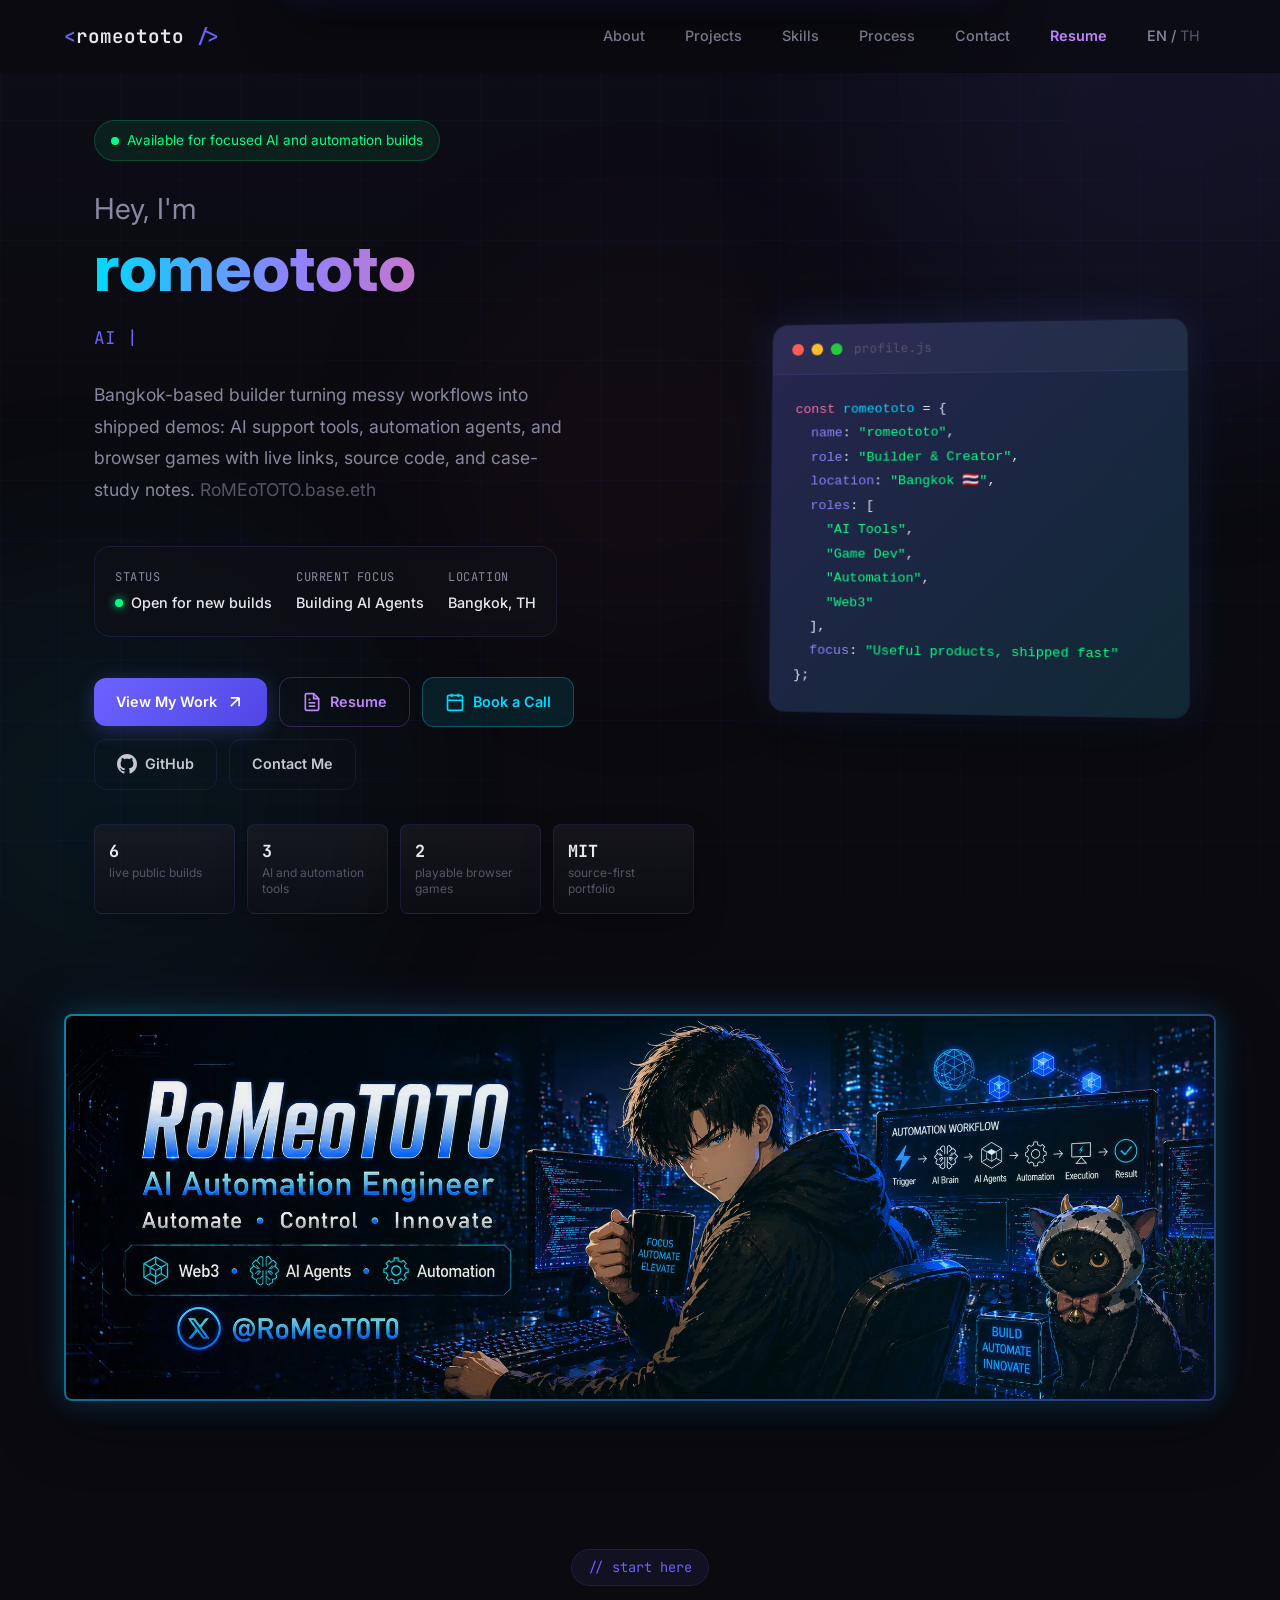
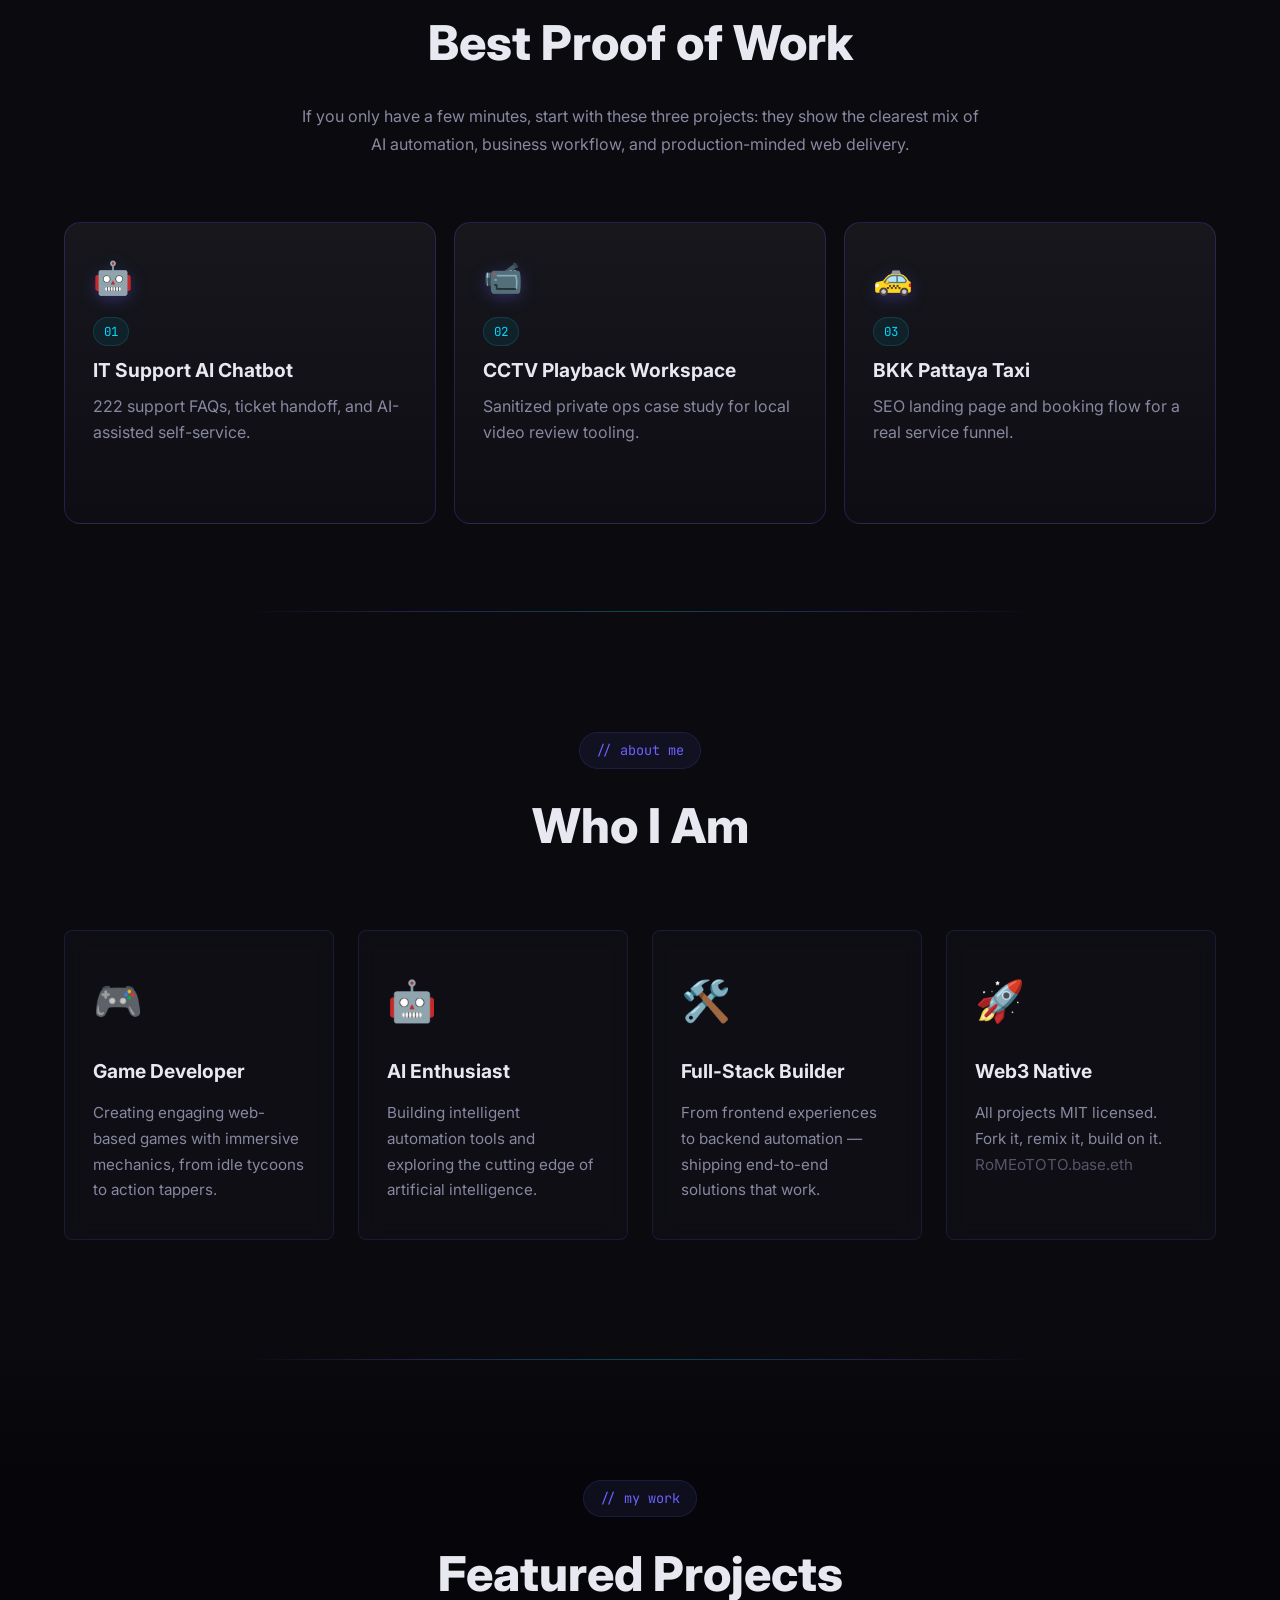
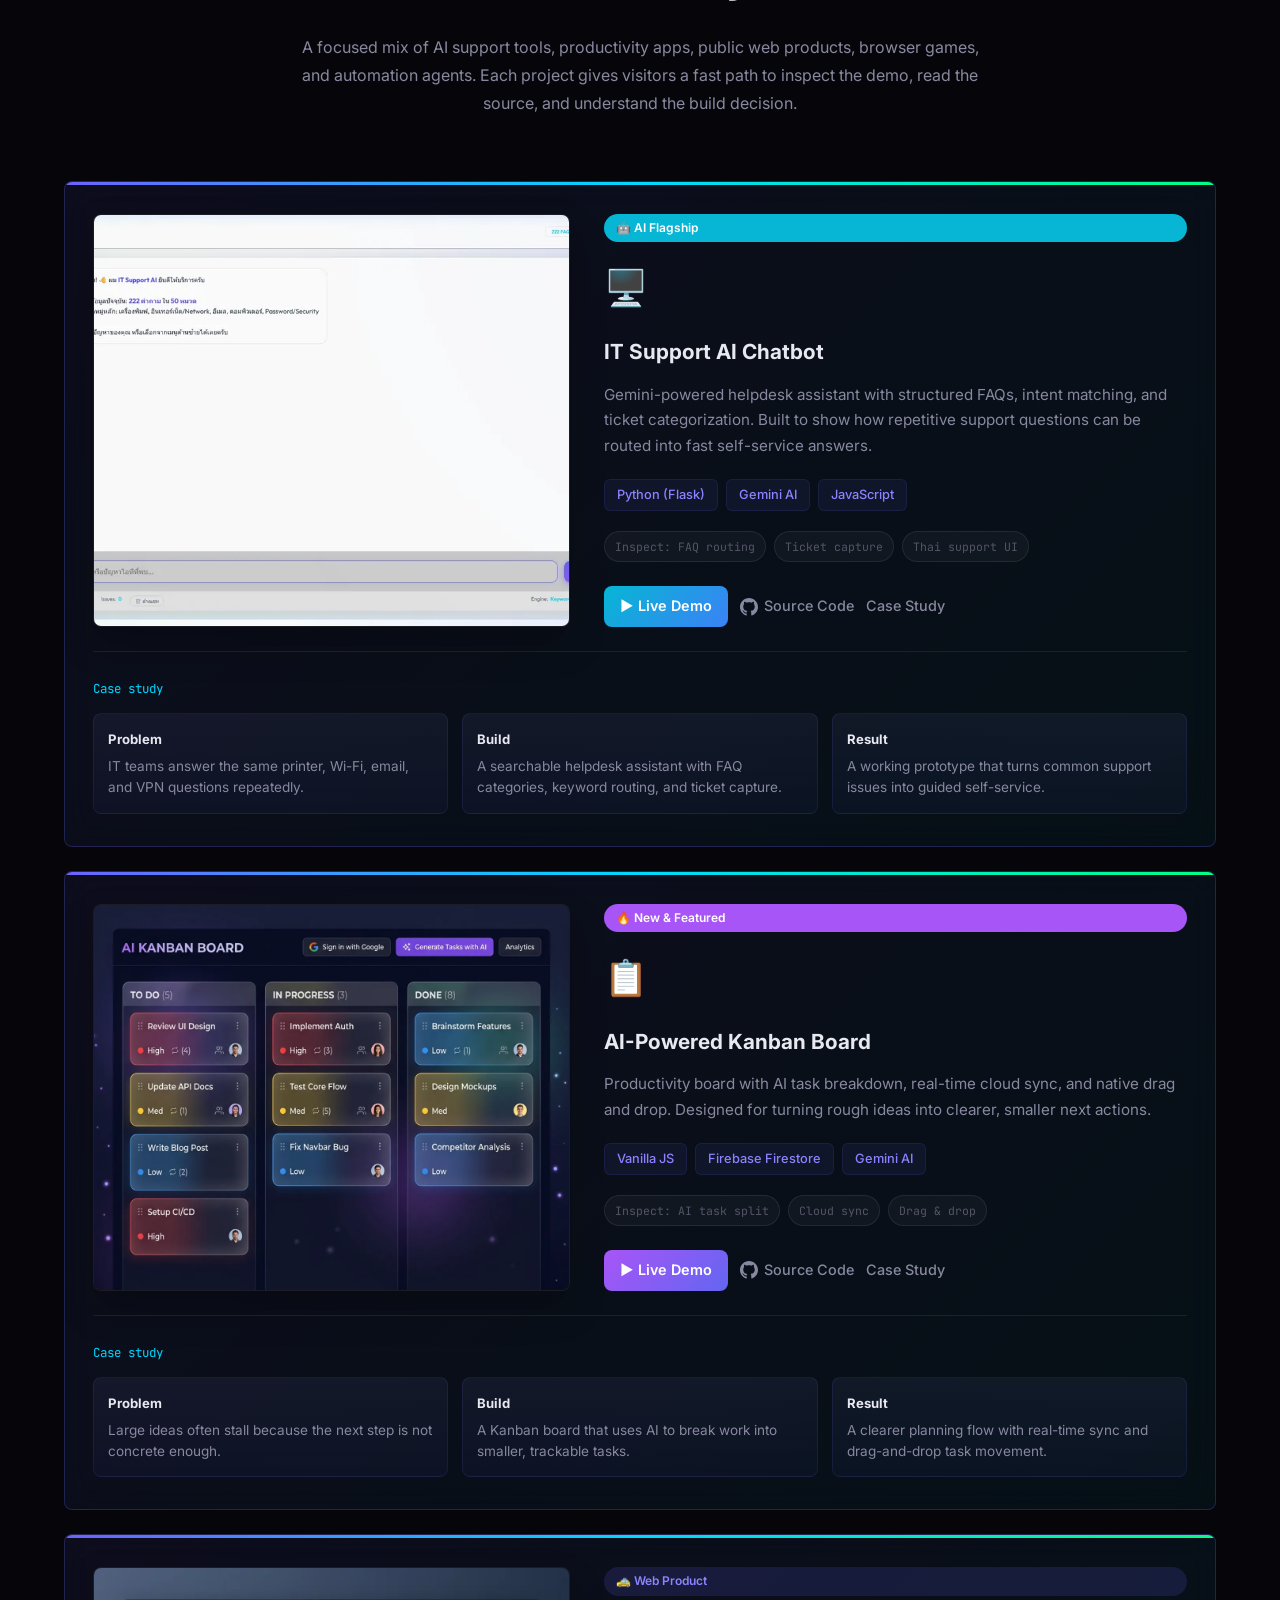
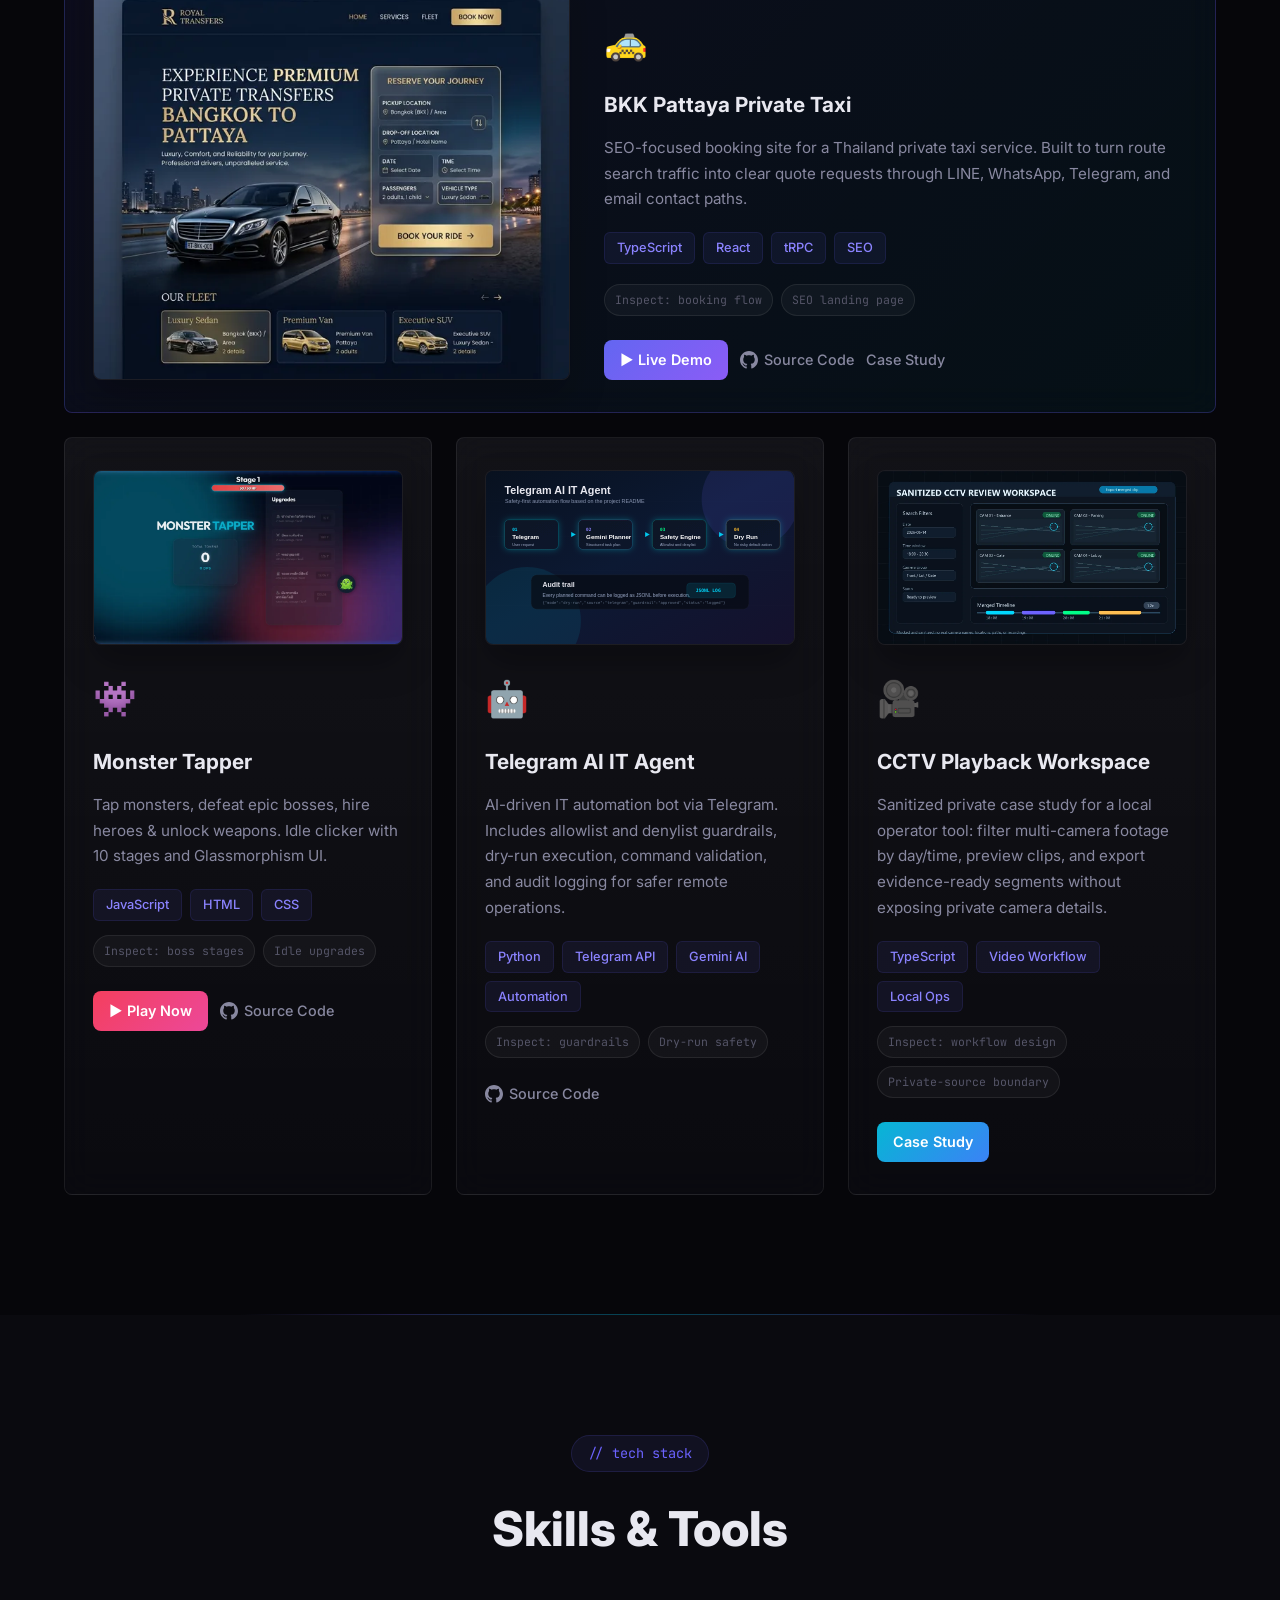
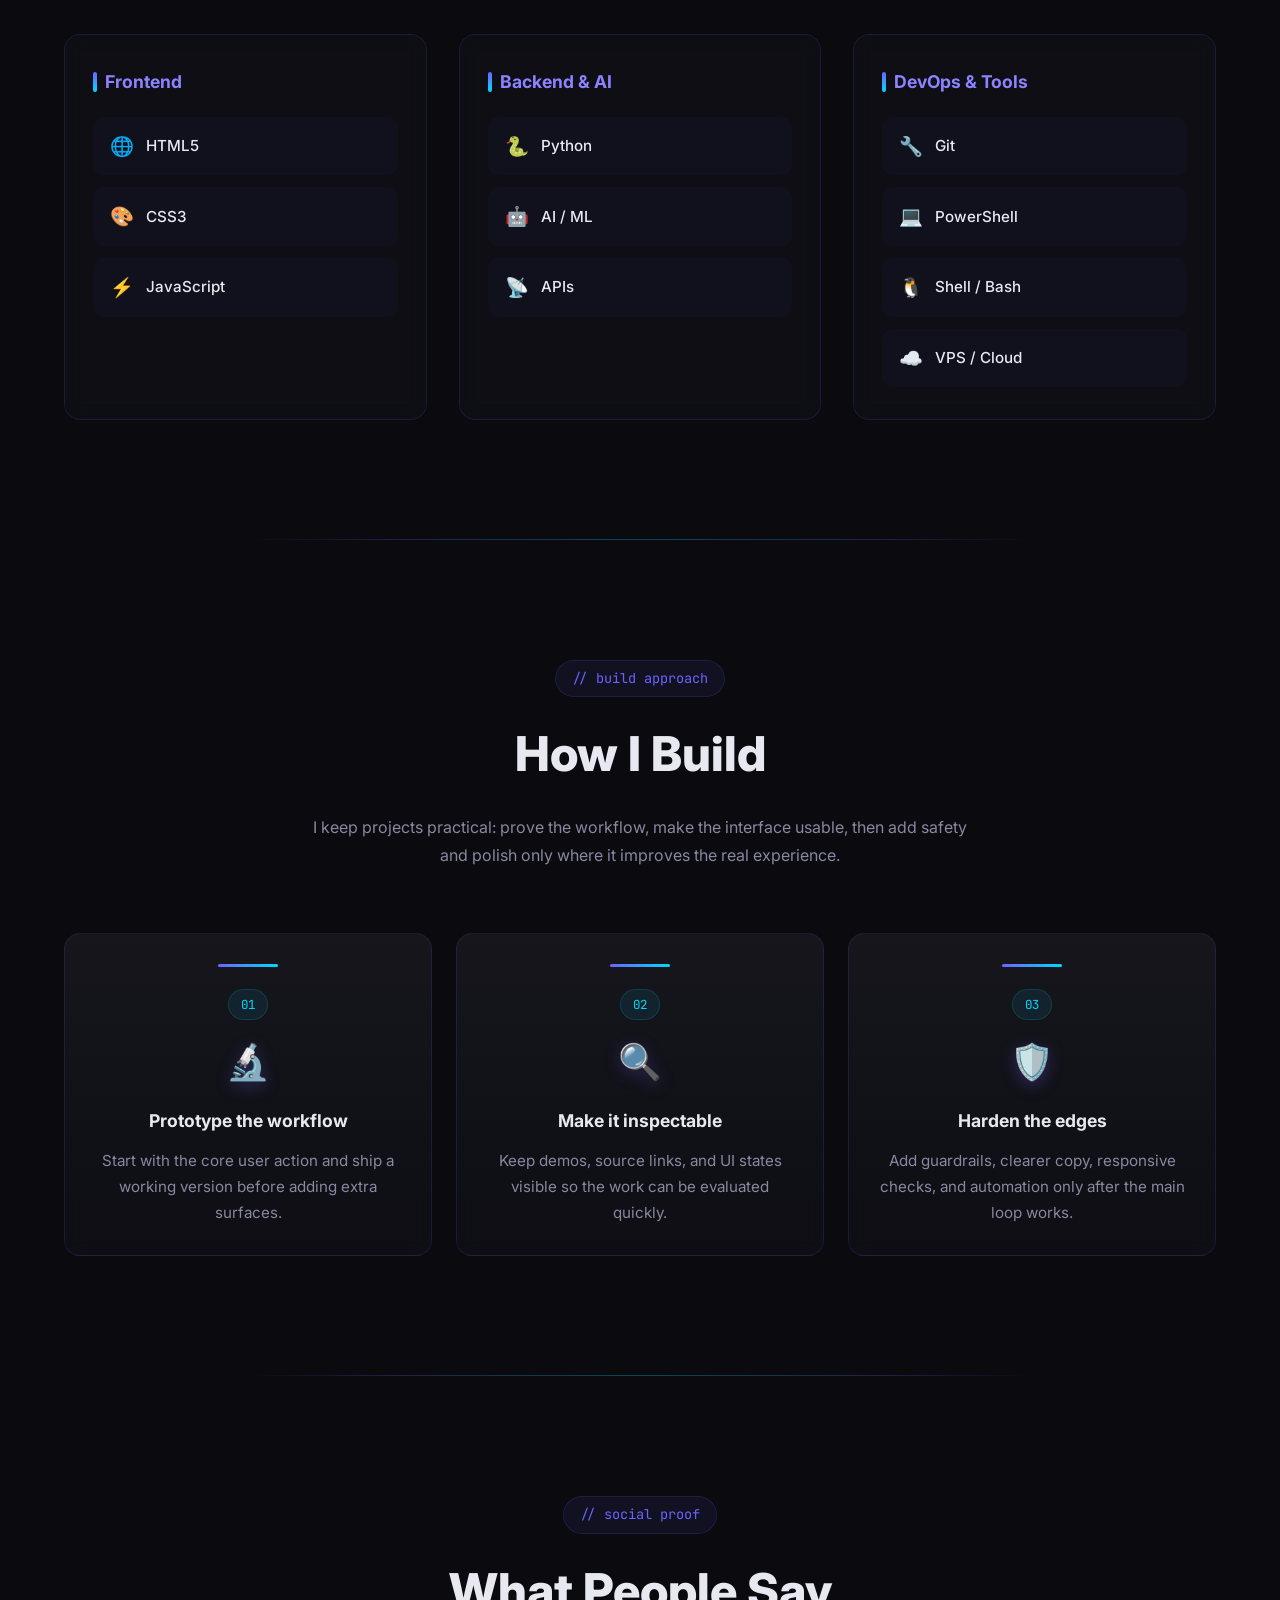
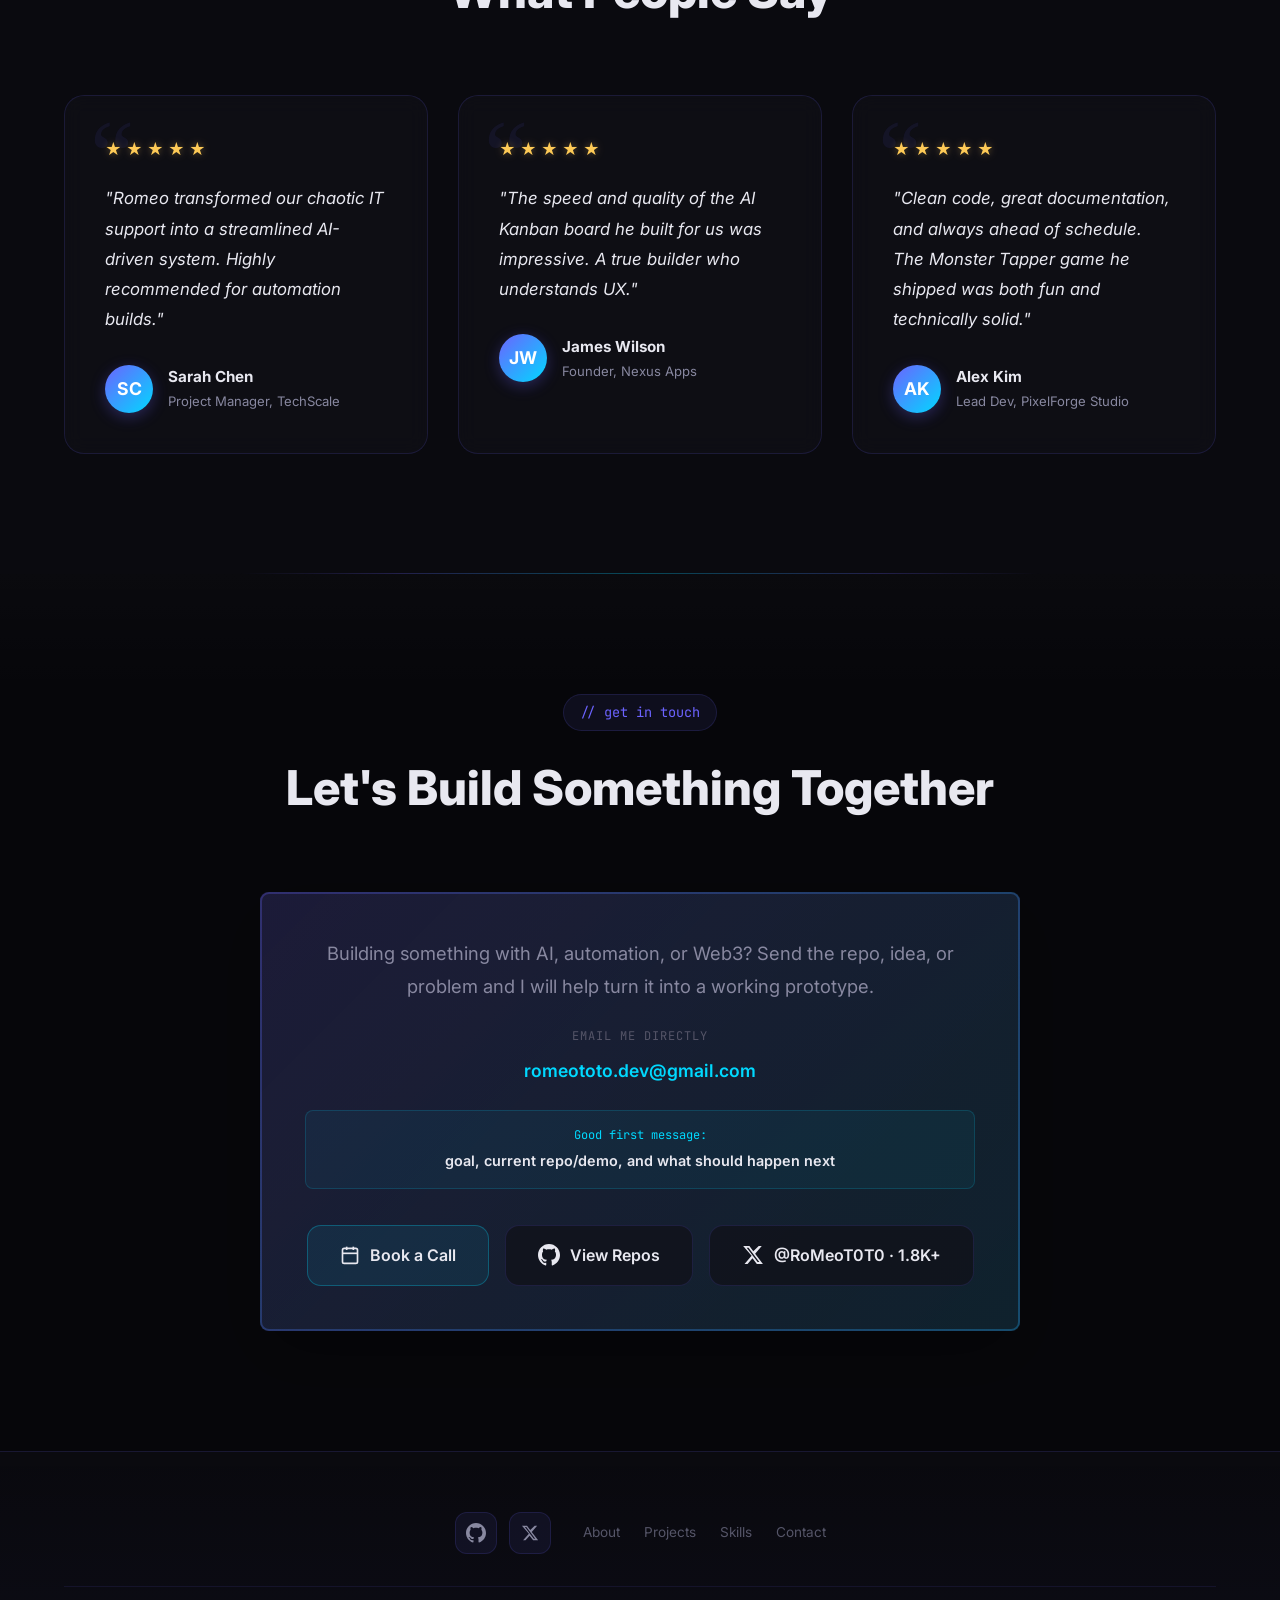
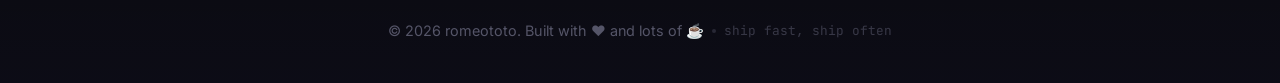
==== index.html @ 9423d633 "feat: round 3 — enriched proof cards, 3rd testimonial, contact glow border + email, scroll progress " ====
<!doctype html>
<html lang="en">
  <head>
    <meta charset="UTF-8" />
    <meta name="viewport" content="width=device-width, initial-scale=1.0" />
    <title>romeototo | AI Tools, Web Games, Automation</title>
    <meta
      name="description"
      content="Portfolio of romeototo, a Bangkok-based builder shipping AI tools, web games, and practical automation projects."
    />
    <meta name="theme-color" content="#0a0a0f" />
    <meta
      property="og:title"
      content="romeototo | AI Tools, Web Games, Automation"
    />
    <meta
      property="og:description"
      content="Explore AI tools, web games, and automation projects by romeototo."
    />
    <meta property="og:type" content="website" />
    <meta
      property="og:url"
      content="https://romeototo.github.io/portfolio-website/"
    />
    <meta
      property="og:image"
      content="https://romeototo.github.io/portfolio-website/assets/screenshots/preview.png"
    />
    <!-- Twitter Cards -->
    <meta name="twitter:card" content="summary_large_image" />
    <meta name="twitter:title" content="romeototo | AI Tools, Web Games, Automation" />
    <meta name="twitter:description" content="Portfolio of romeototo, a Bangkok-based builder shipping AI tools, web games, and practical automation projects." />
    <meta name="twitter:image" content="https://romeototo.github.io/portfolio-website/assets/screenshots/preview.png" />
    <!-- Favicon -->
    <link rel="icon" type="image/svg+xml" href="assets/favicon.svg" />
    <link rel="preconnect" href="https://fonts.googleapis.com" />
    <link rel="preconnect" href="https://fonts.gstatic.com" crossorigin />
    <link
      href="https://fonts.googleapis.com/css2?family=Inter:wght@300;400;500;600;700;800;900&family=JetBrains+Mono:wght@400;600&display=swap"
      rel="stylesheet"
    />
    <link rel="stylesheet" href="style.css" />
  </head>
  <body>
    <!-- Animated background -->
    <div class="bg-grid" aria-hidden="true"></div>
    <div class="bg-glow bg-glow-1" aria-hidden="true"></div>
    <div class="bg-glow bg-glow-2" aria-hidden="true"></div>
    <div class="bg-glow bg-glow-3" aria-hidden="true"></div>

    <!-- Floating particles -->
    <div id="particles" aria-hidden="true"></div>

    <!-- Navigation -->
    <nav class="navbar" id="navbar">
      <div class="nav-container">
        <a href="#" class="nav-logo">
          <span class="logo-bracket">&lt;</span>romeototo<span
            class="logo-bracket"
          >
            /&gt;</span
          >
        </a>
        <div class="nav-links" id="navLinks">
          <a href="#about" class="nav-link" data-th="เกี่ยวกับฉัน">About</a>
          <a href="#projects" class="nav-link" data-th="ผลงาน">Projects</a>
          <a href="#skills" class="nav-link" data-th="ทักษะ">Skills</a>
          <a href="#process" class="nav-link" data-th="กระบวนการ">Process</a>
          <a href="#contact" class="nav-link" data-th="ติดต่อ">Contact</a>
          <a
            href="https://romeototo.github.io/resume/"
            class="nav-link"
            target="_blank"
            rel="noopener noreferrer"
            data-th="เรซูเม่"
            >Resume</a
          >
          <a href="javascript:void(0);" class="nav-link lang-toggle" aria-label="Toggle language to Thai">EN / <span>TH</span></a>
        </div>
        <button
          class="nav-toggle"
          id="navToggle"
          aria-label="Toggle menu"
          aria-expanded="false"
          aria-controls="navLinks"
        >
          <span></span><span></span><span></span>
        </button>
      </div>
      <div class="scroll-progress"><div class="scroll-progress-bar" id="scrollProgress"></div></div>
    </nav>

    <!-- Hero Section -->
    <section class="hero" id="hero">
      <div class="hero-content">
        <div class="hero-badge" data-th="<span class='badge-dot'></span>รับพัฒนาระบบ AI และ Automation">
          <span class="badge-dot"></span>
          Available for focused AI and automation builds
        </div>
        <h1 class="hero-title">
          <span class="hero-greeting" data-th="สวัสดี ผมชื่อ">Hey, I'm</span>
          <span class="hero-name">romeototo</span>
        </h1>
        <div class="hero-roles">
          <span class="sr-only">Builder & Creator, AI Tools, Game Dev, Automation, Web3</span>
          <span class="role-text" id="typewriter" aria-hidden="true"></span>
          <span class="cursor" aria-hidden="true">|</span>
        </div>
        <p class="hero-description" data-th="นักพัฒนาจากกรุงเทพฯ ที่เปลี่ยน Workflow วุ่นวายให้กลายเป็น Demo ที่ใช้งานได้จริง: AI Support Tools, Automation Agents, และ Web Games <span class='muted-inline'>RoMEoTOTO.base.eth</span>">
          Bangkok-based builder turning messy workflows into shipped demos: AI
          support tools, automation agents, and browser games with live links,
          source code, and case-study notes.
          <span class="muted-inline">RoMEoTOTO.base.eth</span>
        </p>

        <!-- Status Dashboard -->
        <div class="status-dashboard">
          <div class="status-item">
            <span class="status-label" data-th="สถานะ">Status</span>
            <span class="status-value">
              <span class="status-indicator"></span>
              <span data-th="พร้อมรับงานใหม่">Open for new builds</span>
            </span>
          </div>
          <div class="status-item">
            <span class="status-label" data-th="โฟกัสปัจจุบัน">Current Focus</span>
            <span class="status-value" data-th="พัฒนาระบบ AI Agents">Building AI Agents</span>
          </div>
          <div class="status-item">
            <span class="status-label" data-th="ที่อยู่">Location</span>
            <span class="status-value" data-th="กรุงเทพฯ">Bangkok, TH</span>
          </div>
        </div>

        <div class="hero-cta">
          <div class="hero-cta-row">
            <a href="#projects" class="btn btn-primary" data-th="<span>ดูผลงานของผม</span><svg width='20' height='20' viewBox='0 0 24 24' fill='none' stroke='currentColor' stroke-width='2'><path d='M7 17L17 7M17 7H7M17 7v10'></path></svg>">
              <span>View My Work</span>
              <svg width="20" height="20" viewBox="0 0 24 24" fill="none" stroke="currentColor" stroke-width="2">
                <path d="M7 17L17 7M17 7H7M17 7v10" />
              </svg>
            </a>
            <a
              href="https://romeototo.github.io/resume/"
              target="_blank"
              rel="noopener noreferrer"
              class="btn btn-resume"
              data-th="<svg width='20' height='20' viewBox='0 0 24 24' fill='none' stroke='currentColor' stroke-width='2'><path d='M14 2H6a2 2 0 0 0-2 2v16a2 2 0 0 0 2 2h12a2 2 0 0 0 2-2V8z'></path><polyline points='14 2 14 8 20 8'></polyline><line x1='16' y1='13' x2='8' y2='13'></line><line x1='16' y1='17' x2='8' y2='17'></line><polyline points='10 9 9 9 8 9'></polyline></svg><span>เรซูเม่</span>"
            >
              <svg width="20" height="20" viewBox="0 0 24 24" fill="none" stroke="currentColor" stroke-width="2">
                <path d="M14 2H6a2 2 0 0 0-2 2v16a2 2 0 0 0 2 2h12a2 2 0 0 0 2-2V8z"></path>
                <polyline points="14 2 14 8 20 8"></polyline>
                <line x1="16" y1="13" x2="8" y2="13"></line>
                <line x1="16" y1="17" x2="8" y2="17"></line>
                <polyline points="10 9 9 9 8 9"></polyline>
              </svg>
              <span>Resume</span>
            </a>
            <a
              href="https://calendly.com/romeototo"
              target="_blank"
              rel="noopener noreferrer"
              class="btn btn-secondary"
              data-th="<svg width='20' height='20' viewBox='0 0 24 24' fill='none' stroke='currentColor' stroke-width='2'><rect x='3' y='4' width='18' height='18' rx='2' ry='2'></rect><line x1='16' y1='2' x2='16' y2='6'></line><line x1='8' y1='2' x2='8' y2='6'></line><line x1='3' y1='10' x2='21' y2='10'></line></svg><span>นัดคุยงาน</span>"
            >
              <svg width="20" height="20" viewBox="0 0 24 24" fill="none" stroke="currentColor" stroke-width="2">
                <rect x="3" y="4" width="18" height="18" rx="2" ry="2"></rect>
                <line x1="16" y1="2" x2="16" y2="6"></line>
                <line x1="8" y1="2" x2="8" y2="6"></line>
                <line x1="3" y1="10" x2="21" y2="10"></line>
              </svg>
              <span>Book a Call</span>
            </a>
          </div>
          <div class="hero-cta-row hero-cta-secondary">
            <a
              href="https://github.com/romeototo"
              target="_blank"
              rel="noopener noreferrer"
              class="btn btn-ghost btn-icon"
              aria-label="Open romeototo on GitHub"
            >
              <svg width="20" height="20" viewBox="0 0 24 24" fill="currentColor">
                <path d="M12 0c-6.626 0-12 5.373-12 12 0 5.302 3.438 9.8 8.207 11.387.599.111.793-.261.793-.577v-2.234c-3.338.726-4.033-1.416-4.033-1.416-.546-1.387-1.333-1.756-1.333-1.756-1.089-.745.083-.729.083-.729 1.205.084 1.839 1.237 1.839 1.237 1.07 1.834 2.807 1.304 3.492.997.107-.775.418-1.305.762-1.604-2.665-.305-5.467-1.334-5.467-5.931 0-1.311.469-2.381 1.236-3.221-.124-.303-.535-1.524.117-3.176 0 0 1.008-.322 3.301 1.23.957-.266 1.983-.399 3.003-.404 1.02.005 2.047.138 3.006.404 2.291-1.552 3.297-1.23 3.297-1.23.653 1.653.242 2.874.118 3.176.77.84 1.235 1.911 1.235 3.221 0 4.609-2.807 5.624-5.479 5.921.43.372.823 1.102.823 2.222v3.293c0 .319.192.694.801.576 4.765-1.589 8.199-6.086 8.199-11.386 0-6.627-5.373-12-12-12z" />
              </svg>
              <span>GitHub</span>
            </a>
            <a
              href="#contact"
              class="btn btn-ghost"
              data-th="<span>ติดต่อฉัน</span>"
            >
              <span>Contact Me</span>
            </a>
          </div>
        </div>
        <div class="proof-strip" aria-label="Portfolio summary">
          <div class="proof-item">
            <strong>6</strong>
            <span>live public builds</span>
          </div>
          <div class="proof-item">
            <strong>3</strong>
            <span>AI and automation tools</span>
          </div>
          <div class="proof-item">
            <strong>2</strong>
            <span>playable browser games</span>
          </div>
          <div class="proof-item">
            <strong>MIT</strong>
            <span>source-first portfolio</span>
          </div>
        </div>
      </div>
      <div class="hero-visual">
        <div class="code-window">
          <div class="code-header">
            <div class="code-dots">
              <span class="dot dot-red"></span>
              <span class="dot dot-yellow"></span>
              <span class="dot dot-green"></span>
            </div>
            <span class="code-title">profile.js</span>
          </div>
          <div class="code-body">
            <pre><code><span class="code-keyword">const</span> <span class="code-var">romeototo</span> = {
  <span class="code-key">name</span>: <span class="code-string">"romeototo"</span>,
  <span class="code-key">role</span>: <span class="code-string">"Builder & Creator"</span>,
  <span class="code-key">location</span>: <span class="code-string">"Bangkok 🇹🇭"</span>,
  <span class="code-key">roles</span>: [
    <span class="code-string">"AI Tools"</span>,
    <span class="code-string">"Game Dev"</span>,
    <span class="code-string">"Automation"</span>,
    <span class="code-string">"Web3"</span>
  ],
  <span class="code-key">focus</span>: <span class="code-string">"Useful products, shipped fast"</span>
};</code></pre>
          </div>
        </div>
      </div>
    </section>

    <!-- Banner Section -->
    <section class="banner-section">
      <div class="container">
        <div class="banner-wrapper">
          <picture>
            <source srcset="assets/banner.webp" type="image/webp" />
            <img
              src="assets/banner.png"
              alt="RoMeoTOTO AI Automation Engineer banner"
              class="profile-banner"
              loading="eager"
              width="2172"
              height="724"
            />
          </picture>
        </div>
      </div>
    </section>

    <!-- Start Here Section -->
    <section class="section section-compact" id="start">
      <div class="container">
        <div class="section-header">
          <span class="section-tag">// start here</span>
          <h2 class="section-title" data-th="ผลงานที่ดีที่สุด">Best Proof of Work</h2>
          <p class="section-intro" data-th="ถ้าคุณมีเวลาแค่ไม่กี่นาที แนะนำให้เริ่มจาก 3 โปรเจกต์นี้ครับ: เป็นผลงานที่ผสมผสานระหว่าง AI, ระบบ Automation และการพัฒนา Web ที่นำไปใช้ได้จริง">
            If you only have a few minutes, start with these three projects:
            they show the clearest mix of AI automation, business workflow, and
            production-minded web delivery.
          </p>
        </div>
        <div class="start-grid">
          <a class="start-card" href="case-studies/it-support-chatbot/">
            <div class="start-card-icon">🤖</div>
            <span>01</span>
            <strong>IT Support AI Chatbot</strong>
            <p>
              222 support FAQs, ticket handoff, and AI-assisted self-service.
            </p>
            <div class="start-card-arrow">→</div>
          </a>
          <a class="start-card" href="case-studies/cctv-playback-workspace/">
            <div class="start-card-icon">📹</div>
            <span>02</span>
            <strong>CCTV Playback Workspace</strong>
            <p>
              Sanitized private ops case study for local video review tooling.
            </p>
            <div class="start-card-arrow">→</div>
          </a>
          <a class="start-card" href="case-studies/bkk-pattaya-taxi/">
            <div class="start-card-icon">🚕</div>
            <span>03</span>
            <strong>BKK Pattaya Taxi</strong>
            <p>SEO landing page and booking flow for a real service funnel.</p>
            <div class="start-card-arrow">→</div>
          </a>
        </div>
      </div>
    </section>

    <!-- About Section -->
    <section class="section" id="about">
      <div class="container">
        <div class="section-header">
          <span class="section-tag">// about me</span>
          <h2 class="section-title" data-th="เกี่ยวกับตัวผม">Who I Am</h2>
        </div>
        <div class="about-grid">
          <div class="about-card">
            <div class="about-icon">🎮</div>
            <h3>Game Developer</h3>
            <p>
              Creating engaging web-based games with immersive mechanics, from
              idle tycoons to action tappers.
            </p>
          </div>
          <div class="about-card">
            <div class="about-icon">🤖</div>
            <h3>AI Enthusiast</h3>
            <p>
              Building intelligent automation tools and exploring the cutting
              edge of artificial intelligence.
            </p>
          </div>
          <div class="about-card">
            <div class="about-icon">🛠️</div>
            <h3>Full-Stack Builder</h3>
            <p>
              From frontend experiences to backend automation — shipping
              end-to-end solutions that work.
            </p>
          </div>
          <div class="about-card">
            <div class="about-icon">🚀</div>
            <h3>Web3 Native</h3>
            <p>
              All projects MIT licensed. Fork it, remix it, build on it.
              <span class="muted-inline">RoMEoTOTO.base.eth</span>
            </p>
          </div>
        </div>
      </div>
    </section>

    <!-- Projects Section -->
    <section class="section section-dark" id="projects">
      <div class="container">
        <div class="section-header">
          <span class="section-tag">// my work</span>
          <h2 class="section-title" data-th="โปรเจกต์เด่น">Featured Projects</h2>
          <p class="section-intro" data-th="รวบรวมผลงานทั้ง AI Support, Web Apps, เกมบราวเซอร์ และ Automation Agents ที่เน้นโชว์ Demo โค้ด และวิธีการแก้ปัญหา">
            A focused mix of AI support tools, productivity apps, public web
            products, browser games, and automation agents. Each project gives
            visitors a fast path to inspect the demo, read the source, and
            understand the build decision.
          </p>
        </div>
        <div class="projects-grid">
          <div class="project-card project-featured">
            <div class="project-media">
              <img
                src="assets/projects/it-support-chatbot.webp"
                alt="IT Support AI Chatbot interface preview"
                loading="lazy"
                width="1200"
                height="600"
              />
            </div>
            <div class="project-badge badge-cyan">🤖 AI Flagship</div>
            <div class="project-icon">🖥️</div>
            <h3 class="project-name">IT Support AI Chatbot</h3>
            <p class="project-desc">
              Gemini-powered helpdesk assistant with structured FAQs, intent
              matching, and ticket categorization. Built to show how repetitive
              support questions can be routed into fast self-service answers.
            </p>
            <div class="project-tech">
              <span class="tech-tag">Python (Flask)</span>
              <span class="tech-tag">Gemini AI</span>
              <span class="tech-tag">JavaScript</span>
            </div>
            <div class="project-proof">
              <span>Inspect: FAQ routing</span>
              <span>Ticket capture</span>
              <span>Thai support UI</span>
            </div>
            <div class="project-links">
              <a
                href="https://romeototo.github.io/it-support-chatbot/"
                target="_blank"
                rel="noopener noreferrer"
                class="project-link project-link-primary link-cyan"
              >
                ▶ Live Demo
              </a>
              <a
                href="https://github.com/romeototo/it-support-chatbot"
                target="_blank"
                rel="noopener noreferrer"
                class="project-link"
              >
                <svg
                  width="18"
                  height="18"
                  viewBox="0 0 24 24"
                  fill="currentColor"
                >
                  <path
                    d="M12 0c-6.626 0-12 5.373-12 12 0 5.302 3.438 9.8 8.207 11.387.599.111.793-.261.793-.577v-2.234c-3.338.726-4.033-1.416-4.033-1.416-.546-1.387-1.333-1.756-1.333-1.756-1.089-.745.083-.729.083-.729 1.205.084 1.839 1.237 1.839 1.237 1.07 1.834 2.807 1.304 3.492.997.107-.775.418-1.305.762-1.604-2.665-.305-5.467-1.334-5.467-5.931 0-1.311.469-2.381 1.236-3.221-.124-.303-.535-1.524.117-3.176 0 0 1.008-.322 3.301 1.23.957-.266 1.983-.399 3.003-.404 1.02.005 2.047.138 3.006.404 2.291-1.552 3.297-1.23 3.297-1.23.653 1.653.242 2.874.118 3.176.77.84 1.235 1.911 1.235 3.221 0 4.609-2.807 5.624-5.479 5.921.43.372.823 1.102.823 2.222v3.293c0 .319.192.694.801.576 4.765-1.589 8.199-6.086 8.199-11.386 0-6.627-5.373-12-12-12z"
                  />
                </svg>
                Source Code
              </a>
              <a href="case-studies/it-support-chatbot/" class="project-link">
                Case Study
              </a>
            </div>
            <div class="case-study">
              <span class="case-study-label">Case study</span>
              <dl>
                <div>
                  <dt>Problem</dt>
                  <dd>
                    IT teams answer the same printer, Wi-Fi, email, and VPN
                    questions repeatedly.
                  </dd>
                </div>
                <div>
                  <dt>Build</dt>
                  <dd>
                    A searchable helpdesk assistant with FAQ categories, keyword
                    routing, and ticket capture.
                  </dd>
                </div>
                <div>
                  <dt>Result</dt>
                  <dd>
                    A working prototype that turns common support issues into
                    guided self-service.
                  </dd>
                </div>
              </dl>
            </div>
          </div>

          <div class="project-card project-featured">
            <div class="project-media project-media-square">
              <img
                src="assets/projects/ai-kanban-board.webp"
                alt="AI Kanban Board project preview"
                loading="lazy"
                width="1200"
                height="1200"
              />
            </div>
            <div class="project-badge badge-purple">🔥 New & Featured</div>
            <div class="project-icon">📋</div>
            <h3 class="project-name">AI-Powered Kanban Board</h3>
            <p class="project-desc">
              Productivity board with AI task breakdown, real-time cloud sync,
              and native drag and drop. Designed for turning rough ideas into
              clearer, smaller next actions.
            </p>
            <div class="project-tech">
              <span class="tech-tag">Vanilla JS</span>
              <span class="tech-tag">Firebase Firestore</span>
              <span class="tech-tag">Gemini AI</span>
            </div>
            <div class="project-proof">
              <span>Inspect: AI task split</span>
              <span>Cloud sync</span>
              <span>Drag & drop</span>
            </div>
            <div class="project-links">
              <a
                href="https://romeototo.github.io/ai-kanban-board/"
                target="_blank"
                rel="noopener noreferrer"
                class="project-link project-link-primary link-purple"
              >
                ▶ Live Demo
              </a>
              <a
                href="https://github.com/romeototo/ai-kanban-board"
                target="_blank"
                rel="noopener noreferrer"
                class="project-link"
              >
                <svg
                  width="18"
                  height="18"
                  viewBox="0 0 24 24"
                  fill="currentColor"
                >
                  <path
                    d="M12 0c-6.626 0-12 5.373-12 12 0 5.302 3.438 9.8 8.207 11.387.599.111.793-.261.793-.577v-2.234c-3.338.726-4.033-1.416-4.033-1.416-.546-1.387-1.333-1.756-1.333-1.756-1.089-.745.083-.729.083-.729 1.205.084 1.839 1.237 1.839 1.237 1.07 1.834 2.807 1.304 3.492.997.107-.775.418-1.305.762-1.604-2.665-.305-5.467-1.334-5.467-5.931 0-1.311.469-2.381 1.236-3.221-.124-.303-.535-1.524.117-3.176 0 0 1.008-.322 3.301 1.23.957-.266 1.983-.399 3.003-.404 1.02.005 2.047.138 3.006.404 2.291-1.552 3.297-1.23 3.297-1.23.653 1.653.242 2.874.118 3.176.77.84 1.235 1.911 1.235 3.221 0 4.609-2.807 5.624-5.479 5.921.43.372.823 1.102.823 2.222v3.293c0 .319.192.694.801.576 4.765-1.589 8.199-6.086 8.199-11.386 0-6.627-5.373-12-12-12z"
                  />
                </svg>
                Source Code
              </a>
              <a href="case-studies/ai-kanban-board/" class="project-link">
                Case Study
              </a>
            </div>
            <div class="case-study">
              <span class="case-study-label">Case study</span>
              <dl>
                <div>
                  <dt>Problem</dt>
                  <dd>
                    Large ideas often stall because the next step is not
                    concrete enough.
                  </dd>
                </div>
                <div>
                  <dt>Build</dt>
                  <dd>
                    A Kanban board that uses AI to break work into smaller,
                    trackable tasks.
                  </dd>
                </div>
                <div>
                  <dt>Result</dt>
                  <dd>
                    A clearer planning flow with real-time sync and
                    drag-and-drop task movement.
                  </dd>
                </div>
              </dl>
            </div>
          </div>

          <div class="project-card project-featured">
            <div class="project-media">
              <img
                src="assets/projects/bkk-pattaya-taxi.webp"
                alt="BKK Pattaya Taxi landing page preview"
                loading="lazy"
                width="1024"
                height="1024"
              />
            </div>
            <div class="project-badge">🚕 Web Product</div>
            <div class="project-icon">🚕</div>
            <h3 class="project-name">BKK Pattaya Private Taxi</h3>
            <p class="project-desc">
              SEO-focused booking site for a Thailand private taxi service.
              Built to turn route search traffic into clear quote requests
              through LINE, WhatsApp, Telegram, and email contact paths.
            </p>
            <div class="project-tech">
              <span class="tech-tag">TypeScript</span>
              <span class="tech-tag">React</span>
              <span class="tech-tag">tRPC</span>
              <span class="tech-tag">SEO</span>
            </div>
            <div class="project-proof">
              <span>Inspect: booking flow</span>
              <span>SEO landing page</span>
            </div>
            <div class="project-links">
              <a
                href="https://romeototo.github.io/bkk-pattaya-taxi/"
                target="_blank"
                rel="noopener noreferrer"
                class="project-link project-link-primary link-indigo"
              >
                ▶ Live Demo
              </a>
              <a
                href="https://github.com/romeototo/bkk-pattaya-taxi"
                target="_blank"
                rel="noopener noreferrer"
                class="project-link"
              >
                <svg
                  width="18"
                  height="18"
                  viewBox="0 0 24 24"
                  fill="currentColor"
                >
                  <path
                    d="M12 0c-6.626 0-12 5.373-12 12 0 5.302 3.438 9.8 8.207 11.387.599.111.793-.261.793-.577v-2.234c-3.338.726-4.033-1.416-4.033-1.416-.546-1.387-1.333-1.756-1.333-1.756-1.089-.745.083-.729.083-.729 1.205.084 1.839 1.237 1.839 1.237 1.07 1.834 2.807 1.304 3.492.997.107-.775.418-1.305.762-1.604-2.665-.305-5.467-1.334-5.467-5.931 0-1.311.469-2.381 1.236-3.221-.124-.303-.535-1.524.117-3.176 0 0 1.008-.322 3.301 1.23.957-.266 1.983-.399 3.003-.404 1.02.005 2.047.138 3.006.404 2.291-1.552 3.297-1.23 3.297-1.23.653 1.653.242 2.874.118 3.176.77.84 1.235 1.911 1.235 3.221 0 4.609-2.807 5.624-5.479 5.921.43.372.823 1.102.823 2.222v3.293c0 .319.192.694.801.576 4.765-1.589 8.199-6.086 8.199-11.386 0-6.627-5.373-12-12-12z"
                  />
                </svg>
                Source Code
              </a>
              <a href="case-studies/bkk-pattaya-taxi/" class="project-link">
                Case Study
              </a>
            </div>
          </div>

          <div class="project-card">
            <div class="project-media">
              <img
                src="assets/projects/monster-tapper.webp"
                alt="Monster Tapper gameplay screenshot"
                loading="lazy"
                width="1200"
                height="591"
              />
            </div>
            <div class="project-icon">👾</div>
            <h3 class="project-name">Monster Tapper</h3>
            <p class="project-desc">
              Tap monsters, defeat epic bosses, hire heroes &amp; unlock
              weapons. Idle clicker with 10 stages and Glassmorphism UI.
            </p>
            <div class="project-tech">
              <span class="tech-tag">JavaScript</span>
              <span class="tech-tag">HTML</span>
              <span class="tech-tag">CSS</span>
            </div>
            <div class="project-proof">
              <span>Inspect: boss stages</span>
              <span>Idle upgrades</span>
            </div>
            <div class="project-links">
              <a
                href="https://romeototo.github.io/monster-tapper/"
                target="_blank"
                rel="noopener noreferrer"
                class="project-link project-link-primary link-pink"
              >
                ▶ Play Now
              </a>
              <a
                href="https://github.com/romeototo/monster-tapper"
                target="_blank"
                rel="noopener noreferrer"
                class="project-link"
              >
                <svg
                  width="18"
                  height="18"
                  viewBox="0 0 24 24"
                  fill="currentColor"
                >
                  <path
                    d="M12 0c-6.626 0-12 5.373-12 12 0 5.302 3.438 9.8 8.207 11.387.599.111.793-.261.793-.577v-2.234c-3.338.726-4.033-1.416-4.033-1.416-.546-1.387-1.333-1.756-1.333-1.756-1.089-.745.083-.729.083-.729 1.205.084 1.839 1.237 1.839 1.237 1.07 1.834 2.807 1.304 3.492.997.107-.775.418-1.305.762-1.604-2.665-.305-5.467-1.334-5.467-5.931 0-1.311.469-2.381 1.236-3.221-.124-.303-.535-1.524.117-3.176 0 0 1.008-.322 3.301 1.23.957-.266 1.983-.399 3.003-.404 1.02.005 2.047.138 3.006.404 2.291-1.552 3.297-1.23 3.297-1.23.653 1.653.242 2.874.118 3.176.77.84 1.235 1.911 1.235 3.221 0 4.609-2.807 5.624-5.479 5.921.43.372.823 1.102.823 2.222v3.293c0 .319.192.694.801.576 4.765-1.589 8.199-6.086 8.199-11.386 0-6.627-5.373-12-12-12z"
                  />
                </svg>
                Source Code
              </a>
            </div>
          </div>

          <div class="project-card">
            <div class="project-media">
              <img
                src="assets/projects/telegram-agent-architecture.svg"
                alt="Telegram AI IT Agent architecture preview"
                loading="lazy"
                width="1200"
                height="675"
              />
            </div>
            <div class="project-icon">🤖</div>
            <h3 class="project-name">Telegram AI IT Agent</h3>
            <p class="project-desc">
              AI-driven IT automation bot via Telegram. Includes allowlist and
              denylist guardrails, dry-run execution, command validation, and
              audit logging for safer remote operations.
            </p>
            <div class="project-tech">
              <span class="tech-tag">Python</span>
              <span class="tech-tag">Telegram API</span>
              <span class="tech-tag">Gemini AI</span>
              <span class="tech-tag">Automation</span>
            </div>
            <div class="project-proof">
              <span>Inspect: guardrails</span>
              <span>Dry-run safety</span>
            </div>
            <div class="project-links">
              <a
                href="https://github.com/romeototo/telegram-ai-it-automation-agent"
                target="_blank"
                rel="noopener noreferrer"
                class="project-link"
              >
                <svg
                  width="18"
                  height="18"
                  viewBox="0 0 24 24"
                  fill="currentColor"
                >
                  <path
                    d="M12 0c-6.626 0-12 5.373-12 12 0 5.302 3.438 9.8 8.207 11.387.599.111.793-.261.793-.577v-2.234c-3.338.726-4.033-1.416-4.033-1.416-.546-1.387-1.333-1.756-1.333-1.756-1.089-.745.083-.729.083-.729 1.205.084 1.839 1.237 1.839 1.237 1.07 1.834 2.807 1.304 3.492.997.107-.775.418-1.305.762-1.604-2.665-.305-5.467-1.334-5.467-5.931 0-1.311.469-2.381 1.236-3.221-.124-.303-.535-1.524.117-3.176 0 0 1.008-.322 3.301 1.23.957-.266 1.983-.399 3.003-.404 1.02.005 2.047.138 3.006.404 2.291-1.552 3.297-1.23 3.297-1.23.653 1.653.242 2.874.118 3.176.77.84 1.235 1.911 1.235 3.221 0 4.609-2.807 5.624-5.479 5.921.43.372.823 1.102.823 2.222v3.293c0 .319.192.694.801.576 4.765-1.589 8.199-6.086 8.199-11.386 0-6.627-5.373-12-12-12z"
                  />
                </svg>
                Source Code
              </a>
            </div>
          </div>

          <div class="project-card">
            <div class="project-media">
              <img
                src="assets/projects/cctv-workspace-mock.webp"
                alt="Sanitized CCTV Playback Workspace mock interface"
                loading="lazy"
                width="1200"
                height="675"
              />
            </div>
            <div class="project-icon">🎥</div>
            <h3 class="project-name">CCTV Playback Workspace</h3>
            <p class="project-desc">
              Sanitized private case study for a local operator tool: filter
              multi-camera footage by day/time, preview clips, and export
              evidence-ready segments without exposing private camera details.
            </p>
            <div class="project-tech">
              <span class="tech-tag">TypeScript</span>
              <span class="tech-tag">Video Workflow</span>
              <span class="tech-tag">Local Ops</span>
            </div>
            <div class="project-proof">
              <span>Inspect: workflow design</span>
              <span>Private-source boundary</span>
            </div>
            <div class="project-links">
              <a
                href="case-studies/cctv-playback-workspace/"
                class="project-link project-link-primary link-cyan"
              >
                Case Study
              </a>
            </div>
          </div>
        </div>
      </div>
    </section>

    <!-- Skills Section -->
    <section class="section" id="skills">
      <div class="container">
        <div class="section-header">
          <span class="section-tag">// tech stack</span>
          <h2 class="section-title" data-th="ทักษะและเครื่องมือ">Skills & Tools</h2>
        </div>
        <div class="skills-grid">
          <div class="skill-category">
            <h3 class="skill-cat-title">Frontend</h3>
            <div class="skill-items">
              <div class="skill-item">
                <span class="skill-icon">🌐</span> HTML5
              </div>
              <div class="skill-item">
                <span class="skill-icon">🎨</span> CSS3
              </div>
              <div class="skill-item">
                <span class="skill-icon">⚡</span> JavaScript
              </div>
            </div>
          </div>
          <div class="skill-category">
            <h3 class="skill-cat-title">Backend & AI</h3>
            <div class="skill-items">
              <div class="skill-item">
                <span class="skill-icon">🐍</span> Python
              </div>
              <div class="skill-item">
                <span class="skill-icon">🤖</span> AI / ML
              </div>
              <div class="skill-item">
                <span class="skill-icon">📡</span> APIs
              </div>
            </div>
          </div>
          <div class="skill-category">
            <h3 class="skill-cat-title">DevOps & Tools</h3>
            <div class="skill-items">
              <div class="skill-item">
                <span class="skill-icon">🔧</span> Git
              </div>
              <div class="skill-item">
                <span class="skill-icon">💻</span> PowerShell
              </div>
              <div class="skill-item">
                <span class="skill-icon">🐧</span> Shell / Bash
              </div>
              <div class="skill-item">
                <span class="skill-icon">☁️</span> VPS / Cloud
              </div>
            </div>
          </div>
        </div>
      </div>
    </section>

    <!-- Process Section -->
    <section class="section" id="process">
      <div class="container">
        <div class="section-header">
          <span class="section-tag">// build approach</span>
          <h2 class="section-title" data-th="แนวทางการทำงาน">How I Build</h2>
          <p class="section-intro" data-th="ผมเน้นทำโปรเจกต์ที่ใช้งานได้จริง: พิสูจน์แนวคิด ทำหน้าตาให้ใช้งานง่าย แล้วค่อยเติมระบบอื่นๆ เฉพาะจุดที่เพิ่มประสบการณ์การใช้งานให้ดีขึ้นจริงๆ">
            I keep projects practical: prove the workflow, make the interface
            usable, then add safety and polish only where it improves the real
            experience.
          </p>
        </div>
        <div class="process-grid">
          <div class="process-card">
            <span class="process-step">01</span>
            <div class="process-icon">🔬</div>
            <h3>Prototype the workflow</h3>
            <p>
              Start with the core user action and ship a working version before
              adding extra surfaces.
            </p>
          </div>
          <div class="process-card">
            <span class="process-step">02</span>
            <div class="process-icon">🔍</div>
            <h3>Make it inspectable</h3>
            <p>
              Keep demos, source links, and UI states visible so the work can be
              evaluated quickly.
            </p>
          </div>
          <div class="process-card">
            <span class="process-step">03</span>
            <div class="process-icon">🛡️</div>
            <h3>Harden the edges</h3>
            <p>
              Add guardrails, clearer copy, responsive checks, and automation
              only after the main loop works.
            </p>
          </div>
        </div>
      </div>
    </section>

    <!-- Testimonials Section -->
    <section class="section" id="testimonials">
      <div class="container">
        <div class="section-header">
          <span class="section-tag">// social proof</span>
          <h2 class="section-title" data-th="เสียงจากผู้ใช้งาน">What People Say</h2>
        </div>
        <div class="testimonials-grid">
          <div class="testimonial-card">
            <div class="testimonial-stars">
              <span>★</span><span>★</span><span>★</span><span>★</span><span>★</span>
            </div>
            <div class="testimonial-content">
              "Romeo transformed our chaotic IT support into a streamlined AI-driven system. Highly recommended for automation builds."
            </div>
            <div class="testimonial-author">
              <div class="author-avatar">SC</div>
              <div class="author-info">
                <div class="author-name">Sarah Chen</div>
                <div class="author-role">Project Manager, TechScale</div>
              </div>
            </div>
          </div>
          <div class="testimonial-card">
            <div class="testimonial-stars">
              <span>★</span><span>★</span><span>★</span><span>★</span><span>★</span>
            </div>
            <div class="testimonial-content">
              "The speed and quality of the AI Kanban board he built for us was impressive. A true builder who understands UX."
            </div>
            <div class="testimonial-author">
              <div class="author-avatar">JW</div>
              <div class="author-info">
                <div class="author-name">James Wilson</div>
                <div class="author-role">Founder, Nexus Apps</div>
              </div>
            </div>
          </div>
          <div class="testimonial-card">
            <div class="testimonial-stars">
              <span>★</span><span>★</span><span>★</span><span>★</span><span>★</span>
            </div>
            <div class="testimonial-content">
              "Clean code, great documentation, and always ahead of schedule. The Monster Tapper game he shipped was both fun and technically solid."
            </div>
            <div class="testimonial-author">
              <div class="author-avatar">AK</div>
              <div class="author-info">
                <div class="author-name">Alex Kim</div>
                <div class="author-role">Lead Dev, PixelForge Studio</div>
              </div>
            </div>
          </div>
        </div>
      </div>
    </section>

    <!-- Contact Section -->
    <section class="section section-dark" id="contact">
      <div class="container">
        <div class="section-header">
          <span class="section-tag">// get in touch</span>
          <h2 class="section-title">Let's Build Something Together</h2>
        </div>
        <div class="contact-content contact-glow">
          <p class="contact-text">
            Building something with AI, automation, or Web3? Send the repo,
            idea, or problem and I will help turn it into a working prototype.
          </p>
          <div class="contact-email">
            <span class="contact-email-label">Email me directly</span>
            <a href="mailto:romeototo.dev@gmail.com" class="contact-email-link" id="contactEmail">romeototo.dev@gmail.com</a>
          </div>
          <div class="contact-brief">
            <span>Good first message:</span>
            <strong>goal, current repo/demo, and what should happen next</strong>
          </div>
          <div class="contact-links">
            <a
              href="https://calendly.com/romeototo"
              target="_blank"
              rel="noopener noreferrer"
              class="contact-btn contact-btn-primary"
            >
              <svg width="20" height="20" viewBox="0 0 24 24" fill="none" stroke="currentColor" stroke-width="2">
                <rect x="3" y="4" width="18" height="18" rx="2" ry="2"></rect>
                <line x1="16" y1="2" x2="16" y2="6"></line>
                <line x1="8" y1="2" x2="8" y2="6"></line>
                <line x1="3" y1="10" x2="21" y2="10"></line>
              </svg>
              Book a Call
            </a>
            <a
              href="https://github.com/romeototo?tab=repositories"
              target="_blank"
              rel="noopener noreferrer"
              class="contact-btn"
            >
              <svg width="22" height="22" viewBox="0 0 24 24" fill="currentColor">
                <path d="M12 0c-6.626 0-12 5.373-12 12 0 5.302 3.438 9.8 8.207 11.387.599.111.793-.261.793-.577v-2.234c-3.338.726-4.033-1.416-4.033-1.416-.546-1.387-1.333-1.756-1.333-1.756-1.089-.745.083-.729.083-.729 1.205.084 1.839 1.237 1.839 1.237 1.07 1.834 2.807 1.304 3.492.997.107-.775.418-1.305.762-1.604-2.665-.305-5.467-1.334-5.467-5.931 0-1.311.469-2.381 1.236-3.221-.124-.303-.535-1.524.117-3.176 0 0 1.008-.322 3.301 1.23.957-.266 1.983-.399 3.003-.404 1.02.005 2.047.138 3.006.404 2.291-1.552 3.297-1.23 3.297-1.23.653 1.653.242 2.874.118 3.176.77.84 1.235 1.911 1.235 3.221 0 4.609-2.807 5.624-5.479 5.921.43.372.823 1.102.823 2.222v3.293c0 .319.192.694.801.576 4.765-1.589 8.199-6.086 8.199-11.386 0-6.627-5.373-12-12-12z" />
              </svg>
              View Repos
            </a>
            <a
              href="https://x.com/RoMeoT0T0"
              target="_blank"
              rel="noopener noreferrer"
              class="contact-btn"
            >
              <svg width="22" height="22" viewBox="0 0 24 24" fill="currentColor">
                <path d="M18.244 2.25h3.308l-7.227 8.26 8.502 11.24H16.17l-4.714-6.231-5.401 6.231H2.748l7.73-8.835L1.254 2.25H8.08l4.253 5.622zm-1.161 17.52h1.833L7.084 4.126H5.117z" />
              </svg>
              @RoMeoT0T0 · 1.8K+
            </a>
          </div>
        </div>
      </div>
    </section>

    <!-- Footer -->
    <footer class="footer">
      <div class="footer-content">
        <div class="footer-grid">
          <div class="footer-social">
            <a href="https://github.com/romeototo" target="_blank" rel="noopener noreferrer" aria-label="GitHub">
              <svg width="20" height="20" viewBox="0 0 24 24" fill="currentColor">
                <path d="M12 0c-6.626 0-12 5.373-12 12 0 5.302 3.438 9.8 8.207 11.387.599.111.793-.261.793-.577v-2.234c-3.338.726-4.033-1.416-4.033-1.416-.546-1.387-1.333-1.756-1.333-1.756-1.089-.745.083-.729.083-.729 1.205.084 1.839 1.237 1.839 1.237 1.07 1.834 2.807 1.304 3.492.997.107-.775.418-1.305.762-1.604-2.665-.305-5.467-1.334-5.467-5.931 0-1.311.469-2.381 1.236-3.221-.124-.303-.535-1.524.117-3.176 0 0 1.008-.322 3.301 1.23.957-.266 1.983-.399 3.003-.404 1.02.005 2.047.138 3.006.404 2.291-1.552 3.297-1.23 3.297-1.23.653 1.653.242 2.874.118 3.176.77.84 1.235 1.911 1.235 3.221 0 4.609-2.807 5.624-5.479 5.921.43.372.823 1.102.823 2.222v3.293c0 .319.192.694.801.576 4.765-1.589 8.199-6.086 8.199-11.386 0-6.627-5.373-12-12-12z" />
              </svg>
            </a>
            <a href="https://x.com/RoMeoT0T0" target="_blank" rel="noopener noreferrer" aria-label="X (Twitter)">
              <svg width="18" height="18" viewBox="0 0 24 24" fill="currentColor">
                <path d="M18.244 2.25h3.308l-7.227 8.26 8.502 11.24H16.17l-4.714-6.231-5.401 6.231H2.748l7.73-8.835L1.254 2.25H8.08l4.253 5.622zm-1.161 17.52h1.833L7.084 4.126H5.117z" />
              </svg>
            </a>
          </div>
          <div class="footer-nav">
            <a href="#about">About</a>
            <a href="#projects">Projects</a>
            <a href="#skills">Skills</a>
            <a href="#contact">Contact</a>
          </div>
        </div>
        <div class="footer-bottom">
          <p>&copy; 2026 romeototo. Built with ❤️ and lots of ☕</p>
          <span class="footer-divider"></span>
          <span class="footer-tagline">ship fast, ship often</span>
        </div>
      </div>
    </footer>

    <!-- Back to Top Button -->
    <button id="backToTop" class="back-to-top" aria-label="Scroll back to top">
      <svg width="24" height="24" viewBox="0 0 24 24" fill="none" stroke="currentColor" stroke-width="2" stroke-linecap="round" stroke-linejoin="round">
        <polyline points="18 15 12 9 6 15"></polyline>
      </svg>
    </button>

    <!-- Terminal Easter Egg -->
    <div id="terminal-container">
      <div class="terminal-header">
        <div class="code-dots">
          <span
            class="dot dot-red"
            role="button"
            tabindex="0"
            aria-label="Close terminal"
            title="Close Terminal"
          ></span>
          <span class="dot dot-yellow"></span>
          <span class="dot dot-green"></span>
        </div>
        <span class="code-title"
          >visitor@romeototo: ~ (Press '`' to toggle)</span
        >
      </div>
      <div class="terminal-body" id="terminal-body">
        <div class="term-line">
          <span class="term-prompt">visitor@romeo:~$</span> Welcome to the dev
          terminal! Type 'help' to see available commands.
        </div>
      </div>
      <div class="terminal-input-line">
        <span class="term-prompt">visitor@romeo:~$</span>
        <input
          type="text"
          id="terminal-input"
          aria-label="Terminal command"
          autocomplete="off"
          spellcheck="false"
        />
      </div>
    </div>

    <script src="script.js" defer></script>
  </body>
</html>
---- style.css ----
/* ======================================
   romeototo Portfolio — Design System
   ====================================== */

/* CSS Reset & Variables */
*,
*::before,
*::after {
  margin: 0;
  padding: 0;
  box-sizing: border-box;
}

:root {
  /* Colors */
  --bg-primary: #0a0a0f;
  --bg-secondary: #111118;
  --bg-card: rgba(17, 17, 24, 0.7);
  --bg-card-hover: rgba(25, 25, 40, 0.8);

  --accent: #6c63ff;
  --accent-glow: rgba(108, 99, 255, 0.3);
  --accent-light: #8b83ff;
  --accent-dark: #5046e5;

  --cyan: #00d9ff;
  --green: #00ff88;
  --pink: #ff6b9d;
  --orange: #ff9f43;
  --yellow: #feca57;

  --text-primary: #e8e8f0;
  --text-secondary: #8888a0;
  --text-muted: #555568;

  --border: rgba(108, 99, 255, 0.15);
  --border-hover: rgba(108, 99, 255, 0.4);

  /* Typography */
  --font-main: "Inter", -apple-system, BlinkMacSystemFont, sans-serif;
  --font-mono: "JetBrains Mono", "Fira Code", monospace;

  /* Spacing */
  --section-padding: 120px 0;
  --container-width: 1200px;

  /* Effects */
  --glass: rgba(17, 17, 24, 0.6);
  --glass-border: rgba(108, 99, 255, 0.12);
  --shadow-lg: 0 25px 60px rgba(0, 0, 0, 0.5);
  --shadow-glow: 0 0 40px rgba(108, 99, 255, 0.15);

  --transition: 0.3s cubic-bezier(0.4, 0, 0.2, 1);
  --transition-slow: 0.6s cubic-bezier(0.4, 0, 0.2, 1);
}

html {
  scroll-behavior: smooth;
  scroll-padding-top: 80px;
}

body {
  font-family: var(--font-main);
  background:
    linear-gradient(180deg, rgba(108, 99, 255, 0.035), transparent 420px),
    var(--bg-primary);
  color: var(--text-primary);
  overflow-x: hidden;
  line-height: 1.7;
  -webkit-font-smoothing: antialiased;
}

/* ======================================
   Background Effects
   ====================================== */

.bg-grid {
  position: fixed;
  inset: 0;
  background-image:
    linear-gradient(rgba(108, 99, 255, 0.03) 1px, transparent 1px),
    linear-gradient(90deg, rgba(108, 99, 255, 0.03) 1px, transparent 1px);
  background-size: 60px 60px;
  z-index: 0;
  pointer-events: none;
}

.bg-glow {
  position: fixed;
  display: block;
  border-radius: 50%;
  filter: blur(120px);
  opacity: 0.4;
  pointer-events: none;
  z-index: 0;
}

.bg-glow-1 {
  width: 600px;
  height: 600px;
  background: var(--accent);
  top: -200px;
  right: -200px;
  opacity: 0.08;
  animation: float-glow 15s ease-in-out infinite;
}

.bg-glow-2 {
  width: 500px;
  height: 500px;
  background: var(--cyan);
  bottom: -150px;
  left: -150px;
  opacity: 0.06;
  animation: float-glow 20s ease-in-out infinite reverse;
}

.bg-glow-3 {
  width: 400px;
  height: 400px;
  background: var(--pink);
  top: 50%;
  left: 50%;
  transform: translate(-50%, -50%);
  opacity: 0.04;
  animation: float-glow 12s ease-in-out infinite;
}

@keyframes float-glow {
  0%,
  100% {
    transform: translate(0, 0) scale(1);
  }
  33% {
    transform: translate(30px, -30px) scale(1.1);
  }
  66% {
    transform: translate(-20px, 20px) scale(0.9);
  }
}

/* Particles */
#particles {
  position: fixed;
  inset: 0;
  z-index: 0;
  pointer-events: none;
}

.particle {
  position: absolute;
  width: 3px;
  height: 3px;
  background: var(--accent);
  border-radius: 50%;
  opacity: 0;
  animation: particle-float linear infinite;
}

@keyframes particle-float {
  0% {
    opacity: 0;
    transform: translateY(100vh) scale(0);
  }
  10% {
    opacity: 0.6;
  }
  90% {
    opacity: 0.6;
  }
  100% {
    opacity: 0;
    transform: translateY(-10vh) scale(1);
  }
}

/* ======================================
   Container
   ====================================== */

.container {
  max-width: var(--container-width);
  margin: 0 auto;
  padding: 0 24px;
}

/* ======================================
   Navigation
   ====================================== */

.navbar {
  position: fixed;
  top: 0;
  left: 0;
  right: 0;
  z-index: 1000;
  padding: 16px 0;
  transition: var(--transition);
  backdrop-filter: blur(20px);
  -webkit-backdrop-filter: blur(20px);
  background: rgba(10, 10, 15, 0.72);
  border-bottom: 1px solid transparent;
}

.navbar.scrolled {
  padding: 10px 0;
  border-bottom-color: var(--glass-border);
  box-shadow: 0 4px 30px rgba(0, 0, 0, 0.3);
}

.nav-container {
  max-width: var(--container-width);
  margin: 0 auto;
  padding: 0 24px;
  display: flex;
  align-items: center;
  justify-content: space-between;
}

.nav-logo {
  font-family: var(--font-mono);
  font-size: 1.2rem;
  font-weight: 600;
  color: var(--text-primary);
  text-decoration: none;
  transition: var(--transition);
}

.nav-logo:hover {
  color: var(--accent);
}

.logo-bracket {
  color: var(--accent);
}

.nav-links {
  display: flex;
  gap: 8px;
}

.nav-link {
  color: var(--text-secondary);
  text-decoration: none;
  padding: 8px 16px;
  border-radius: 8px;
  font-size: 0.9rem;
  font-weight: 500;
  transition: var(--transition);
}

.nav-link:hover {
  color: var(--text-primary);
  background: rgba(108, 99, 255, 0.1);
}

.nav-link.active {
  color: var(--text-primary);
  background: rgba(108, 99, 255, 0.12);
}

.nav-links .nav-link[target="_blank"] {
  color: #c084fc;
  font-weight: 600;
}

.nav-toggle {
  display: none;
  flex-direction: column;
  gap: 5px;
  background: none;
  border: none;
  cursor: pointer;
  padding: 4px;
}

.nav-toggle span {
  width: 24px;
  height: 2px;
  background: var(--text-primary);
  border-radius: 2px;
  transition: var(--transition);
}

/* ======================================
   Hero Section
   ====================================== */

.hero {
  min-height: 100vh;
  display: flex;
  align-items: center;
  justify-content: center;
  padding: 120px 24px 80px;
  position: relative;
  z-index: 1;
  gap: 72px;
  max-width: var(--container-width);
  margin: 0 auto;
}

.hero-content {
  flex: 1;
  max-width: 600px;
}

.hero-badge {
  display: inline-flex;
  align-items: center;
  gap: 8px;
  padding: 8px 16px;
  background: rgba(0, 255, 136, 0.08);
  border: 1px solid rgba(0, 255, 136, 0.2);
  border-radius: 100px;
  font-size: 0.85rem;
  color: var(--green);
  margin-bottom: 32px;
  animation: fadeInUp 0.8s ease-out;
}

.badge-dot {
  width: 8px;
  height: 8px;
  background: var(--green);
  border-radius: 50%;
  animation: pulse-dot 2s ease-in-out infinite;
}

@keyframes pulse-dot {
  0%,
  100% {
    opacity: 1;
    transform: scale(1);
  }
  50% {
    opacity: 0.5;
    transform: scale(0.8);
  }
}

.hero-title {
  font-size: clamp(2.5rem, 6vw, 4rem);
  font-weight: 800;
  line-height: 1.1;
  margin-bottom: 20px;
  animation: fadeInUp 0.8s ease-out 0.1s both;
}

.hero-greeting {
  display: block;
  font-size: 0.45em;
  font-weight: 400;
  color: var(--text-secondary);
  margin-bottom: 8px;
}

.hero-name {
  background: linear-gradient(
    135deg,
    var(--accent) 0%,
    var(--cyan) 50%,
    var(--accent-light) 100%
  );
  -webkit-background-clip: text;
  -webkit-text-fill-color: transparent;
  background-clip: text;
}

.hero-roles {
  font-family: var(--font-mono);
  font-size: 1.1rem;
  color: var(--accent);
  margin-bottom: 24px;
  min-height: 32px;
  animation: fadeInUp 0.8s ease-out 0.2s both;
}

.cursor {
  animation: blink 1s step-end infinite;
  color: var(--accent);
}

@keyframes blink {
  50% {
    opacity: 0;
  }
}

.hero-description {
  font-size: 1.1rem;
  color: var(--text-secondary);
  line-height: 1.8;
  margin-bottom: 40px;
  max-width: 480px;
  animation: fadeInUp 0.8s ease-out 0.3s both;
}

.muted-inline {
  color: var(--text-muted);
}

.hero-cta {
  display: flex;
  flex-direction: column;
  gap: 12px;
  align-items: flex-start;
  animation: fadeInUp 0.8s ease-out 0.4s both;
}

.hero-cta-row {
  display: flex;
  gap: 12px;
  flex-wrap: wrap;
  align-items: center;
}

.hero-cta-secondary {
  opacity: 0.85;
}

.btn-icon {
  padding: 14px 20px;
}

.proof-strip {
  display: grid;
  grid-template-columns: repeat(4, minmax(0, 1fr));
  gap: 12px;
  margin-top: 34px;
  animation: fadeInUp 0.8s ease-out 0.5s both;
}

.proof-item {
  padding: 16px 14px;
  border: 1px solid rgba(108, 99, 255, 0.14);
  border-radius: 8px;
  background:
    linear-gradient(180deg, rgba(255, 255, 255, 0.035), transparent),
    rgba(17, 17, 24, 0.52);
  box-shadow: 0 14px 34px rgba(0, 0, 0, 0.18);
}

.proof-item strong {
  display: block;
  color: var(--text-primary);
  font-family: var(--font-mono);
  font-size: 1.05rem;
  line-height: 1.2;
}

.proof-item span {
  display: block;
  margin-top: 4px;
  color: var(--text-muted);
  font-size: 0.75rem;
  line-height: 1.35;
}

/* Buttons */
.btn {
  display: inline-flex;
  align-items: center;
  gap: 8px;
  padding: 12px 22px;
  border-radius: 12px;
  font-size: 0.9rem;
  font-weight: 600;
  text-decoration: none;
  transition: var(--transition);
  cursor: pointer;
  border: none;
  white-space: nowrap;
}

.btn-primary {
  background: linear-gradient(135deg, var(--accent), var(--accent-dark));
  color: white;
  box-shadow: 0 4px 20px var(--accent-glow);
}

.btn-primary:hover {
  transform: translateY(-2px);
  box-shadow: 0 8px 30px rgba(108, 99, 255, 0.4);
}

.btn-ghost {
  background: transparent;
  color: var(--text-primary);
  border: 1px solid var(--border);
}

.btn-ghost:hover {
  border-color: var(--accent);
  background: rgba(108, 99, 255, 0.08);
  transform: translateY(-2px);
}

.btn-resume {
  background: transparent;
  color: #c084fc;
  border: 1px solid rgba(168, 85, 247, 0.3);
}

.btn-resume:hover {
  border-color: #c084fc;
  background: rgba(168, 85, 247, 0.1);
  transform: translateY(-2px);
}

/* Hero Visual — Code Window */
.hero-visual {
  flex: 0 0 420px;
  animation: fadeInUp 1s ease-out 0.5s both;
}

.code-window {
  background: var(--bg-secondary);
  border: 1px solid var(--glass-border);
  border-radius: 16px;
  overflow: hidden;
  box-shadow:
    var(--shadow-lg),
    var(--shadow-glow),
    0 0 80px rgba(0, 217, 255, 0.06);
  transform: perspective(1000px) rotateY(-5deg) rotateX(2deg);
  transition: var(--transition-slow);
  position: relative;
}

.code-window::before {
  content: "";
  position: absolute;
  inset: -2px;
  border-radius: 18px;
  background: linear-gradient(
    135deg,
    rgba(108, 99, 255, 0.4),
    rgba(0, 217, 255, 0.2),
    rgba(108, 99, 255, 0.1),
    rgba(0, 217, 255, 0.4)
  );
  background-size: 300% 300%;
  animation: code-window-glow 6s ease infinite;
  z-index: -1;
  opacity: 0.6;
  transition: opacity 0.4s ease;
}

.code-window:hover::before {
  opacity: 1;
}

@keyframes code-window-glow {
  0% { background-position: 0% 50%; }
  50% { background-position: 100% 50%; }
  100% { background-position: 0% 50%; }
}

.code-window:hover {
  transform: perspective(1000px) rotateY(0deg) rotateX(0deg);
  box-shadow:
    var(--shadow-lg),
    0 0 80px rgba(108, 99, 255, 0.25),
    0 0 120px rgba(0, 217, 255, 0.1);
}

.code-header {
  display: flex;
  align-items: center;
  gap: 12px;
  padding: 14px 20px;
  background: rgba(255, 255, 255, 0.03);
  border-bottom: 1px solid var(--glass-border);
}

.code-dots {
  display: flex;
  gap: 8px;
}

.dot {
  width: 12px;
  height: 12px;
  border-radius: 50%;
}

.dot-red {
  background: #ff5f57;
}
.dot-yellow {
  background: #ffbd2e;
}
.dot-green {
  background: #28c840;
}

.code-title {
  font-family: var(--font-mono);
  font-size: 0.8rem;
  color: var(--text-muted);
}

.code-body {
  padding: 24px;
  font-family: var(--font-mono);
  font-size: 0.85rem;
  line-height: 1.8;
}

.code-body pre {
  white-space: pre-wrap;
}

.code-keyword {
  color: var(--pink);
}
.code-var {
  color: var(--cyan);
}
.code-key {
  color: var(--accent-light);
}
.code-string {
  color: var(--green);
}

/* ======================================
   Banner Section
   ====================================== */

.banner-section {
  padding: 20px 0 60px;
  position: relative;
  z-index: 1;
}

.banner-wrapper {
  position: relative;
  border-radius: 8px;
  overflow: hidden;
  /* Animated neon border */
  padding: 2px;
  background: linear-gradient(
    135deg,
    rgba(0, 217, 255, 0.6),
    rgba(108, 99, 255, 0.4),
    rgba(0, 217, 255, 0.2),
    rgba(108, 99, 255, 0.6)
  );
  background-size: 300% 300%;
  animation: banner-border-glow 4s ease infinite;
  box-shadow:
    0 0 30px rgba(0, 217, 255, 0.2),
    0 0 60px rgba(108, 99, 255, 0.1),
    0 20px 60px rgba(0, 0, 0, 0.5);
}

@keyframes banner-border-glow {
  0% {
    background-position: 0% 50%;
  }
  50% {
    background-position: 100% 50%;
  }
  100% {
    background-position: 0% 50%;
  }
}

.banner-wrapper::before {
  content: "";
  position: absolute;
  inset: 0;
  border-radius: 8px;
  background: linear-gradient(
    90deg,
    transparent 0%,
    rgba(0, 217, 255, 0.08) 40%,
    rgba(108, 99, 255, 0.08) 60%,
    transparent 100%
  );
  background-size: 200% 100%;
  animation: banner-shimmer 3s ease-in-out infinite;
  pointer-events: none;
  z-index: 2;
}

@keyframes banner-shimmer {
  0% {
    background-position: -200% 0;
  }
  100% {
    background-position: 200% 0;
  }
}


.scroll-progress {
  position: absolute;
  bottom: 0;
  left: 0;
  right: 0;
  height: 2px;
  background: transparent;
}

.scroll-progress-bar {
  height: 100%;
  width: 0%;
  background: linear-gradient(90deg, var(--accent), var(--cyan));
  transition: width 0.05s linear;
  border-radius: 0 2px 2px 0;
}

.profile-banner {
  display: block;
  width: 100%;
  height: auto;
  border-radius: 6px;
  transition:
    transform 0.4s ease,
    filter 0.4s ease;
  filter: brightness(0.95) saturate(1.1);
  position: relative;
  z-index: 1;
}

.banner-wrapper picture {
  display: block;
}

.banner-wrapper:hover .profile-banner {
  transform: scale(1.01);
  filter: brightness(1.05) saturate(1.2);
}

@media (max-width: 768px) {
  .banner-section {
    padding: 10px 0 40px;
  }
  .banner-wrapper {
    border-radius: 8px;
  }
  .profile-banner {
    border-radius: 6px;
  }
}

/* ======================================
   Sections
   ====================================== */

.section {
  padding: var(--section-padding);
  position: relative;
  z-index: 1;
}

.section::after {
  content: "";
  position: absolute;
  bottom: 0;
  left: 50%;
  transform: translateX(-50%);
  width: min(80%, 800px);
  height: 1px;
  background: linear-gradient(
    90deg,
    transparent,
    rgba(108, 99, 255, 0.25) 20%,
    rgba(0, 217, 255, 0.3) 50%,
    rgba(108, 99, 255, 0.25) 80%,
    transparent
  );
  pointer-events: none;
}

.section:last-of-type::after {
  display: none;
}

.section-compact {
  padding: 88px 0;
}

.section-dark {
  background:
    linear-gradient(180deg, rgba(255, 255, 255, 0.015), transparent 120px),
    rgba(0, 0, 0, 0.3);
}

.section-header {
  text-align: center;
  margin-bottom: 64px;
}

.section-tag {
  display: inline-block;
  font-family: var(--font-mono);
  font-size: 0.85rem;
  color: var(--accent);
  margin-bottom: 16px;
  padding: 6px 16px;
  background: rgba(108, 99, 255, 0.08);
  border-radius: 100px;
  border: 1px solid rgba(108, 99, 255, 0.15);
}

.section-title {
  font-size: clamp(2rem, 4vw, 3rem);
  font-weight: 800;
  letter-spacing: 0;
}

.section-intro {
  max-width: 680px;
  margin: 18px auto 0;
  color: var(--text-secondary);
  font-size: 1rem;
  line-height: 1.75;
}

/* ======================================
   Start Here Section
   ====================================== */

.start-grid {
  display: grid;
  grid-template-columns: repeat(3, minmax(0, 1fr));
  gap: 18px;
}

.start-card {
  display: flex;
  min-height: 220px;
  flex-direction: column;
  padding: 28px;
  border: 1px solid rgba(108, 99, 255, 0.22);
  border-radius: 16px;
  background:
    linear-gradient(180deg, rgba(255, 255, 255, 0.04), transparent),
    rgba(17, 17, 24, 0.58);
  color: var(--text-primary);
  text-decoration: none;
  transition: var(--transition);
  position: relative;
  overflow: hidden;
}

.start-card::before {
  content: "";
  position: absolute;
  top: 0;
  left: 0;
  right: 0;
  height: 3px;
  background: linear-gradient(90deg, var(--accent), var(--cyan));
  opacity: 0;
  transition: opacity 0.3s ease;
}

.start-card:hover {
  transform: translateY(-6px);
  border-color: rgba(0, 217, 255, 0.45);
  box-shadow:
    var(--shadow-glow),
    0 20px 50px rgba(0, 0, 0, 0.28);
}

.start-card:hover::before {
  opacity: 1;
}

.start-card-icon {
  font-size: 2rem;
  margin-bottom: 12px;
  filter: drop-shadow(0 4px 8px rgba(108, 99, 255, 0.3));
}

.start-card span {
  color: var(--cyan);
  font-family: var(--font-mono);
  font-size: 0.78rem;
  padding: 3px 10px;
  border-radius: 100px;
  background: rgba(0, 217, 255, 0.08);
  border: 1px solid rgba(0, 217, 255, 0.15);
  display: inline-block;
  width: fit-content;
  margin-bottom: 12px;
}

.start-card strong {
  color: var(--text-primary);
  font-size: 1.2rem;
  line-height: 1.3;
}

.start-card p {
  margin-top: 10px;
  color: var(--text-secondary);
  line-height: 1.65;
  flex-grow: 1;
}

.start-card-arrow {
  margin-top: 16px;
  color: var(--cyan);
  font-size: 1.2rem;
  opacity: 0;
  transform: translateX(-8px);
  transition: all 0.3s ease;
}

.start-card:hover .start-card-arrow {
  opacity: 1;
  transform: translateX(0);
}

/* ======================================
   About Section
   ====================================== */

.about-grid {
  display: grid;
  grid-template-columns: repeat(auto-fit, minmax(260px, 1fr));
  gap: 24px;
}

.about-card {
  background: var(--bg-card);
  border: 1px solid var(--border);
  border-radius: 8px;
  padding: 36px 28px;
  transition: var(--transition);
  backdrop-filter: blur(10px);
}

.about-card:hover {
  background: var(--bg-card-hover);
  border-color: var(--border-hover);
  transform: translateY(-8px);
  box-shadow: var(--shadow-glow);
}

.about-icon {
  font-size: 2.5rem;
  margin-bottom: 20px;
}

.about-card h3 {
  font-size: 1.2rem;
  font-weight: 700;
  margin-bottom: 12px;
  color: var(--text-primary);
}

.about-card p {
  color: var(--text-secondary);
  font-size: 0.95rem;
  line-height: 1.7;
}

/* ======================================
   Projects Section
   ====================================== */

.projects-grid {
  display: grid;
  grid-template-columns: repeat(auto-fit, minmax(300px, 1fr));
  gap: 24px;
}

.project-card {
  background:
    linear-gradient(180deg, rgba(255, 255, 255, 0.035), transparent),
    rgba(17, 17, 24, 0.44);
  border: 1px solid rgba(255, 255, 255, 0.07);
  border-radius: 8px;
  padding: 32px 28px;
  transition:
    transform 0.3s cubic-bezier(0.4, 0, 0.2, 1),
    background 0.3s ease,
    border-color 0.3s ease,
    box-shadow 0.3s ease;
  position: relative;
  overflow: hidden;
  backdrop-filter: blur(16px);
  -webkit-backdrop-filter: blur(16px);
}

.project-media {
  aspect-ratio: 16 / 9;
  width: 100%;
  margin-bottom: 24px;
  overflow: hidden;
  border: 1px solid rgba(255, 255, 255, 0.08);
  border-radius: 8px;
  background: rgba(10, 10, 15, 0.75);
  box-shadow:
    inset 0 0 0 1px rgba(108, 99, 255, 0.06),
    0 18px 36px rgba(0, 0, 0, 0.24);
}

.project-media img {
  display: block;
  width: 100%;
  height: 100%;
  object-fit: cover;
  object-position: top center;
  transition: transform 0.45s ease;
}

.project-card:hover .project-media img {
  transform: scale(1.03);
}

.project-media-square img {
  object-position: center;
}

.project-media-visual {
  display: flex;
  min-height: 180px;
  flex-direction: column;
  justify-content: flex-end;
  padding: 22px;
}

.project-media-visual span {
  width: fit-content;
  margin-bottom: 10px;
  padding: 4px 10px;
  border-radius: 999px;
  background: rgba(255, 255, 255, 0.09);
  color: var(--text-primary);
  font-family: var(--font-mono);
  font-size: 0.75rem;
}

.project-media-visual strong {
  color: white;
  font-size: 1.35rem;
  line-height: 1.2;
}

.visual-monster {
  background:
    radial-gradient(
      circle at 22% 22%,
      rgba(255, 107, 157, 0.5),
      transparent 25%
    ),
    radial-gradient(
      circle at 78% 72%,
      rgba(255, 159, 67, 0.35),
      transparent 28%
    ),
    linear-gradient(135deg, rgba(46, 11, 34, 0.98), rgba(12, 12, 28, 0.95));
}

.visual-telegram {
  background:
    linear-gradient(135deg, rgba(0, 217, 255, 0.16), rgba(108, 99, 255, 0.24)),
    linear-gradient(160deg, #0a0a0f, #111827);
}

.project-card::after {
  content: "";
  position: absolute;
  inset: 0;
  border-radius: inherit;
  opacity: 0;
  transition: opacity 0.3s ease;
  background: radial-gradient(
    600px circle at var(--mouse-x, 0) var(--mouse-y, 0),
    rgba(108, 99, 255, 0.1),
    transparent 40%
  );
  z-index: 0;
  pointer-events: none;
}

.project-card > * {
  position: relative;
  z-index: 1;
}

.project-card::before {
  content: "";
  position: absolute;
  top: 0;
  left: 0;
  right: 0;
  height: 3px;
  background: linear-gradient(90deg, var(--accent), var(--cyan));
  opacity: 0;
  transition: var(--transition);
}

.project-card:hover {
  background:
    linear-gradient(180deg, rgba(255, 255, 255, 0.045), transparent),
    rgba(17, 17, 24, 0.72);
  border-color: rgba(108, 99, 255, 0.3);
  transform: translateY(-8px);
  box-shadow: 0 10px 40px rgba(108, 99, 255, 0.15);
}

.project-card:hover::before,
.project-card:hover::after {
  opacity: 1;
}

.project-featured {
  grid-column: 1 / -1;
  display: grid;
  grid-template-columns: minmax(320px, 0.9fr) minmax(0, 1.1fr);
  align-items: center;
  column-gap: 34px;
  background: linear-gradient(
    135deg,
    rgba(108, 99, 255, 0.08),
    rgba(0, 217, 255, 0.05)
  );
  border-color: rgba(108, 99, 255, 0.25);
}

.project-featured .project-media {
  grid-row: 1 / span 7;
  height: 100%;
  min-height: 320px;
  margin-bottom: 0;
}

.project-featured .project-media img {
  object-position: center top;
}

.project-featured .project-media-visual {
  min-height: 320px;
}

.project-featured .case-study {
  grid-column: 1 / -1;
}

.project-featured::before {
  opacity: 1;
  height: 3px;
  background: linear-gradient(90deg, var(--accent), var(--cyan), var(--green));
}

.project-badge {
  display: inline-block;
  padding: 4px 12px;
  background: rgba(108, 99, 255, 0.15);
  color: var(--accent-light);
  font-size: 0.75rem;
  font-weight: 600;
  border-radius: 100px;
  margin-bottom: 16px;
}

.badge-cyan {
  background: #06b6d4;
  color: white;
}

.badge-purple {
  background: #a855f7;
  color: white;
}

.project-icon {
  font-size: 2.2rem;
  margin-bottom: 16px;
}

.project-name {
  font-size: 1.3rem;
  font-weight: 700;
  margin-bottom: 12px;
}

.project-desc {
  color: var(--text-secondary);
  font-size: 0.95rem;
  line-height: 1.7;
  margin-bottom: 20px;
}

.case-study {
  margin-top: 24px;
  padding-top: 22px;
  border-top: 1px solid rgba(255, 255, 255, 0.08);
}

.case-study-label {
  display: inline-block;
  margin-bottom: 14px;
  color: var(--cyan);
  font-family: var(--font-mono);
  font-size: 0.78rem;
}

.case-study dl {
  display: grid;
  grid-template-columns: repeat(3, minmax(0, 1fr));
  gap: 14px;
}

.case-study div {
  padding: 14px;
  border: 1px solid rgba(108, 99, 255, 0.12);
  border-radius: 8px;
  background:
    linear-gradient(180deg, rgba(255, 255, 255, 0.025), transparent),
    rgba(108, 99, 255, 0.05);
}

.case-study dt {
  margin-bottom: 6px;
  color: var(--text-primary);
  font-size: 0.82rem;
  font-weight: 700;
}

.case-study dd {
  color: var(--text-secondary);
  font-size: 0.85rem;
  line-height: 1.55;
}

.project-tech {
  display: flex;
  flex-wrap: wrap;
  gap: 8px;
  margin-bottom: 14px;
}

.tech-tag {
  padding: 4px 12px;
  background: rgba(108, 99, 255, 0.08);
  color: var(--accent-light);
  font-size: 0.8rem;
  font-weight: 500;
  border-radius: 6px;
  border: 1px solid rgba(108, 99, 255, 0.12);
}

.project-links {
  display: flex;
  flex-wrap: wrap;
  align-items: center;
  gap: 12px;
  margin-top: 24px;
}

.project-proof {
  display: flex;
  flex-wrap: wrap;
  gap: 8px;
  margin-top: 6px;
}

.project-proof span {
  padding: 5px 10px;
  border: 1px solid rgba(255, 255, 255, 0.08);
  border-radius: 999px;
  background: rgba(255, 255, 255, 0.035);
  color: var(--text-muted);
  font-family: var(--font-mono);
  font-size: 0.72rem;
}

.project-link {
  display: inline-flex;
  align-items: center;
  gap: 6px;
  color: var(--text-secondary);
  text-decoration: none;
  font-size: 0.9rem;
  font-weight: 500;
  transition: var(--transition);
}

.project-link-primary {
  color: white;
  padding: 8px 16px;
  border-radius: 8px;
  font-weight: 600;
}

.project-link-primary:hover {
  color: white;
  transform: translateY(-1px);
}

.link-cyan {
  background: linear-gradient(135deg, #06b6d4, #3b82f6);
}

.link-purple {
  background: linear-gradient(135deg, #a855f7, #6366f1);
}

.link-indigo {
  background: linear-gradient(135deg, #6366f1, #8b5cf6);
}

.link-pink {
  background: linear-gradient(135deg, #f43f5e, #ec4899);
}

.link-green {
  background: linear-gradient(135deg, #10b981, #3b82f6);
}

.project-link:not(.project-link-primary):hover {
  color: var(--accent);
}

/* ======================================
   Skills Section
   ====================================== */

.skills-grid {
  display: grid;
  grid-template-columns: repeat(auto-fit, minmax(300px, 1fr));
  gap: 32px;
}

.skill-category {
  background: var(--bg-card);
  border: 1px solid var(--border);
  border-radius: 16px;
  padding: 32px 28px;
  backdrop-filter: blur(10px);
  transition: var(--transition);
  position: relative;
  overflow: hidden;
}

.skill-category::before {
  content: "";
  position: absolute;
  top: 0;
  left: 0;
  right: 0;
  height: 3px;
  background: linear-gradient(90deg, var(--accent), var(--cyan), var(--green));
  opacity: 0;
  transition: opacity 0.4s ease;
}

.skill-category:hover {
  border-color: var(--border-hover);
  box-shadow:
    var(--shadow-glow),
    0 0 60px rgba(108, 99, 255, 0.08);
  transform: translateY(-4px);
}

.skill-category:hover::before {
  opacity: 1;
}

.skill-cat-title {
  font-size: 1.1rem;
  font-weight: 700;
  margin-bottom: 20px;
  color: var(--accent-light);
  display: flex;
  align-items: center;
  gap: 8px;
}

.skill-cat-title::before {
  content: "";
  width: 4px;
  height: 20px;
  background: linear-gradient(180deg, var(--accent), var(--cyan));
  border-radius: 2px;
}

.skill-items {
  display: flex;
  flex-direction: column;
  gap: 12px;
}

.skill-item {
  display: flex;
  align-items: center;
  gap: 12px;
  padding: 12px 16px;
  background: rgba(108, 99, 255, 0.04);
  border-radius: 10px;
  font-size: 0.95rem;
  font-weight: 500;
  transition: var(--transition);
  border: 1px solid transparent;
  position: relative;
}

.skill-item::after {
  content: "";
  position: absolute;
  right: 16px;
  top: 50%;
  transform: translateY(-50%);
  display: flex;
  gap: 4px;
  width: 40px;
  height: 4px;
  background: linear-gradient(90deg, var(--accent), var(--cyan));
  border-radius: 2px;
  opacity: 0;
  transition: opacity 0.3s ease;
}

.skill-item:hover {
  background: rgba(108, 99, 255, 0.1);
  border-color: rgba(108, 99, 255, 0.15);
  transform: translateX(6px);
}

.skill-item:hover::after {
  opacity: 0.6;
}

.skill-icon {
  font-size: 1.2rem;
  transition: transform 0.3s ease;
}

.skill-item:hover .skill-icon {
  transform: scale(1.15);
}

/* ======================================
   Process Section
   ====================================== */

.process-grid {
  display: grid;
  grid-template-columns: repeat(3, minmax(0, 1fr));
  gap: 24px;
  position: relative;
}

.process-card {
  padding: 30px 26px;
  border: 1px solid var(--border);
  border-radius: 16px;
  background:
    linear-gradient(180deg, rgba(255, 255, 255, 0.035), transparent),
    var(--bg-card);
  backdrop-filter: blur(10px);
  transition: var(--transition);
  position: relative;
  text-align: center;
}

.process-card::before {
  content: "";
  display: block;
  width: 60px;
  height: 3px;
  margin: 0 auto 22px;
  border-radius: 999px;
  background: linear-gradient(90deg, var(--accent), var(--cyan));
}

.process-card:hover {
  border-color: var(--border-hover);
  transform: translateY(-6px);
  box-shadow:
    var(--shadow-glow),
    0 20px 50px rgba(0, 0, 0, 0.15);
}

.process-icon {
  font-size: 2.2rem;
  margin-bottom: 14px;
  filter: drop-shadow(0 4px 8px rgba(108, 99, 255, 0.3));
}

.process-step {
  display: inline-block;
  margin-bottom: 12px;
  color: var(--cyan);
  font-family: var(--font-mono);
  font-size: 0.78rem;
  padding: 4px 12px;
  border-radius: 100px;
  background: rgba(0, 217, 255, 0.08);
  border: 1px solid rgba(0, 217, 255, 0.15);
}

.process-card h3 {
  margin-bottom: 12px;
  color: var(--text-primary);
  font-size: 1.1rem;
}

.process-card p {
  color: var(--text-secondary);
  font-size: 0.95rem;
  line-height: 1.7;
}

/* ======================================
   Contact Section
   ====================================== */

.contact-content {
  text-align: center;
  max-width: 760px;
  margin: 0 auto;
  padding: 44px;
  border: 1px solid rgba(108, 99, 255, 0.16);
  border-radius: 8px;
  background:
    linear-gradient(135deg, rgba(108, 99, 255, 0.08), rgba(0, 217, 255, 0.045)),
    rgba(17, 17, 24, 0.42);
  box-shadow: 0 24px 70px rgba(0, 0, 0, 0.3);
}

.contact-text {
  font-size: 1.15rem;
  color: var(--text-secondary);
  margin-bottom: 22px;
  line-height: 1.8;
}

.contact-brief {
  margin-bottom: 36px;
  padding: 14px 16px;
  border: 1px solid rgba(0, 217, 255, 0.16);
  border-radius: 8px;
  background: rgba(0, 217, 255, 0.055);
  color: var(--text-secondary);
  font-size: 0.9rem;
}

.contact-brief span {
  display: block;
  margin-bottom: 4px;
  color: var(--cyan);
  font-family: var(--font-mono);
  font-size: 0.75rem;
}

.contact-brief strong {
  color: var(--text-primary);
  font-weight: 600;
}

.contact-links {
  display: flex;
  justify-content: center;
  gap: 16px;
  flex-wrap: wrap;
}

.contact-glow {
  position: relative;
  border-color: transparent;
}

.contact-glow::before {
  content: "";
  position: absolute;
  inset: -1px;
  border-radius: 9px;
  background: linear-gradient(135deg, var(--accent), var(--cyan), var(--accent));
  background-size: 300% 300%;
  animation: gradientBorder 6s ease infinite;
  z-index: -1;
  opacity: 0.6;
}

.contact-glow::after {
  content: "";
  position: absolute;
  inset: 1px;
  border-radius: 7px;
  background: linear-gradient(135deg, rgba(108, 99, 255, 0.08), rgba(0, 217, 255, 0.045)), rgba(17, 17, 24, 0.92);
  z-index: -1;
}

@keyframes gradientBorder {
  0%, 100% { background-position: 0% 50%; }
  50% { background-position: 100% 50%; }
}

.contact-email {
  margin-bottom: 20px;
  display: flex;
  flex-direction: column;
  align-items: center;
  gap: 6px;
}

.contact-email-label {
  font-family: var(--font-mono);
  font-size: 0.75rem;
  color: var(--text-muted);
  text-transform: uppercase;
  letter-spacing: 1px;
}

.contact-email-link {
  color: var(--cyan);
  font-size: 1.1rem;
  font-weight: 600;
  text-decoration: none;
  transition: var(--transition);
  padding: 4px 12px;
  border-radius: 6px;
}

.contact-email-link:hover {
  background: rgba(0, 217, 255, 0.1);
  color: var(--text-primary);
}

/* ======================================
   Terminal Easter Egg
   ====================================== */
#terminal-container {
  position: fixed;
  top: 0;
  left: 50%;
  transform: translateX(-50%) translateY(-100%);
  width: 90%;
  max-width: 700px;
  height: 350px;
  background: rgba(10, 10, 15, 0.85);
  border: 1px solid rgba(255, 255, 255, 0.1);
  border-bottom-left-radius: 12px;
  border-bottom-right-radius: 12px;
  border-top: none;
  z-index: 9999;
  box-shadow:
    0 20px 50px rgba(0, 0, 0, 0.5),
    0 0 30px rgba(108, 99, 255, 0.2);
  transition: transform 0.4s cubic-bezier(0.175, 0.885, 0.32, 1.275);
  display: flex;
  flex-direction: column;
  backdrop-filter: blur(20px);
  -webkit-backdrop-filter: blur(20px);
  font-family: var(--font-mono);
}

#terminal-container.terminal-visible {
  transform: translateX(-50%) translateY(0);
}

.terminal-header {
  display: flex;
  align-items: center;
  gap: 12px;
  padding: 12px 16px;
  background: rgba(255, 255, 255, 0.05);
  border-bottom: 1px solid rgba(255, 255, 255, 0.1);
}

.terminal-header .dot-red {
  cursor: pointer;
}
.terminal-header .dot-red:hover {
  opacity: 0.8;
}

.terminal-body {
  flex: 1;
  padding: 16px;
  overflow-y: auto;
  font-size: 0.9rem;
  color: var(--text-primary);
  display: flex;
  flex-direction: column;
  gap: 8px;
}

.terminal-input-line {
  display: flex;
  padding: 0 16px 16px;
  gap: 10px;
  align-items: center;
}

.term-prompt {
  color: var(--green);
  font-weight: 600;
}

#terminal-input {
  flex: 1;
  background: transparent;
  border: none;
  color: var(--text-primary);
  font-family: var(--font-mono);
  font-size: 0.95rem;
  outline: none;
}

.term-line {
  margin: 0;
  word-break: break-all;
  line-height: 1.5;
}
.term-output {
  color: var(--accent-light);
  margin-left: 12px;
}

.contact-btn {
  display: inline-flex;
  align-items: center;
  gap: 10px;
  padding: 16px 32px;
  background: var(--bg-card);
  border: 1px solid var(--border);
  border-radius: 14px;
  color: var(--text-primary);
  text-decoration: none;
  font-size: 1rem;
  font-weight: 600;
  transition: var(--transition);
}

.contact-btn:first-child {
  border-color: rgba(0, 217, 255, 0.28);
  background: rgba(0, 217, 255, 0.08);
}

.contact-btn-primary {
  border-color: rgba(0, 217, 255, 0.34);
  background: linear-gradient(
    135deg,
    rgba(0, 217, 255, 0.16),
    rgba(108, 99, 255, 0.12)
  );
}

.contact-btn:hover {
  border-color: var(--accent);
  background: rgba(108, 99, 255, 0.1);
  transform: translateY(-4px);
  box-shadow: var(--shadow-glow);
}

/* ======================================
   Footer
   ====================================== */

.footer {
  padding: 60px 0 40px;
  text-align: center;
  color: var(--text-muted);
  font-size: 0.9rem;
  border-top: 1px solid var(--glass-border);
  position: relative;
  z-index: 1;
  background: linear-gradient(180deg, transparent, rgba(108, 99, 255, 0.03));
}

.footer-content {
  max-width: var(--container-width);
  margin: 0 auto;
  padding: 0 24px;
}

.footer-grid {
  display: flex;
  justify-content: center;
  align-items: center;
  gap: 32px;
  margin-bottom: 32px;
  padding-bottom: 32px;
  border-bottom: 1px solid rgba(108, 99, 255, 0.1);
}

.footer-social {
  display: flex;
  gap: 12px;
}

.footer-social a {
  display: flex;
  align-items: center;
  justify-content: center;
  width: 42px;
  height: 42px;
  border-radius: 12px;
  background: rgba(108, 99, 255, 0.08);
  border: 1px solid rgba(108, 99, 255, 0.15);
  color: var(--text-secondary);
  text-decoration: none;
  transition: var(--transition);
}

.footer-social a:hover {
  background: rgba(108, 99, 255, 0.2);
  border-color: var(--accent);
  color: var(--accent-light);
  transform: translateY(-3px);
  box-shadow: 0 8px 20px rgba(108, 99, 255, 0.2);
}

.footer-nav {
  display: flex;
  gap: 24px;
}

.footer-nav a {
  color: var(--text-muted);
  text-decoration: none;
  font-size: 0.85rem;
  transition: var(--transition);
}

.footer-nav a:hover {
  color: var(--accent-light);
}

.footer-bottom {
  display: flex;
  justify-content: center;
  align-items: center;
  gap: 8px;
  flex-wrap: wrap;
}

.footer-divider {
  width: 4px;
  height: 4px;
  border-radius: 50%;
  background: var(--text-muted);
  opacity: 0.4;
}

.footer-tagline {
  color: var(--text-muted);
  font-family: var(--font-mono);
  font-size: 0.8rem;
  opacity: 0.6;
}

:focus-visible {
  outline: 2px solid var(--cyan);
  outline-offset: 4px;
}

/* ======================================
   Case Study Pages
   ====================================== */

.case-page {
  min-height: 100vh;
  background:
    linear-gradient(180deg, rgba(0, 217, 255, 0.06), transparent 420px),
    var(--bg-primary);
}

.case-shell {
  width: min(1120px, calc(100% - 48px));
  margin: 0 auto;
  padding: 34px 0 90px;
}

.case-nav {
  display: flex;
  justify-content: space-between;
  gap: 16px;
  margin-bottom: 54px;
  font-family: var(--font-mono);
  font-size: 0.86rem;
}

.case-nav a {
  color: var(--text-secondary);
  text-decoration: none;
  transition: var(--transition);
}

.case-nav a:hover {
  color: var(--cyan);
}

.case-hero {
  display: grid;
  grid-template-columns: minmax(0, 0.92fr) minmax(360px, 1.08fr);
  gap: 42px;
  align-items: center;
  margin-bottom: 34px;
}

.case-hero h1 {
  margin: 16px 0 20px;
  font-size: clamp(2.4rem, 5vw, 4.4rem);
  line-height: 1.04;
  letter-spacing: 0;
}

.case-hero p {
  max-width: 560px;
  color: var(--text-secondary);
  font-size: 1.08rem;
  line-height: 1.78;
}

.case-actions {
  display: flex;
  flex-wrap: wrap;
  gap: 14px;
  margin-top: 30px;
}

.case-screenshot {
  display: block;
  width: 100%;
  aspect-ratio: 16 / 10;
  object-fit: cover;
  object-position: top center;
  border: 1px solid rgba(255, 255, 255, 0.1);
  border-radius: 8px;
  background: rgba(17, 17, 24, 0.68);
  box-shadow:
    0 28px 80px rgba(0, 0, 0, 0.42),
    0 0 0 1px rgba(108, 99, 255, 0.08);
}

.case-screenshot-wide {
  aspect-ratio: 16 / 9;
  height: auto;
  object-fit: contain;
}

.case-metrics {
  display: grid;
  grid-template-columns: repeat(3, minmax(0, 1fr));
  gap: 16px;
  margin-bottom: 70px;
}

.case-metrics div,
.case-panel {
  border: 1px solid rgba(255, 255, 255, 0.08);
  border-radius: 8px;
  background:
    linear-gradient(180deg, rgba(255, 255, 255, 0.035), transparent),
    rgba(17, 17, 24, 0.52);
}

.case-metrics div {
  padding: 18px;
}

.case-metrics strong {
  display: block;
  margin-bottom: 6px;
  color: var(--text-primary);
  font-size: 0.9rem;
}

.case-metrics span {
  color: var(--text-secondary);
  font-size: 0.88rem;
}

.case-section h2 {
  margin-bottom: 24px;
  font-size: clamp(1.6rem, 3vw, 2.2rem);
}

.case-section + .case-section {
  margin-top: 54px;
}

.case-grid {
  display: grid;
  grid-template-columns: repeat(3, minmax(0, 1fr));
  gap: 18px;
}

.case-panel {
  padding: 26px;
}

.case-panel h3 {
  margin-bottom: 12px;
  color: var(--cyan);
  font-size: 1.05rem;
}

.case-panel p {
  color: var(--text-secondary);
  font-size: 0.95rem;
  line-height: 1.72;
}

.inspect-list {
  display: grid;
  grid-template-columns: repeat(4, minmax(0, 1fr));
  gap: 14px;
}

.inspect-list div {
  min-height: 132px;
  padding: 20px;
  border: 1px solid rgba(0, 217, 255, 0.14);
  border-radius: 8px;
  background:
    linear-gradient(180deg, rgba(0, 217, 255, 0.045), transparent),
    rgba(17, 17, 24, 0.46);
}

.inspect-list strong {
  display: block;
  margin-bottom: 10px;
  color: var(--text-primary);
  font-size: 0.95rem;
}

.inspect-list span {
  color: var(--text-secondary);
  font-size: 0.86rem;
  line-height: 1.62;
}

/* ======================================
   Animations
   ====================================== */

@keyframes fadeInUp {
  from {
    opacity: 0;
    transform: translateY(30px);
  }
  to {
    opacity: 1;
    transform: translateY(0);
  }
}

/* Scroll reveal */
.about-card,
.skill-category,
.process-card,
.project-card,
.testimonial-card,
.start-card {
  opacity: 0;
  transform: translateY(40px);
  transition:
    opacity 0.6s ease-out,
    transform 0.6s ease-out;
}

.about-card.visible,
.skill-category.visible,
.process-card.visible,
.project-card.visible,
.testimonial-card.visible,
.start-card.visible {
  opacity: 1;
  transform: translateY(0);
}

/* Staggered entrance for project cards */
.project-card:nth-child(1) { transition-delay: 0ms; }
.project-card:nth-child(2) { transition-delay: 120ms; }
.project-card:nth-child(3) { transition-delay: 240ms; }
.project-card:nth-child(4) { transition-delay: 360ms; }
.project-card:nth-child(5) { transition-delay: 480ms; }
.project-card:nth-child(6) { transition-delay: 600ms; }

.testimonial-card:nth-child(1) { transition-delay: 0ms; }
.testimonial-card:nth-child(2) { transition-delay: 150ms; }
.testimonial-card:nth-child(3) { transition-delay: 300ms; }

/* ======================================
   Utilities & Enhancements
   ====================================== */

.sr-only {
  position: absolute;
  width: 1px;
  height: 1px;
  padding: 0;
  margin: -1px;
  overflow: hidden;
  clip: rect(0, 0, 0, 0);
  white-space: nowrap;
  border-width: 0;
}

.lang-toggle span {
  opacity: 0.6;
  font-weight: 400;
  transition: var(--transition);
}

.lang-toggle:hover span {
  opacity: 1;
}

.back-to-top {
  position: fixed;
  bottom: 30px;
  right: 30px;
  width: 50px;
  height: 50px;
  border-radius: 50%;
  background: rgba(108, 99, 255, 0.2);
  border: 1px solid rgba(108, 99, 255, 0.4);
  color: var(--text-primary);
  display: flex;
  align-items: center;
  justify-content: center;
  cursor: pointer;
  z-index: 999;
  opacity: 0;
  transform: translateY(20px);
  pointer-events: none;
  transition: all 0.3s cubic-bezier(0.4, 0, 0.2, 1);
  backdrop-filter: blur(10px);
}

.back-to-top.visible {
  opacity: 1;
  transform: translateY(0);
  pointer-events: auto;
}

.back-to-top:hover {
  background: var(--accent);
  box-shadow: 0 0 20px var(--accent-glow);
  transform: translateY(-5px);
}

/* ======================================
   Premium Aesthetics & Polish
   ====================================== */

/* Custom Dark Scrollbar */
::-webkit-scrollbar {
  width: 10px;
}
::-webkit-scrollbar-track {
  background: var(--bg-primary);
}
::-webkit-scrollbar-thumb {
  background: var(--border-hover);
  border-radius: 5px;
}
::-webkit-scrollbar-thumb:hover {
  background: var(--accent);
}

/* Gradient Hero Name */
.hero-name {
  background: linear-gradient(
    to right,
    var(--cyan) 0%,
    var(--accent-light) 30%,
    var(--pink) 70%,
    var(--cyan) 100%
  );
  background-size: 200% auto;
  color: transparent;
  -webkit-background-clip: text;
  background-clip: text;
  animation: shine 5s linear infinite;
}

@keyframes shine {
  to {
    background-position: 200% center;
  }
}

/* Premium Shimmer/Glow on Cards */
.project-card,
.about-card,
.process-card {
  position: relative;
  overflow: hidden;
}

.project-card::after,
.about-card::after,
.process-card::after {
  content: "";
  position: absolute;
  top: 0;
  left: -150%;
  width: 50%;
  height: 100%;
  background: linear-gradient(
    to right,
    rgba(255, 255, 255, 0) 0%,
    rgba(255, 255, 255, 0.05) 50%,
    rgba(255, 255, 255, 0) 100%
  );
  transform: skewX(-25deg);
  transition: all 0.75s ease;
  pointer-events: none;
}

.project-card:hover::after,
.about-card:hover::after,
.process-card:hover::after {
  left: 150%;
  transition: all 0.75s ease;
}

/* Subtle Cursor Glow for hero CTA */
.btn-primary:hover {
  box-shadow: 0 0 20px var(--cyan), 0 0 40px rgba(0, 217, 255, 0.2);
}

/* ======================================
   Interactive Features
   ====================================== */

/* Status Dashboard (Hero) */
.status-dashboard {
  display: flex;
  flex-wrap: wrap;
  gap: 1.5rem;
  margin: 1.5rem 0 2.5rem;
  padding: 1.25rem;
  background: var(--bg-card);
  border: 1px solid var(--border);
  border-radius: 16px;
  width: fit-content;
  backdrop-filter: blur(10px);
}

.status-item {
  display: flex;
  flex-direction: column;
  gap: 0.25rem;
}

.status-label {
  font-size: 0.75rem;
  color: var(--text-secondary);
  font-family: var(--font-mono);
  text-transform: uppercase;
  letter-spacing: 0.05em;
}

.status-value {
  font-size: 0.9rem;
  color: var(--text-primary);
  font-weight: 500;
  display: flex;
  align-items: center;
  gap: 0.5rem;
}

.status-indicator {
  width: 8px;
  height: 8px;
  border-radius: 50%;
  background: var(--green);
  box-shadow: 0 0 10px var(--green);
  animation: pulse-green 2s infinite;
}

@keyframes pulse-green {
  0% { transform: scale(1); opacity: 1; }
  50% { transform: scale(1.2); opacity: 0.7; }
  100% { transform: scale(1); opacity: 1; }
}

/* AI Assistant Widget */
.ai-widget {
  position: fixed;
  bottom: 30px;
  right: 30px;
  z-index: 1000;
  display: flex;
  flex-direction: column;
  align-items: flex-end;
  gap: 15px;
}

.ai-toggle {
  width: 60px;
  height: 60px;
  border-radius: 50%;
  background: var(--accent);
  border: none;
  color: white;
  display: flex;
  align-items: center;
  justify-content: center;
  cursor: pointer;
  box-shadow: 0 10px 30px rgba(108, 99, 255, 0.4);
  transition: var(--transition);
  position: relative;
}

.ai-toggle:hover {
  transform: scale(1.1);
  box-shadow: 0 15px 40px rgba(108, 99, 255, 0.6);
}

.ai-toggle .notification-badge {
  position: absolute;
  top: -2px;
  right: -2px;
  width: 18px;
  height: 18px;
  background: var(--pink);
  border: 2px solid var(--bg-primary);
  border-radius: 50%;
}

.ai-panel {
  width: 350px;
  max-height: 500px;
  background: var(--bg-secondary);
  border: 1px solid var(--border);
  border-radius: 20px;
  box-shadow: var(--shadow-lg);
  display: flex;
  flex-direction: column;
  overflow: hidden;
  opacity: 0;
  transform: translateY(20px) scale(0.9);
  pointer-events: none;
  transition: all 0.4s cubic-bezier(0.175, 0.885, 0.32, 1.275);
}

.ai-panel.active {
  opacity: 1;
  transform: translateY(0) scale(1);
  pointer-events: all;
}

.ai-header {
  padding: 16px 20px;
  background: var(--bg-card);
  border-bottom: 1px solid var(--border);
  display: flex;
  justify-content: space-between;
  align-items: center;
}

.ai-header-info {
  display: flex;
  align-items: center;
  gap: 12px;
}

.ai-avatar {
  width: 36px;
  height: 36px;
  border-radius: 50%;
  background: var(--accent-glow);
  display: flex;
  align-items: center;
  justify-content: center;
  color: var(--accent);
}

.ai-body {
  flex: 1;
  padding: 20px;
  overflow-y: auto;
  display: flex;
  flex-direction: column;
  gap: 15px;
  min-height: 300px;
  background: var(--bg-primary);
}

.ai-msg {
  max-width: 85%;
  padding: 10px 14px;
  border-radius: 15px;
  font-size: 0.85rem;
  line-height: 1.5;
  animation: fadeIn 0.3s ease forwards;
}

.ai-msg-bot {
  align-self: flex-start;
  background: var(--bg-card);
  color: var(--text-primary);
  border-bottom-left-radius: 2px;
  border: 1px solid var(--border);
}

.ai-msg-user {
  align-self: flex-end;
  background: var(--accent);
  color: white;
  border-bottom-right-radius: 2px;
}

.ai-footer {
  padding: 15px;
  background: var(--bg-card);
  border-top: 1px solid var(--border);
  display: flex;
  gap: 10px;
}

.ai-input {
  flex: 1;
  background: var(--bg-primary);
  border: 1px solid var(--border);
  border-radius: 10px;
  padding: 8px 12px;
  color: var(--text-primary);
  font-size: 0.85rem;
  outline: none;
}

.ai-input:focus {
  border-color: var(--accent);
}

.ai-send {
  background: var(--accent);
  border: none;
  color: white;
  width: 36px;
  height: 36px;
  border-radius: 8px;
  display: flex;
  align-items: center;
  justify-content: center;
  cursor: pointer;
  transition: var(--transition);
}

.ai-send:hover {
  background: var(--accent-light);
}

@keyframes fadeIn {
  from { opacity: 0; transform: translateY(10px); }
  to { opacity: 1; transform: translateY(0); }
}

/* Testimonials */
.testimonials-grid {
  display: grid;
  grid-template-columns: repeat(auto-fit, minmax(350px, 1fr));
  gap: 30px;
  margin-top: 50px;
}

.testimonial-card {
  background: var(--bg-card);
  border: 1px solid var(--border);
  border-radius: 20px;
  padding: 40px;
  position: relative;
  transition: var(--transition);
  backdrop-filter: blur(10px);
  overflow: hidden;
}

.testimonial-card::before {
  content: "\201C";
  position: absolute;
  top: 10px;
  left: 25px;
  font-size: 100px;
  color: var(--accent);
  opacity: 0.08;
  font-family: Georgia, serif;
  line-height: 1;
}

.testimonial-card::after {
  content: "";
  position: absolute;
  top: 0;
  left: 0;
  right: 0;
  height: 3px;
  background: linear-gradient(90deg, var(--accent), var(--cyan));
  opacity: 0;
  transition: opacity 0.3s ease;
}

.testimonial-card:hover {
  transform: translateY(-8px);
  border-color: rgba(108, 99, 255, 0.35);
  box-shadow:
    var(--shadow-glow),
    0 20px 50px rgba(0, 0, 0, 0.2);
}

.testimonial-card:hover::after {
  opacity: 1;
}

.testimonial-stars {
  display: flex;
  gap: 4px;
  margin-bottom: 20px;
  position: relative;
  z-index: 1;
}

.testimonial-stars span {
  color: #feca57;
  font-size: 1rem;
  filter: drop-shadow(0 0 4px rgba(254, 202, 87, 0.4));
}

.testimonial-content {
  font-size: 1.05rem;
  line-height: 1.8;
  color: var(--text-primary);
  margin-bottom: 30px;
  position: relative;
  z-index: 1;
  font-style: italic;
}

.testimonial-author {
  display: flex;
  align-items: center;
  gap: 15px;
  position: relative;
  z-index: 1;
}

.author-avatar {
  width: 48px;
  height: 48px;
  border-radius: 50%;
  background: linear-gradient(135deg, var(--accent), var(--cyan));
  display: flex;
  align-items: center;
  justify-content: center;
  color: white;
  font-weight: 700;
  font-size: 1.1rem;
  flex-shrink: 0;
  box-shadow: 0 4px 15px rgba(108, 99, 255, 0.3);
}

.author-name {
  font-weight: 700;
  color: var(--text-primary);
  font-size: 0.95rem;
}

.author-role {
  font-size: 0.82rem;
  color: var(--text-secondary);
}

/* Secondary Button (for Calendly) */
.btn-secondary {
  background: rgba(0, 217, 255, 0.1) !important;
  border: 1px solid rgba(0, 217, 255, 0.3) !important;
  color: var(--cyan) !important;
}

.btn-secondary:hover {
  background: rgba(0, 217, 255, 0.2) !important;
  border-color: var(--cyan) !important;
  box-shadow: 0 0 20px rgba(0, 217, 255, 0.2) !important;
}

/* ======================================
   Responsive
   ====================================== */

@media (max-width: 900px) {
  .hero {
    flex-direction: column;
    text-align: center;
    padding-top: 140px;
  }

  .hero-content {
    max-width: 100%;
  }

  .hero-description {
    max-width: 100%;
  }

  .hero-cta {
    align-items: center;
  }

  .hero-cta-row {
    justify-content: center;
  }

  .hero-visual {
    flex: none;
    width: 100%;
    max-width: 420px;
  }

  .code-window {
    transform: none;
  }

  .code-window:hover {
    transform: none;
  }

  .nav-links {
    display: none;
    position: absolute;
    top: 100%;
    left: 0;
    right: 0;
    flex-direction: column;
    background: rgba(10, 10, 15, 0.95);
    backdrop-filter: blur(20px);
    padding: 16px;
    border-bottom: 1px solid var(--glass-border);
  }

  .nav-links.active {
    display: flex;
  }

  .nav-toggle {
    display: flex;
  }

  .project-featured {
    grid-column: auto;
    display: block;
  }

  .project-featured .project-media {
    min-height: 0;
    margin-bottom: 24px;
  }

  .case-study dl {
    grid-template-columns: 1fr;
  }

  .proof-strip,
  .process-grid,
  .case-metrics,
  .case-grid,
  .inspect-list,
  .start-grid {
    grid-template-columns: 1fr 1fr;
  }

  .case-hero {
    grid-template-columns: 1fr;
  }
}

@media (max-width: 600px) {
  :root {
    --section-padding: 80px 0;
  }

  .hero {
    padding-top: 120px;
  }

  .about-grid,
  .case-grid,
  .case-metrics,
  .inspect-list,
  .projects-grid,
  .skills-grid,
  .process-grid,
  .start-grid {
    grid-template-columns: 1fr;
  }

  .hero-cta {
    flex-direction: column;
    align-items: center;
  }

  .hero-cta-row {
    flex-direction: column;
    align-items: center;
    width: 100%;
  }

  .btn {
    width: 100%;
    justify-content: center;
  }

  .contact-content {
    padding: 28px 20px;
  }

  .case-shell {
    width: min(100% - 32px, 1120px);
    padding-top: 24px;
  }

  .case-nav {
    flex-direction: column;
    margin-bottom: 36px;
  }

  .case-hero {
    gap: 26px;
  }
}

@media (max-width: 380px) {
  .proof-strip {
    grid-template-columns: 1fr;
  }
}

@media (prefers-reduced-motion: reduce) {
  html {
    scroll-behavior: auto;
  }

  *,
  *::before,
  *::after {
    animation-duration: 0.001ms !important;
    animation-iteration-count: 1 !important;
    scroll-behavior: auto !important;
    transition-duration: 0.001ms !important;
  }

  #particles {
    display: none;
  }
}
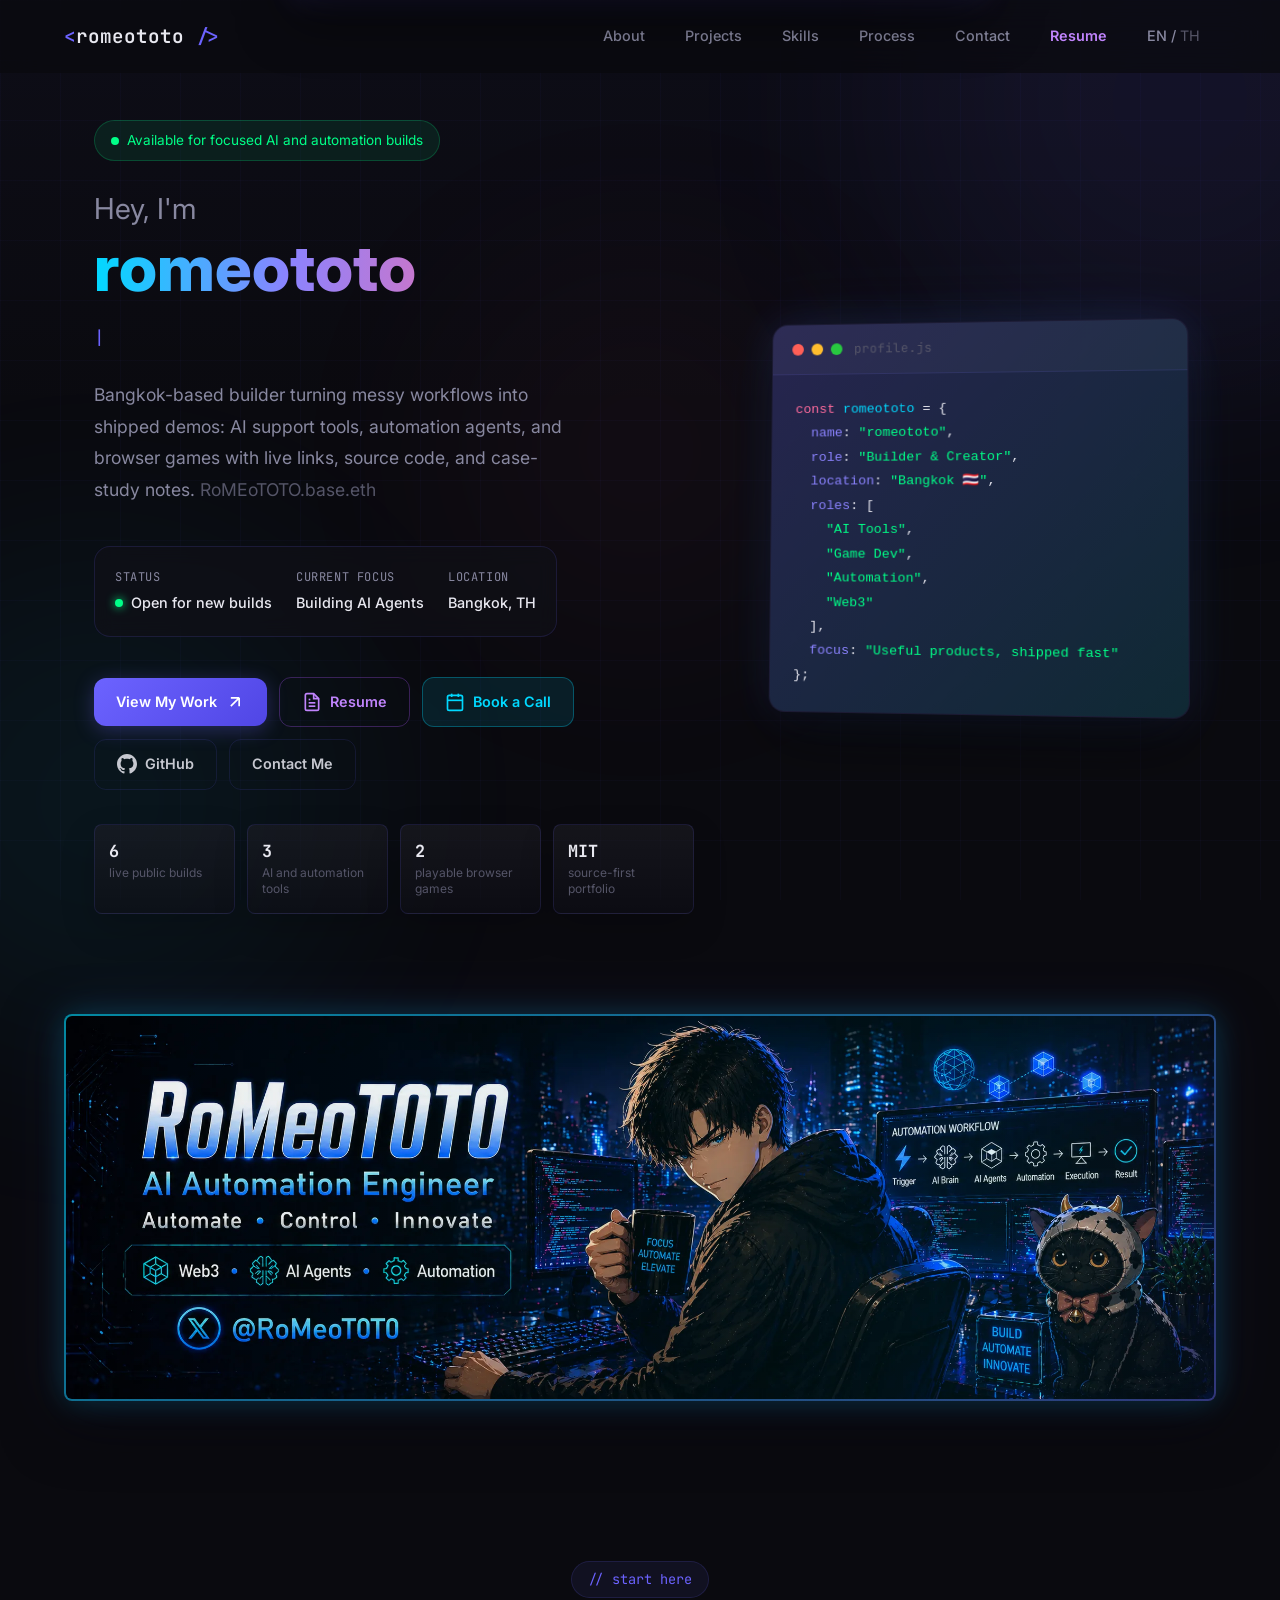
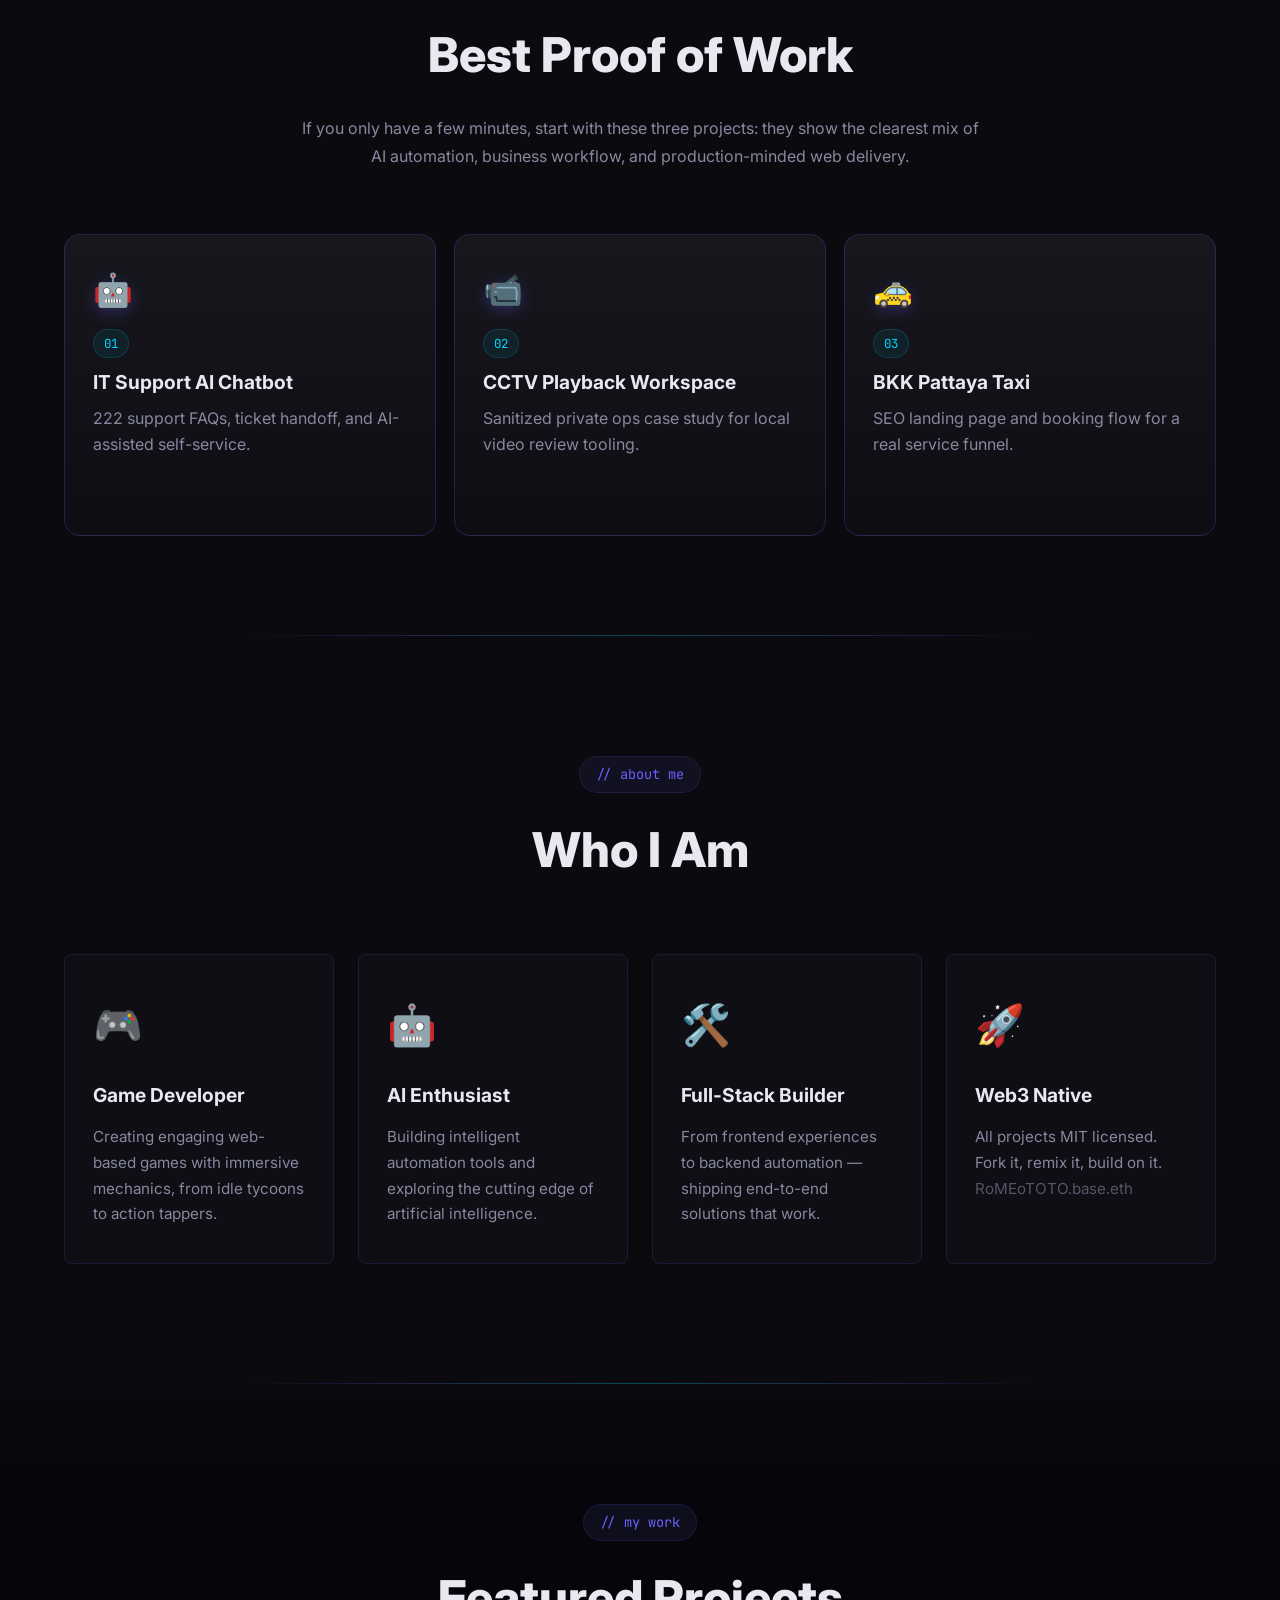
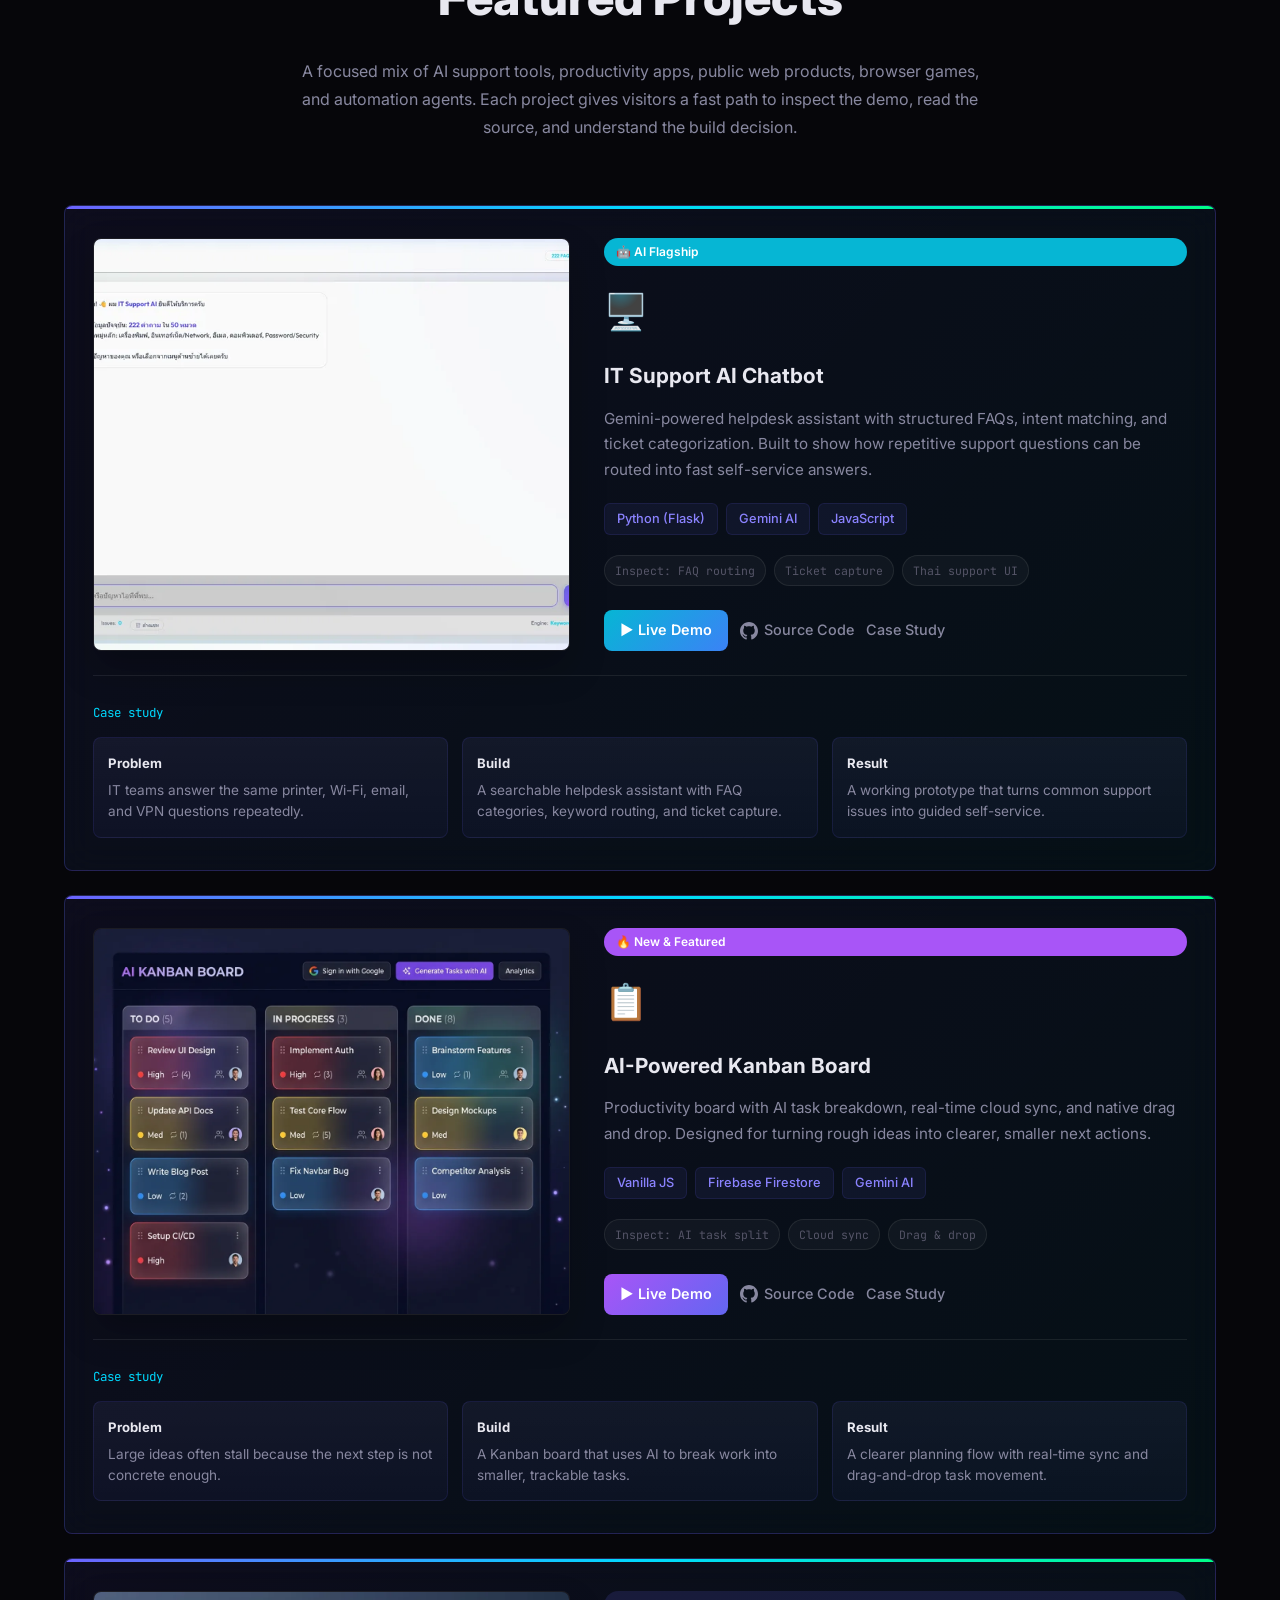
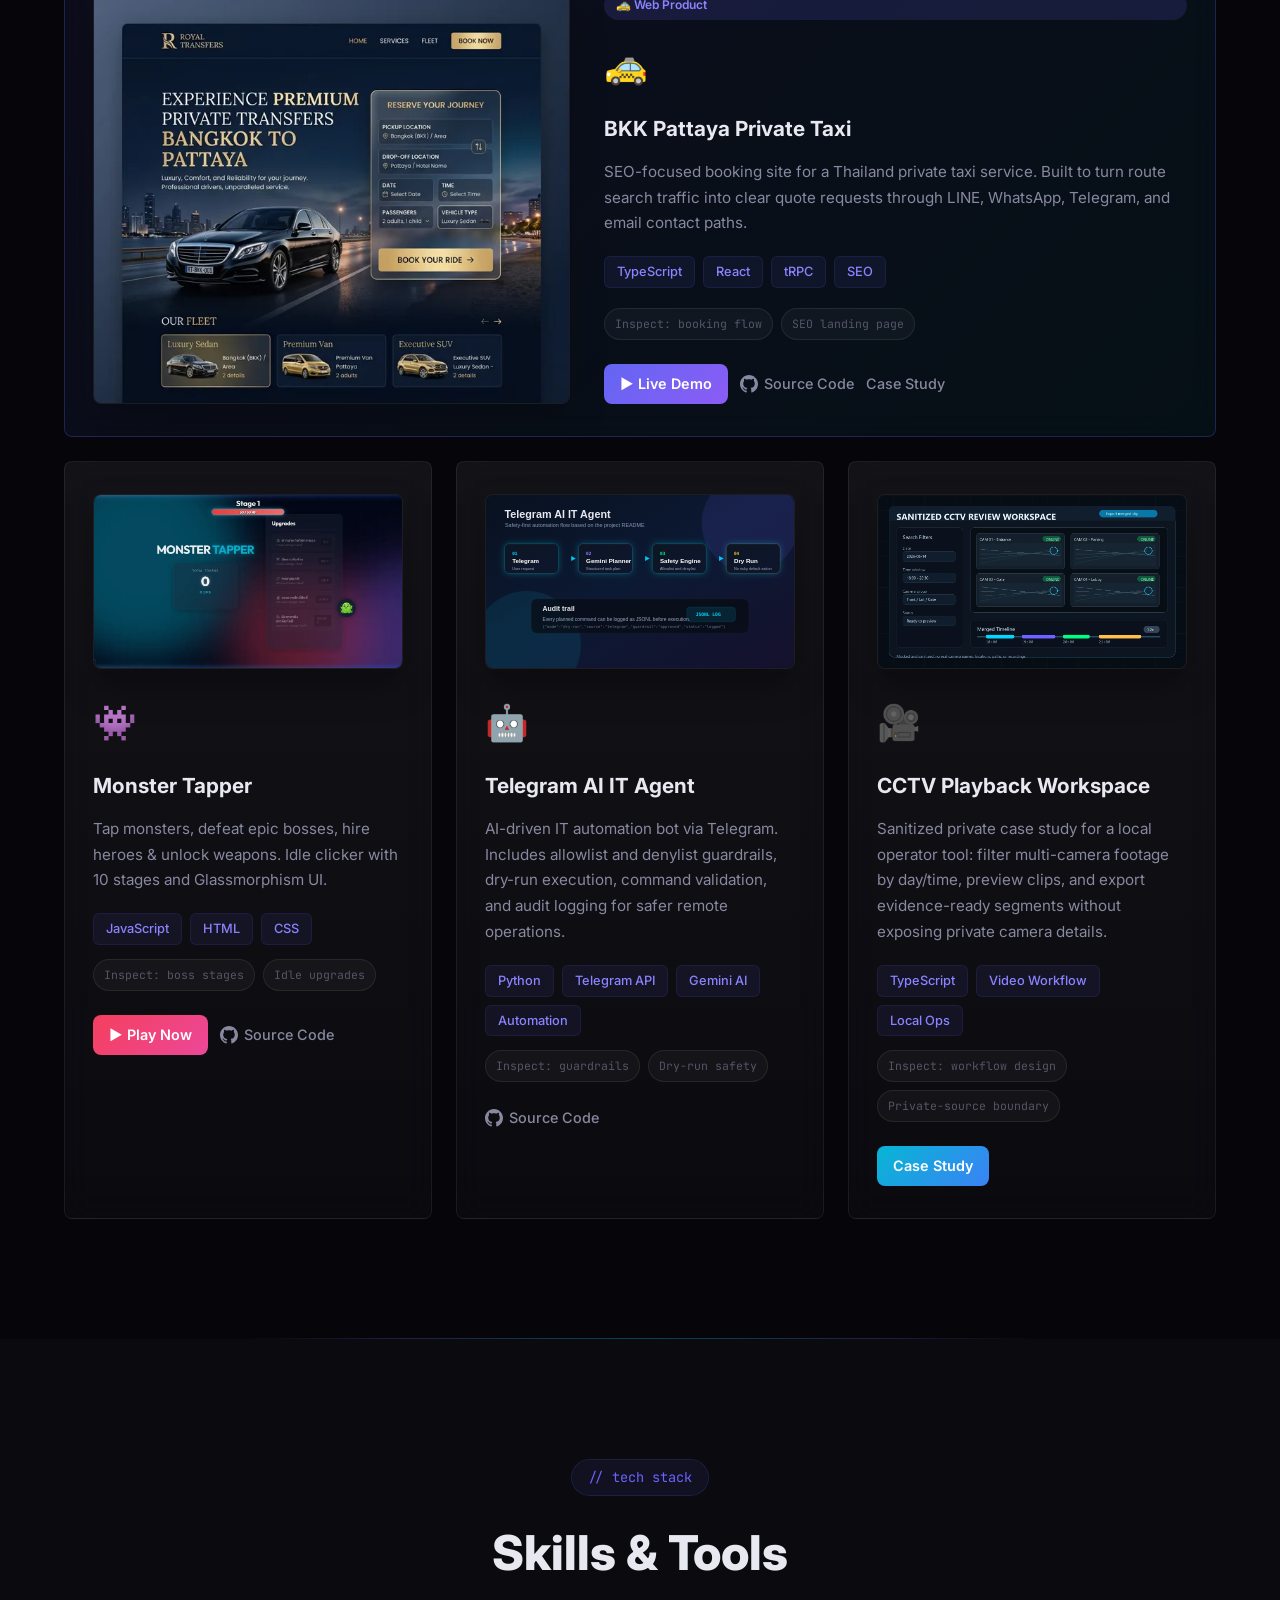
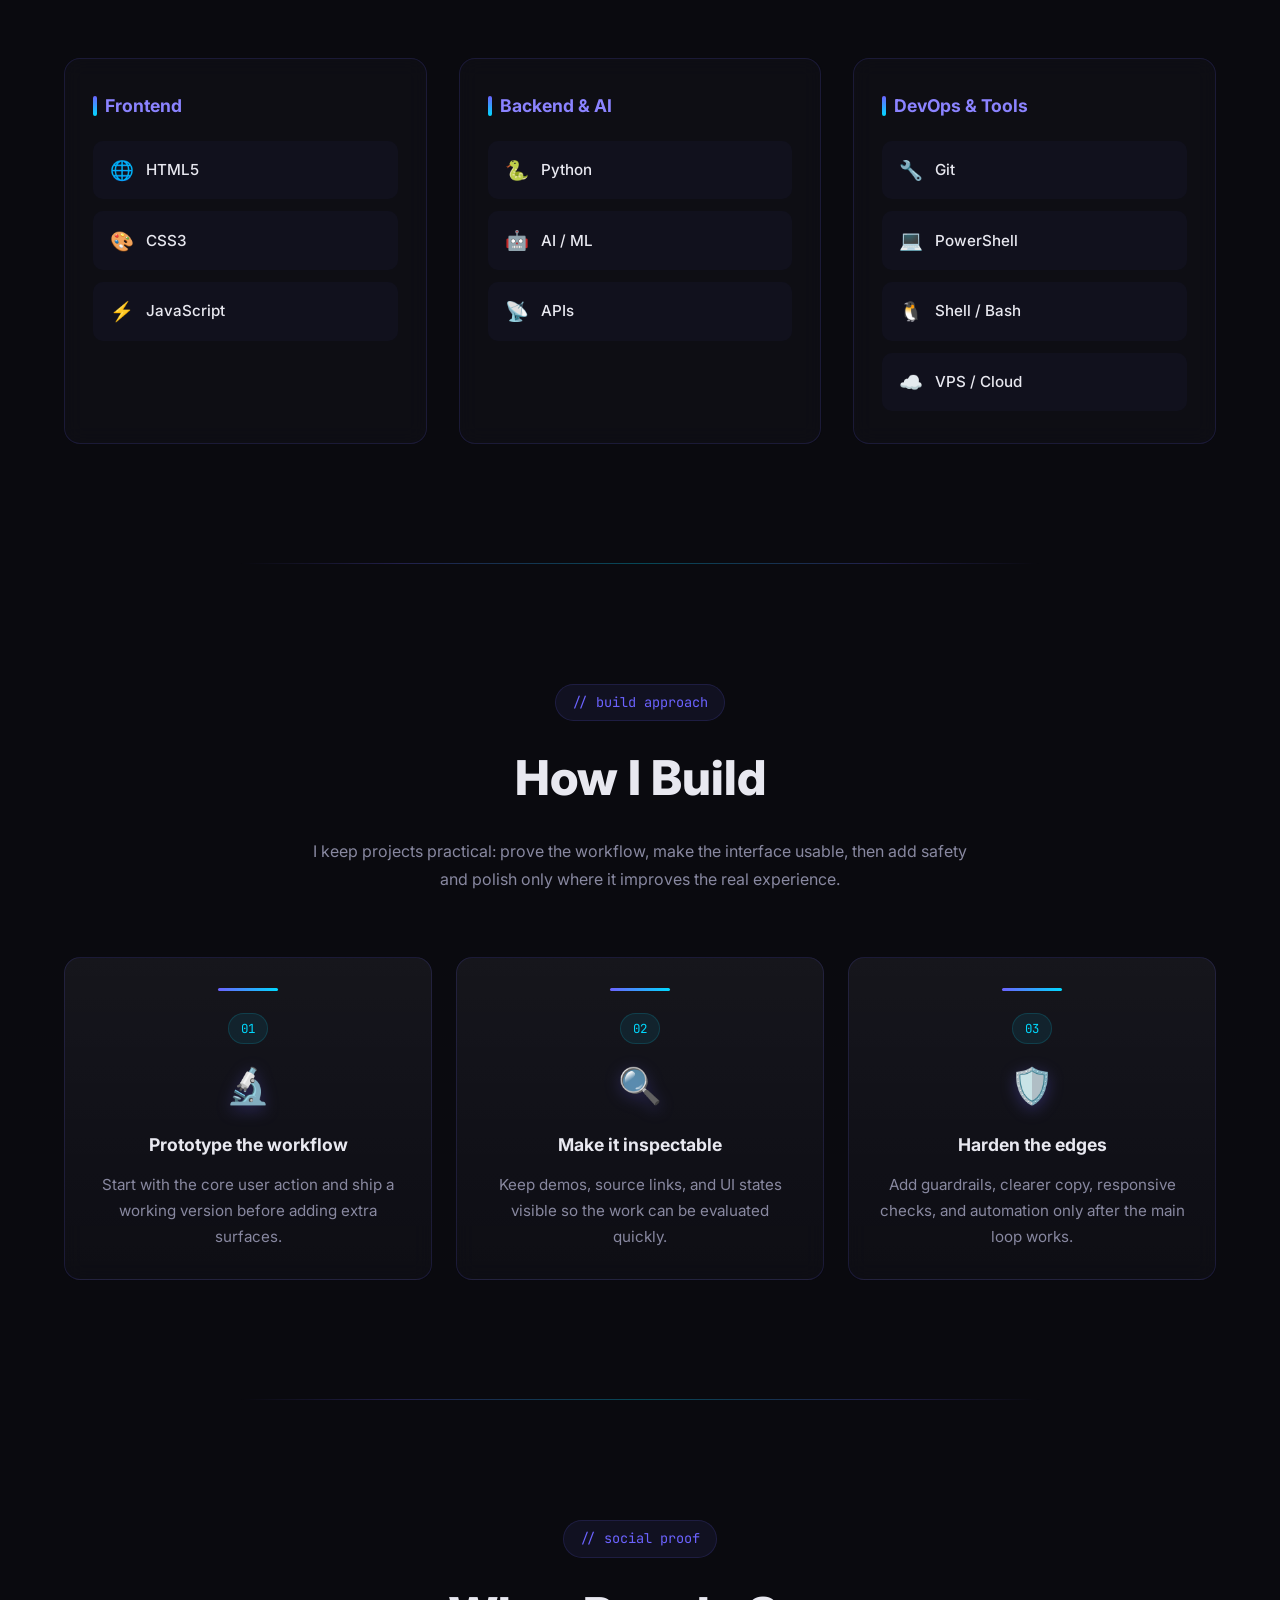
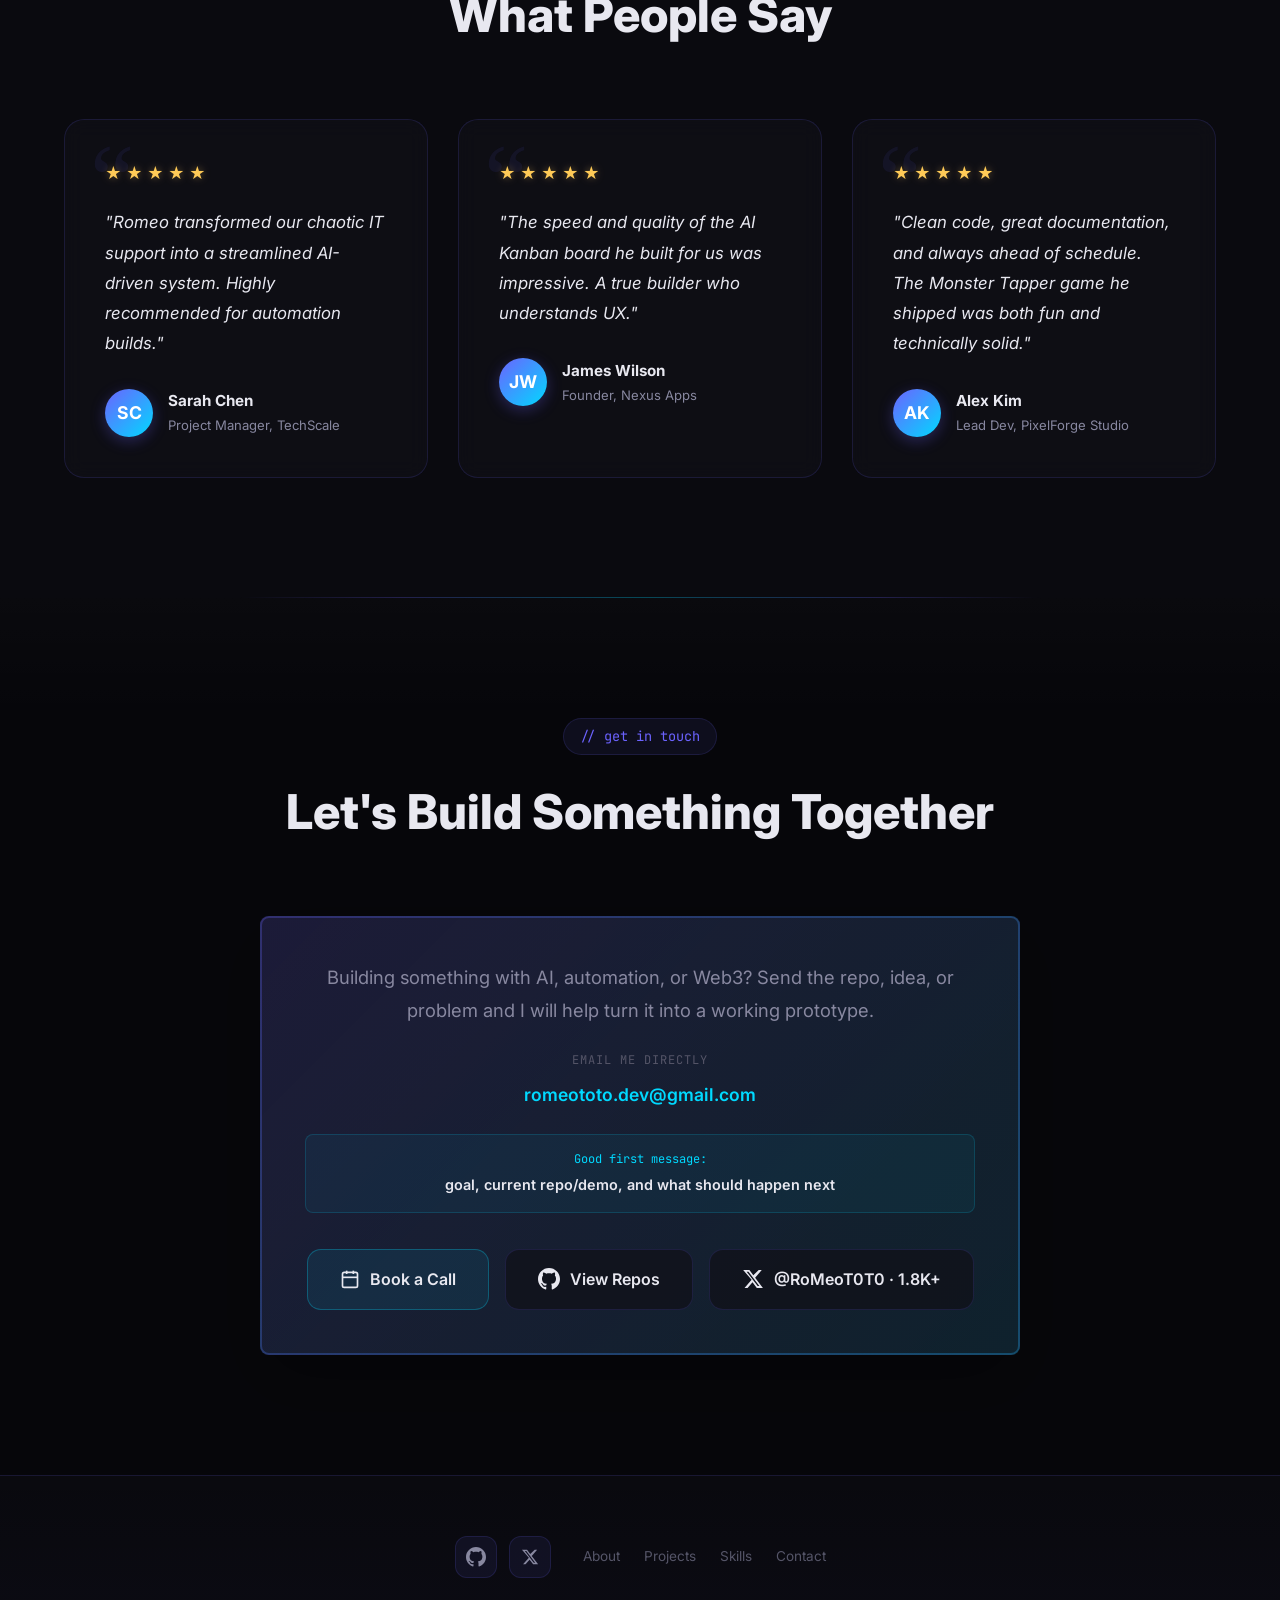
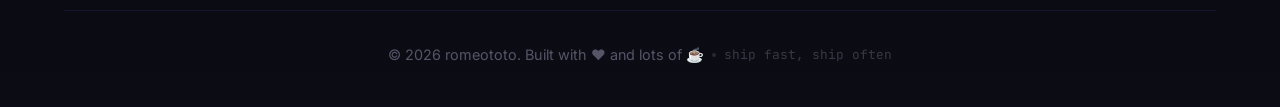
==== commit d2377c68: "feat: round 4 — animated counters, back-to-top progress ring, JSON-LD schema, section spacing normal" ====
--- a/index.html
+++ b/index.html
@@ -31,6 +31,27 @@
     <meta name="twitter:title" content="romeototo | AI Tools, Web Games, Automation" />
     <meta name="twitter:description" content="Portfolio of romeototo, a Bangkok-based builder shipping AI tools, web games, and practical automation projects." />
     <meta name="twitter:image" content="https://romeototo.github.io/portfolio-website/assets/screenshots/preview.png" />
+    <!-- Structured Data -->
+    <script type="application/ld+json">
+    {
+      "@context": "https://schema.org",
+      "@type": "Person",
+      "name": "romeototo",
+      "url": "https://romeototo.github.io/portfolio-website/",
+      "jobTitle": "Automation Engineer & Builder",
+      "description": "Bangkok-based builder shipping AI tools, web games, and practical automation projects.",
+      "sameAs": [
+        "https://github.com/romeototo",
+        "https://x.com/RoMeoT0T0"
+      ],
+      "knowsAbout": ["AI Tools", "Web Games", "Automation", "Web3"],
+      "address": {
+        "@type": "PostalAddress",
+        "addressLocality": "Bangkok",
+        "addressCountry": "TH"
+      }
+    }
+    </script>
     <!-- Favicon -->
     <link rel="icon" type="image/svg+xml" href="assets/favicon.svg" />
     <link rel="preconnect" href="https://fonts.googleapis.com" />
@@ -196,15 +217,15 @@
         </div>
         <div class="proof-strip" aria-label="Portfolio summary">
           <div class="proof-item">
-            <strong>6</strong>
+            <strong data-count="6">0</strong>
             <span>live public builds</span>
           </div>
           <div class="proof-item">
-            <strong>3</strong>
+            <strong data-count="3">0</strong>
             <span>AI and automation tools</span>
           </div>
           <div class="proof-item">
-            <strong>2</strong>
+            <strong data-count="2">0</strong>
             <span>playable browser games</span>
           </div>
           <div class="proof-item">
@@ -991,7 +1012,12 @@
 
     <!-- Back to Top Button -->
     <button id="backToTop" class="back-to-top" aria-label="Scroll back to top">
-      <svg width="24" height="24" viewBox="0 0 24 24" fill="none" stroke="currentColor" stroke-width="2" stroke-linecap="round" stroke-linejoin="round">
+      <svg class="back-to-top-progress" width="50" height="50" viewBox="0 0 50 50">
+        <circle class="back-to-top-track" cx="25" cy="25" r="22" fill="none" stroke="rgba(108,99,255,0.15)" stroke-width="2.5"/>
+        <circle class="back-to-top-ring" id="backToTopRing" cx="25" cy="25" r="22" fill="none" stroke="url(#progressGrad)" stroke-width="2.5" stroke-linecap="round" stroke-dasharray="138.23" stroke-dashoffset="138.23" transform="rotate(-90 25 25)"/>
+        <defs><linearGradient id="progressGrad" x1="0" y1="0" x2="1" y2="1"><stop offset="0%" stop-color="#6c63ff"/><stop offset="100%" stop-color="#00d9ff"/></linearGradient></defs>
+      </svg>
+      <svg class="back-to-top-icon" width="18" height="18" viewBox="0 0 24 24" fill="none" stroke="currentColor" stroke-width="2.5" stroke-linecap="round" stroke-linejoin="round">
         <polyline points="18 15 12 9 6 15"></polyline>
       </svg>
     </button>
--- a/style.css
+++ b/style.css
@@ -780,7 +780,7 @@
 }
 
 .section-compact {
-  padding: 88px 0;
+  padding: 100px 0;
 }
 
 .section-dark {
@@ -2117,8 +2117,8 @@
   width: 50px;
   height: 50px;
   border-radius: 50%;
-  background: rgba(108, 99, 255, 0.2);
-  border: 1px solid rgba(108, 99, 255, 0.4);
+  background: rgba(17, 17, 24, 0.85);
+  border: none;
   color: var(--text-primary);
   display: flex;
   align-items: center;
@@ -2130,6 +2130,19 @@
   pointer-events: none;
   transition: all 0.3s cubic-bezier(0.4, 0, 0.2, 1);
   backdrop-filter: blur(10px);
+  padding: 0;
+}
+
+.back-to-top-progress {
+  position: absolute;
+  inset: 0;
+  width: 50px;
+  height: 50px;
+}
+
+.back-to-top-icon {
+  position: relative;
+  z-index: 2;
 }
 
 .back-to-top.visible {
@@ -2139,9 +2152,9 @@
 }
 
 .back-to-top:hover {
-  background: var(--accent);
+  background: rgba(108, 99, 255, 0.3);
   box-shadow: 0 0 20px var(--accent-glow);
-  transform: translateY(-5px);
+  transform: translateY(-3px);
 }
 
 /* ======================================
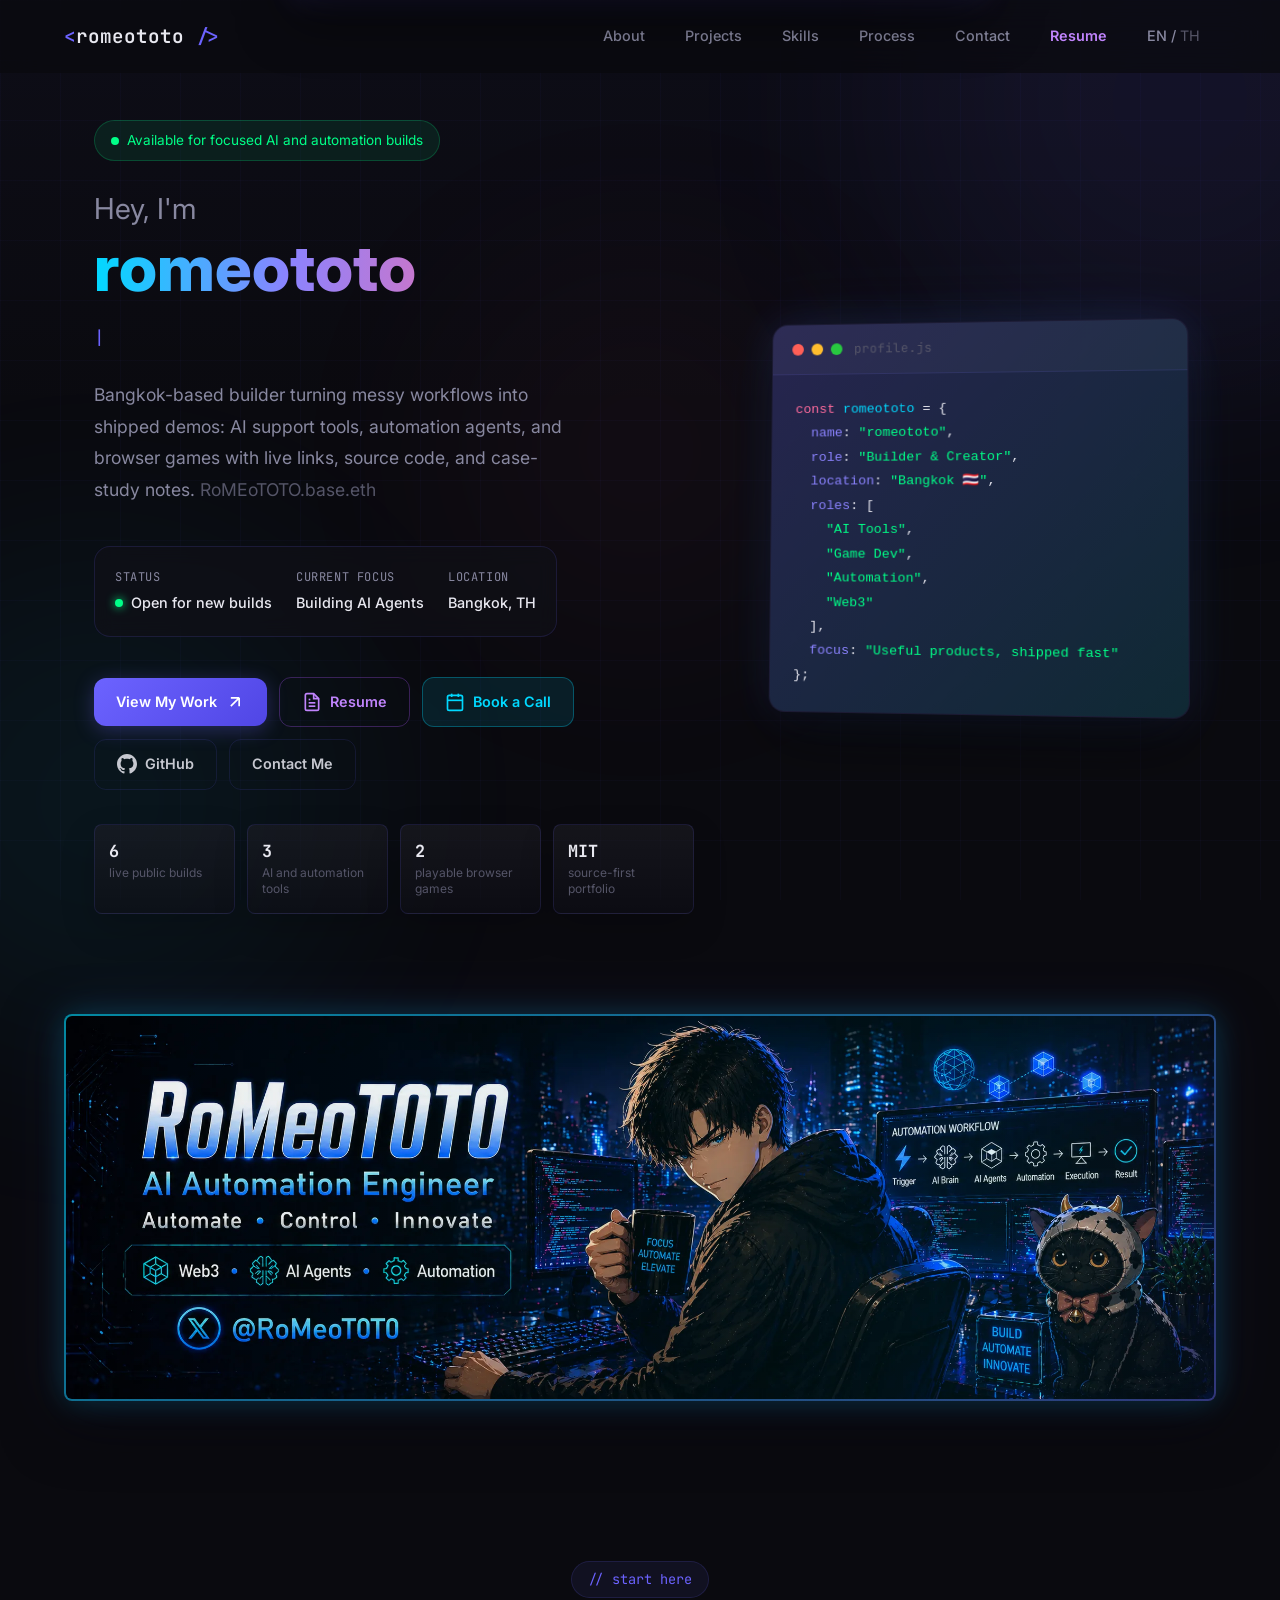
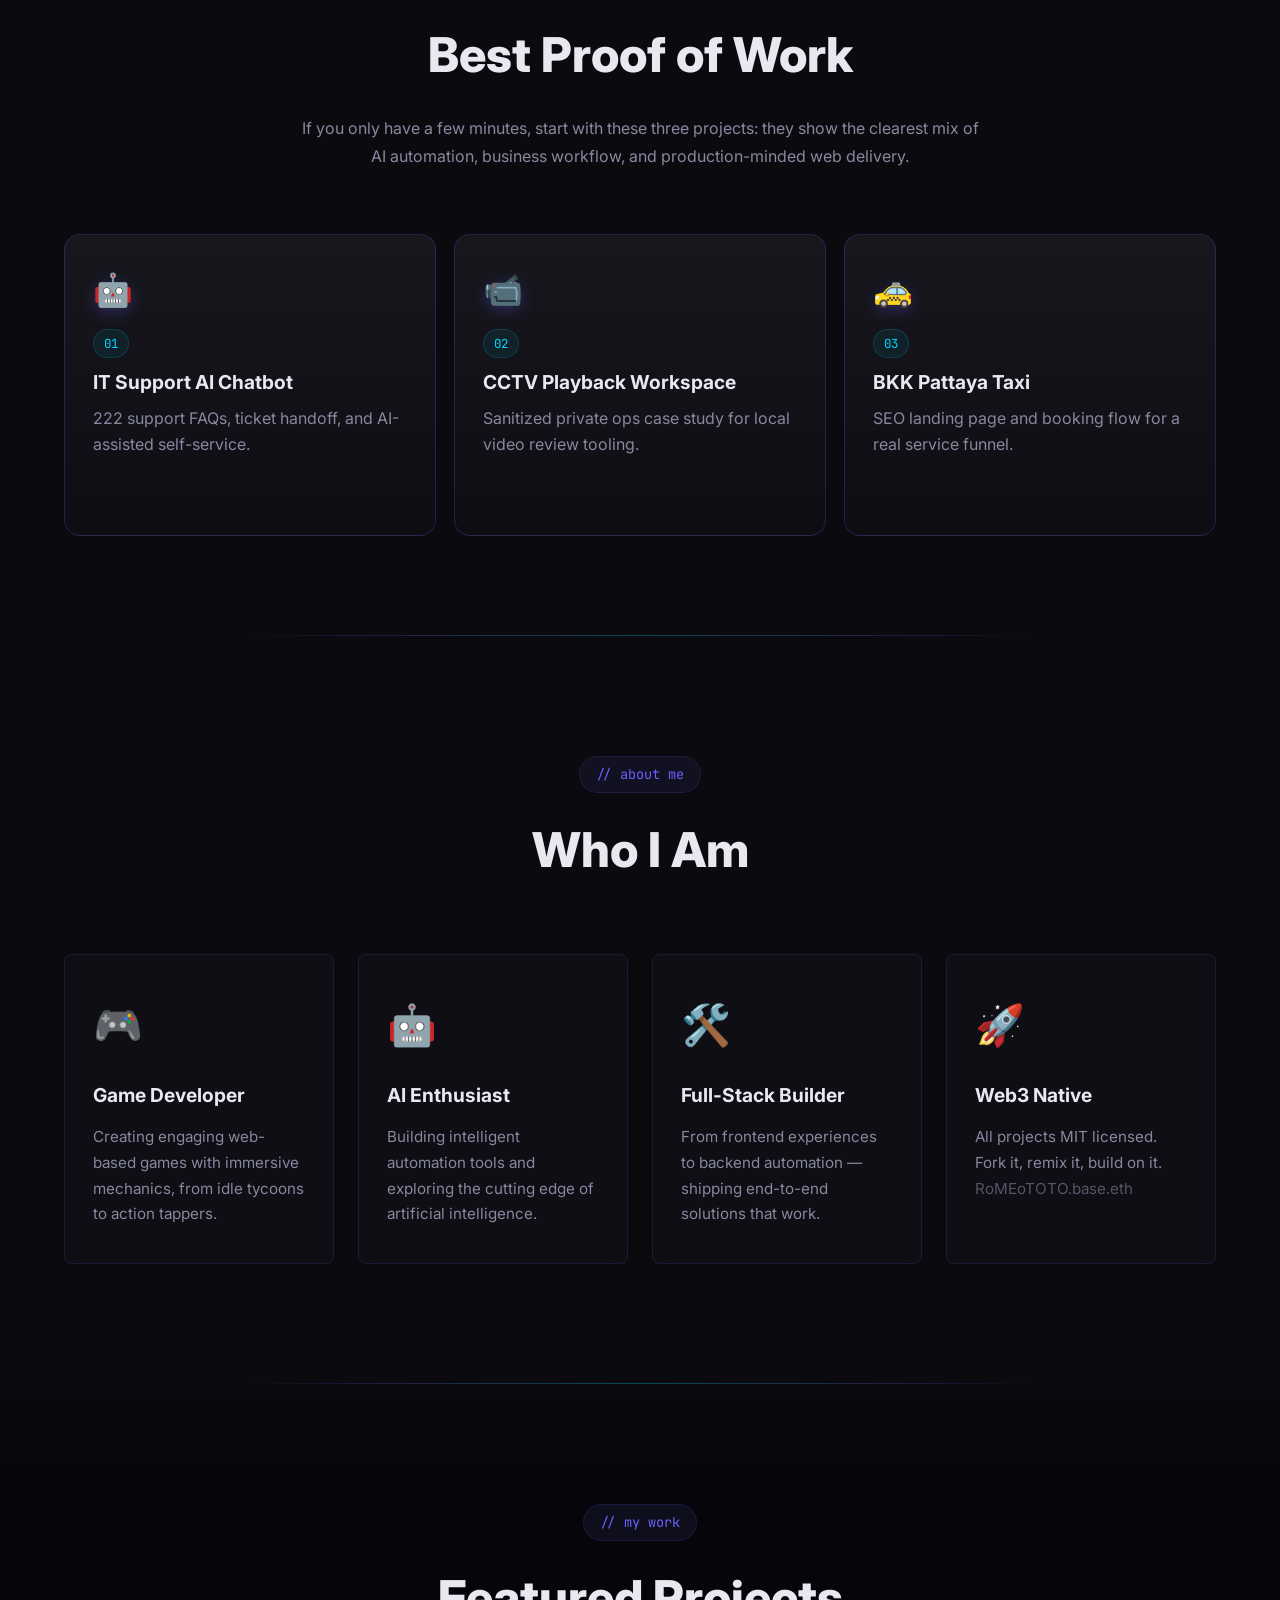
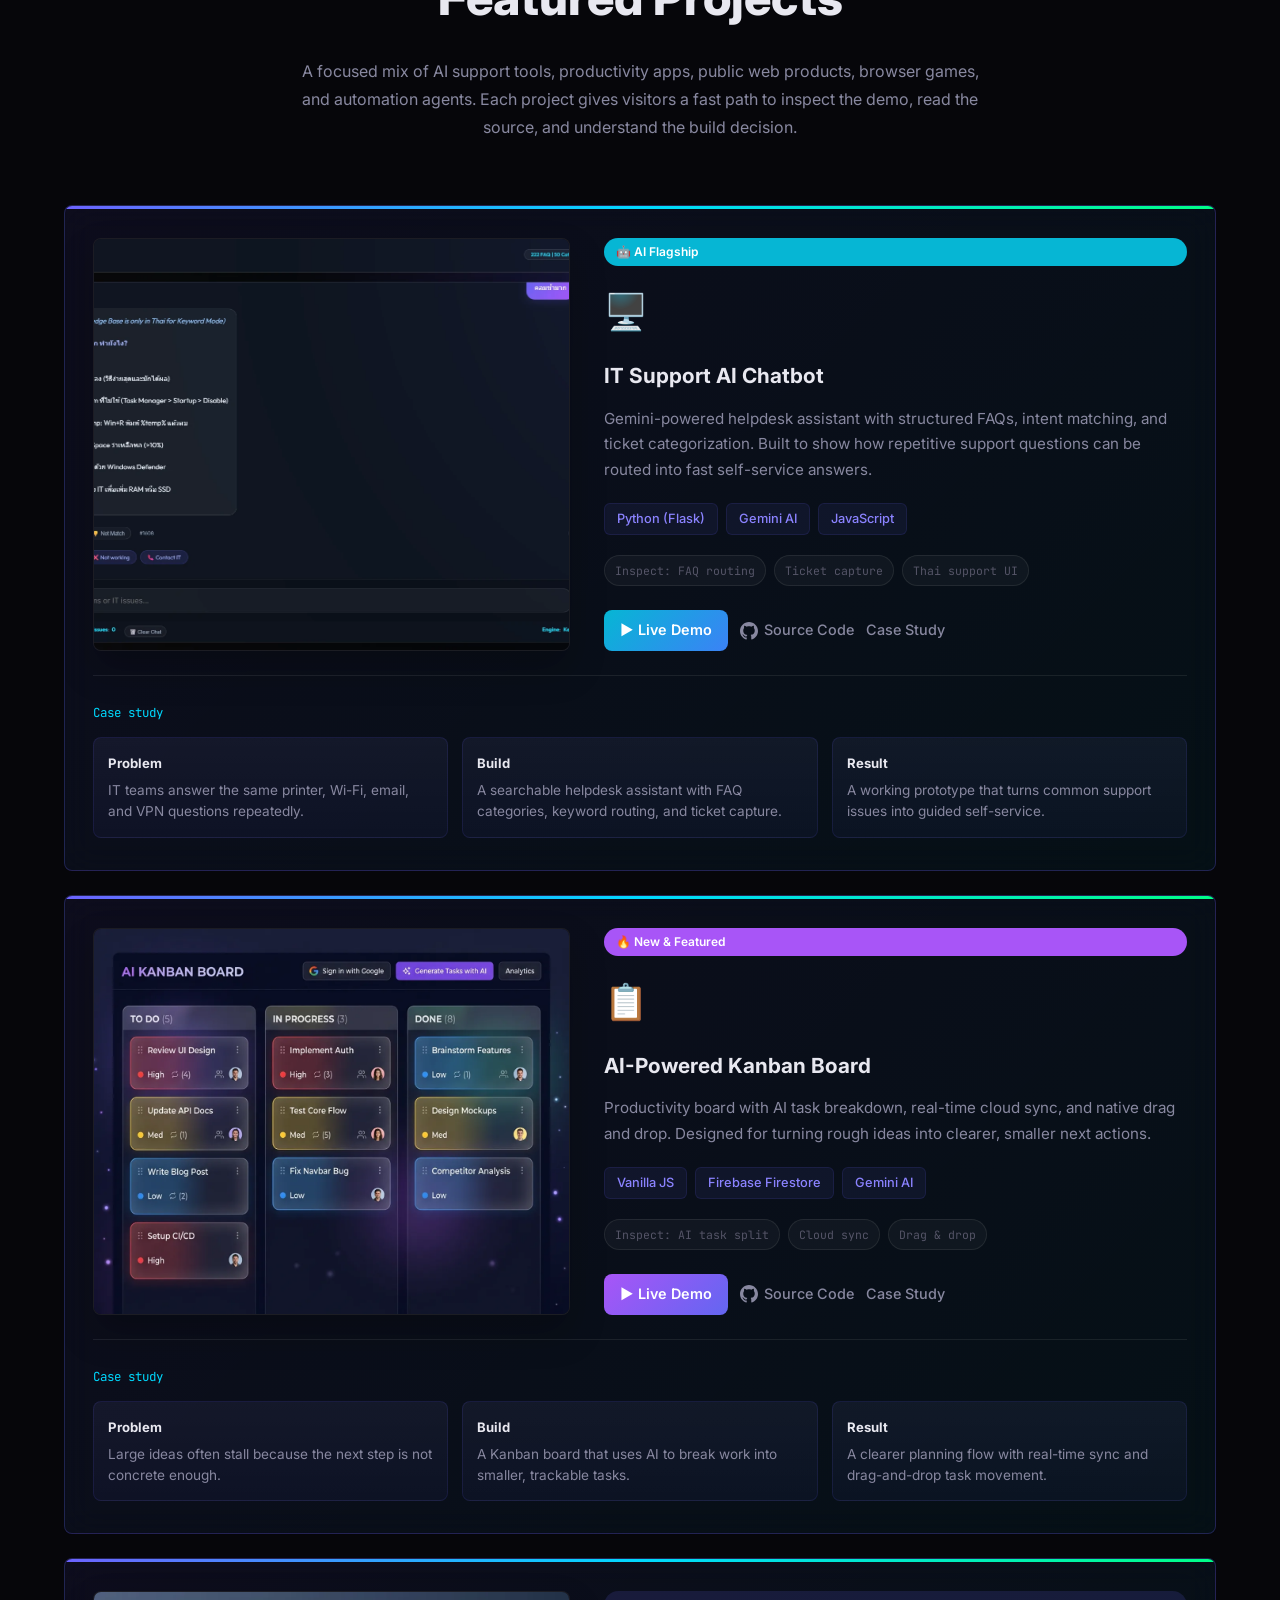
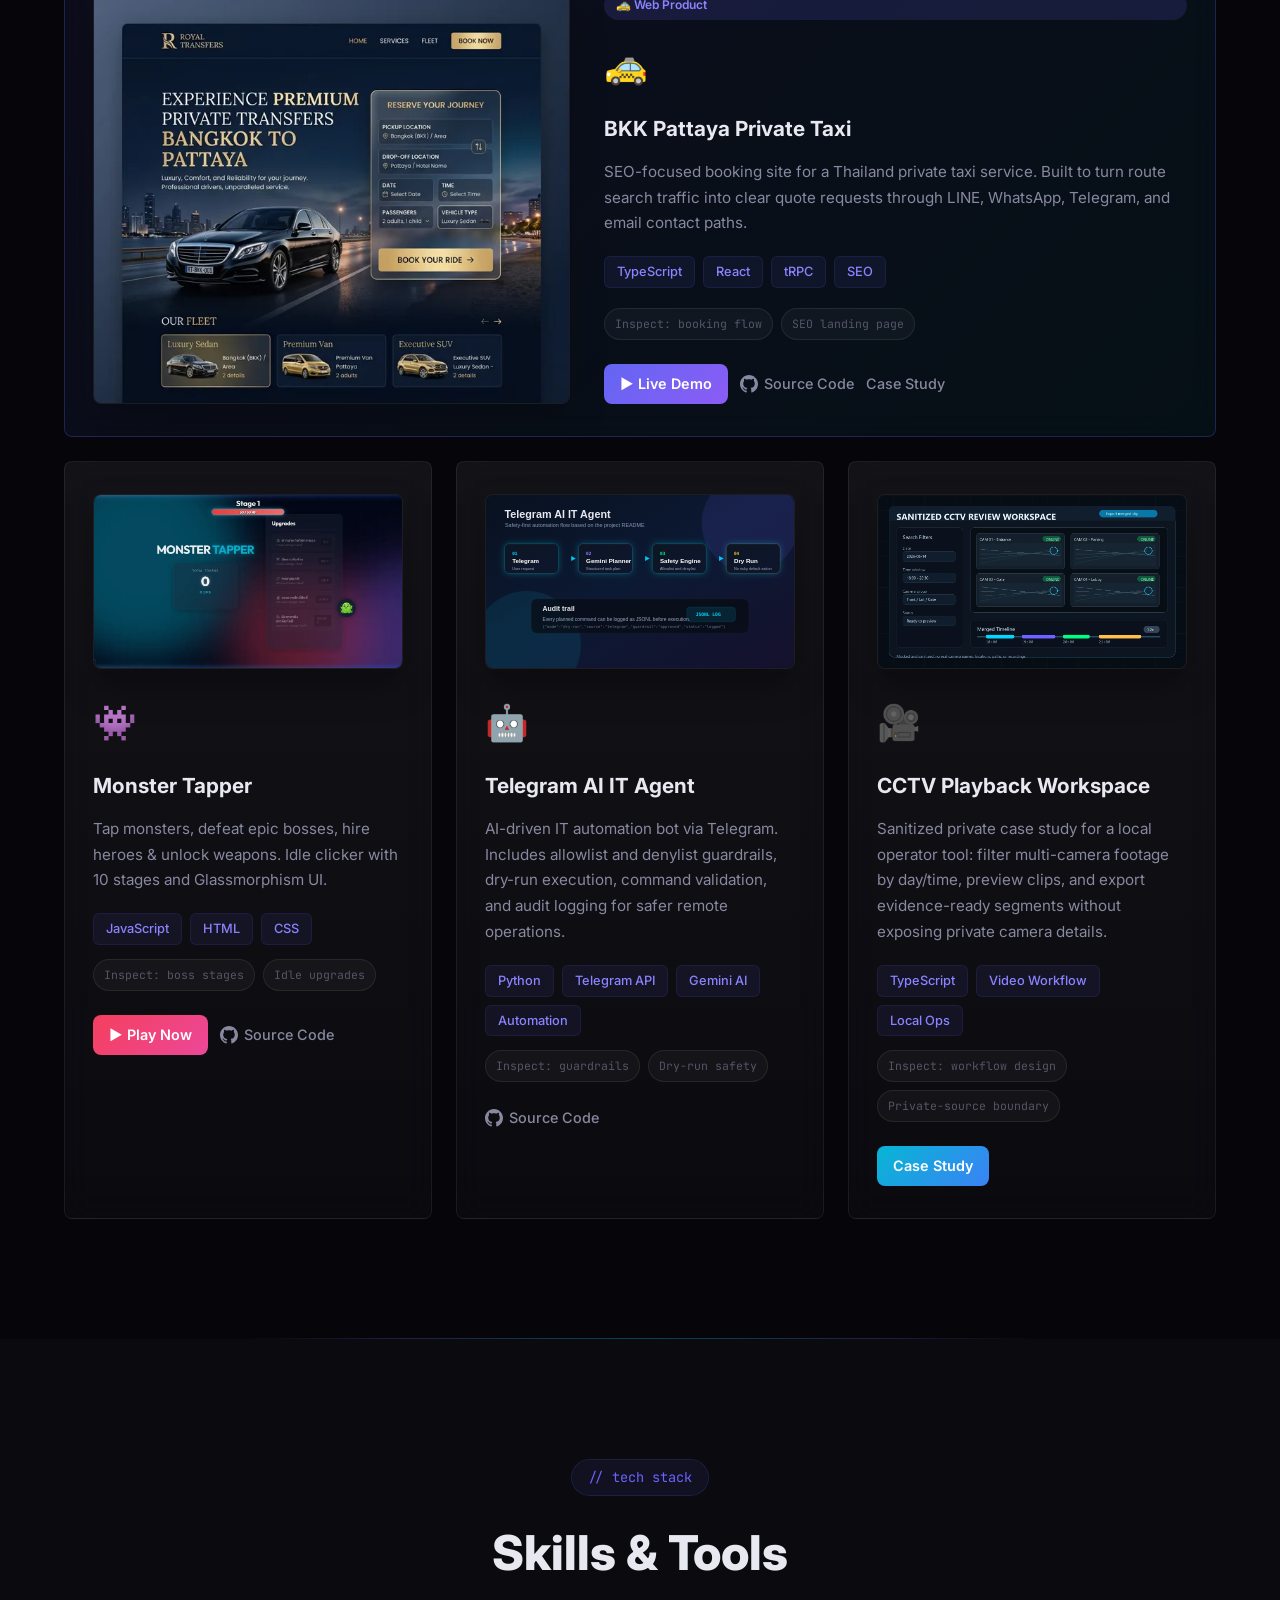
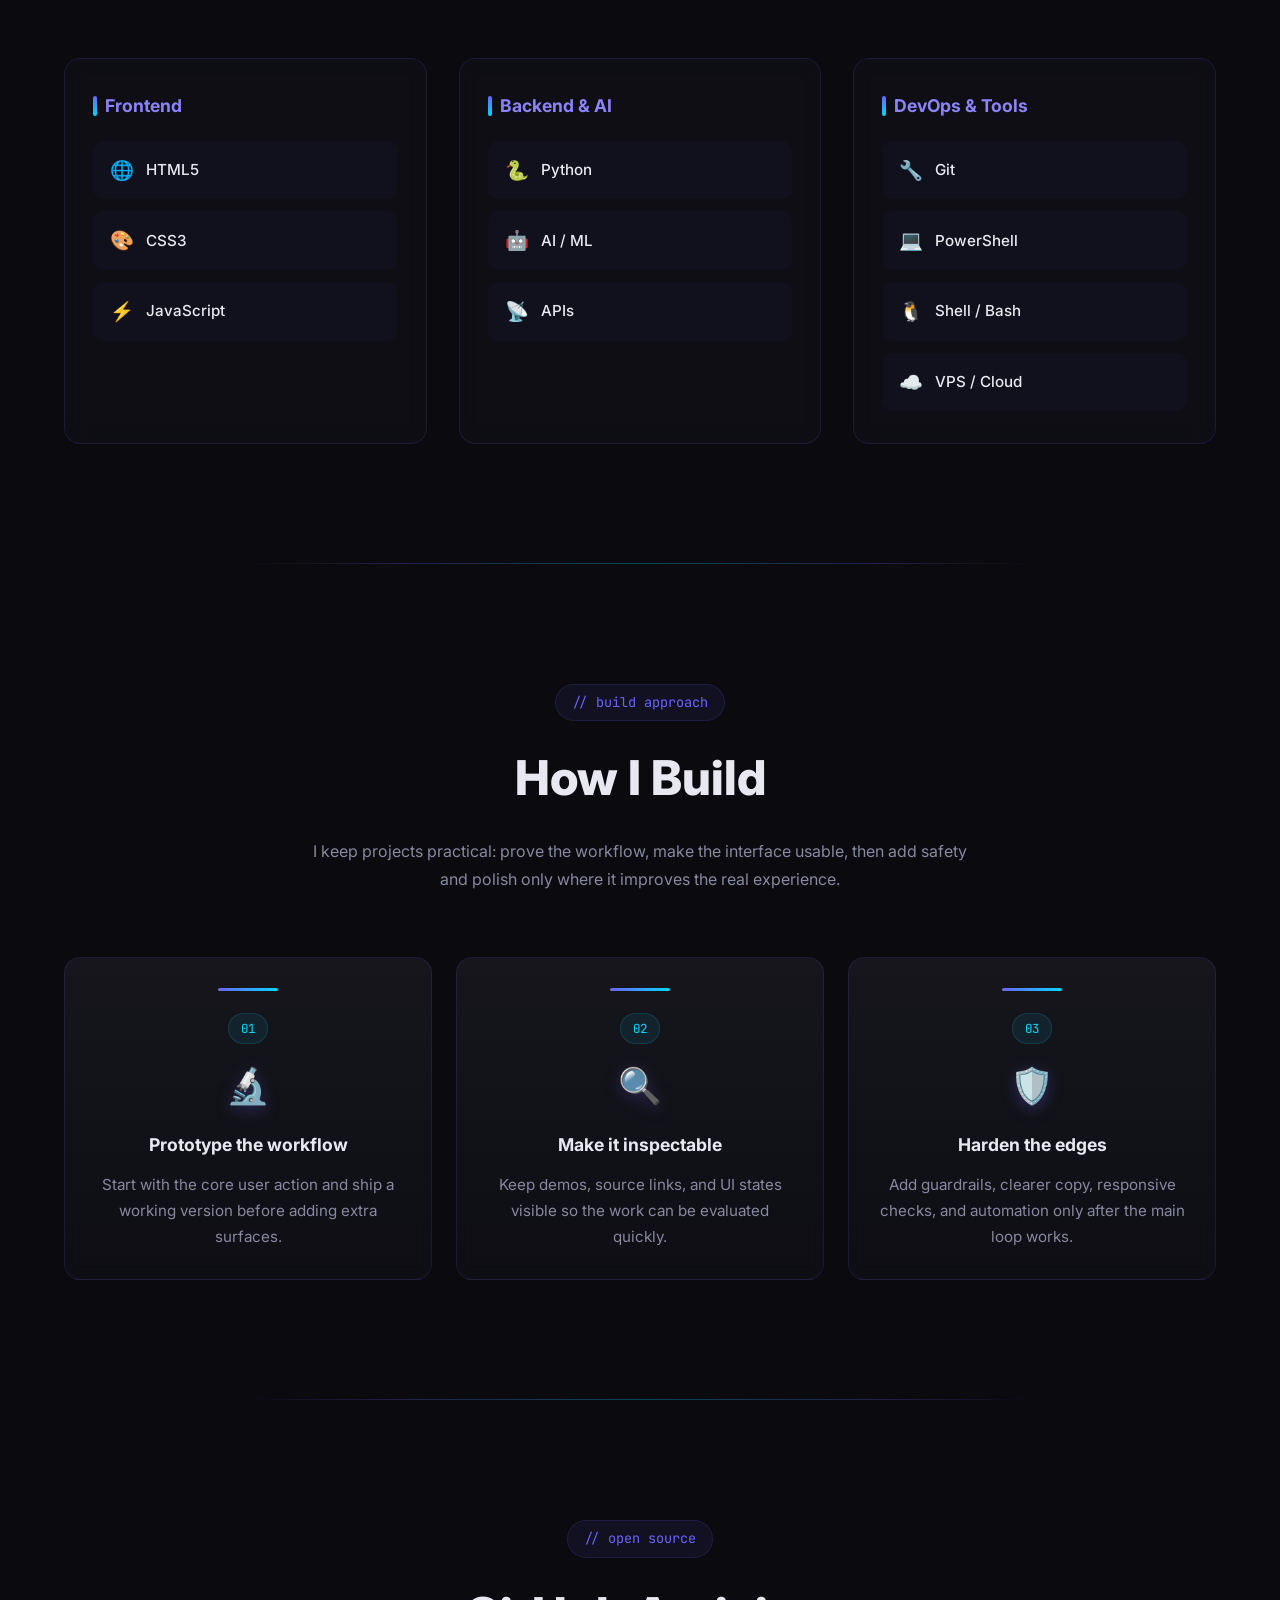
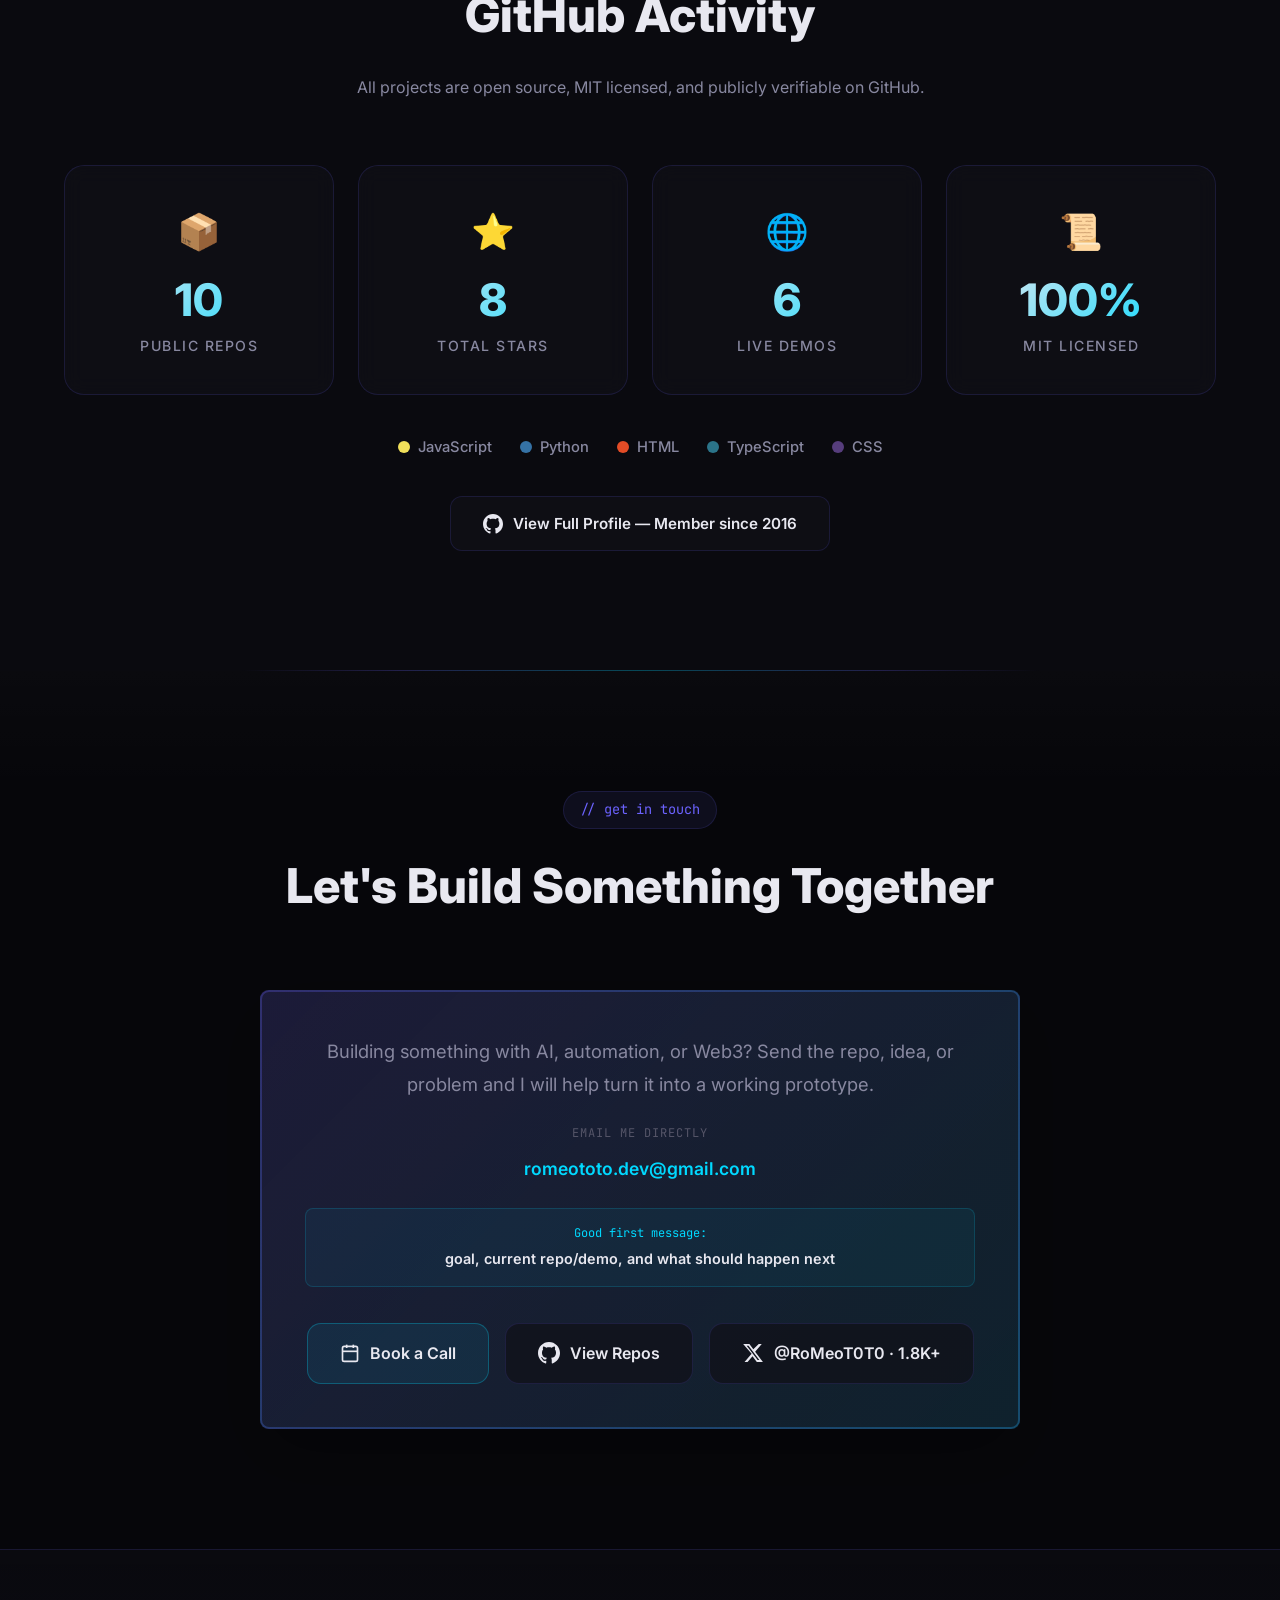
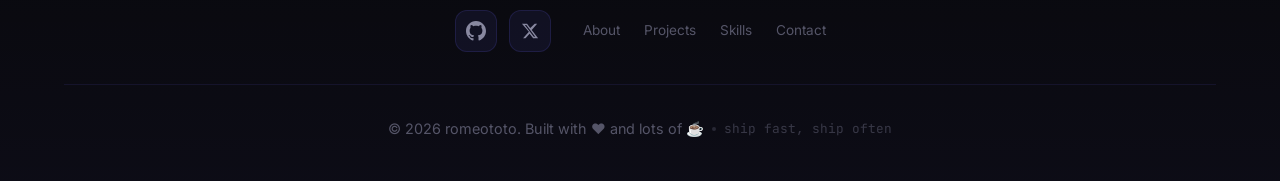
==== commit ba217316: "feat: replace fake testimonials with real GitHub Stats, update IT chatbot screenshot to dark mode" ====
--- a/index.html
+++ b/index.html
@@ -860,59 +860,48 @@
       </div>
     </section>
 
-    <!-- Testimonials Section -->
-    <section class="section" id="testimonials">
+    <!-- GitHub Activity Section -->
+    <section class="section" id="github-activity">
       <div class="container">
         <div class="section-header">
-          <span class="section-tag">// social proof</span>
-          <h2 class="section-title" data-th="เสียงจากผู้ใช้งาน">What People Say</h2>
-        </div>
-        <div class="testimonials-grid">
-          <div class="testimonial-card">
-            <div class="testimonial-stars">
-              <span>★</span><span>★</span><span>★</span><span>★</span><span>★</span>
-            </div>
-            <div class="testimonial-content">
-              "Romeo transformed our chaotic IT support into a streamlined AI-driven system. Highly recommended for automation builds."
-            </div>
-            <div class="testimonial-author">
-              <div class="author-avatar">SC</div>
-              <div class="author-info">
-                <div class="author-name">Sarah Chen</div>
-                <div class="author-role">Project Manager, TechScale</div>
-              </div>
-            </div>
-          </div>
-          <div class="testimonial-card">
-            <div class="testimonial-stars">
-              <span>★</span><span>★</span><span>★</span><span>★</span><span>★</span>
-            </div>
-            <div class="testimonial-content">
-              "The speed and quality of the AI Kanban board he built for us was impressive. A true builder who understands UX."
-            </div>
-            <div class="testimonial-author">
-              <div class="author-avatar">JW</div>
-              <div class="author-info">
-                <div class="author-name">James Wilson</div>
-                <div class="author-role">Founder, Nexus Apps</div>
-              </div>
-            </div>
-          </div>
-          <div class="testimonial-card">
-            <div class="testimonial-stars">
-              <span>★</span><span>★</span><span>★</span><span>★</span><span>★</span>
-            </div>
-            <div class="testimonial-content">
-              "Clean code, great documentation, and always ahead of schedule. The Monster Tapper game he shipped was both fun and technically solid."
-            </div>
-            <div class="testimonial-author">
-              <div class="author-avatar">AK</div>
-              <div class="author-info">
-                <div class="author-name">Alex Kim</div>
-                <div class="author-role">Lead Dev, PixelForge Studio</div>
-              </div>
-            </div>
-          </div>
+          <span class="section-tag">// open source</span>
+          <h2 class="section-title" data-th="กิจกรรม GitHub">GitHub Activity</h2>
+          <p class="section-intro">All projects are open source, MIT licensed, and publicly verifiable on GitHub.</p>
+        </div>
+        <div class="github-stats-grid">
+          <div class="github-stat-card">
+            <div class="github-stat-icon">📦</div>
+            <div class="github-stat-number" data-count="10">0</div>
+            <div class="github-stat-label">Public Repos</div>
+          </div>
+          <div class="github-stat-card">
+            <div class="github-stat-icon">⭐</div>
+            <div class="github-stat-number" data-count="8">0</div>
+            <div class="github-stat-label">Total Stars</div>
+          </div>
+          <div class="github-stat-card">
+            <div class="github-stat-icon">🌐</div>
+            <div class="github-stat-number" data-count="6">0</div>
+            <div class="github-stat-label">Live Demos</div>
+          </div>
+          <div class="github-stat-card">
+            <div class="github-stat-icon">📜</div>
+            <div class="github-stat-number">100%</div>
+            <div class="github-stat-label">MIT Licensed</div>
+          </div>
+        </div>
+        <div class="github-langs-row">
+          <span class="github-lang"><span class="lang-dot" style="background:#f1e05a"></span>JavaScript</span>
+          <span class="github-lang"><span class="lang-dot" style="background:#3572A5"></span>Python</span>
+          <span class="github-lang"><span class="lang-dot" style="background:#e34c26"></span>HTML</span>
+          <span class="github-lang"><span class="lang-dot" style="background:#2b7489"></span>TypeScript</span>
+          <span class="github-lang"><span class="lang-dot" style="background:#563d7c"></span>CSS</span>
+        </div>
+        <div class="github-cta">
+          <a href="https://github.com/romeototo" target="_blank" rel="noopener noreferrer" class="github-profile-link">
+            <svg width="20" height="20" viewBox="0 0 24 24" fill="currentColor"><path d="M12 0c-6.626 0-12 5.373-12 12 0 5.302 3.438 9.8 8.207 11.387.599.111.793-.261.793-.577v-2.234c-3.338.726-4.033-1.416-4.033-1.416-.546-1.387-1.333-1.756-1.333-1.756-1.089-.745.083-.729.083-.729 1.205.084 1.839 1.237 1.839 1.237 1.07 1.834 2.807 1.304 3.492.997.107-.775.418-1.305.762-1.604-2.665-.305-5.467-1.334-5.467-5.931 0-1.311.469-2.381 1.236-3.221-.124-.303-.535-1.524.117-3.176 0 0 1.008-.322 3.301 1.23.957-.266 1.983-.399 3.003-.404 1.02.005 2.047.138 3.006.404 2.291-1.552 3.297-1.23 3.297-1.23.653 1.653.242 2.874.118 3.176.77.84 1.235 1.911 1.235 3.221 0 4.609-2.807 5.624-5.479 5.921.43.372.823 1.102.823 2.222v3.293c0 .319.192.694.801.576 4.765-1.589 8.199-6.086 8.199-11.386 0-6.627-5.373-12-12-12z"/></svg>
+            View Full Profile — Member since 2016
+          </a>
         </div>
       </div>
     </section>
--- a/style.css
+++ b/style.css
@@ -2053,7 +2053,7 @@
 .skill-category,
 .process-card,
 .project-card,
-.testimonial-card,
+.github-stat-card,
 .start-card {
   opacity: 0;
   transform: translateY(40px);
@@ -2066,7 +2066,7 @@
 .skill-category.visible,
 .process-card.visible,
 .project-card.visible,
-.testimonial-card.visible,
+.github-stat-card.visible,
 .start-card.visible {
   opacity: 1;
   transform: translateY(0);
@@ -2467,38 +2467,27 @@
   to { opacity: 1; transform: translateY(0); }
 }
 
-/* Testimonials */
-.testimonials-grid {
+/* GitHub Activity */
+.github-stats-grid {
   display: grid;
-  grid-template-columns: repeat(auto-fit, minmax(350px, 1fr));
-  gap: 30px;
+  grid-template-columns: repeat(4, 1fr);
+  gap: 24px;
   margin-top: 50px;
 }
 
-.testimonial-card {
+.github-stat-card {
   background: var(--bg-card);
   border: 1px solid var(--border);
   border-radius: 20px;
-  padding: 40px;
+  padding: 36px 24px;
+  text-align: center;
   position: relative;
   transition: var(--transition);
   backdrop-filter: blur(10px);
   overflow: hidden;
 }
 
-.testimonial-card::before {
-  content: "\201C";
-  position: absolute;
-  top: 10px;
-  left: 25px;
-  font-size: 100px;
-  color: var(--accent);
-  opacity: 0.08;
-  font-family: Georgia, serif;
-  line-height: 1;
-}
-
-.testimonial-card::after {
+.github-stat-card::after {
   content: "";
   position: absolute;
   top: 0;
@@ -2510,7 +2499,7 @@
   transition: opacity 0.3s ease;
 }
 
-.testimonial-card:hover {
+.github-stat-card:hover {
   transform: translateY(-8px);
   border-color: rgba(108, 99, 255, 0.35);
   box-shadow:
@@ -2518,66 +2507,84 @@
     0 20px 50px rgba(0, 0, 0, 0.2);
 }
 
-.testimonial-card:hover::after {
+.github-stat-card:hover::after {
   opacity: 1;
 }
 
-.testimonial-stars {
-  display: flex;
-  gap: 4px;
-  margin-bottom: 20px;
-  position: relative;
-  z-index: 1;
-}
-
-.testimonial-stars span {
-  color: #feca57;
-  font-size: 1rem;
-  filter: drop-shadow(0 0 4px rgba(254, 202, 87, 0.4));
-}
-
-.testimonial-content {
-  font-size: 1.05rem;
-  line-height: 1.8;
+.github-stat-icon {
+  font-size: 2.2rem;
+  margin-bottom: 12px;
+}
+
+.github-stat-number {
+  font-size: 2.8rem;
+  font-weight: 800;
+  background: linear-gradient(135deg, var(--text-primary), var(--cyan));
+  -webkit-background-clip: text;
+  -webkit-text-fill-color: transparent;
+  background-clip: text;
+  line-height: 1.2;
+  margin-bottom: 6px;
+}
+
+.github-stat-label {
+  font-size: 0.88rem;
+  color: var(--text-secondary);
+  text-transform: uppercase;
+  letter-spacing: 1.5px;
+  font-weight: 500;
+}
+
+.github-langs-row {
+  display: flex;
+  justify-content: center;
+  gap: 28px;
+  margin-top: 40px;
+  flex-wrap: wrap;
+}
+
+.github-lang {
+  display: flex;
+  align-items: center;
+  gap: 8px;
+  font-size: 0.92rem;
+  color: var(--text-secondary);
+  font-weight: 500;
+}
+
+.lang-dot {
+  width: 12px;
+  height: 12px;
+  border-radius: 50%;
+  display: inline-block;
+  flex-shrink: 0;
+}
+
+.github-cta {
+  text-align: center;
+  margin-top: 36px;
+}
+
+.github-profile-link {
+  display: inline-flex;
+  align-items: center;
+  gap: 10px;
+  padding: 14px 32px;
+  border-radius: 12px;
+  border: 1px solid var(--border);
+  background: var(--bg-card);
   color: var(--text-primary);
-  margin-bottom: 30px;
-  position: relative;
-  z-index: 1;
-  font-style: italic;
-}
-
-.testimonial-author {
-  display: flex;
-  align-items: center;
-  gap: 15px;
-  position: relative;
-  z-index: 1;
-}
-
-.author-avatar {
-  width: 48px;
-  height: 48px;
-  border-radius: 50%;
-  background: linear-gradient(135deg, var(--accent), var(--cyan));
-  display: flex;
-  align-items: center;
-  justify-content: center;
-  color: white;
-  font-weight: 700;
-  font-size: 1.1rem;
-  flex-shrink: 0;
-  box-shadow: 0 4px 15px rgba(108, 99, 255, 0.3);
-}
-
-.author-name {
-  font-weight: 700;
-  color: var(--text-primary);
+  text-decoration: none;
+  font-weight: 600;
   font-size: 0.95rem;
-}
-
-.author-role {
-  font-size: 0.82rem;
-  color: var(--text-secondary);
+  transition: var(--transition);
+}
+
+.github-profile-link:hover {
+  border-color: var(--accent);
+  background: rgba(108, 99, 255, 0.1);
+  box-shadow: var(--shadow-glow);
+  transform: translateY(-2px);
 }
 
 /* Secondary Button (for Calendly) */
@@ -2598,6 +2605,10 @@
    ====================================== */
 
 @media (max-width: 900px) {
+  .github-stats-grid {
+    grid-template-columns: repeat(2, 1fr);
+  }
+
   .hero {
     flex-direction: column;
     text-align: center;
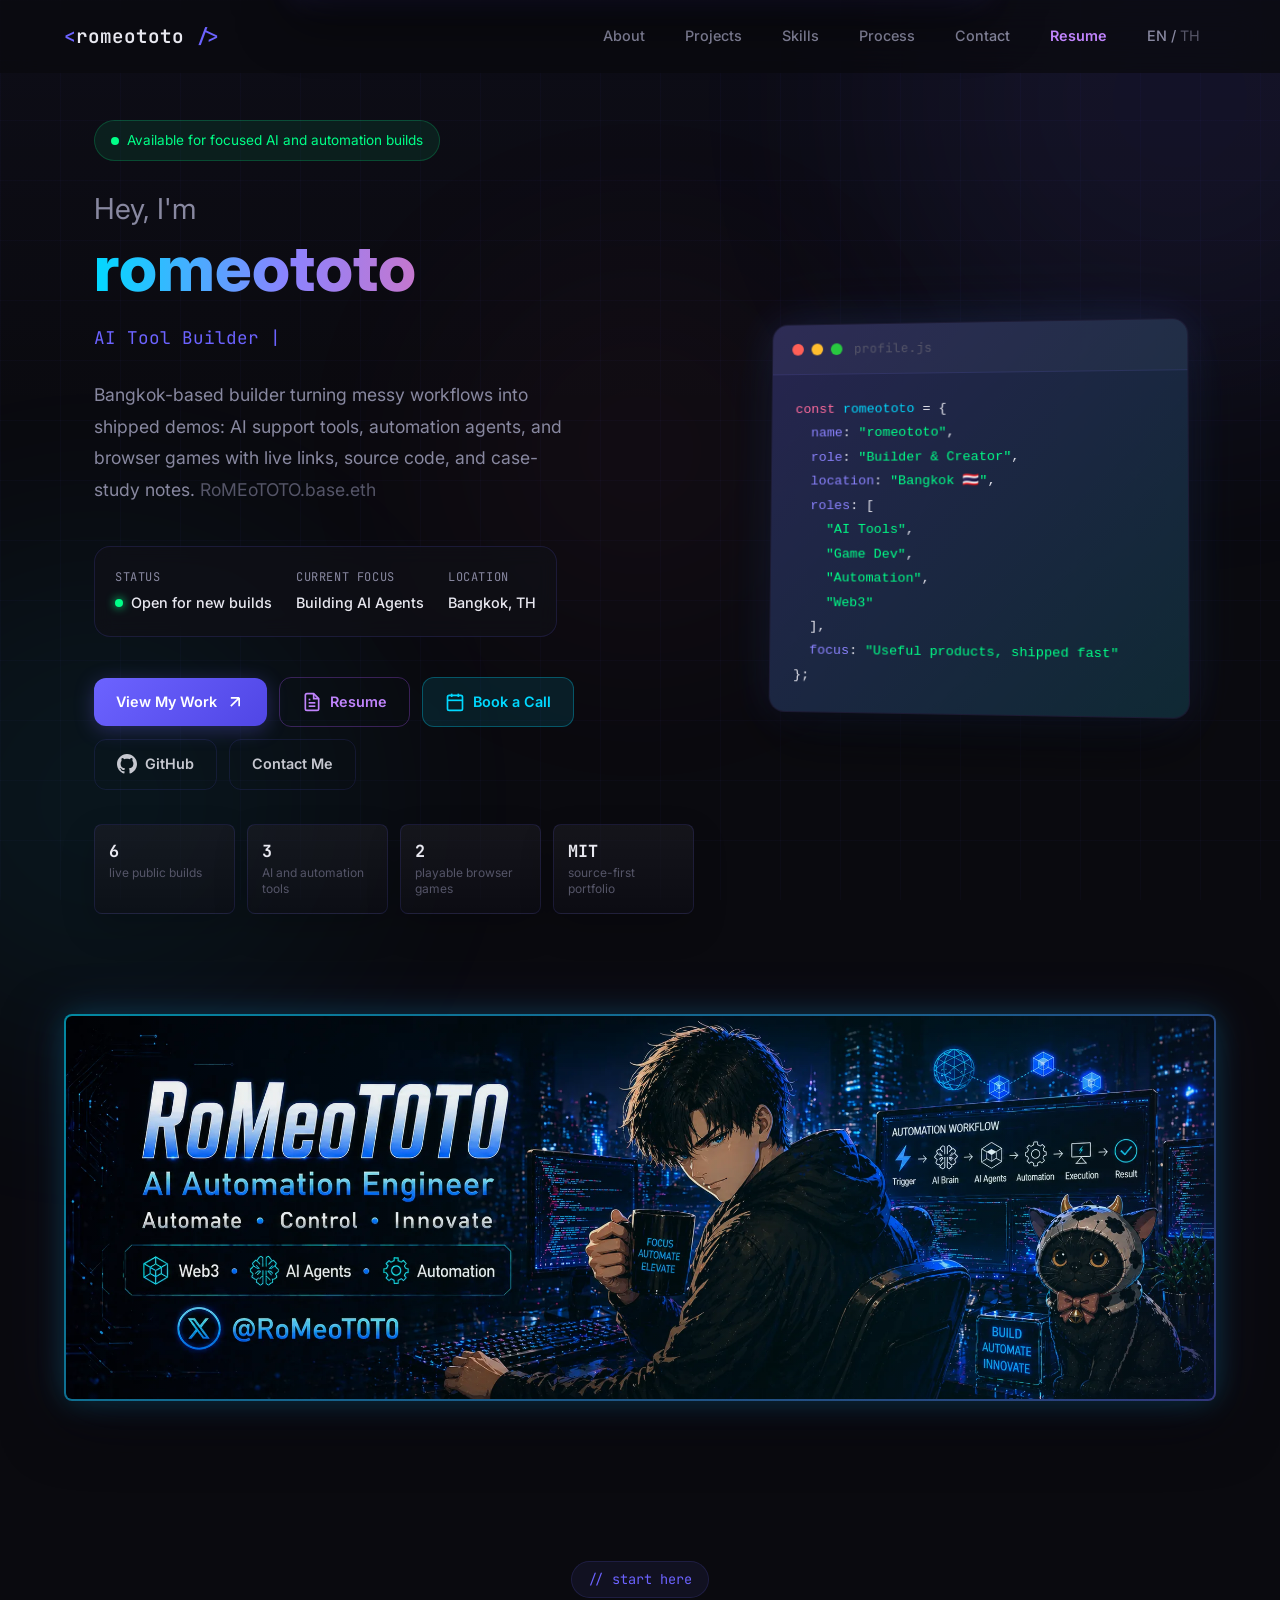
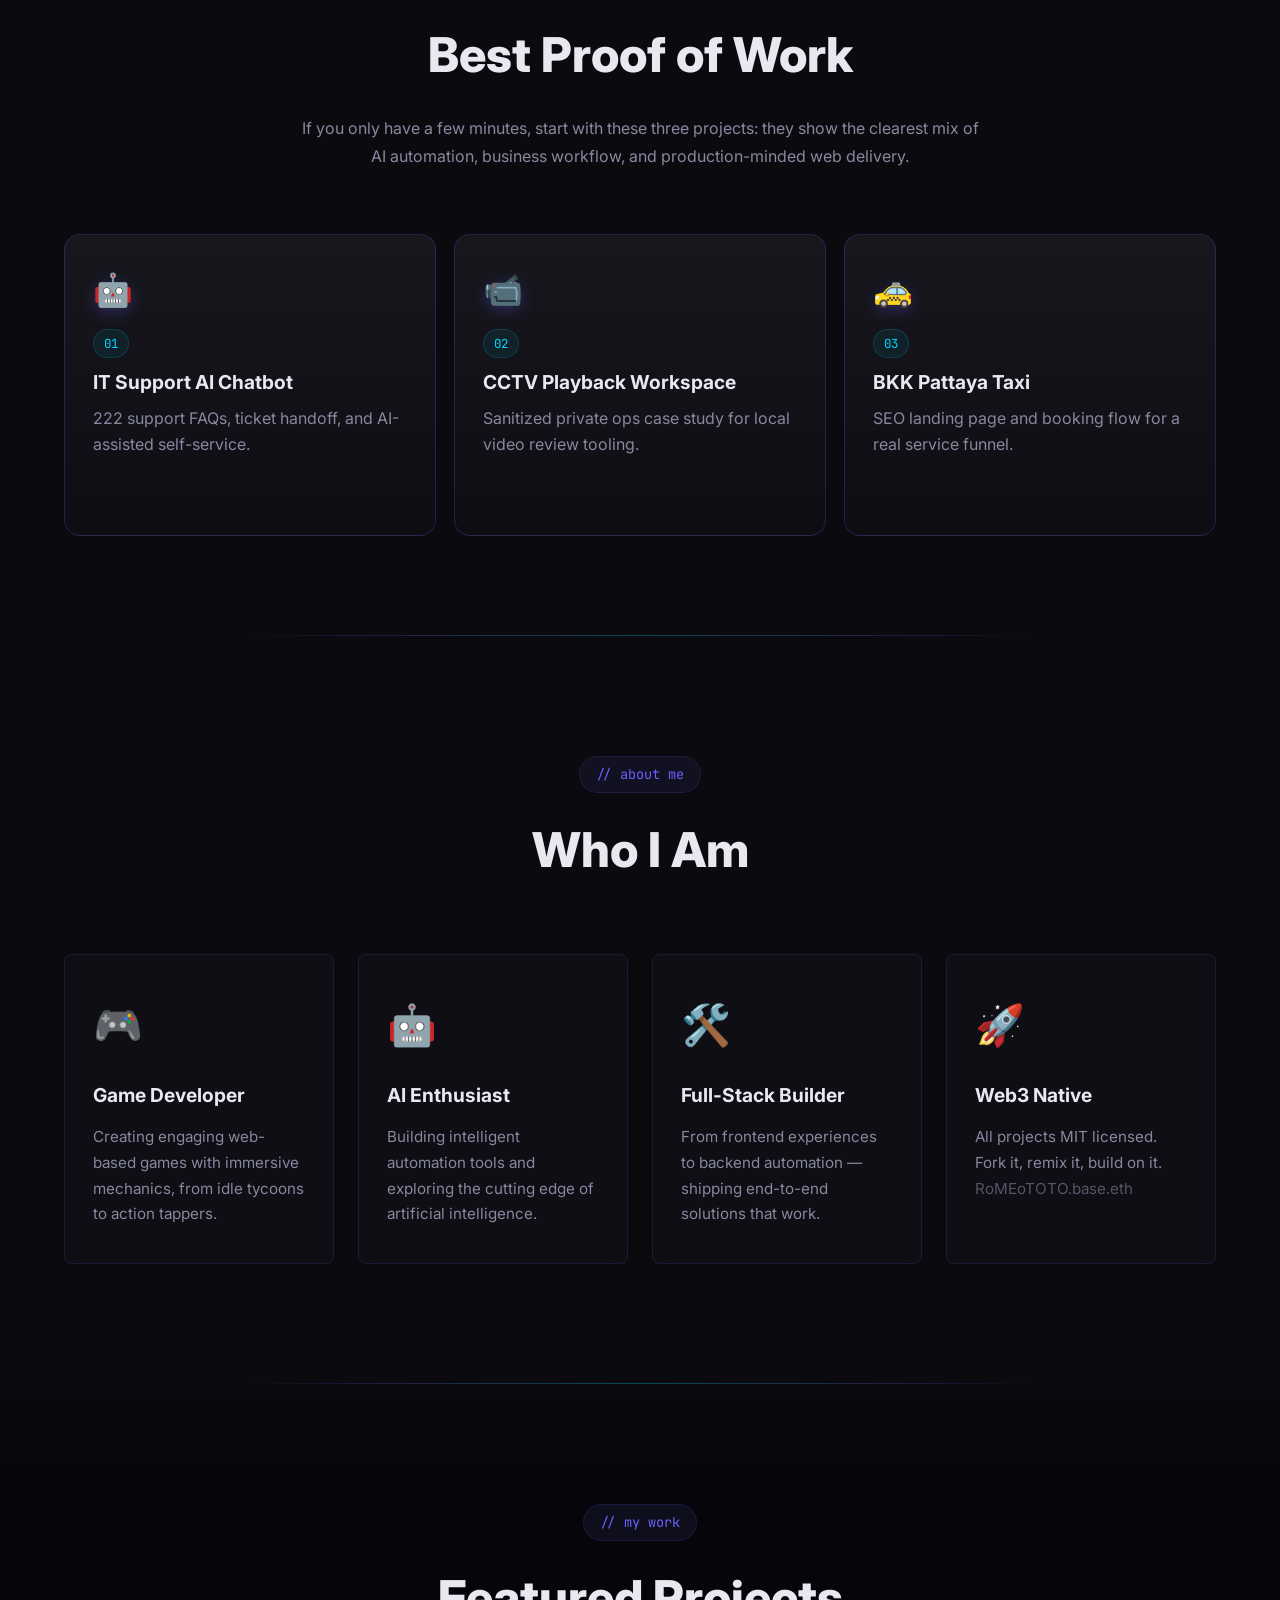
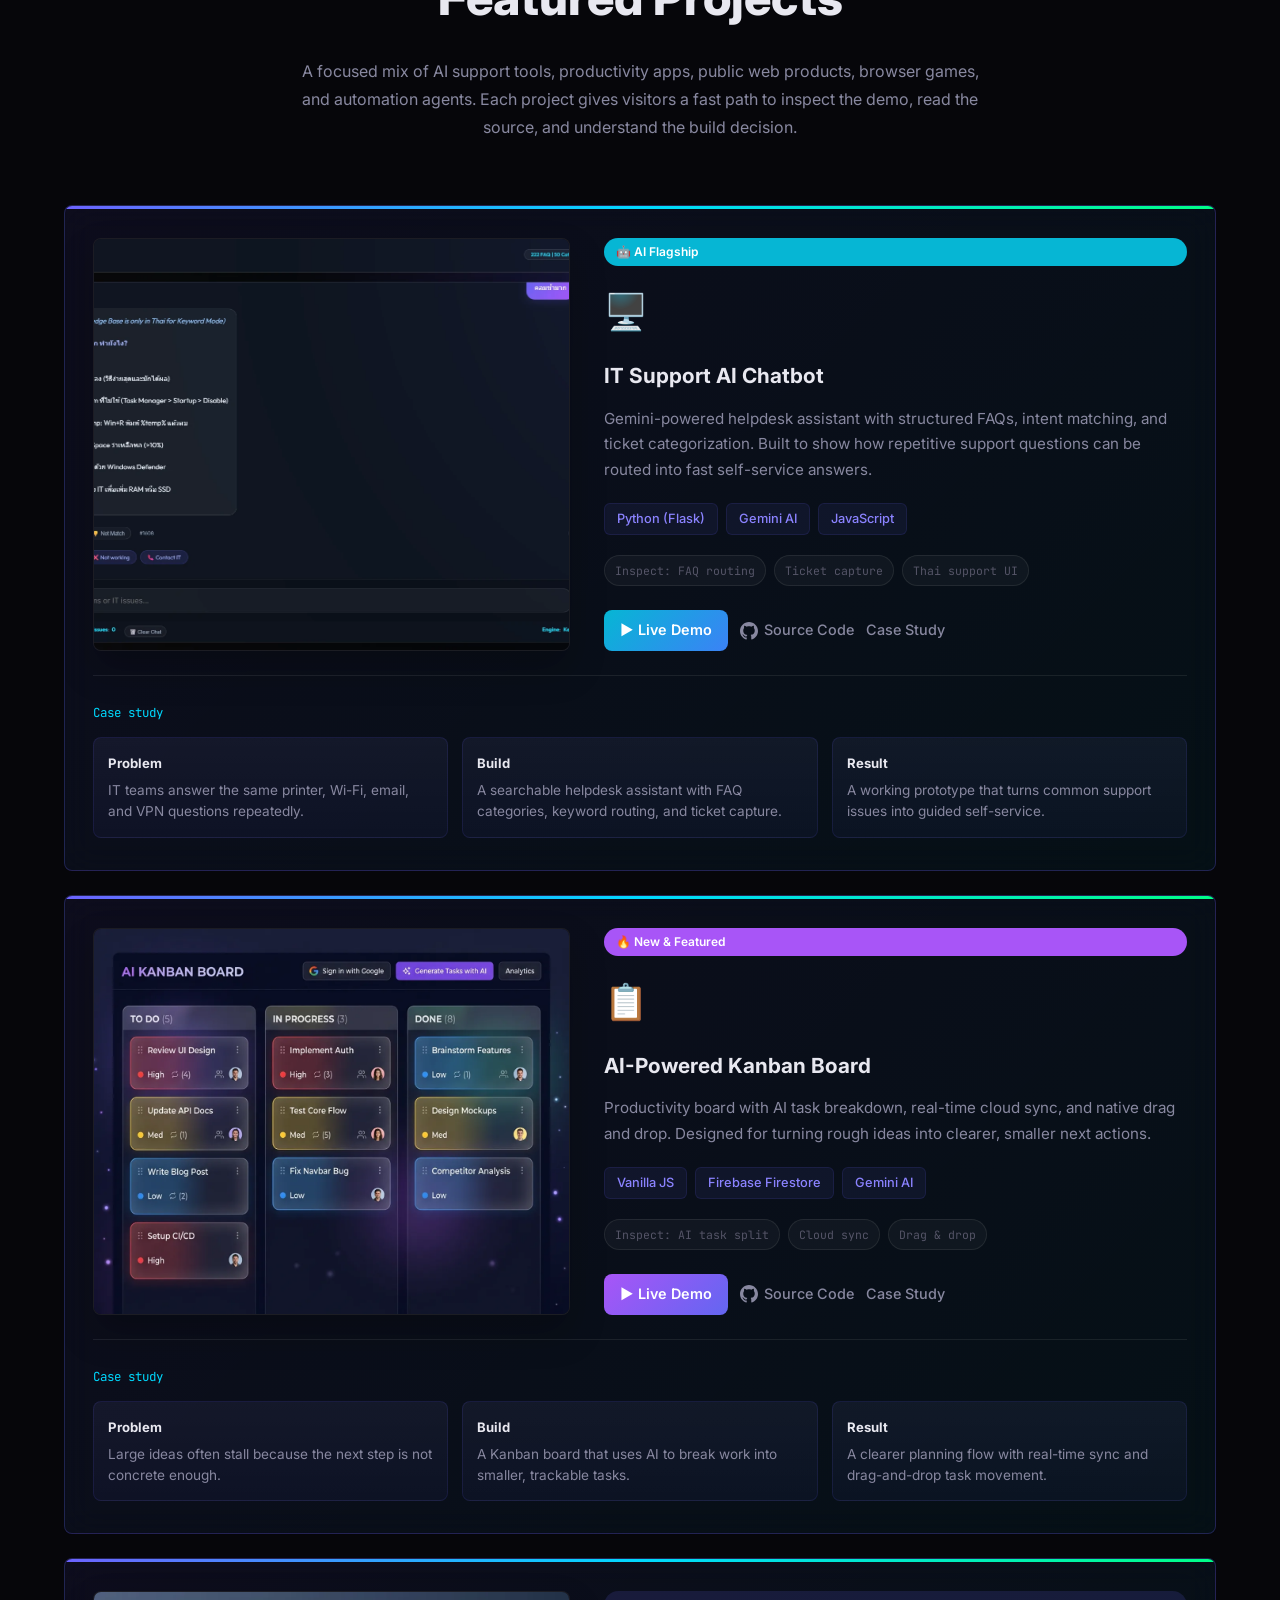
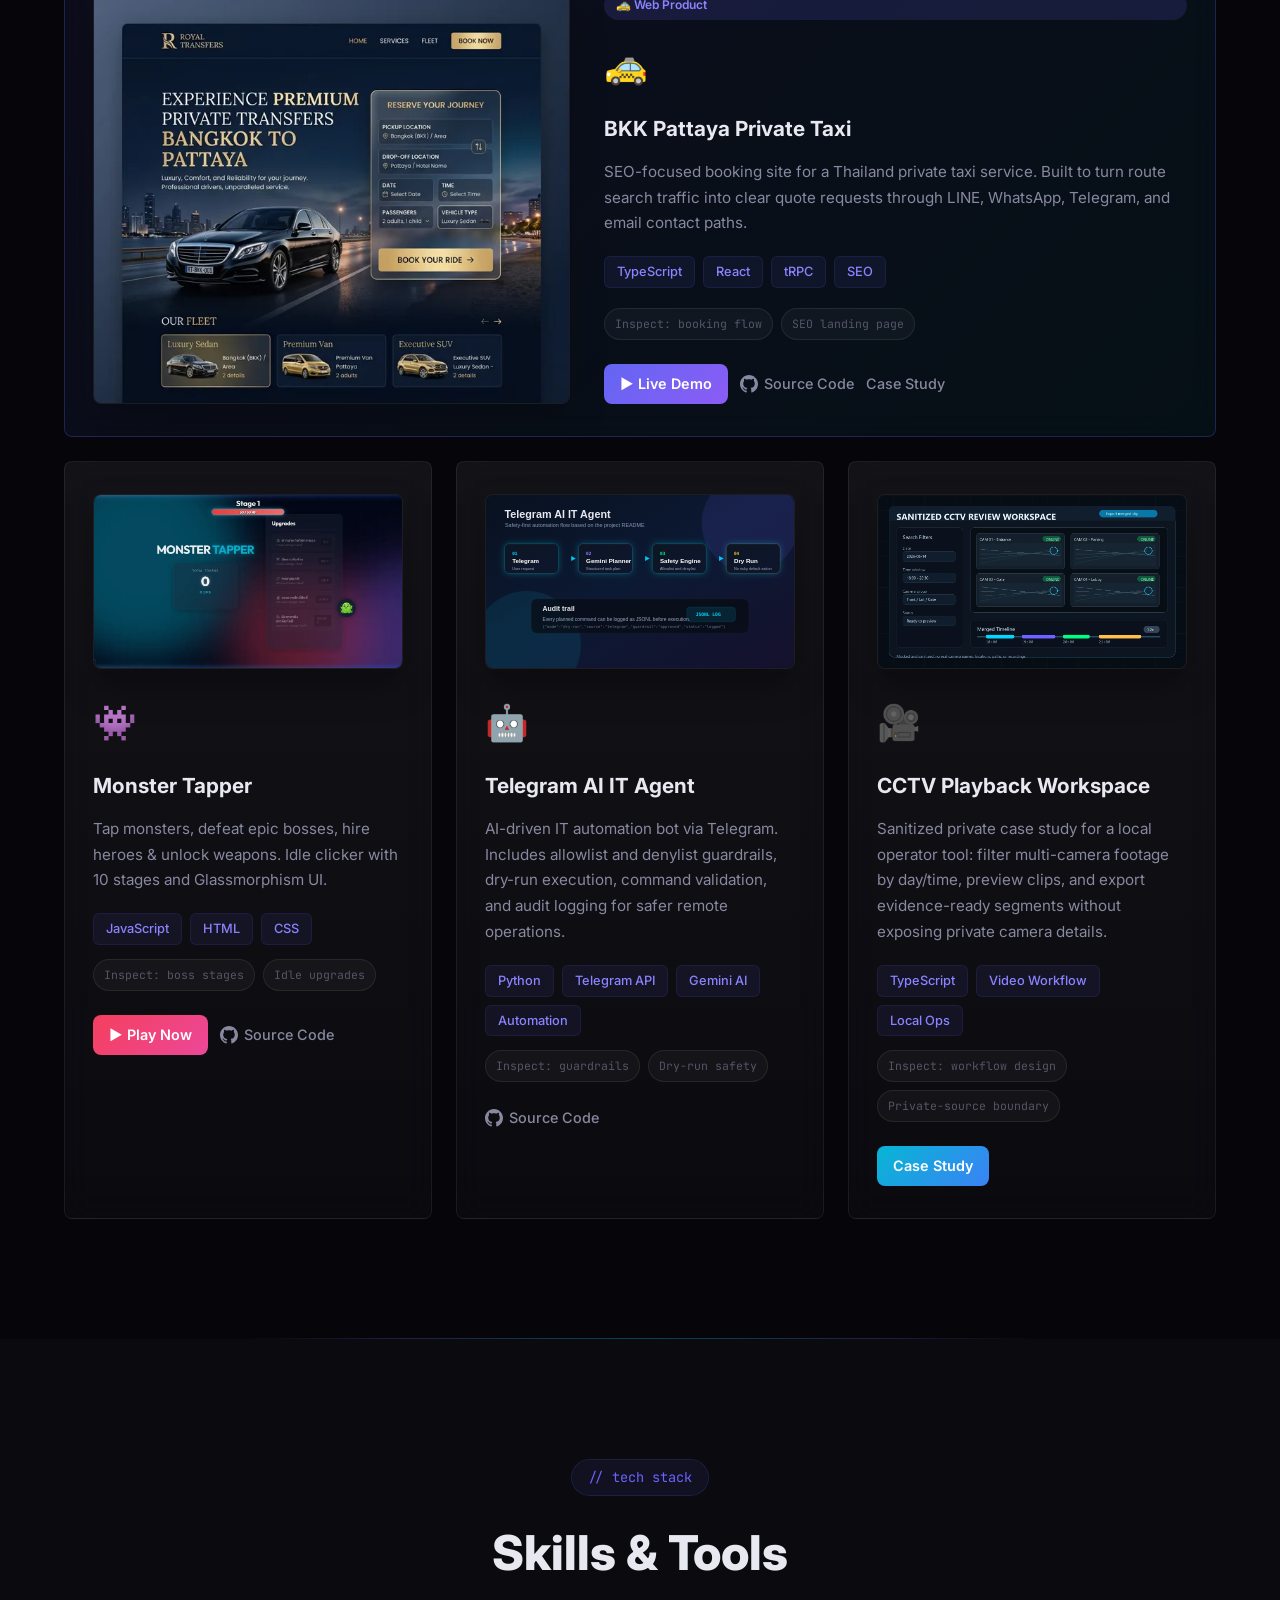
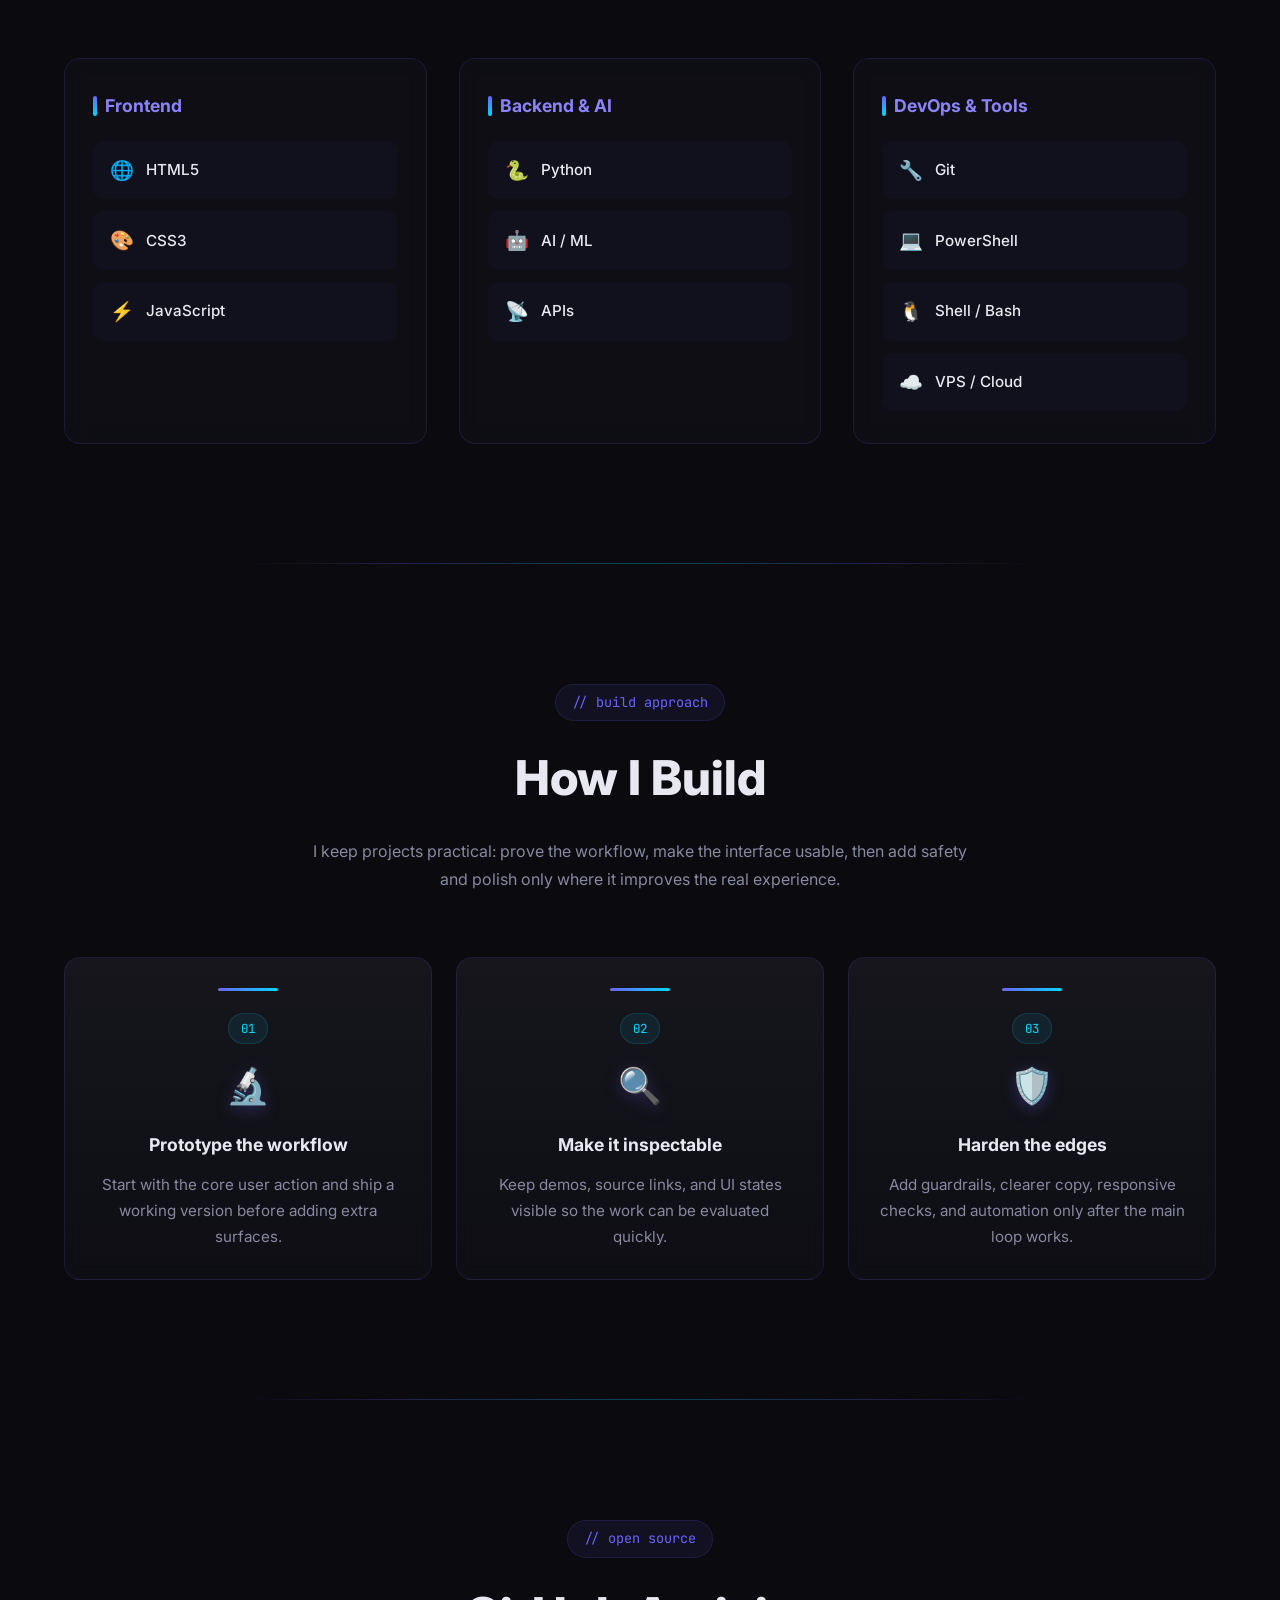
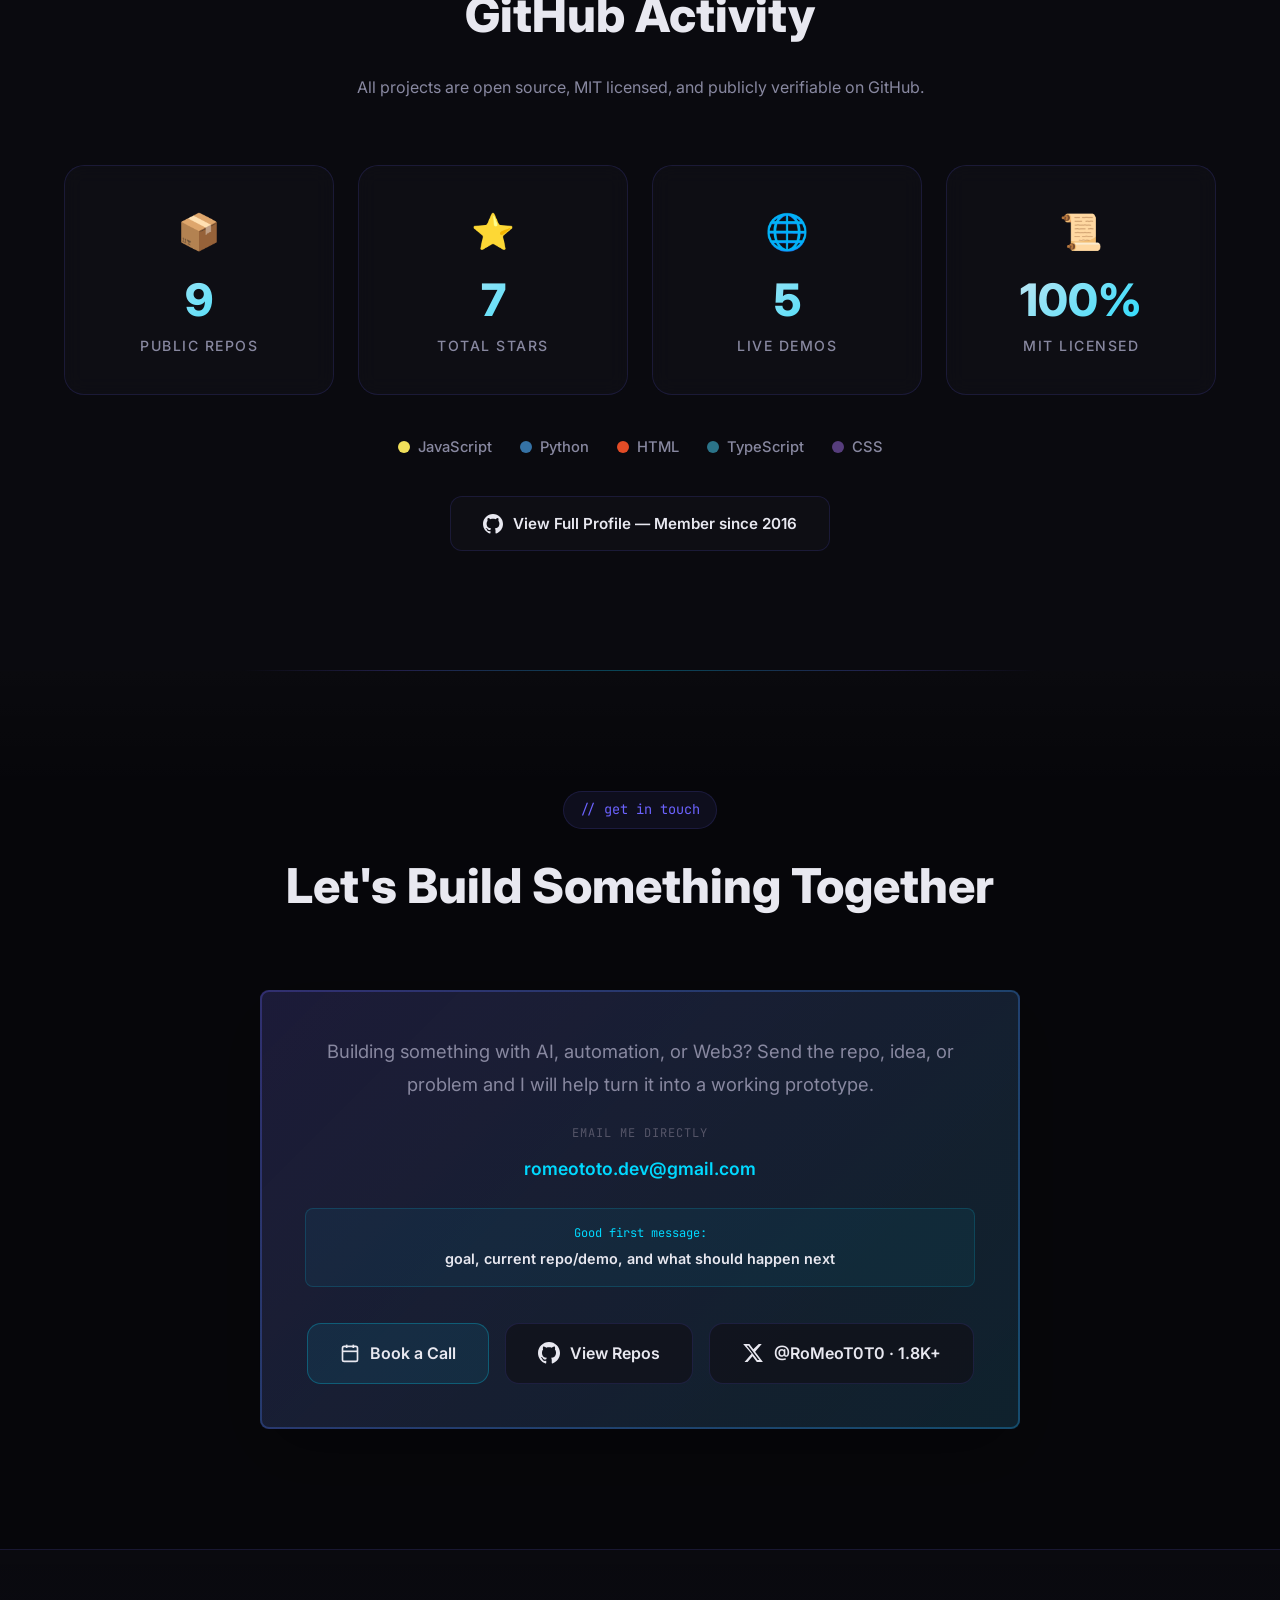
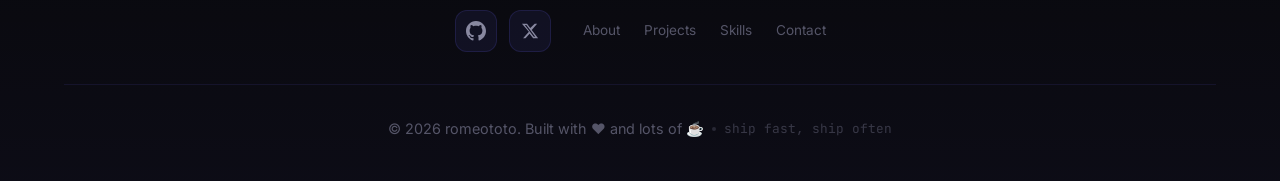
==== commit 307bec21: "docs: polish portfolio presentation" ====
--- a/index.html
+++ b/index.html
@@ -28,29 +28,35 @@
     />
     <!-- Twitter Cards -->
     <meta name="twitter:card" content="summary_large_image" />
-    <meta name="twitter:title" content="romeototo | AI Tools, Web Games, Automation" />
-    <meta name="twitter:description" content="Portfolio of romeototo, a Bangkok-based builder shipping AI tools, web games, and practical automation projects." />
-    <meta name="twitter:image" content="https://romeototo.github.io/portfolio-website/assets/screenshots/preview.png" />
+    <meta
+      name="twitter:title"
+      content="romeototo | AI Tools, Web Games, Automation"
+    />
+    <meta
+      name="twitter:description"
+      content="Portfolio of romeototo, a Bangkok-based builder shipping AI tools, web games, and practical automation projects."
+    />
+    <meta
+      name="twitter:image"
+      content="https://romeototo.github.io/portfolio-website/assets/screenshots/preview.png"
+    />
     <!-- Structured Data -->
     <script type="application/ld+json">
-    {
-      "@context": "https://schema.org",
-      "@type": "Person",
-      "name": "romeototo",
-      "url": "https://romeototo.github.io/portfolio-website/",
-      "jobTitle": "Automation Engineer & Builder",
-      "description": "Bangkok-based builder shipping AI tools, web games, and practical automation projects.",
-      "sameAs": [
-        "https://github.com/romeototo",
-        "https://x.com/RoMeoT0T0"
-      ],
-      "knowsAbout": ["AI Tools", "Web Games", "Automation", "Web3"],
-      "address": {
-        "@type": "PostalAddress",
-        "addressLocality": "Bangkok",
-        "addressCountry": "TH"
+      {
+        "@context": "https://schema.org",
+        "@type": "Person",
+        "name": "romeototo",
+        "url": "https://romeototo.github.io/portfolio-website/",
+        "jobTitle": "Automation Engineer & Builder",
+        "description": "Bangkok-based builder shipping AI tools, web games, and practical automation projects.",
+        "sameAs": ["https://github.com/romeototo", "https://x.com/RoMeoT0T0"],
+        "knowsAbout": ["AI Tools", "Web Games", "Automation", "Web3"],
+        "address": {
+          "@type": "PostalAddress",
+          "addressLocality": "Bangkok",
+          "addressCountry": "TH"
+        }
       }
-    }
     </script>
     <!-- Favicon -->
     <link rel="icon" type="image/svg+xml" href="assets/favicon.svg" />
@@ -96,7 +102,12 @@
             data-th="เรซูเม่"
             >Resume</a
           >
-          <a href="javascript:void(0);" class="nav-link lang-toggle" aria-label="Toggle language to Thai">EN / <span>TH</span></a>
+          <a
+            href="javascript:void(0);"
+            class="nav-link lang-toggle"
+            aria-label="Toggle language to Thai"
+            >EN / <span>TH</span></a
+          >
         </div>
         <button
           class="nav-toggle"
@@ -108,13 +119,18 @@
           <span></span><span></span><span></span>
         </button>
       </div>
-      <div class="scroll-progress"><div class="scroll-progress-bar" id="scrollProgress"></div></div>
+      <div class="scroll-progress">
+        <div class="scroll-progress-bar" id="scrollProgress"></div>
+      </div>
     </nav>
 
     <!-- Hero Section -->
     <section class="hero" id="hero">
       <div class="hero-content">
-        <div class="hero-badge" data-th="<span class='badge-dot'></span>รับพัฒนาระบบ AI และ Automation">
+        <div
+          class="hero-badge"
+          data-th="<span class='badge-dot'></span>รับพัฒนาระบบ AI และ Automation"
+        >
           <span class="badge-dot"></span>
           Available for focused AI and automation builds
         </div>
@@ -123,11 +139,16 @@
           <span class="hero-name">romeototo</span>
         </h1>
         <div class="hero-roles">
-          <span class="sr-only">Builder & Creator, AI Tools, Game Dev, Automation, Web3</span>
+          <span class="sr-only"
+            >Builder & Creator, AI Tools, Game Dev, Automation, Web3</span
+          >
           <span class="role-text" id="typewriter" aria-hidden="true"></span>
           <span class="cursor" aria-hidden="true">|</span>
         </div>
-        <p class="hero-description" data-th="นักพัฒนาจากกรุงเทพฯ ที่เปลี่ยน Workflow วุ่นวายให้กลายเป็น Demo ที่ใช้งานได้จริง: AI Support Tools, Automation Agents, และ Web Games <span class='muted-inline'>RoMEoTOTO.base.eth</span>">
+        <p
+          class="hero-description"
+          data-th="นักพัฒนาจากกรุงเทพฯ ที่เปลี่ยน Workflow วุ่นวายให้กลายเป็น Demo ที่ใช้งานได้จริง: AI Support Tools, Automation Agents, และ Web Games <span class='muted-inline'>RoMEoTOTO.base.eth</span>"
+        >
           Bangkok-based builder turning messy workflows into shipped demos: AI
           support tools, automation agents, and browser games with live links,
           source code, and case-study notes.
@@ -144,8 +165,12 @@
             </span>
           </div>
           <div class="status-item">
-            <span class="status-label" data-th="โฟกัสปัจจุบัน">Current Focus</span>
-            <span class="status-value" data-th="พัฒนาระบบ AI Agents">Building AI Agents</span>
+            <span class="status-label" data-th="โฟกัสปัจจุบัน"
+              >Current Focus</span
+            >
+            <span class="status-value" data-th="พัฒนาระบบ AI Agents"
+              >Building AI Agents</span
+            >
           </div>
           <div class="status-item">
             <span class="status-label" data-th="ที่อยู่">Location</span>
@@ -155,9 +180,20 @@
 
         <div class="hero-cta">
           <div class="hero-cta-row">
-            <a href="#projects" class="btn btn-primary" data-th="<span>ดูผลงานของผม</span><svg width='20' height='20' viewBox='0 0 24 24' fill='none' stroke='currentColor' stroke-width='2'><path d='M7 17L17 7M17 7H7M17 7v10'></path></svg>">
+            <a
+              href="#projects"
+              class="btn btn-primary"
+              data-th="<span>ดูผลงานของผม</span><svg width='20' height='20' viewBox='0 0 24 24' fill='none' stroke='currentColor' stroke-width='2'><path d='M7 17L17 7M17 7H7M17 7v10'></path></svg>"
+            >
               <span>View My Work</span>
-              <svg width="20" height="20" viewBox="0 0 24 24" fill="none" stroke="currentColor" stroke-width="2">
+              <svg
+                width="20"
+                height="20"
+                viewBox="0 0 24 24"
+                fill="none"
+                stroke="currentColor"
+                stroke-width="2"
+              >
                 <path d="M7 17L17 7M17 7H7M17 7v10" />
               </svg>
             </a>
@@ -168,8 +204,17 @@
               class="btn btn-resume"
               data-th="<svg width='20' height='20' viewBox='0 0 24 24' fill='none' stroke='currentColor' stroke-width='2'><path d='M14 2H6a2 2 0 0 0-2 2v16a2 2 0 0 0 2 2h12a2 2 0 0 0 2-2V8z'></path><polyline points='14 2 14 8 20 8'></polyline><line x1='16' y1='13' x2='8' y2='13'></line><line x1='16' y1='17' x2='8' y2='17'></line><polyline points='10 9 9 9 8 9'></polyline></svg><span>เรซูเม่</span>"
             >
-              <svg width="20" height="20" viewBox="0 0 24 24" fill="none" stroke="currentColor" stroke-width="2">
-                <path d="M14 2H6a2 2 0 0 0-2 2v16a2 2 0 0 0 2 2h12a2 2 0 0 0 2-2V8z"></path>
+              <svg
+                width="20"
+                height="20"
+                viewBox="0 0 24 24"
+                fill="none"
+                stroke="currentColor"
+                stroke-width="2"
+              >
+                <path
+                  d="M14 2H6a2 2 0 0 0-2 2v16a2 2 0 0 0 2 2h12a2 2 0 0 0 2-2V8z"
+                ></path>
                 <polyline points="14 2 14 8 20 8"></polyline>
                 <line x1="16" y1="13" x2="8" y2="13"></line>
                 <line x1="16" y1="17" x2="8" y2="17"></line>
@@ -184,7 +229,14 @@
               class="btn btn-secondary"
               data-th="<svg width='20' height='20' viewBox='0 0 24 24' fill='none' stroke='currentColor' stroke-width='2'><rect x='3' y='4' width='18' height='18' rx='2' ry='2'></rect><line x1='16' y1='2' x2='16' y2='6'></line><line x1='8' y1='2' x2='8' y2='6'></line><line x1='3' y1='10' x2='21' y2='10'></line></svg><span>นัดคุยงาน</span>"
             >
-              <svg width="20" height="20" viewBox="0 0 24 24" fill="none" stroke="currentColor" stroke-width="2">
+              <svg
+                width="20"
+                height="20"
+                viewBox="0 0 24 24"
+                fill="none"
+                stroke="currentColor"
+                stroke-width="2"
+              >
                 <rect x="3" y="4" width="18" height="18" rx="2" ry="2"></rect>
                 <line x1="16" y1="2" x2="16" y2="6"></line>
                 <line x1="8" y1="2" x2="8" y2="6"></line>
@@ -201,8 +253,15 @@
               class="btn btn-ghost btn-icon"
               aria-label="Open romeototo on GitHub"
             >
-              <svg width="20" height="20" viewBox="0 0 24 24" fill="currentColor">
-                <path d="M12 0c-6.626 0-12 5.373-12 12 0 5.302 3.438 9.8 8.207 11.387.599.111.793-.261.793-.577v-2.234c-3.338.726-4.033-1.416-4.033-1.416-.546-1.387-1.333-1.756-1.333-1.756-1.089-.745.083-.729.083-.729 1.205.084 1.839 1.237 1.839 1.237 1.07 1.834 2.807 1.304 3.492.997.107-.775.418-1.305.762-1.604-2.665-.305-5.467-1.334-5.467-5.931 0-1.311.469-2.381 1.236-3.221-.124-.303-.535-1.524.117-3.176 0 0 1.008-.322 3.301 1.23.957-.266 1.983-.399 3.003-.404 1.02.005 2.047.138 3.006.404 2.291-1.552 3.297-1.23 3.297-1.23.653 1.653.242 2.874.118 3.176.77.84 1.235 1.911 1.235 3.221 0 4.609-2.807 5.624-5.479 5.921.43.372.823 1.102.823 2.222v3.293c0 .319.192.694.801.576 4.765-1.589 8.199-6.086 8.199-11.386 0-6.627-5.373-12-12-12z" />
+              <svg
+                width="20"
+                height="20"
+                viewBox="0 0 24 24"
+                fill="currentColor"
+              >
+                <path
+                  d="M12 0c-6.626 0-12 5.373-12 12 0 5.302 3.438 9.8 8.207 11.387.599.111.793-.261.793-.577v-2.234c-3.338.726-4.033-1.416-4.033-1.416-.546-1.387-1.333-1.756-1.333-1.756-1.089-.745.083-.729.083-.729 1.205.084 1.839 1.237 1.839 1.237 1.07 1.834 2.807 1.304 3.492.997.107-.775.418-1.305.762-1.604-2.665-.305-5.467-1.334-5.467-5.931 0-1.311.469-2.381 1.236-3.221-.124-.303-.535-1.524.117-3.176 0 0 1.008-.322 3.301 1.23.957-.266 1.983-.399 3.003-.404 1.02.005 2.047.138 3.006.404 2.291-1.552 3.297-1.23 3.297-1.23.653 1.653.242 2.874.118 3.176.77.84 1.235 1.911 1.235 3.221 0 4.609-2.807 5.624-5.479 5.921.43.372.823 1.102.823 2.222v3.293c0 .319.192.694.801.576 4.765-1.589 8.199-6.086 8.199-11.386 0-6.627-5.373-12-12-12z"
+                />
               </svg>
               <span>GitHub</span>
             </a>
@@ -286,8 +345,13 @@
       <div class="container">
         <div class="section-header">
           <span class="section-tag">// start here</span>
-          <h2 class="section-title" data-th="ผลงานที่ดีที่สุด">Best Proof of Work</h2>
-          <p class="section-intro" data-th="ถ้าคุณมีเวลาแค่ไม่กี่นาที แนะนำให้เริ่มจาก 3 โปรเจกต์นี้ครับ: เป็นผลงานที่ผสมผสานระหว่าง AI, ระบบ Automation และการพัฒนา Web ที่นำไปใช้ได้จริง">
+          <h2 class="section-title" data-th="ผลงานที่ดีที่สุด">
+            Best Proof of Work
+          </h2>
+          <p
+            class="section-intro"
+            data-th="ถ้าคุณมีเวลาแค่ไม่กี่นาที แนะนำให้เริ่มจาก 3 โปรเจกต์นี้ครับ: เป็นผลงานที่ผสมผสานระหว่าง AI, ระบบ Automation และการพัฒนา Web ที่นำไปใช้ได้จริง"
+          >
             If you only have a few minutes, start with these three projects:
             they show the clearest mix of AI automation, business workflow, and
             production-minded web delivery.
@@ -372,8 +436,13 @@
       <div class="container">
         <div class="section-header">
           <span class="section-tag">// my work</span>
-          <h2 class="section-title" data-th="โปรเจกต์เด่น">Featured Projects</h2>
-          <p class="section-intro" data-th="รวบรวมผลงานทั้ง AI Support, Web Apps, เกมบราวเซอร์ และ Automation Agents ที่เน้นโชว์ Demo โค้ด และวิธีการแก้ปัญหา">
+          <h2 class="section-title" data-th="โปรเจกต์เด่น">
+            Featured Projects
+          </h2>
+          <p
+            class="section-intro"
+            data-th="รวบรวมผลงานทั้ง AI Support, Web Apps, เกมบราวเซอร์ และ Automation Agents ที่เน้นโชว์ Demo โค้ด และวิธีการแก้ปัญหา"
+          >
             A focused mix of AI support tools, productivity apps, public web
             products, browser games, and automation agents. Each project gives
             visitors a fast path to inspect the demo, read the source, and
@@ -764,7 +833,9 @@
       <div class="container">
         <div class="section-header">
           <span class="section-tag">// tech stack</span>
-          <h2 class="section-title" data-th="ทักษะและเครื่องมือ">Skills & Tools</h2>
+          <h2 class="section-title" data-th="ทักษะและเครื่องมือ">
+            Skills & Tools
+          </h2>
         </div>
         <div class="skills-grid">
           <div class="skill-category">
@@ -822,7 +893,10 @@
         <div class="section-header">
           <span class="section-tag">// build approach</span>
           <h2 class="section-title" data-th="แนวทางการทำงาน">How I Build</h2>
-          <p class="section-intro" data-th="ผมเน้นทำโปรเจกต์ที่ใช้งานได้จริง: พิสูจน์แนวคิด ทำหน้าตาให้ใช้งานง่าย แล้วค่อยเติมระบบอื่นๆ เฉพาะจุดที่เพิ่มประสบการณ์การใช้งานให้ดีขึ้นจริงๆ">
+          <p
+            class="section-intro"
+            data-th="ผมเน้นทำโปรเจกต์ที่ใช้งานได้จริง: พิสูจน์แนวคิด ทำหน้าตาให้ใช้งานง่าย แล้วค่อยเติมระบบอื่นๆ เฉพาะจุดที่เพิ่มประสบการณ์การใช้งานให้ดีขึ้นจริงๆ"
+          >
             I keep projects practical: prove the workflow, make the interface
             usable, then add safety and polish only where it improves the real
             experience.
@@ -865,8 +939,13 @@
       <div class="container">
         <div class="section-header">
           <span class="section-tag">// open source</span>
-          <h2 class="section-title" data-th="กิจกรรม GitHub">GitHub Activity</h2>
-          <p class="section-intro">All projects are open source, MIT licensed, and publicly verifiable on GitHub.</p>
+          <h2 class="section-title" data-th="กิจกรรม GitHub">
+            GitHub Activity
+          </h2>
+          <p class="section-intro">
+            All projects are open source, MIT licensed, and publicly verifiable
+            on GitHub.
+          </p>
         </div>
         <div class="github-stats-grid">
           <div class="github-stat-card">
@@ -891,15 +970,38 @@
           </div>
         </div>
         <div class="github-langs-row">
-          <span class="github-lang"><span class="lang-dot" style="background:#f1e05a"></span>JavaScript</span>
-          <span class="github-lang"><span class="lang-dot" style="background:#3572A5"></span>Python</span>
-          <span class="github-lang"><span class="lang-dot" style="background:#e34c26"></span>HTML</span>
-          <span class="github-lang"><span class="lang-dot" style="background:#2b7489"></span>TypeScript</span>
-          <span class="github-lang"><span class="lang-dot" style="background:#563d7c"></span>CSS</span>
+          <span class="github-lang"
+            ><span class="lang-dot" style="background: #f1e05a"></span
+            >JavaScript</span
+          >
+          <span class="github-lang"
+            ><span class="lang-dot" style="background: #3572a5"></span
+            >Python</span
+          >
+          <span class="github-lang"
+            ><span class="lang-dot" style="background: #e34c26"></span
+            >HTML</span
+          >
+          <span class="github-lang"
+            ><span class="lang-dot" style="background: #2b7489"></span
+            >TypeScript</span
+          >
+          <span class="github-lang"
+            ><span class="lang-dot" style="background: #563d7c"></span>CSS</span
+          >
         </div>
         <div class="github-cta">
-          <a href="https://github.com/romeototo" target="_blank" rel="noopener noreferrer" class="github-profile-link">
-            <svg width="20" height="20" viewBox="0 0 24 24" fill="currentColor"><path d="M12 0c-6.626 0-12 5.373-12 12 0 5.302 3.438 9.8 8.207 11.387.599.111.793-.261.793-.577v-2.234c-3.338.726-4.033-1.416-4.033-1.416-.546-1.387-1.333-1.756-1.333-1.756-1.089-.745.083-.729.083-.729 1.205.084 1.839 1.237 1.839 1.237 1.07 1.834 2.807 1.304 3.492.997.107-.775.418-1.305.762-1.604-2.665-.305-5.467-1.334-5.467-5.931 0-1.311.469-2.381 1.236-3.221-.124-.303-.535-1.524.117-3.176 0 0 1.008-.322 3.301 1.23.957-.266 1.983-.399 3.003-.404 1.02.005 2.047.138 3.006.404 2.291-1.552 3.297-1.23 3.297-1.23.653 1.653.242 2.874.118 3.176.77.84 1.235 1.911 1.235 3.221 0 4.609-2.807 5.624-5.479 5.921.43.372.823 1.102.823 2.222v3.293c0 .319.192.694.801.576 4.765-1.589 8.199-6.086 8.199-11.386 0-6.627-5.373-12-12-12z"/></svg>
+          <a
+            href="https://github.com/romeototo"
+            target="_blank"
+            rel="noopener noreferrer"
+            class="github-profile-link"
+          >
+            <svg width="20" height="20" viewBox="0 0 24 24" fill="currentColor">
+              <path
+                d="M12 0c-6.626 0-12 5.373-12 12 0 5.302 3.438 9.8 8.207 11.387.599.111.793-.261.793-.577v-2.234c-3.338.726-4.033-1.416-4.033-1.416-.546-1.387-1.333-1.756-1.333-1.756-1.089-.745.083-.729.083-.729 1.205.084 1.839 1.237 1.839 1.237 1.07 1.834 2.807 1.304 3.492.997.107-.775.418-1.305.762-1.604-2.665-.305-5.467-1.334-5.467-5.931 0-1.311.469-2.381 1.236-3.221-.124-.303-.535-1.524.117-3.176 0 0 1.008-.322 3.301 1.23.957-.266 1.983-.399 3.003-.404 1.02.005 2.047.138 3.006.404 2.291-1.552 3.297-1.23 3.297-1.23.653 1.653.242 2.874.118 3.176.77.84 1.235 1.911 1.235 3.221 0 4.609-2.807 5.624-5.479 5.921.43.372.823 1.102.823 2.222v3.293c0 .319.192.694.801.576 4.765-1.589 8.199-6.086 8.199-11.386 0-6.627-5.373-12-12-12z"
+              />
+            </svg>
             View Full Profile — Member since 2016
           </a>
         </div>
@@ -920,11 +1022,18 @@
           </p>
           <div class="contact-email">
             <span class="contact-email-label">Email me directly</span>
-            <a href="mailto:romeototo.dev@gmail.com" class="contact-email-link" id="contactEmail">romeototo.dev@gmail.com</a>
+            <a
+              href="mailto:romeototo.dev@gmail.com"
+              class="contact-email-link"
+              id="contactEmail"
+              >romeototo.dev@gmail.com</a
+            >
           </div>
           <div class="contact-brief">
             <span>Good first message:</span>
-            <strong>goal, current repo/demo, and what should happen next</strong>
+            <strong
+              >goal, current repo/demo, and what should happen next</strong
+            >
           </div>
           <div class="contact-links">
             <a
@@ -933,7 +1042,14 @@
               rel="noopener noreferrer"
               class="contact-btn contact-btn-primary"
             >
-              <svg width="20" height="20" viewBox="0 0 24 24" fill="none" stroke="currentColor" stroke-width="2">
+              <svg
+                width="20"
+                height="20"
+                viewBox="0 0 24 24"
+                fill="none"
+                stroke="currentColor"
+                stroke-width="2"
+              >
                 <rect x="3" y="4" width="18" height="18" rx="2" ry="2"></rect>
                 <line x1="16" y1="2" x2="16" y2="6"></line>
                 <line x1="8" y1="2" x2="8" y2="6"></line>
@@ -947,8 +1063,15 @@
               rel="noopener noreferrer"
               class="contact-btn"
             >
-              <svg width="22" height="22" viewBox="0 0 24 24" fill="currentColor">
-                <path d="M12 0c-6.626 0-12 5.373-12 12 0 5.302 3.438 9.8 8.207 11.387.599.111.793-.261.793-.577v-2.234c-3.338.726-4.033-1.416-4.033-1.416-.546-1.387-1.333-1.756-1.333-1.756-1.089-.745.083-.729.083-.729 1.205.084 1.839 1.237 1.839 1.237 1.07 1.834 2.807 1.304 3.492.997.107-.775.418-1.305.762-1.604-2.665-.305-5.467-1.334-5.467-5.931 0-1.311.469-2.381 1.236-3.221-.124-.303-.535-1.524.117-3.176 0 0 1.008-.322 3.301 1.23.957-.266 1.983-.399 3.003-.404 1.02.005 2.047.138 3.006.404 2.291-1.552 3.297-1.23 3.297-1.23.653 1.653.242 2.874.118 3.176.77.84 1.235 1.911 1.235 3.221 0 4.609-2.807 5.624-5.479 5.921.43.372.823 1.102.823 2.222v3.293c0 .319.192.694.801.576 4.765-1.589 8.199-6.086 8.199-11.386 0-6.627-5.373-12-12-12z" />
+              <svg
+                width="22"
+                height="22"
+                viewBox="0 0 24 24"
+                fill="currentColor"
+              >
+                <path
+                  d="M12 0c-6.626 0-12 5.373-12 12 0 5.302 3.438 9.8 8.207 11.387.599.111.793-.261.793-.577v-2.234c-3.338.726-4.033-1.416-4.033-1.416-.546-1.387-1.333-1.756-1.333-1.756-1.089-.745.083-.729.083-.729 1.205.084 1.839 1.237 1.839 1.237 1.07 1.834 2.807 1.304 3.492.997.107-.775.418-1.305.762-1.604-2.665-.305-5.467-1.334-5.467-5.931 0-1.311.469-2.381 1.236-3.221-.124-.303-.535-1.524.117-3.176 0 0 1.008-.322 3.301 1.23.957-.266 1.983-.399 3.003-.404 1.02.005 2.047.138 3.006.404 2.291-1.552 3.297-1.23 3.297-1.23.653 1.653.242 2.874.118 3.176.77.84 1.235 1.911 1.235 3.221 0 4.609-2.807 5.624-5.479 5.921.43.372.823 1.102.823 2.222v3.293c0 .319.192.694.801.576 4.765-1.589 8.199-6.086 8.199-11.386 0-6.627-5.373-12-12-12z"
+                />
               </svg>
               View Repos
             </a>
@@ -958,8 +1081,15 @@
               rel="noopener noreferrer"
               class="contact-btn"
             >
-              <svg width="22" height="22" viewBox="0 0 24 24" fill="currentColor">
-                <path d="M18.244 2.25h3.308l-7.227 8.26 8.502 11.24H16.17l-4.714-6.231-5.401 6.231H2.748l7.73-8.835L1.254 2.25H8.08l4.253 5.622zm-1.161 17.52h1.833L7.084 4.126H5.117z" />
+              <svg
+                width="22"
+                height="22"
+                viewBox="0 0 24 24"
+                fill="currentColor"
+              >
+                <path
+                  d="M18.244 2.25h3.308l-7.227 8.26 8.502 11.24H16.17l-4.714-6.231-5.401 6.231H2.748l7.73-8.835L1.254 2.25H8.08l4.253 5.622zm-1.161 17.52h1.833L7.084 4.126H5.117z"
+                />
               </svg>
               @RoMeoT0T0 · 1.8K+
             </a>
@@ -973,14 +1103,38 @@
       <div class="footer-content">
         <div class="footer-grid">
           <div class="footer-social">
-            <a href="https://github.com/romeototo" target="_blank" rel="noopener noreferrer" aria-label="GitHub">
-              <svg width="20" height="20" viewBox="0 0 24 24" fill="currentColor">
-                <path d="M12 0c-6.626 0-12 5.373-12 12 0 5.302 3.438 9.8 8.207 11.387.599.111.793-.261.793-.577v-2.234c-3.338.726-4.033-1.416-4.033-1.416-.546-1.387-1.333-1.756-1.333-1.756-1.089-.745.083-.729.083-.729 1.205.084 1.839 1.237 1.839 1.237 1.07 1.834 2.807 1.304 3.492.997.107-.775.418-1.305.762-1.604-2.665-.305-5.467-1.334-5.467-5.931 0-1.311.469-2.381 1.236-3.221-.124-.303-.535-1.524.117-3.176 0 0 1.008-.322 3.301 1.23.957-.266 1.983-.399 3.003-.404 1.02.005 2.047.138 3.006.404 2.291-1.552 3.297-1.23 3.297-1.23.653 1.653.242 2.874.118 3.176.77.84 1.235 1.911 1.235 3.221 0 4.609-2.807 5.624-5.479 5.921.43.372.823 1.102.823 2.222v3.293c0 .319.192.694.801.576 4.765-1.589 8.199-6.086 8.199-11.386 0-6.627-5.373-12-12-12z" />
+            <a
+              href="https://github.com/romeototo"
+              target="_blank"
+              rel="noopener noreferrer"
+              aria-label="GitHub"
+            >
+              <svg
+                width="20"
+                height="20"
+                viewBox="0 0 24 24"
+                fill="currentColor"
+              >
+                <path
+                  d="M12 0c-6.626 0-12 5.373-12 12 0 5.302 3.438 9.8 8.207 11.387.599.111.793-.261.793-.577v-2.234c-3.338.726-4.033-1.416-4.033-1.416-.546-1.387-1.333-1.756-1.333-1.756-1.089-.745.083-.729.083-.729 1.205.084 1.839 1.237 1.839 1.237 1.07 1.834 2.807 1.304 3.492.997.107-.775.418-1.305.762-1.604-2.665-.305-5.467-1.334-5.467-5.931 0-1.311.469-2.381 1.236-3.221-.124-.303-.535-1.524.117-3.176 0 0 1.008-.322 3.301 1.23.957-.266 1.983-.399 3.003-.404 1.02.005 2.047.138 3.006.404 2.291-1.552 3.297-1.23 3.297-1.23.653 1.653.242 2.874.118 3.176.77.84 1.235 1.911 1.235 3.221 0 4.609-2.807 5.624-5.479 5.921.43.372.823 1.102.823 2.222v3.293c0 .319.192.694.801.576 4.765-1.589 8.199-6.086 8.199-11.386 0-6.627-5.373-12-12-12z"
+                />
               </svg>
             </a>
-            <a href="https://x.com/RoMeoT0T0" target="_blank" rel="noopener noreferrer" aria-label="X (Twitter)">
-              <svg width="18" height="18" viewBox="0 0 24 24" fill="currentColor">
-                <path d="M18.244 2.25h3.308l-7.227 8.26 8.502 11.24H16.17l-4.714-6.231-5.401 6.231H2.748l7.73-8.835L1.254 2.25H8.08l4.253 5.622zm-1.161 17.52h1.833L7.084 4.126H5.117z" />
+            <a
+              href="https://x.com/RoMeoT0T0"
+              target="_blank"
+              rel="noopener noreferrer"
+              aria-label="X (Twitter)"
+            >
+              <svg
+                width="18"
+                height="18"
+                viewBox="0 0 24 24"
+                fill="currentColor"
+              >
+                <path
+                  d="M18.244 2.25h3.308l-7.227 8.26 8.502 11.24H16.17l-4.714-6.231-5.401 6.231H2.748l7.73-8.835L1.254 2.25H8.08l4.253 5.622zm-1.161 17.52h1.833L7.084 4.126H5.117z"
+                />
               </svg>
             </a>
           </div>
@@ -1001,12 +1155,53 @@
 
     <!-- Back to Top Button -->
     <button id="backToTop" class="back-to-top" aria-label="Scroll back to top">
-      <svg class="back-to-top-progress" width="50" height="50" viewBox="0 0 50 50">
-        <circle class="back-to-top-track" cx="25" cy="25" r="22" fill="none" stroke="rgba(108,99,255,0.15)" stroke-width="2.5"/>
-        <circle class="back-to-top-ring" id="backToTopRing" cx="25" cy="25" r="22" fill="none" stroke="url(#progressGrad)" stroke-width="2.5" stroke-linecap="round" stroke-dasharray="138.23" stroke-dashoffset="138.23" transform="rotate(-90 25 25)"/>
-        <defs><linearGradient id="progressGrad" x1="0" y1="0" x2="1" y2="1"><stop offset="0%" stop-color="#6c63ff"/><stop offset="100%" stop-color="#00d9ff"/></linearGradient></defs>
+      <svg
+        class="back-to-top-progress"
+        width="50"
+        height="50"
+        viewBox="0 0 50 50"
+      >
+        <circle
+          class="back-to-top-track"
+          cx="25"
+          cy="25"
+          r="22"
+          fill="none"
+          stroke="rgba(108,99,255,0.15)"
+          stroke-width="2.5"
+        />
+        <circle
+          class="back-to-top-ring"
+          id="backToTopRing"
+          cx="25"
+          cy="25"
+          r="22"
+          fill="none"
+          stroke="url(#progressGrad)"
+          stroke-width="2.5"
+          stroke-linecap="round"
+          stroke-dasharray="138.23"
+          stroke-dashoffset="138.23"
+          transform="rotate(-90 25 25)"
+        />
+        <defs>
+          <linearGradient id="progressGrad" x1="0" y1="0" x2="1" y2="1">
+            <stop offset="0%" stop-color="#6c63ff" />
+            <stop offset="100%" stop-color="#00d9ff" />
+          </linearGradient>
+        </defs>
       </svg>
-      <svg class="back-to-top-icon" width="18" height="18" viewBox="0 0 24 24" fill="none" stroke="currentColor" stroke-width="2.5" stroke-linecap="round" stroke-linejoin="round">
+      <svg
+        class="back-to-top-icon"
+        width="18"
+        height="18"
+        viewBox="0 0 24 24"
+        fill="none"
+        stroke="currentColor"
+        stroke-width="2.5"
+        stroke-linecap="round"
+        stroke-linejoin="round"
+      >
         <polyline points="18 15 12 9 6 15"></polyline>
       </svg>
     </button>
--- a/style.css
+++ b/style.css
@@ -551,9 +551,15 @@
 }
 
 @keyframes code-window-glow {
-  0% { background-position: 0% 50%; }
-  50% { background-position: 100% 50%; }
-  100% { background-position: 0% 50%; }
+  0% {
+    background-position: 0% 50%;
+  }
+  50% {
+    background-position: 100% 50%;
+  }
+  100% {
+    background-position: 0% 50%;
+  }
 }
 
 .code-window:hover {
@@ -694,7 +700,6 @@
   }
 }
 
-
 .scroll-progress {
   position: absolute;
   bottom: 0;
@@ -1575,7 +1580,12 @@
   position: absolute;
   inset: -1px;
   border-radius: 9px;
-  background: linear-gradient(135deg, var(--accent), var(--cyan), var(--accent));
+  background: linear-gradient(
+    135deg,
+    var(--accent),
+    var(--cyan),
+    var(--accent)
+  );
   background-size: 300% 300%;
   animation: gradientBorder 6s ease infinite;
   z-index: -1;
@@ -1587,13 +1597,20 @@
   position: absolute;
   inset: 1px;
   border-radius: 7px;
-  background: linear-gradient(135deg, rgba(108, 99, 255, 0.08), rgba(0, 217, 255, 0.045)), rgba(17, 17, 24, 0.92);
+  background:
+    linear-gradient(135deg, rgba(108, 99, 255, 0.08), rgba(0, 217, 255, 0.045)),
+    rgba(17, 17, 24, 0.92);
   z-index: -1;
 }
 
 @keyframes gradientBorder {
-  0%, 100% { background-position: 0% 50%; }
-  50% { background-position: 100% 50%; }
+  0%,
+  100% {
+    background-position: 0% 50%;
+  }
+  50% {
+    background-position: 100% 50%;
+  }
 }
 
 .contact-email {
@@ -2073,16 +2090,34 @@
 }
 
 /* Staggered entrance for project cards */
-.project-card:nth-child(1) { transition-delay: 0ms; }
-.project-card:nth-child(2) { transition-delay: 120ms; }
-.project-card:nth-child(3) { transition-delay: 240ms; }
-.project-card:nth-child(4) { transition-delay: 360ms; }
-.project-card:nth-child(5) { transition-delay: 480ms; }
-.project-card:nth-child(6) { transition-delay: 600ms; }
-
-.testimonial-card:nth-child(1) { transition-delay: 0ms; }
-.testimonial-card:nth-child(2) { transition-delay: 150ms; }
-.testimonial-card:nth-child(3) { transition-delay: 300ms; }
+.project-card:nth-child(1) {
+  transition-delay: 0ms;
+}
+.project-card:nth-child(2) {
+  transition-delay: 120ms;
+}
+.project-card:nth-child(3) {
+  transition-delay: 240ms;
+}
+.project-card:nth-child(4) {
+  transition-delay: 360ms;
+}
+.project-card:nth-child(5) {
+  transition-delay: 480ms;
+}
+.project-card:nth-child(6) {
+  transition-delay: 600ms;
+}
+
+.testimonial-card:nth-child(1) {
+  transition-delay: 0ms;
+}
+.testimonial-card:nth-child(2) {
+  transition-delay: 150ms;
+}
+.testimonial-card:nth-child(3) {
+  transition-delay: 300ms;
+}
 
 /* ======================================
    Utilities & Enhancements
@@ -2235,7 +2270,9 @@
 
 /* Subtle Cursor Glow for hero CTA */
 .btn-primary:hover {
-  box-shadow: 0 0 20px var(--cyan), 0 0 40px rgba(0, 217, 255, 0.2);
+  box-shadow:
+    0 0 20px var(--cyan),
+    0 0 40px rgba(0, 217, 255, 0.2);
 }
 
 /* ======================================
@@ -2289,9 +2326,18 @@
 }
 
 @keyframes pulse-green {
-  0% { transform: scale(1); opacity: 1; }
-  50% { transform: scale(1.2); opacity: 0.7; }
-  100% { transform: scale(1); opacity: 1; }
+  0% {
+    transform: scale(1);
+    opacity: 1;
+  }
+  50% {
+    transform: scale(1.2);
+    opacity: 0.7;
+  }
+  100% {
+    transform: scale(1);
+    opacity: 1;
+  }
 }
 
 /* AI Assistant Widget */
@@ -2463,8 +2509,14 @@
 }
 
 @keyframes fadeIn {
-  from { opacity: 0; transform: translateY(10px); }
-  to { opacity: 1; transform: translateY(0); }
+  from {
+    opacity: 0;
+    transform: translateY(10px);
+  }
+  to {
+    opacity: 1;
+    transform: translateY(0);
+  }
 }
 
 /* GitHub Activity */
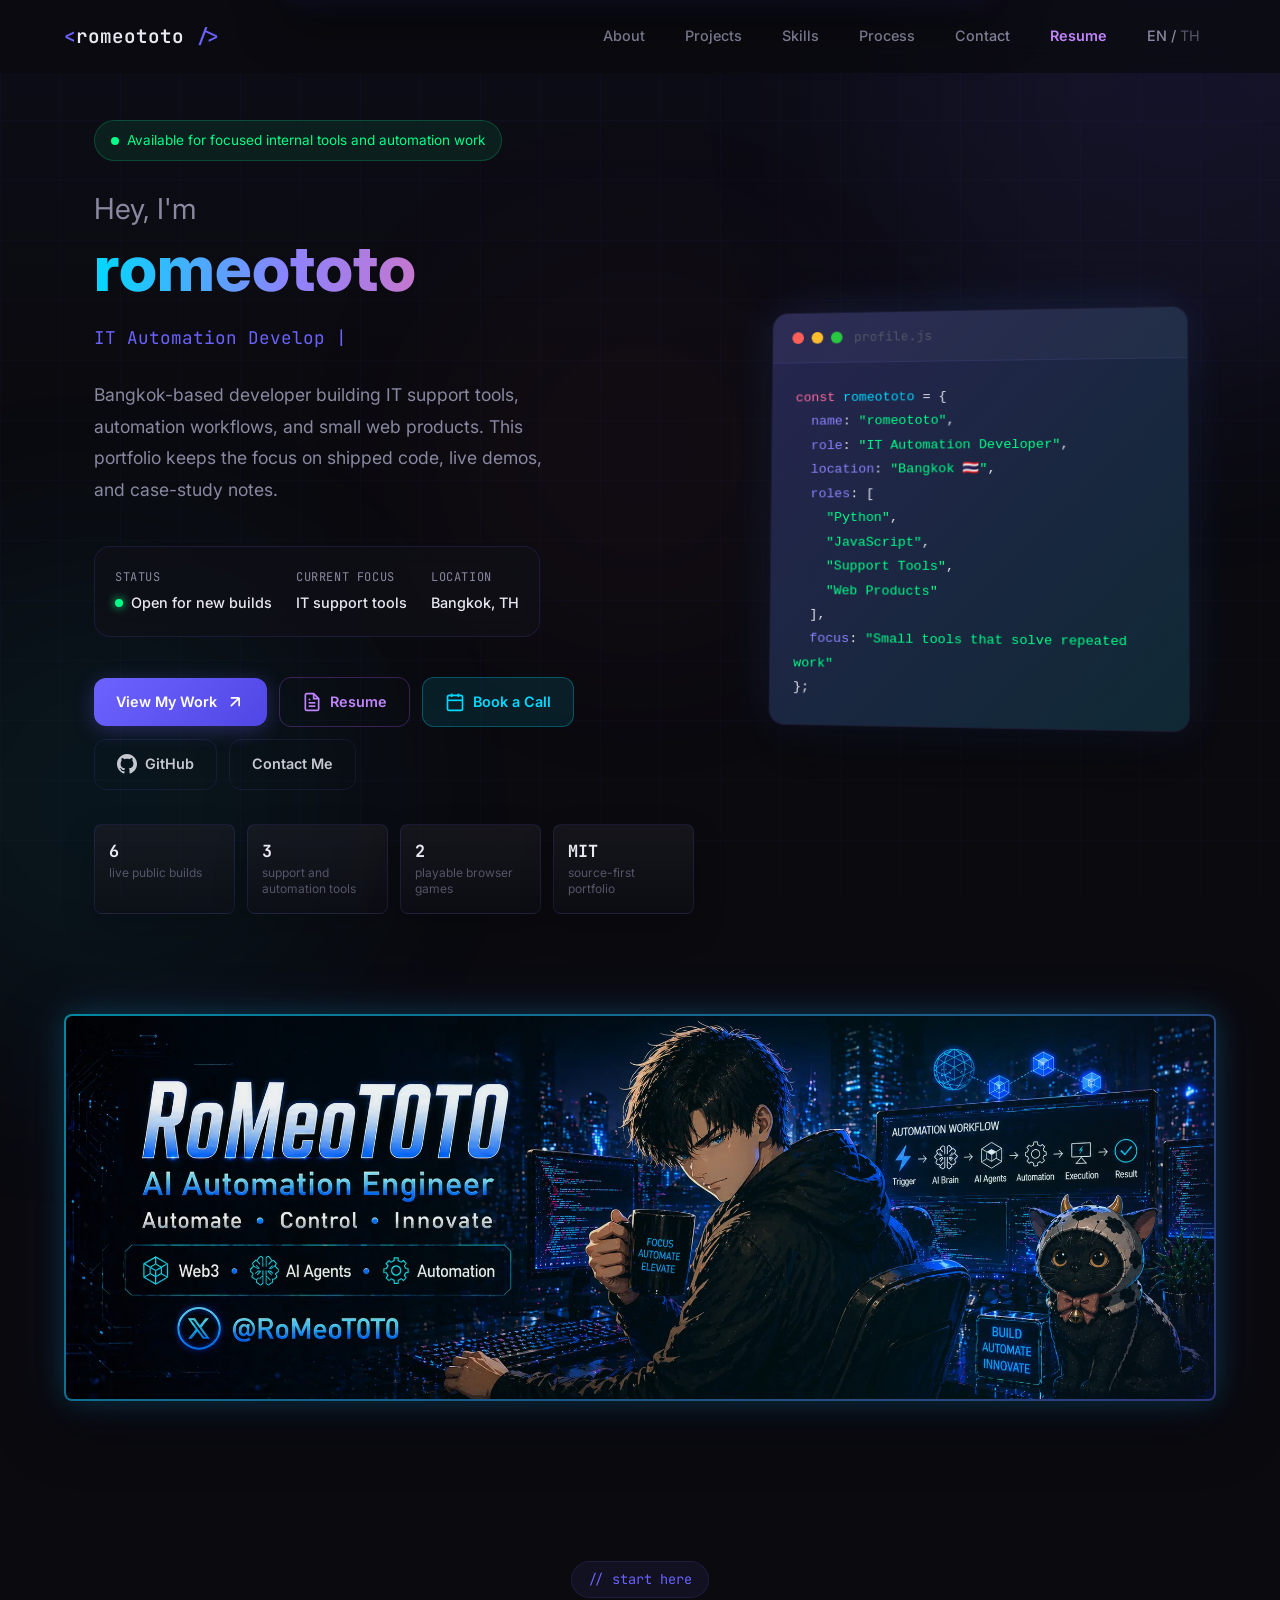
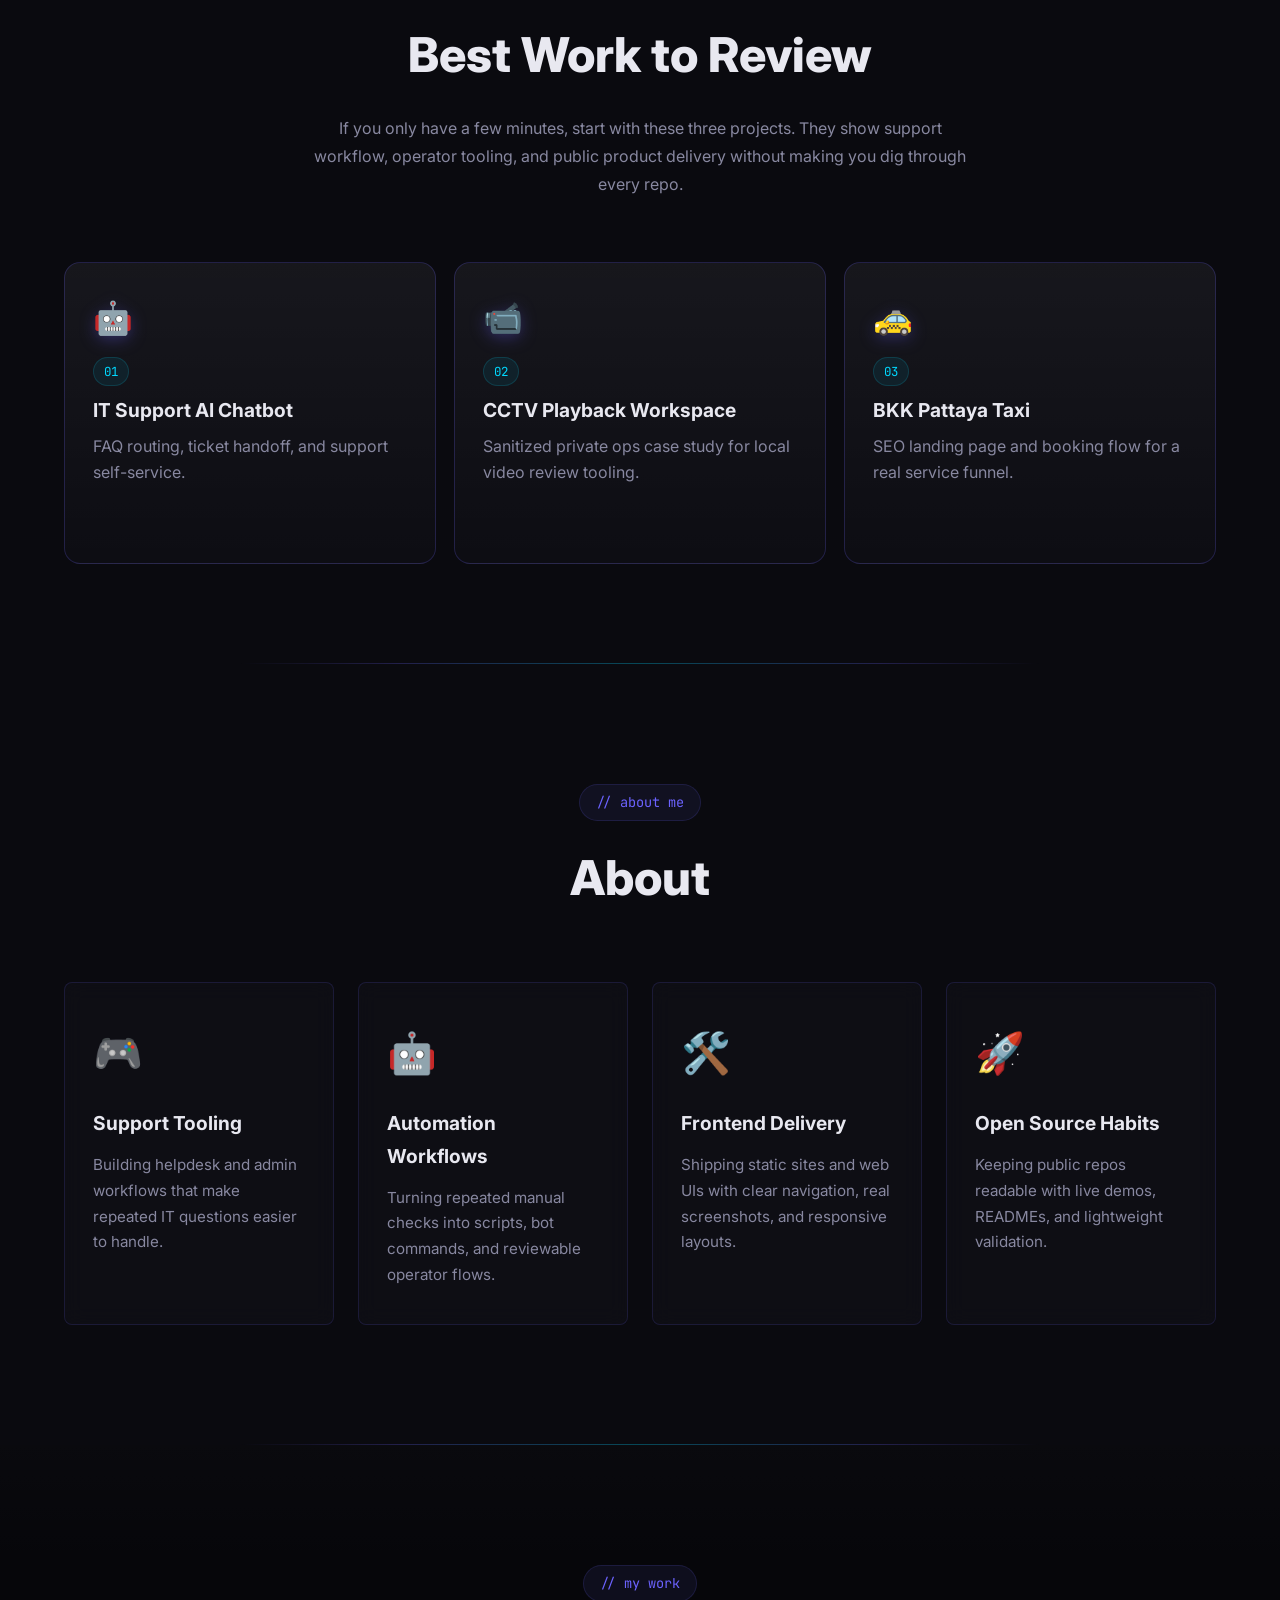
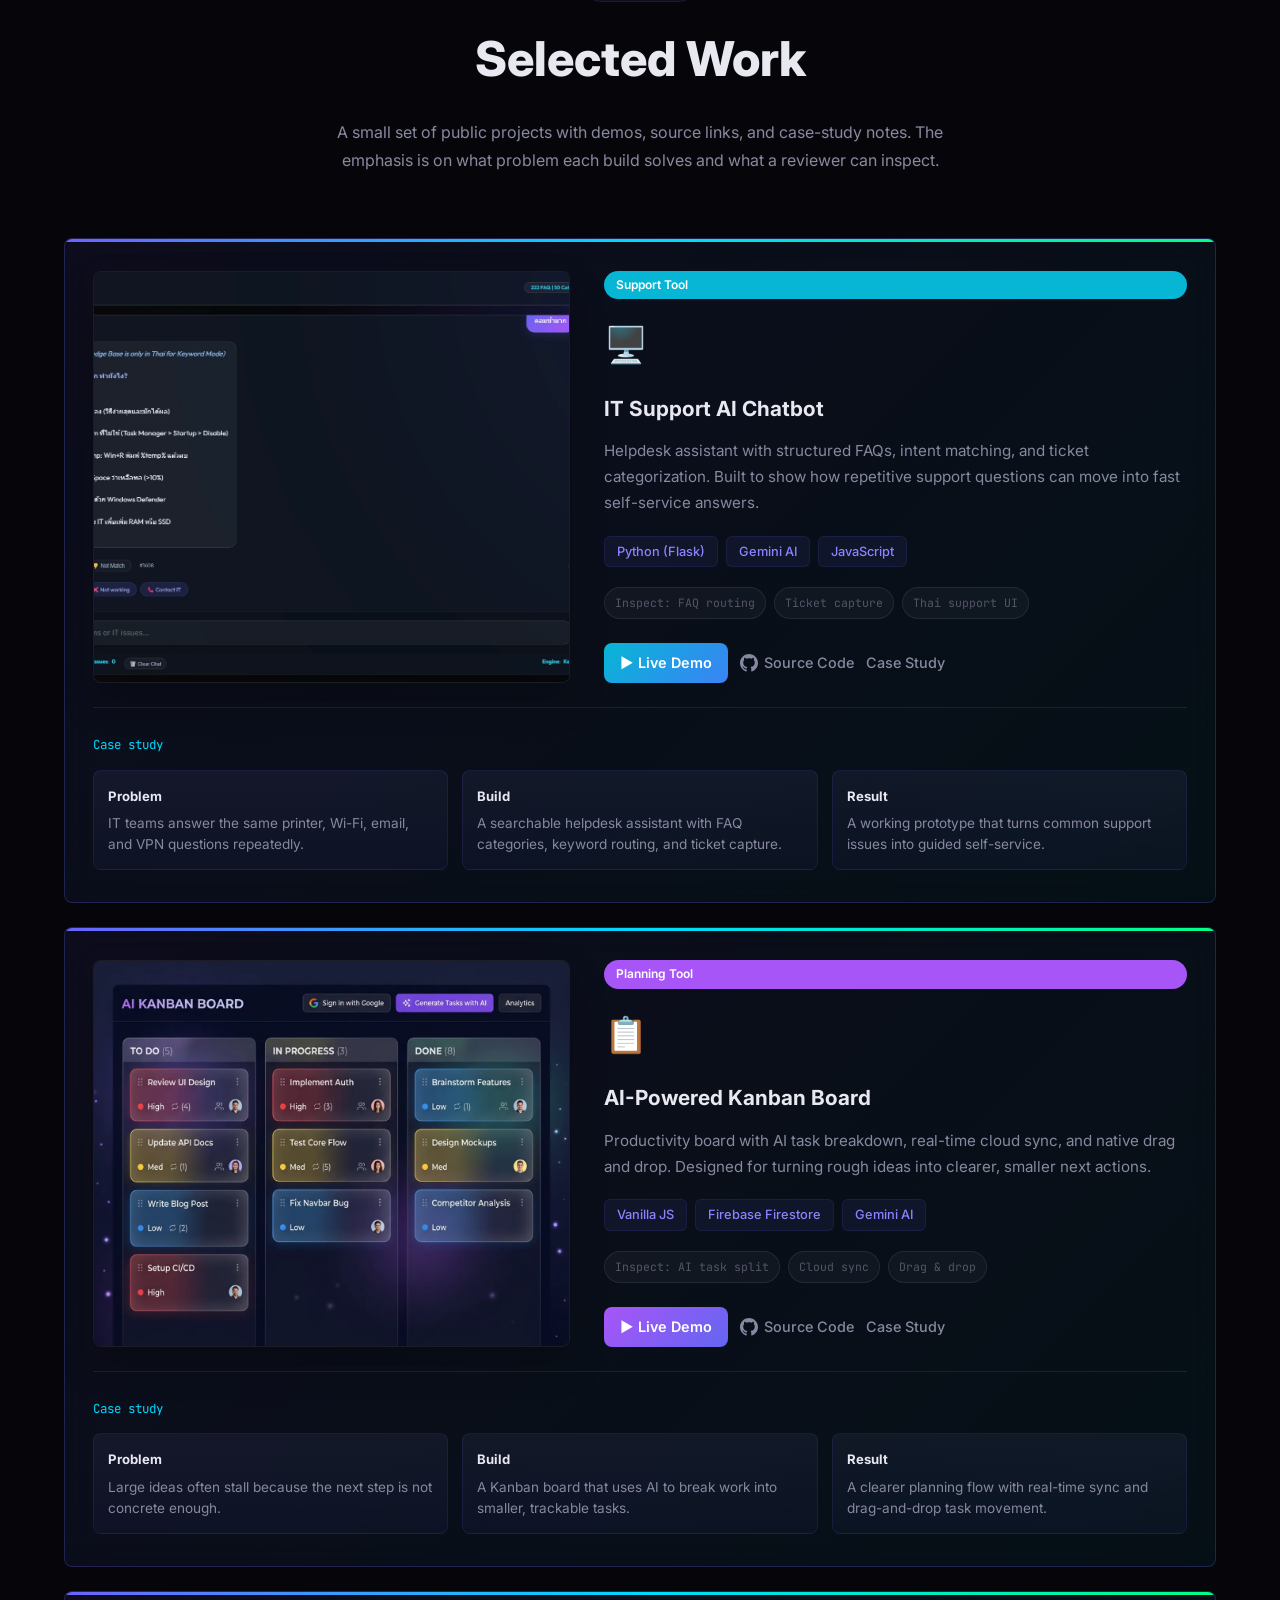
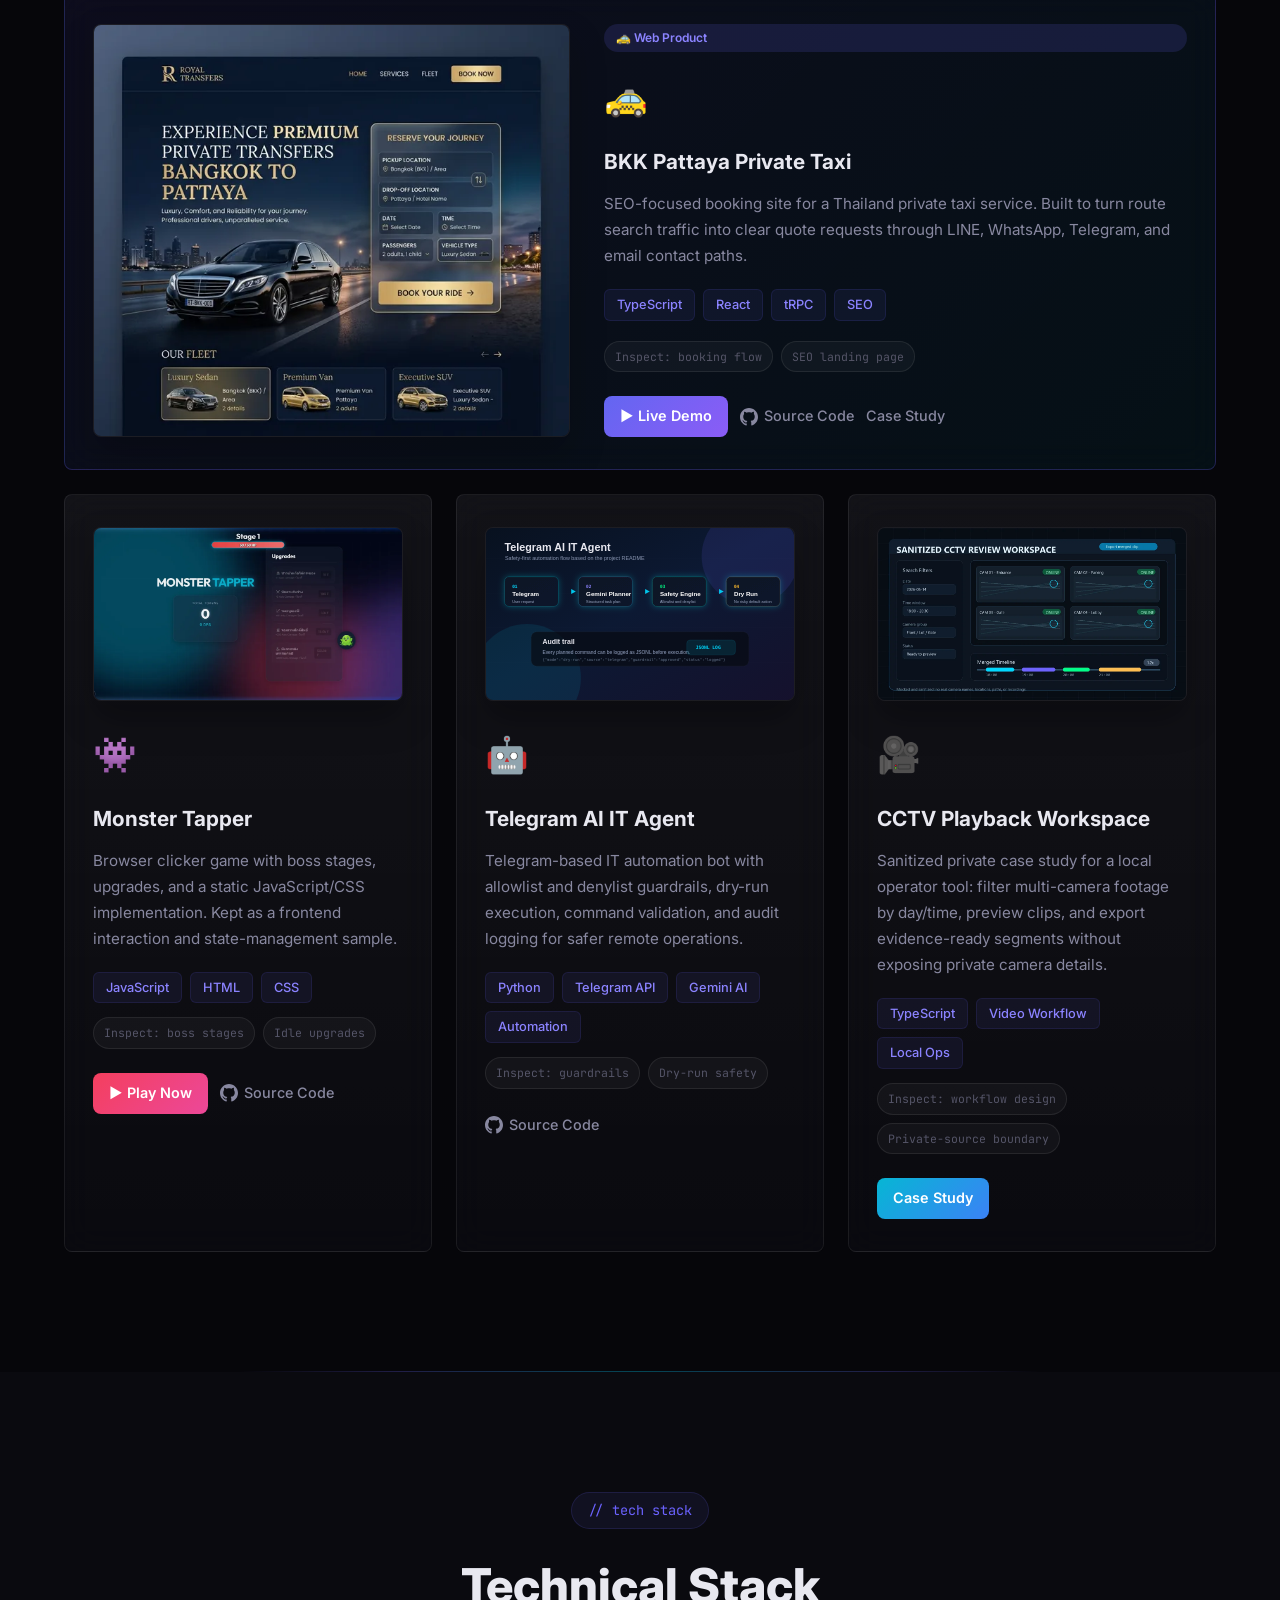
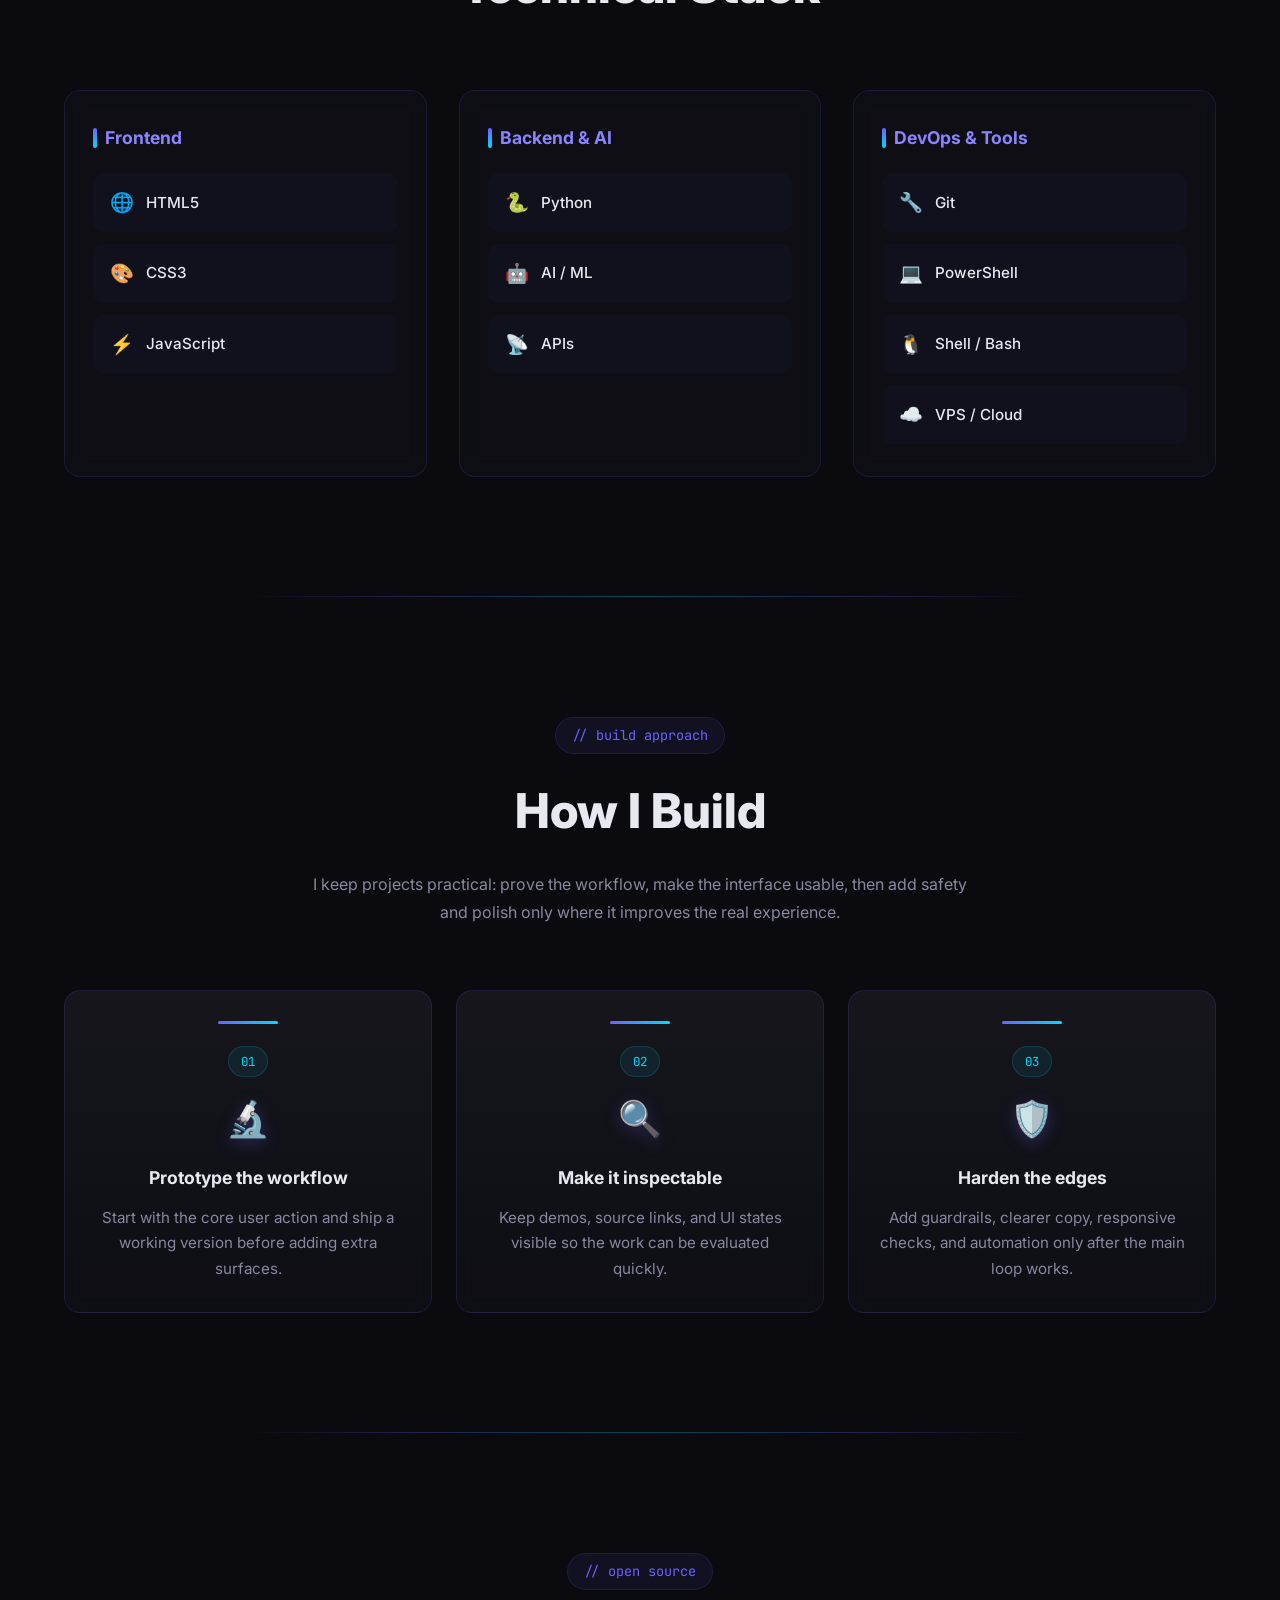
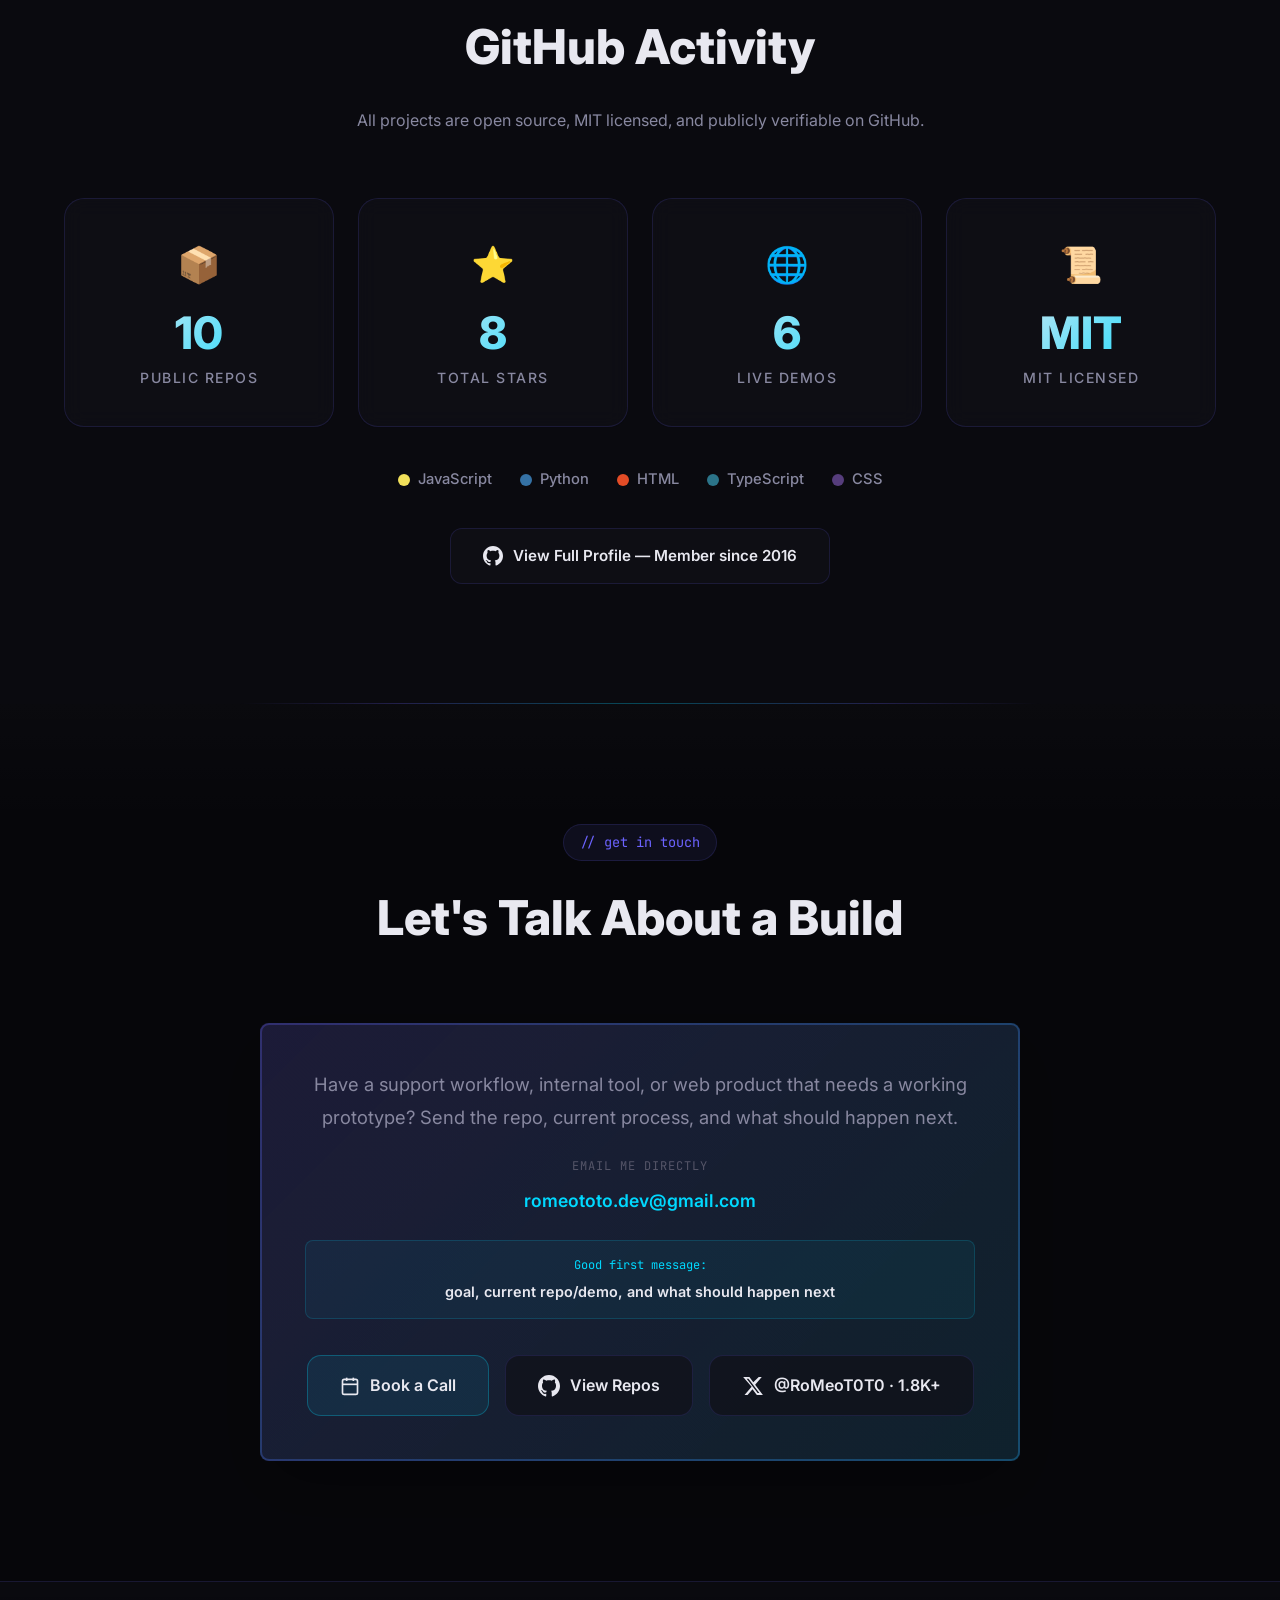
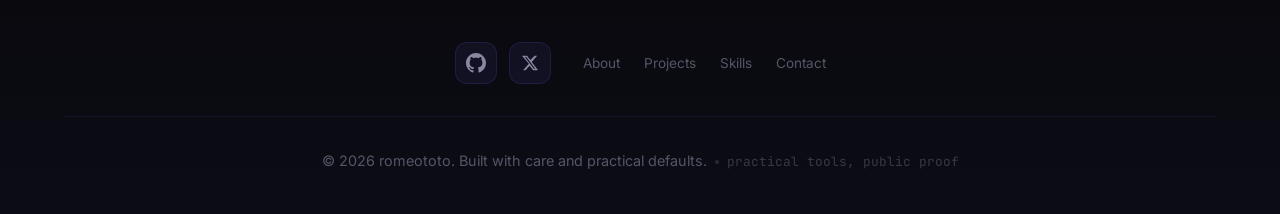
==== commit 26cdcb7b: "docs: ground portfolio copy" ====
--- a/index.html
+++ b/index.html
@@ -3,19 +3,16 @@
   <head>
     <meta charset="UTF-8" />
     <meta name="viewport" content="width=device-width, initial-scale=1.0" />
-    <title>romeototo | AI Tools, Web Games, Automation</title>
+    <title>romeototo | IT Automation & Web Tools</title>
     <meta
       name="description"
-      content="Portfolio of romeototo, a Bangkok-based builder shipping AI tools, web games, and practical automation projects."
+      content="Portfolio of romeototo, a Bangkok-based developer building IT support tools, automation workflows, and small web products."
     />
     <meta name="theme-color" content="#0a0a0f" />
-    <meta
-      property="og:title"
-      content="romeototo | AI Tools, Web Games, Automation"
-    />
+    <meta property="og:title" content="romeototo | IT Automation & Web Tools" />
     <meta
       property="og:description"
-      content="Explore AI tools, web games, and automation projects by romeototo."
+      content="Explore IT support tools, automation workflows, and small web products by romeototo."
     />
     <meta property="og:type" content="website" />
     <meta
@@ -30,11 +27,11 @@
     <meta name="twitter:card" content="summary_large_image" />
     <meta
       name="twitter:title"
-      content="romeototo | AI Tools, Web Games, Automation"
+      content="romeototo | IT Automation & Web Tools"
     />
     <meta
       name="twitter:description"
-      content="Portfolio of romeototo, a Bangkok-based builder shipping AI tools, web games, and practical automation projects."
+      content="Portfolio of romeototo, a Bangkok-based developer building IT support tools, automation workflows, and small web products."
     />
     <meta
       name="twitter:image"
@@ -47,10 +44,16 @@
         "@type": "Person",
         "name": "romeototo",
         "url": "https://romeototo.github.io/portfolio-website/",
-        "jobTitle": "Automation Engineer & Builder",
-        "description": "Bangkok-based builder shipping AI tools, web games, and practical automation projects.",
+        "jobTitle": "IT Automation Developer",
+        "description": "Bangkok-based developer building IT support tools, automation workflows, and small web products.",
         "sameAs": ["https://github.com/romeototo", "https://x.com/RoMeoT0T0"],
-        "knowsAbout": ["AI Tools", "Web Games", "Automation", "Web3"],
+        "knowsAbout": [
+          "IT Support Tools",
+          "Automation Workflows",
+          "Python",
+          "JavaScript",
+          "React"
+        ],
         "address": {
           "@type": "PostalAddress",
           "addressLocality": "Bangkok",
@@ -129,10 +132,10 @@
       <div class="hero-content">
         <div
           class="hero-badge"
-          data-th="<span class='badge-dot'></span>รับพัฒนาระบบ AI และ Automation"
+          data-th="<span class='badge-dot'></span>รับพัฒนา Internal Tools และ Automation"
         >
           <span class="badge-dot"></span>
-          Available for focused AI and automation builds
+          Available for focused internal tools and automation work
         </div>
         <h1 class="hero-title">
           <span class="hero-greeting" data-th="สวัสดี ผมชื่อ">Hey, I'm</span>
@@ -140,19 +143,19 @@
         </h1>
         <div class="hero-roles">
           <span class="sr-only"
-            >Builder & Creator, AI Tools, Game Dev, Automation, Web3</span
+            >IT Automation Developer, Python, JavaScript, Support Tools, Web
+            Products</span
           >
           <span class="role-text" id="typewriter" aria-hidden="true"></span>
           <span class="cursor" aria-hidden="true">|</span>
         </div>
         <p
           class="hero-description"
-          data-th="นักพัฒนาจากกรุงเทพฯ ที่เปลี่ยน Workflow วุ่นวายให้กลายเป็น Demo ที่ใช้งานได้จริง: AI Support Tools, Automation Agents, และ Web Games <span class='muted-inline'>RoMEoTOTO.base.eth</span>"
+          data-th="นักพัฒนาจากกรุงเทพฯ ที่ทำเครื่องมือซัพพอร์ตไอที ระบบอัตโนมัติ และเว็บโปรดักต์ขนาดเล็ก โดยเน้นโค้ดจริง เดโมจริง และ case study ที่ตรวจสอบได้"
         >
-          Bangkok-based builder turning messy workflows into shipped demos: AI
-          support tools, automation agents, and browser games with live links,
-          source code, and case-study notes.
-          <span class="muted-inline">RoMEoTOTO.base.eth</span>
+          Bangkok-based developer building IT support tools, automation
+          workflows, and small web products. This portfolio keeps the focus on
+          shipped code, live demos, and case-study notes.
         </p>
 
         <!-- Status Dashboard -->
@@ -168,8 +171,8 @@
             <span class="status-label" data-th="โฟกัสปัจจุบัน"
               >Current Focus</span
             >
-            <span class="status-value" data-th="พัฒนาระบบ AI Agents"
-              >Building AI Agents</span
+            <span class="status-value" data-th="เครื่องมือซัพพอร์ตไอที"
+              >IT support tools</span
             >
           </div>
           <div class="status-item">
@@ -281,7 +284,7 @@
           </div>
           <div class="proof-item">
             <strong data-count="3">0</strong>
-            <span>AI and automation tools</span>
+            <span>support and automation tools</span>
           </div>
           <div class="proof-item">
             <strong data-count="2">0</strong>
@@ -306,15 +309,15 @@
           <div class="code-body">
             <pre><code><span class="code-keyword">const</span> <span class="code-var">romeototo</span> = {
   <span class="code-key">name</span>: <span class="code-string">"romeototo"</span>,
-  <span class="code-key">role</span>: <span class="code-string">"Builder & Creator"</span>,
+  <span class="code-key">role</span>: <span class="code-string">"IT Automation Developer"</span>,
   <span class="code-key">location</span>: <span class="code-string">"Bangkok 🇹🇭"</span>,
   <span class="code-key">roles</span>: [
-    <span class="code-string">"AI Tools"</span>,
-    <span class="code-string">"Game Dev"</span>,
-    <span class="code-string">"Automation"</span>,
-    <span class="code-string">"Web3"</span>
+    <span class="code-string">"Python"</span>,
+    <span class="code-string">"JavaScript"</span>,
+    <span class="code-string">"Support Tools"</span>,
+    <span class="code-string">"Web Products"</span>
   ],
-  <span class="code-key">focus</span>: <span class="code-string">"Useful products, shipped fast"</span>
+  <span class="code-key">focus</span>: <span class="code-string">"Small tools that solve repeated work"</span>
 };</code></pre>
           </div>
         </div>
@@ -329,7 +332,7 @@
             <source srcset="assets/banner.webp" type="image/webp" />
             <img
               src="assets/banner.png"
-              alt="RoMeoTOTO AI Automation Engineer banner"
+              alt="RoMEoTOTO IT automation portfolio banner"
               class="profile-banner"
               loading="eager"
               width="2172"
@@ -346,15 +349,15 @@
         <div class="section-header">
           <span class="section-tag">// start here</span>
           <h2 class="section-title" data-th="ผลงานที่ดีที่สุด">
-            Best Proof of Work
+            Best Work to Review
           </h2>
           <p
             class="section-intro"
-            data-th="ถ้าคุณมีเวลาแค่ไม่กี่นาที แนะนำให้เริ่มจาก 3 โปรเจกต์นี้ครับ: เป็นผลงานที่ผสมผสานระหว่าง AI, ระบบ Automation และการพัฒนา Web ที่นำไปใช้ได้จริง"
-          >
-            If you only have a few minutes, start with these three projects:
-            they show the clearest mix of AI automation, business workflow, and
-            production-minded web delivery.
+            data-th="ถ้าคุณมีเวลาแค่ไม่กี่นาที แนะนำให้เริ่มจาก 3 โปรเจกต์นี้ครับ: เห็นทั้งงานซัพพอร์ตไอที เครื่องมือสำหรับผู้ใช้งานจริง และเว็บโปรดักต์ที่ตรวจสอบได้"
+          >
+            If you only have a few minutes, start with these three projects.
+            They show support workflow, operator tooling, and public product
+            delivery without making you dig through every repo.
           </p>
         </div>
         <div class="start-grid">
@@ -362,9 +365,7 @@
             <div class="start-card-icon">🤖</div>
             <span>01</span>
             <strong>IT Support AI Chatbot</strong>
-            <p>
-              222 support FAQs, ticket handoff, and AI-assisted self-service.
-            </p>
+            <p>FAQ routing, ticket handoff, and support self-service.</p>
             <div class="start-card-arrow">→</div>
           </a>
           <a class="start-card" href="case-studies/cctv-playback-workspace/">
@@ -392,39 +393,39 @@
       <div class="container">
         <div class="section-header">
           <span class="section-tag">// about me</span>
-          <h2 class="section-title" data-th="เกี่ยวกับตัวผม">Who I Am</h2>
+          <h2 class="section-title" data-th="เกี่ยวกับตัวผม">About</h2>
         </div>
         <div class="about-grid">
           <div class="about-card">
             <div class="about-icon">🎮</div>
-            <h3>Game Developer</h3>
+            <h3>Support Tooling</h3>
             <p>
-              Creating engaging web-based games with immersive mechanics, from
-              idle tycoons to action tappers.
+              Building helpdesk and admin workflows that make repeated IT
+              questions easier to handle.
             </p>
           </div>
           <div class="about-card">
             <div class="about-icon">🤖</div>
-            <h3>AI Enthusiast</h3>
+            <h3>Automation Workflows</h3>
             <p>
-              Building intelligent automation tools and exploring the cutting
-              edge of artificial intelligence.
+              Turning repeated manual checks into scripts, bot commands, and
+              reviewable operator flows.
             </p>
           </div>
           <div class="about-card">
             <div class="about-icon">🛠️</div>
-            <h3>Full-Stack Builder</h3>
+            <h3>Frontend Delivery</h3>
             <p>
-              From frontend experiences to backend automation — shipping
-              end-to-end solutions that work.
+              Shipping static sites and web UIs with clear navigation, real
+              screenshots, and responsive layouts.
             </p>
           </div>
           <div class="about-card">
             <div class="about-icon">🚀</div>
-            <h3>Web3 Native</h3>
+            <h3>Open Source Habits</h3>
             <p>
-              All projects MIT licensed. Fork it, remix it, build on it.
-              <span class="muted-inline">RoMEoTOTO.base.eth</span>
+              Keeping public repos readable with live demos, READMEs, and
+              lightweight validation.
             </p>
           </div>
         </div>
@@ -436,17 +437,14 @@
       <div class="container">
         <div class="section-header">
           <span class="section-tag">// my work</span>
-          <h2 class="section-title" data-th="โปรเจกต์เด่น">
-            Featured Projects
-          </h2>
+          <h2 class="section-title" data-th="โปรเจกต์เด่น">Selected Work</h2>
           <p
             class="section-intro"
-            data-th="รวบรวมผลงานทั้ง AI Support, Web Apps, เกมบราวเซอร์ และ Automation Agents ที่เน้นโชว์ Demo โค้ด และวิธีการแก้ปัญหา"
-          >
-            A focused mix of AI support tools, productivity apps, public web
-            products, browser games, and automation agents. Each project gives
-            visitors a fast path to inspect the demo, read the source, and
-            understand the build decision.
+            data-th="รวมโปรเจกต์สาธารณะที่มีเดโม ลิงก์โค้ด และ case study โดยเน้นปัญหาที่แก้และสิ่งที่ผู้รีวิวตรวจสอบได้"
+          >
+            A small set of public projects with demos, source links, and
+            case-study notes. The emphasis is on what problem each build solves
+            and what a reviewer can inspect.
           </p>
         </div>
         <div class="projects-grid">
@@ -460,13 +458,13 @@
                 height="600"
               />
             </div>
-            <div class="project-badge badge-cyan">🤖 AI Flagship</div>
+            <div class="project-badge badge-cyan">Support Tool</div>
             <div class="project-icon">🖥️</div>
             <h3 class="project-name">IT Support AI Chatbot</h3>
             <p class="project-desc">
-              Gemini-powered helpdesk assistant with structured FAQs, intent
-              matching, and ticket categorization. Built to show how repetitive
-              support questions can be routed into fast self-service answers.
+              Helpdesk assistant with structured FAQs, intent matching, and
+              ticket categorization. Built to show how repetitive support
+              questions can move into fast self-service answers.
             </p>
             <div class="project-tech">
               <span class="tech-tag">Python (Flask)</span>
@@ -547,7 +545,7 @@
                 height="1200"
               />
             </div>
-            <div class="project-badge badge-purple">🔥 New & Featured</div>
+            <div class="project-badge badge-purple">Planning Tool</div>
             <div class="project-icon">📋</div>
             <h3 class="project-name">AI-Powered Kanban Board</h3>
             <p class="project-desc">
@@ -698,8 +696,9 @@
             <div class="project-icon">👾</div>
             <h3 class="project-name">Monster Tapper</h3>
             <p class="project-desc">
-              Tap monsters, defeat epic bosses, hire heroes &amp; unlock
-              weapons. Idle clicker with 10 stages and Glassmorphism UI.
+              Browser clicker game with boss stages, upgrades, and a static
+              JavaScript/CSS implementation. Kept as a frontend interaction and
+              state-management sample.
             </p>
             <div class="project-tech">
               <span class="tech-tag">JavaScript</span>
@@ -753,9 +752,9 @@
             <div class="project-icon">🤖</div>
             <h3 class="project-name">Telegram AI IT Agent</h3>
             <p class="project-desc">
-              AI-driven IT automation bot via Telegram. Includes allowlist and
-              denylist guardrails, dry-run execution, command validation, and
-              audit logging for safer remote operations.
+              Telegram-based IT automation bot with allowlist and denylist
+              guardrails, dry-run execution, command validation, and audit
+              logging for safer remote operations.
             </p>
             <div class="project-tech">
               <span class="tech-tag">Python</span>
@@ -834,7 +833,7 @@
         <div class="section-header">
           <span class="section-tag">// tech stack</span>
           <h2 class="section-title" data-th="ทักษะและเครื่องมือ">
-            Skills & Tools
+            Technical Stack
           </h2>
         </div>
         <div class="skills-grid">
@@ -965,7 +964,7 @@
           </div>
           <div class="github-stat-card">
             <div class="github-stat-icon">📜</div>
-            <div class="github-stat-number">100%</div>
+            <div class="github-stat-number">MIT</div>
             <div class="github-stat-label">MIT Licensed</div>
           </div>
         </div>
@@ -1013,12 +1012,13 @@
       <div class="container">
         <div class="section-header">
           <span class="section-tag">// get in touch</span>
-          <h2 class="section-title">Let's Build Something Together</h2>
+          <h2 class="section-title">Let's Talk About a Build</h2>
         </div>
         <div class="contact-content contact-glow">
           <p class="contact-text">
-            Building something with AI, automation, or Web3? Send the repo,
-            idea, or problem and I will help turn it into a working prototype.
+            Have a support workflow, internal tool, or web product that needs a
+            working prototype? Send the repo, current process, and what should
+            happen next.
           </p>
           <div class="contact-email">
             <span class="contact-email-label">Email me directly</span>
@@ -1146,9 +1146,9 @@
           </div>
         </div>
         <div class="footer-bottom">
-          <p>&copy; 2026 romeototo. Built with ❤️ and lots of ☕</p>
+          <p>&copy; 2026 romeototo. Built with care and practical defaults.</p>
           <span class="footer-divider"></span>
-          <span class="footer-tagline">ship fast, ship often</span>
+          <span class="footer-tagline">practical tools, public proof</span>
         </div>
       </div>
     </footer>
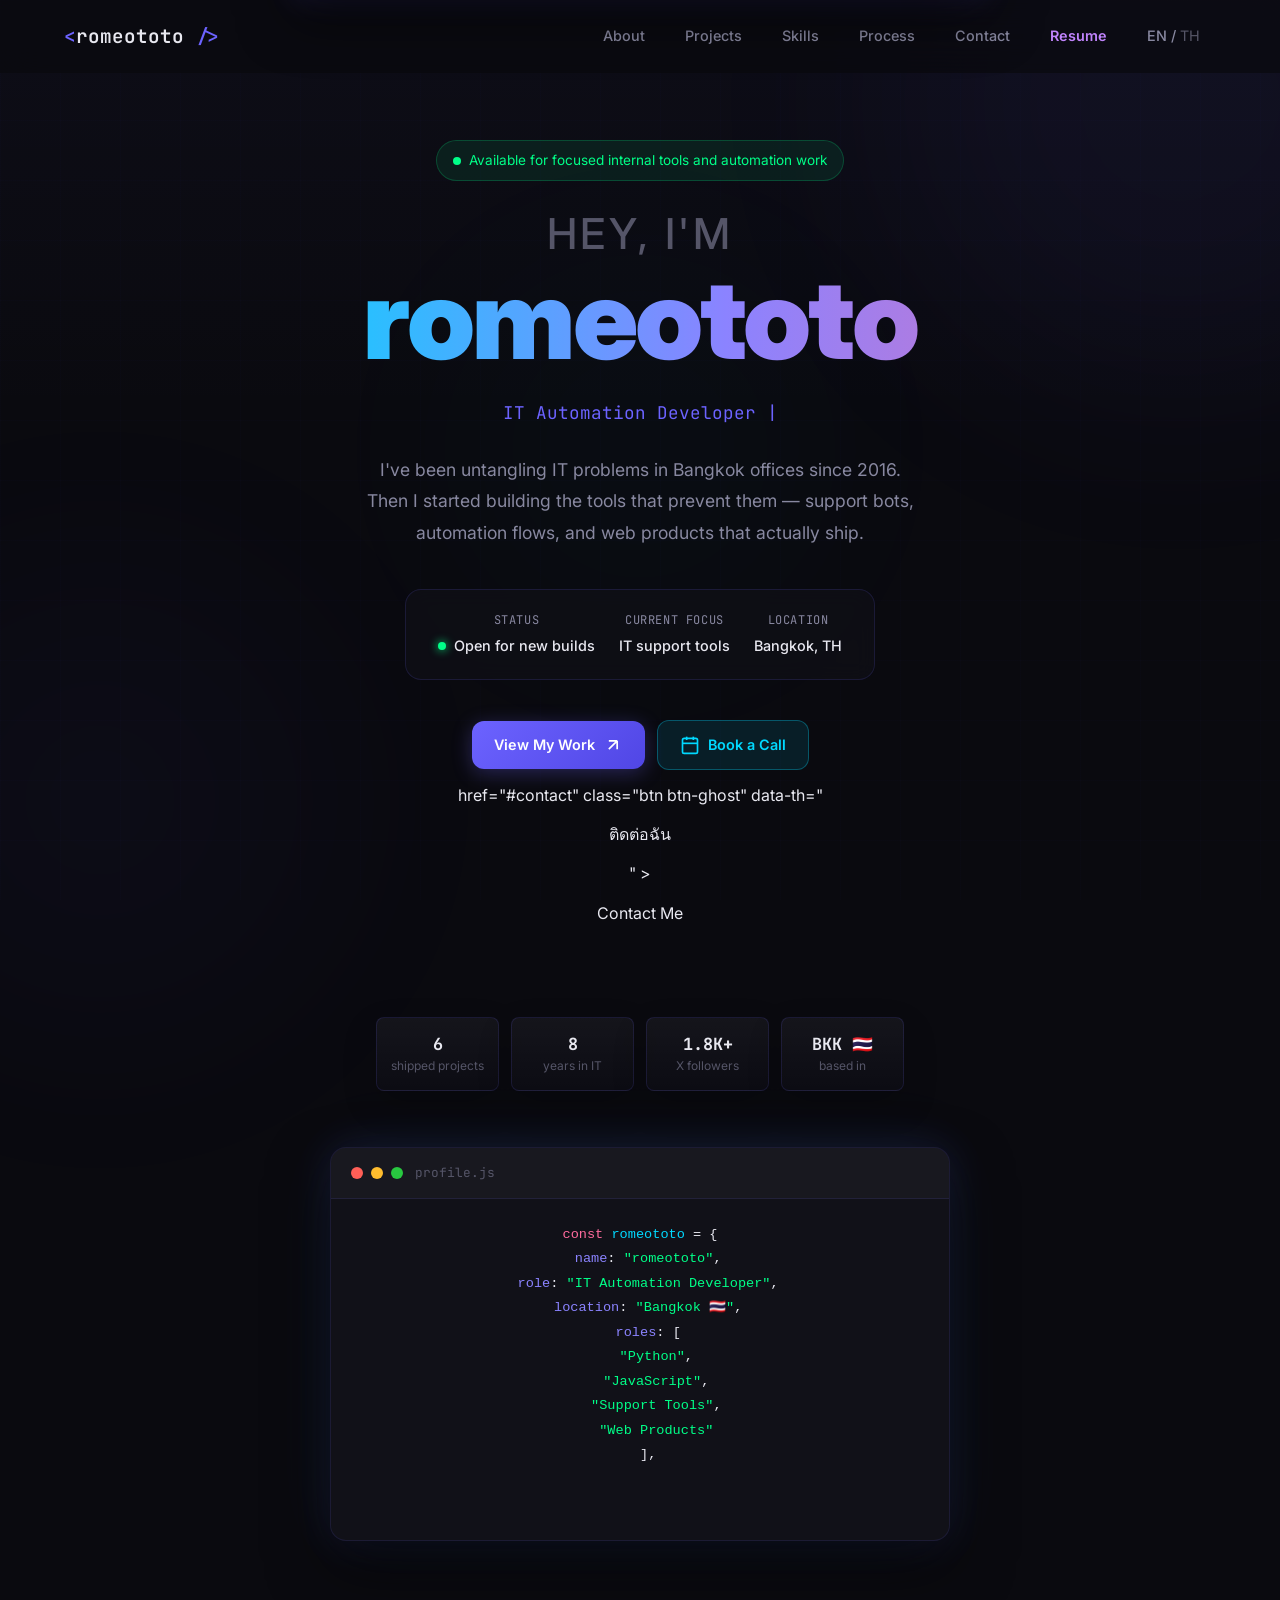
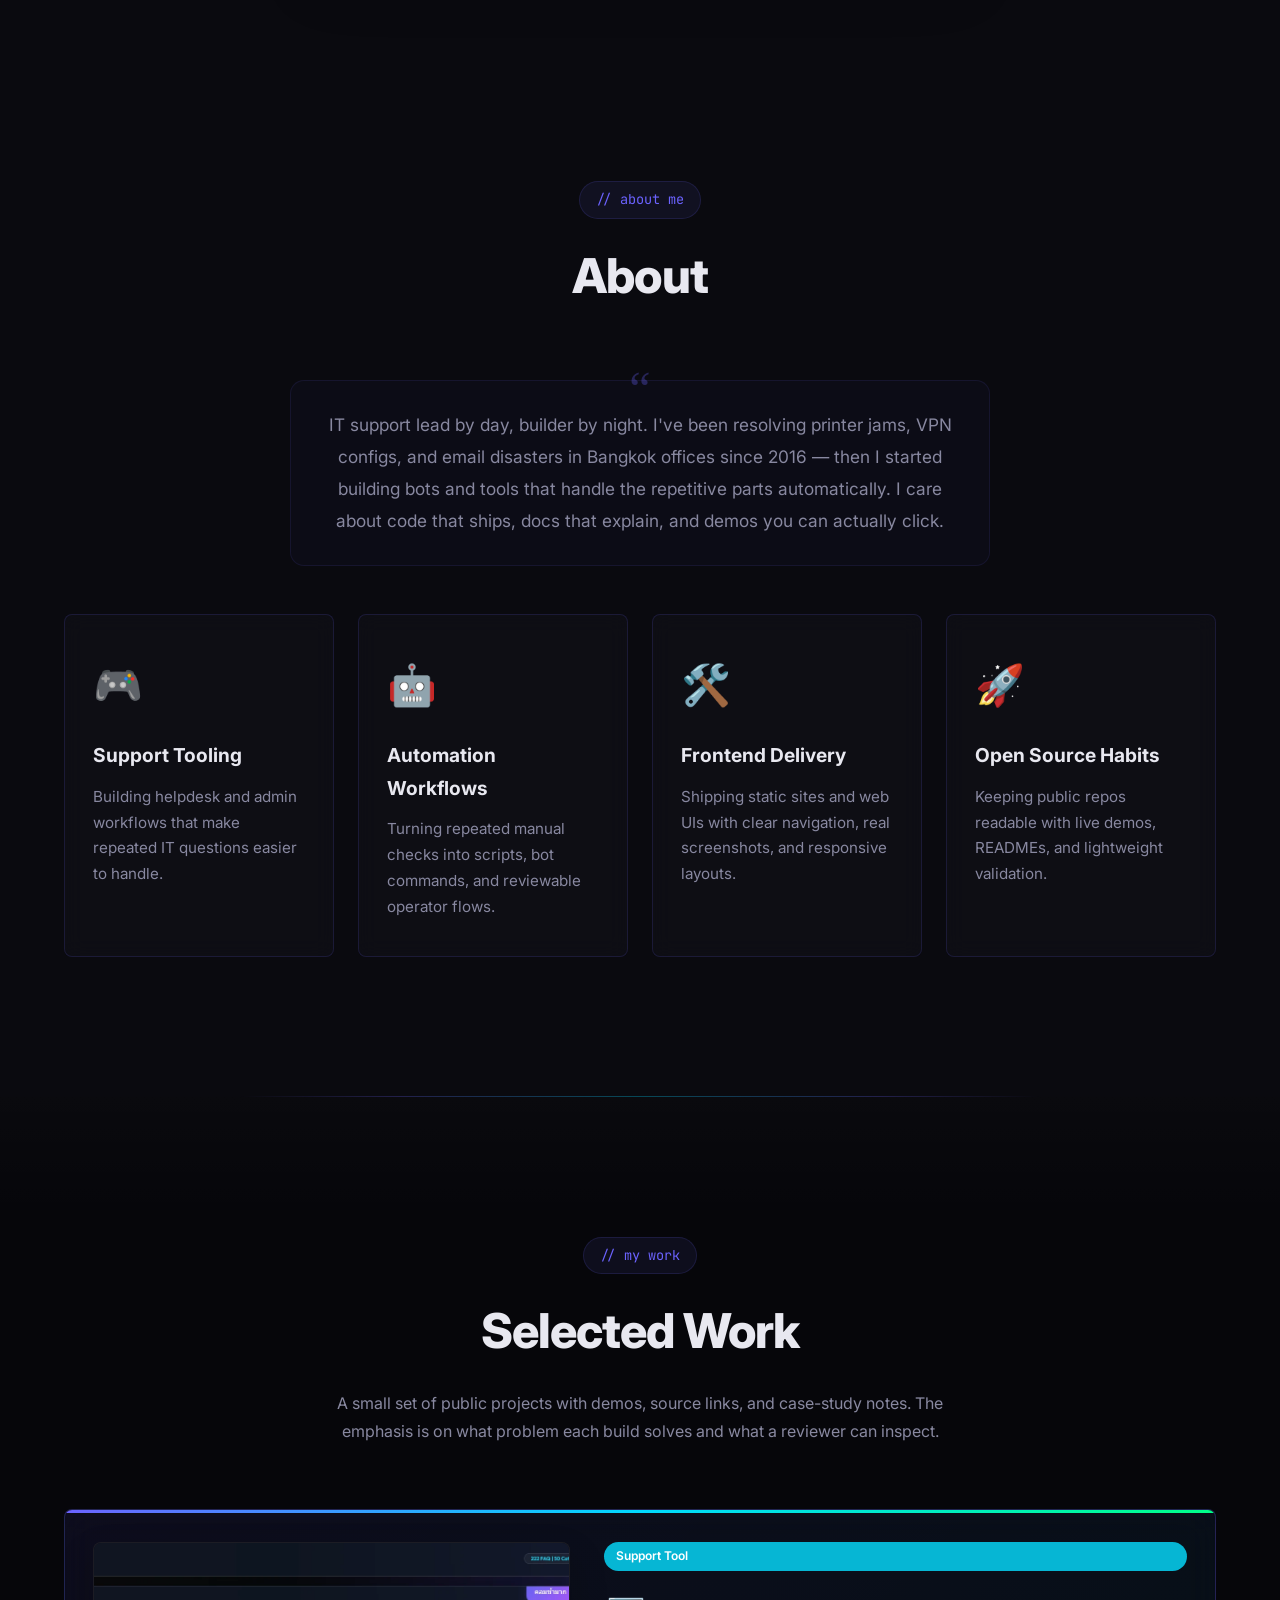
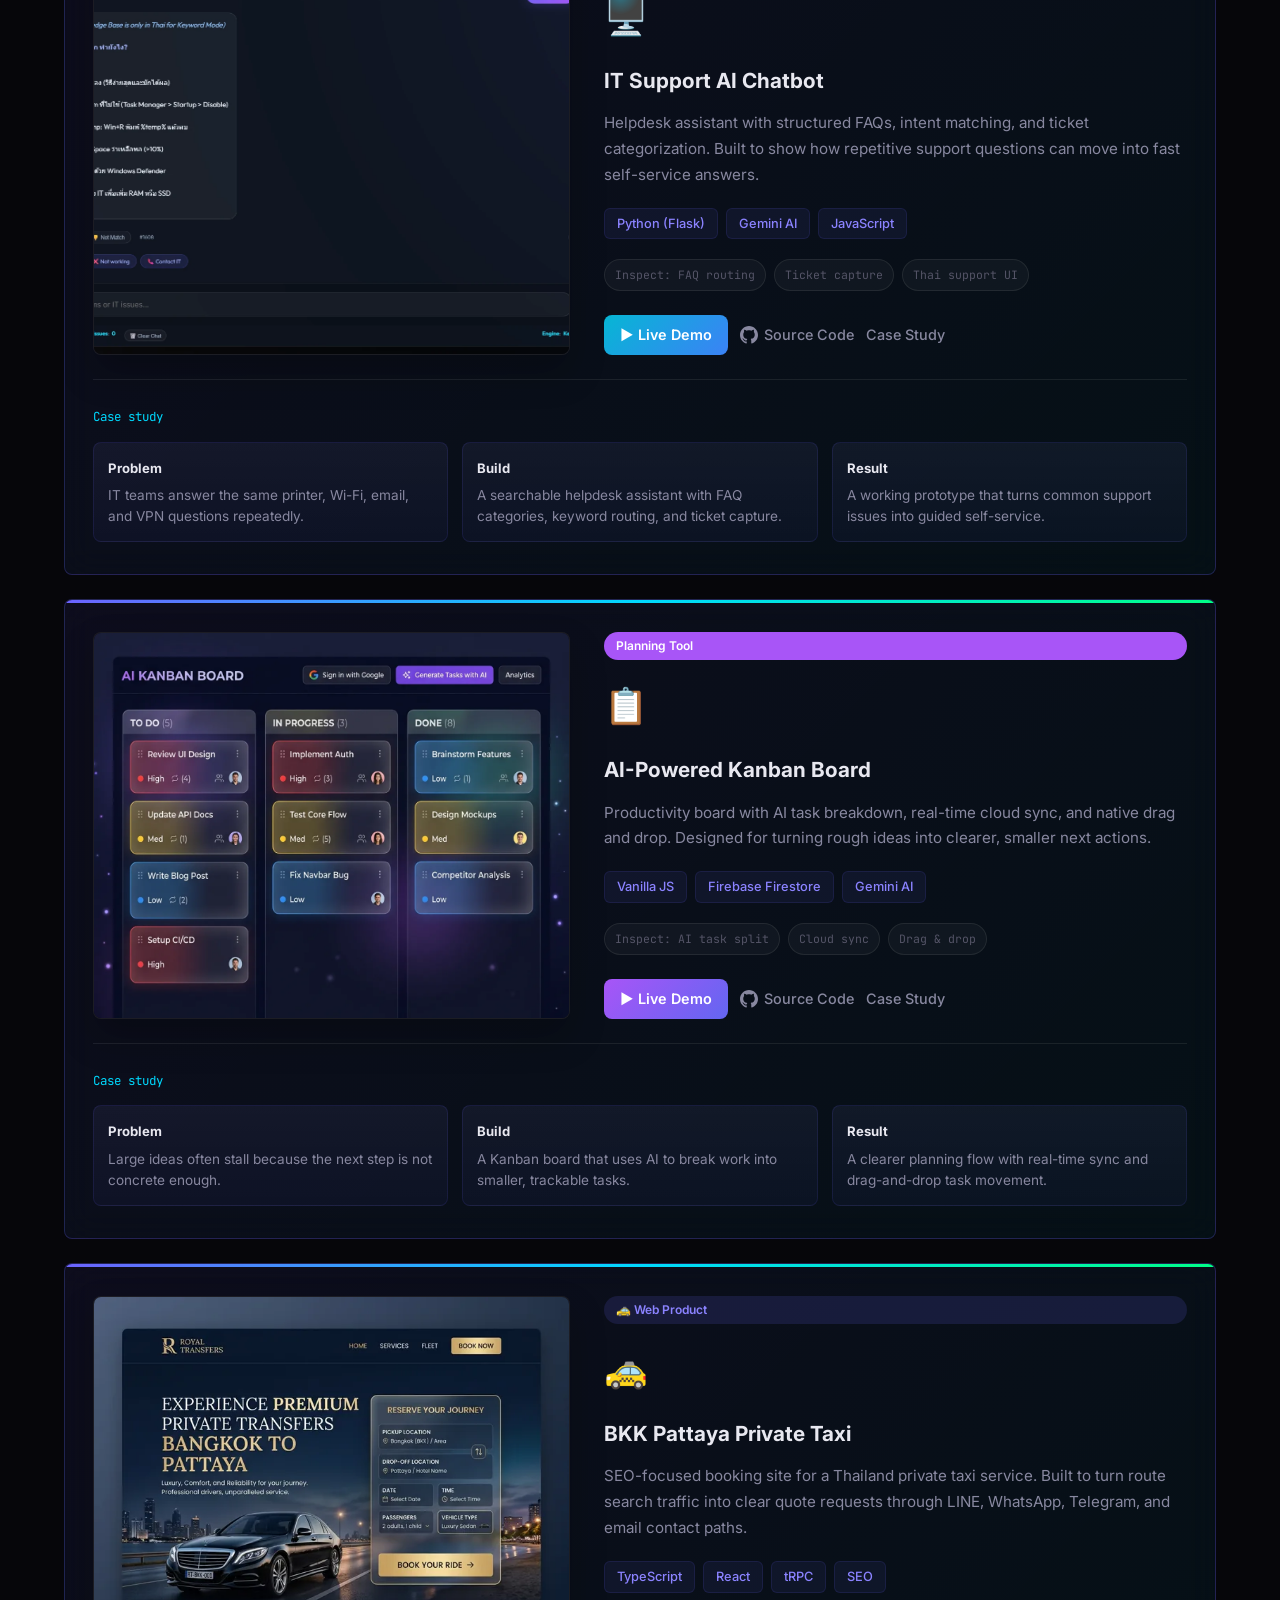
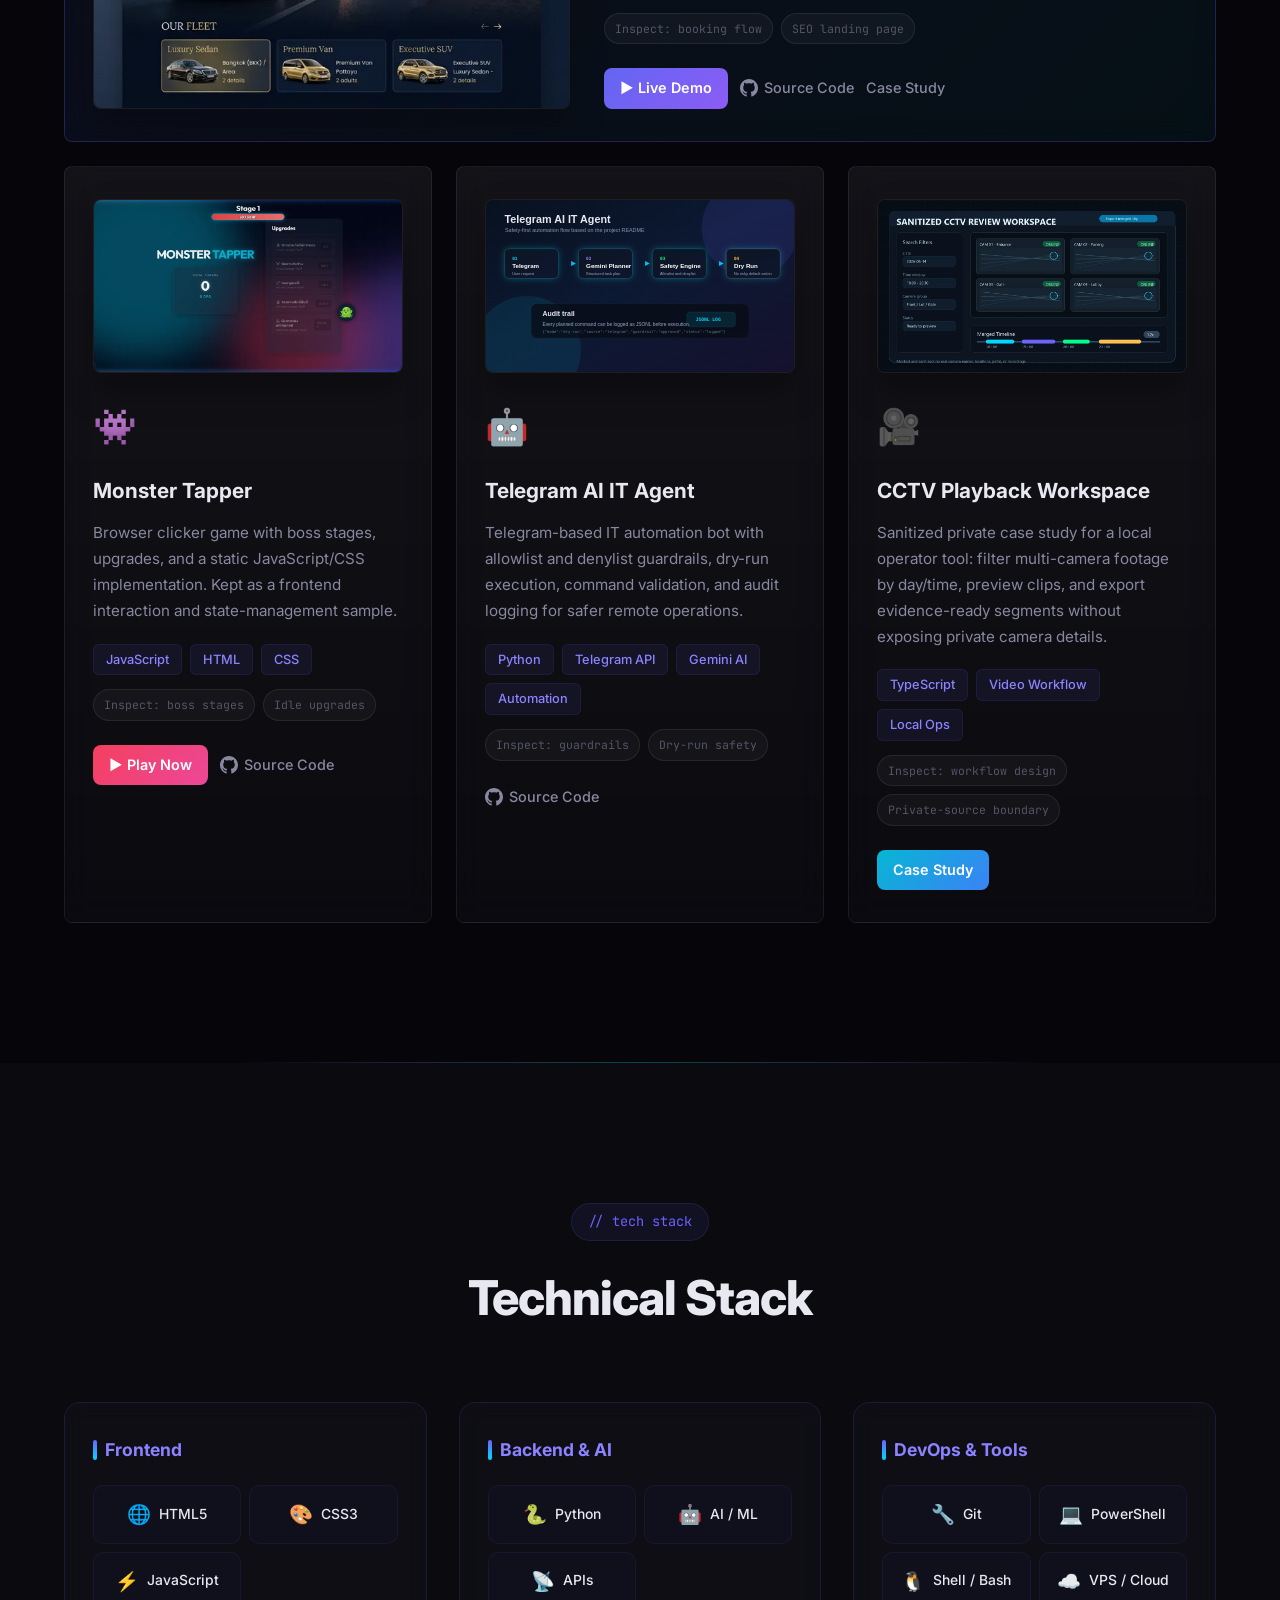
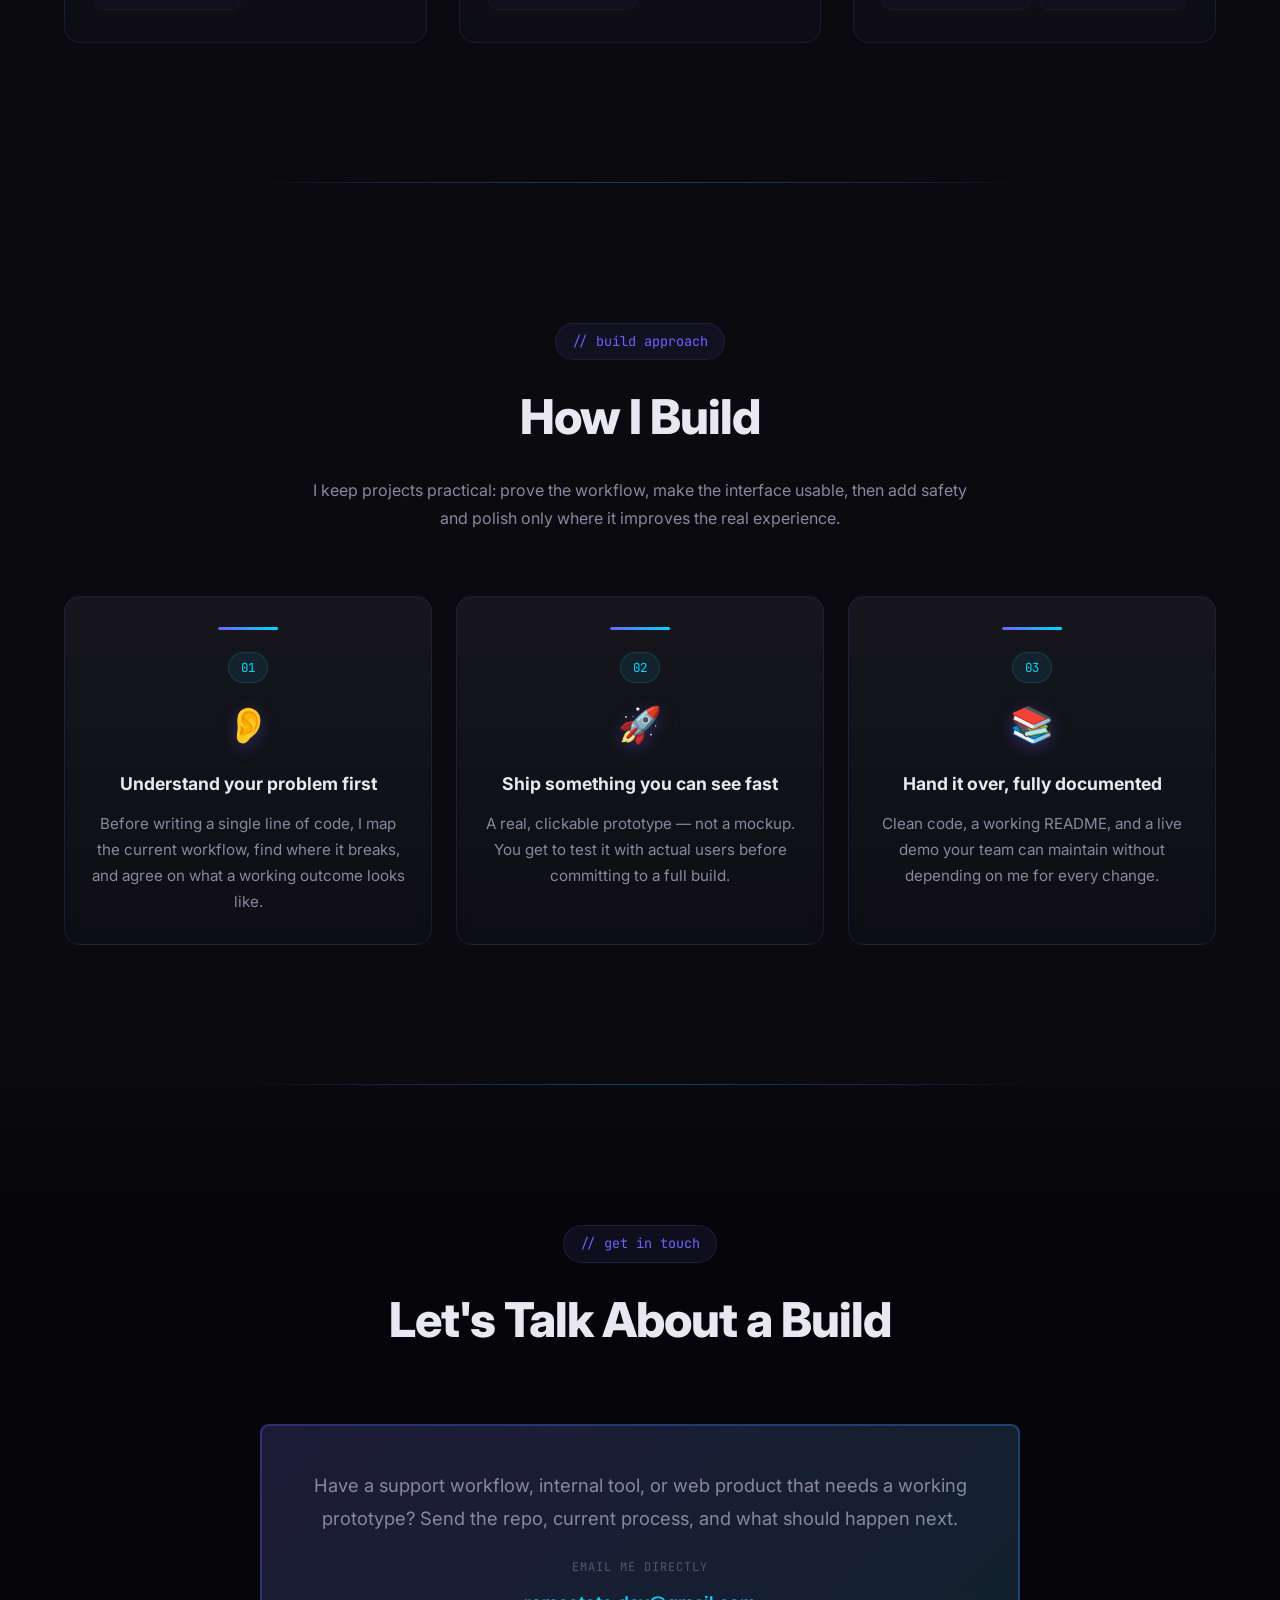
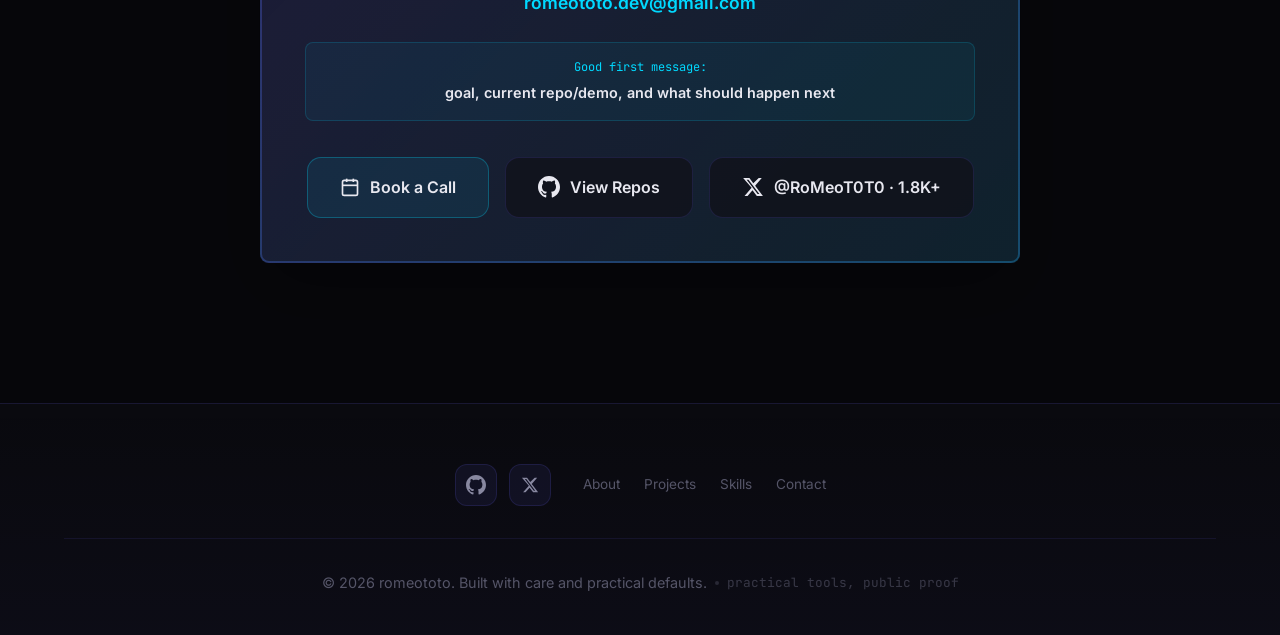
==== commit 7cc76c39: "feat: improve hero ui ux, add code typing animation, customize styling, and add terminal easter eggs" ====
--- a/index.html
+++ b/index.html
@@ -151,11 +151,11 @@
         </div>
         <p
           class="hero-description"
-          data-th="นักพัฒนาจากกรุงเทพฯ ที่ทำเครื่องมือซัพพอร์ตไอที ระบบอัตโนมัติ และเว็บโปรดักต์ขนาดเล็ก โดยเน้นโค้ดจริง เดโมจริง และ case study ที่ตรวจสอบได้"
+          data-th="แก้ปัญหา IT ในออฟฟิศกรุงเทพมาตั้งแต่ปี 2016 แล้วเริ่มสร้างเครื่องมือที่ช่วยให้ไม่ต้องแก้ปัญหาเดิมซ้ำ — แชทบอตซัพพอร์ต ระบบอัตโนมัติ และเว็บโปรดักต์ที่ใช้งานได้จริง"
         >
-          Bangkok-based developer building IT support tools, automation
-          workflows, and small web products. This portfolio keeps the focus on
-          shipped code, live demos, and case-study notes.
+          I've been untangling IT problems in Bangkok offices since 2016.
+          Then I started building the tools that prevent them — support bots,
+          automation flows, and web products that actually ship.
         </p>
 
         <!-- Status Dashboard -->
@@ -201,11 +201,11 @@
               </svg>
             </a>
             <a
-              href="https://romeototo.github.io/resume/"
+              href="https://calendly.com/romeototo"
               target="_blank"
               rel="noopener noreferrer"
-              class="btn btn-resume"
-              data-th="<svg width='20' height='20' viewBox='0 0 24 24' fill='none' stroke='currentColor' stroke-width='2'><path d='M14 2H6a2 2 0 0 0-2 2v16a2 2 0 0 0 2 2h12a2 2 0 0 0 2-2V8z'></path><polyline points='14 2 14 8 20 8'></polyline><line x1='16' y1='13' x2='8' y2='13'></line><line x1='16' y1='17' x2='8' y2='17'></line><polyline points='10 9 9 9 8 9'></polyline></svg><span>เรซูเม่</span>"
+              class="btn btn-secondary"
+              data-th="<svg width='20' height='20' viewBox='0 0 24 24' fill='none' stroke='currentColor' stroke-width='2'><rect x='3' y='4' width='18' height='18' rx='2' ry='2'></rect><line x1='16' y1='2' x2='16' y2='6'></line><line x1='8' y1='2' x2='8' y2='6'></line><line x1='3' y1='10' x2='21' y2='10'></line></svg><span>นัดคุยงาน</span>"
             >
               <svg
                 width="20"
@@ -215,31 +215,6 @@
                 stroke="currentColor"
                 stroke-width="2"
               >
-                <path
-                  d="M14 2H6a2 2 0 0 0-2 2v16a2 2 0 0 0 2 2h12a2 2 0 0 0 2-2V8z"
-                ></path>
-                <polyline points="14 2 14 8 20 8"></polyline>
-                <line x1="16" y1="13" x2="8" y2="13"></line>
-                <line x1="16" y1="17" x2="8" y2="17"></line>
-                <polyline points="10 9 9 9 8 9"></polyline>
-              </svg>
-              <span>Resume</span>
-            </a>
-            <a
-              href="https://calendly.com/romeototo"
-              target="_blank"
-              rel="noopener noreferrer"
-              class="btn btn-secondary"
-              data-th="<svg width='20' height='20' viewBox='0 0 24 24' fill='none' stroke='currentColor' stroke-width='2'><rect x='3' y='4' width='18' height='18' rx='2' ry='2'></rect><line x1='16' y1='2' x2='16' y2='6'></line><line x1='8' y1='2' x2='8' y2='6'></line><line x1='3' y1='10' x2='21' y2='10'></line></svg><span>นัดคุยงาน</span>"
-            >
-              <svg
-                width="20"
-                height="20"
-                viewBox="0 0 24 24"
-                fill="none"
-                stroke="currentColor"
-                stroke-width="2"
-              >
                 <rect x="3" y="4" width="18" height="18" rx="2" ry="2"></rect>
                 <line x1="16" y1="2" x2="16" y2="6"></line>
                 <line x1="8" y1="2" x2="8" y2="6"></line>
@@ -248,27 +223,6 @@
               <span>Book a Call</span>
             </a>
           </div>
-          <div class="hero-cta-row hero-cta-secondary">
-            <a
-              href="https://github.com/romeototo"
-              target="_blank"
-              rel="noopener noreferrer"
-              class="btn btn-ghost btn-icon"
-              aria-label="Open romeototo on GitHub"
-            >
-              <svg
-                width="20"
-                height="20"
-                viewBox="0 0 24 24"
-                fill="currentColor"
-              >
-                <path
-                  d="M12 0c-6.626 0-12 5.373-12 12 0 5.302 3.438 9.8 8.207 11.387.599.111.793-.261.793-.577v-2.234c-3.338.726-4.033-1.416-4.033-1.416-.546-1.387-1.333-1.756-1.333-1.756-1.089-.745.083-.729.083-.729 1.205.084 1.839 1.237 1.839 1.237 1.07 1.834 2.807 1.304 3.492.997.107-.775.418-1.305.762-1.604-2.665-.305-5.467-1.334-5.467-5.931 0-1.311.469-2.381 1.236-3.221-.124-.303-.535-1.524.117-3.176 0 0 1.008-.322 3.301 1.23.957-.266 1.983-.399 3.003-.404 1.02.005 2.047.138 3.006.404 2.291-1.552 3.297-1.23 3.297-1.23.653 1.653.242 2.874.118 3.176.77.84 1.235 1.911 1.235 3.221 0 4.609-2.807 5.624-5.479 5.921.43.372.823 1.102.823 2.222v3.293c0 .319.192.694.801.576 4.765-1.589 8.199-6.086 8.199-11.386 0-6.627-5.373-12-12-12z"
-                />
-              </svg>
-              <span>GitHub</span>
-            </a>
-            <a
               href="#contact"
               class="btn btn-ghost"
               data-th="<span>ติดต่อฉัน</span>"
@@ -280,19 +234,19 @@
         <div class="proof-strip" aria-label="Portfolio summary">
           <div class="proof-item">
             <strong data-count="6">0</strong>
-            <span>live public builds</span>
+            <span>shipped projects</span>
           </div>
           <div class="proof-item">
-            <strong data-count="3">0</strong>
-            <span>support and automation tools</span>
+            <strong data-count="8">0</strong>
+            <span>years in IT</span>
           </div>
           <div class="proof-item">
-            <strong data-count="2">0</strong>
-            <span>playable browser games</span>
+            <strong>1.8K+</strong>
+            <span>X followers</span>
           </div>
           <div class="proof-item">
-            <strong>MIT</strong>
-            <span>source-first portfolio</span>
+            <strong>BKK &#x1F1F9;&#x1F1ED;</strong>
+            <span>based in</span>
           </div>
         </div>
       </div>
@@ -324,69 +278,7 @@
       </div>
     </section>
 
-    <!-- Banner Section -->
-    <section class="banner-section">
-      <div class="container">
-        <div class="banner-wrapper">
-          <picture>
-            <source srcset="assets/banner.webp" type="image/webp" />
-            <img
-              src="assets/banner.png"
-              alt="RoMEoTOTO IT automation portfolio banner"
-              class="profile-banner"
-              loading="eager"
-              width="2172"
-              height="724"
-            />
-          </picture>
-        </div>
-      </div>
-    </section>
-
-    <!-- Start Here Section -->
-    <section class="section section-compact" id="start">
-      <div class="container">
-        <div class="section-header">
-          <span class="section-tag">// start here</span>
-          <h2 class="section-title" data-th="ผลงานที่ดีที่สุด">
-            Best Work to Review
-          </h2>
-          <p
-            class="section-intro"
-            data-th="ถ้าคุณมีเวลาแค่ไม่กี่นาที แนะนำให้เริ่มจาก 3 โปรเจกต์นี้ครับ: เห็นทั้งงานซัพพอร์ตไอที เครื่องมือสำหรับผู้ใช้งานจริง และเว็บโปรดักต์ที่ตรวจสอบได้"
-          >
-            If you only have a few minutes, start with these three projects.
-            They show support workflow, operator tooling, and public product
-            delivery without making you dig through every repo.
-          </p>
-        </div>
-        <div class="start-grid">
-          <a class="start-card" href="case-studies/it-support-chatbot/">
-            <div class="start-card-icon">🤖</div>
-            <span>01</span>
-            <strong>IT Support AI Chatbot</strong>
-            <p>FAQ routing, ticket handoff, and support self-service.</p>
-            <div class="start-card-arrow">→</div>
-          </a>
-          <a class="start-card" href="case-studies/cctv-playback-workspace/">
-            <div class="start-card-icon">📹</div>
-            <span>02</span>
-            <strong>CCTV Playback Workspace</strong>
-            <p>
-              Sanitized private ops case study for local video review tooling.
-            </p>
-            <div class="start-card-arrow">→</div>
-          </a>
-          <a class="start-card" href="case-studies/bkk-pattaya-taxi/">
-            <div class="start-card-icon">🚕</div>
-            <span>03</span>
-            <strong>BKK Pattaya Taxi</strong>
-            <p>SEO landing page and booking flow for a real service funnel.</p>
-            <div class="start-card-arrow">→</div>
-          </a>
-        </div>
-      </div>
-    </section>
+
 
     <!-- About Section -->
     <section class="section" id="about">
@@ -395,6 +287,13 @@
           <span class="section-tag">// about me</span>
           <h2 class="section-title" data-th="เกี่ยวกับตัวผม">About</h2>
         </div>
+        <p class="about-bio" data-th="หัวหน้า IT support ในออฟฟิศกรุงเทพตอนกลางวัน builder ตอนกลางคืน ผมแก้ปัญหา printer, VPN, และ email ในออฟฟิศกรุงเทพมาตั้งแต่ปี 2016 แล้วเริ่มสร้างบอตและเครื่องมือที่จัดการส่วนเดิมแบบอัตโนมัติ">
+          IT support lead by day, builder by night. I've been resolving
+          printer jams, VPN configs, and email disasters in Bangkok offices
+          since 2016 — then I started building bots and tools that handle
+          the repetitive parts automatically. I care about code that ships,
+          docs that explain, and demos you can actually click.
+        </p>
         <div class="about-grid">
           <div class="about-card">
             <div class="about-icon">🎮</div>
@@ -904,108 +803,35 @@
         <div class="process-grid">
           <div class="process-card">
             <span class="process-step">01</span>
-            <div class="process-icon">🔬</div>
-            <h3>Prototype the workflow</h3>
+            <div class="process-icon">👂</div>
+            <h3>Understand your problem first</h3>
             <p>
-              Start with the core user action and ship a working version before
-              adding extra surfaces.
+              Before writing a single line of code, I map the current workflow,
+              find where it breaks, and agree on what a working outcome looks like.
             </p>
           </div>
           <div class="process-card">
             <span class="process-step">02</span>
-            <div class="process-icon">🔍</div>
-            <h3>Make it inspectable</h3>
+            <div class="process-icon">🚀</div>
+            <h3>Ship something you can see fast</h3>
             <p>
-              Keep demos, source links, and UI states visible so the work can be
-              evaluated quickly.
+              A real, clickable prototype — not a mockup. You get to test it
+              with actual users before committing to a full build.
             </p>
           </div>
           <div class="process-card">
             <span class="process-step">03</span>
-            <div class="process-icon">🛡️</div>
-            <h3>Harden the edges</h3>
+            <div class="process-icon">📚</div>
+            <h3>Hand it over, fully documented</h3>
             <p>
-              Add guardrails, clearer copy, responsive checks, and automation
-              only after the main loop works.
+              Clean code, a working README, and a live demo your team can
+              maintain without depending on me for every change.
             </p>
           </div>
         </div>
       </div>
     </section>
 
-    <!-- GitHub Activity Section -->
-    <section class="section" id="github-activity">
-      <div class="container">
-        <div class="section-header">
-          <span class="section-tag">// open source</span>
-          <h2 class="section-title" data-th="กิจกรรม GitHub">
-            GitHub Activity
-          </h2>
-          <p class="section-intro">
-            All projects are open source, MIT licensed, and publicly verifiable
-            on GitHub.
-          </p>
-        </div>
-        <div class="github-stats-grid">
-          <div class="github-stat-card">
-            <div class="github-stat-icon">📦</div>
-            <div class="github-stat-number" data-count="10">0</div>
-            <div class="github-stat-label">Public Repos</div>
-          </div>
-          <div class="github-stat-card">
-            <div class="github-stat-icon">⭐</div>
-            <div class="github-stat-number" data-count="8">0</div>
-            <div class="github-stat-label">Total Stars</div>
-          </div>
-          <div class="github-stat-card">
-            <div class="github-stat-icon">🌐</div>
-            <div class="github-stat-number" data-count="6">0</div>
-            <div class="github-stat-label">Live Demos</div>
-          </div>
-          <div class="github-stat-card">
-            <div class="github-stat-icon">📜</div>
-            <div class="github-stat-number">MIT</div>
-            <div class="github-stat-label">MIT Licensed</div>
-          </div>
-        </div>
-        <div class="github-langs-row">
-          <span class="github-lang"
-            ><span class="lang-dot" style="background: #f1e05a"></span
-            >JavaScript</span
-          >
-          <span class="github-lang"
-            ><span class="lang-dot" style="background: #3572a5"></span
-            >Python</span
-          >
-          <span class="github-lang"
-            ><span class="lang-dot" style="background: #e34c26"></span
-            >HTML</span
-          >
-          <span class="github-lang"
-            ><span class="lang-dot" style="background: #2b7489"></span
-            >TypeScript</span
-          >
-          <span class="github-lang"
-            ><span class="lang-dot" style="background: #563d7c"></span>CSS</span
-          >
-        </div>
-        <div class="github-cta">
-          <a
-            href="https://github.com/romeototo"
-            target="_blank"
-            rel="noopener noreferrer"
-            class="github-profile-link"
-          >
-            <svg width="20" height="20" viewBox="0 0 24 24" fill="currentColor">
-              <path
-                d="M12 0c-6.626 0-12 5.373-12 12 0 5.302 3.438 9.8 8.207 11.387.599.111.793-.261.793-.577v-2.234c-3.338.726-4.033-1.416-4.033-1.416-.546-1.387-1.333-1.756-1.333-1.756-1.089-.745.083-.729.083-.729 1.205.084 1.839 1.237 1.839 1.237 1.07 1.834 2.807 1.304 3.492.997.107-.775.418-1.305.762-1.604-2.665-.305-5.467-1.334-5.467-5.931 0-1.311.469-2.381 1.236-3.221-.124-.303-.535-1.524.117-3.176 0 0 1.008-.322 3.301 1.23.957-.266 1.983-.399 3.003-.404 1.02.005 2.047.138 3.006.404 2.291-1.552 3.297-1.23 3.297-1.23.653 1.653.242 2.874.118 3.176.77.84 1.235 1.911 1.235 3.221 0 4.609-2.807 5.624-5.479 5.921.43.372.823 1.102.823 2.222v3.293c0 .319.192.694.801.576 4.765-1.589 8.199-6.086 8.199-11.386 0-6.627-5.373-12-12-12z"
-              />
-            </svg>
-            View Full Profile — Member since 2016
-          </a>
-        </div>
-      </div>
-    </section>
 
     <!-- Contact Section -->
     <section class="section section-dark" id="contact">
--- a/style.css
+++ b/style.css
@@ -41,7 +41,7 @@
   --font-mono: "JetBrains Mono", "Fira Code", monospace;
 
   /* Spacing */
-  --section-padding: 120px 0;
+  --section-padding: 140px 0;
   --container-width: 1200px;
 
   /* Effects */
@@ -78,8 +78,8 @@
   position: fixed;
   inset: 0;
   background-image:
-    linear-gradient(rgba(108, 99, 255, 0.03) 1px, transparent 1px),
-    linear-gradient(90deg, rgba(108, 99, 255, 0.03) 1px, transparent 1px);
+    linear-gradient(rgba(108, 99, 255, 0.015) 1px, transparent 1px),
+    linear-gradient(90deg, rgba(108, 99, 255, 0.015) 1px, transparent 1px);
   background-size: 60px 60px;
   z-index: 0;
   pointer-events: none;
@@ -101,28 +101,28 @@
   background: var(--accent);
   top: -200px;
   right: -200px;
-  opacity: 0.08;
+  opacity: 0.05;
   animation: float-glow 15s ease-in-out infinite;
 }
 
 .bg-glow-2 {
   width: 500px;
   height: 500px;
-  background: var(--cyan);
+  background: var(--accent);
   bottom: -150px;
   left: -150px;
-  opacity: 0.06;
+  opacity: 0.03;
   animation: float-glow 20s ease-in-out infinite reverse;
 }
 
 .bg-glow-3 {
   width: 400px;
   height: 400px;
-  background: var(--pink);
+  background: var(--cyan);
   top: 50%;
   left: 50%;
   transform: translate(-50%, -50%);
-  opacity: 0.04;
+  opacity: 0.02;
   animation: float-glow 12s ease-in-out infinite;
 }
 
@@ -228,6 +228,8 @@
 
 .nav-logo:hover {
   color: var(--accent);
+  text-shadow: 2px 0 rgba(0, 217, 255, 0.6), -1px 0 rgba(108, 99, 255, 0.4);
+  transition: text-shadow 0.08s, color var(--transition);
 }
 
 .logo-bracket {
@@ -289,19 +291,22 @@
 .hero {
   min-height: 100vh;
   display: flex;
+  flex-direction: column;
   align-items: center;
   justify-content: center;
-  padding: 120px 24px 80px;
+  padding: 140px 24px 100px;
   position: relative;
   z-index: 1;
-  gap: 72px;
+  gap: 56px;
   max-width: var(--container-width);
   margin: 0 auto;
+  text-align: center;
 }
 
 .hero-content {
-  flex: 1;
-  max-width: 600px;
+  flex: none;
+  max-width: 860px;
+  width: 100%;
 }
 
 .hero-badge {
@@ -339,27 +344,34 @@
 }
 
 .hero-title {
-  font-size: clamp(2.5rem, 6vw, 4rem);
-  font-weight: 800;
-  line-height: 1.1;
-  margin-bottom: 20px;
+  font-size: clamp(3.5rem, 10vw, 7rem);
+  font-weight: 900;
+  line-height: 1.0;
+  letter-spacing: -0.025em;
+  margin-bottom: 24px;
   animation: fadeInUp 0.8s ease-out 0.1s both;
 }
 
 .hero-greeting {
   display: block;
-  font-size: 0.45em;
-  font-weight: 400;
-  color: var(--text-secondary);
-  margin-bottom: 8px;
+  font-size: 0.38em;
+  font-weight: 500;
+  color: var(--text-muted);
+  letter-spacing: 0.08em;
+  text-transform: uppercase;
+  margin-bottom: 6px;
 }
 
 .hero-name {
+  display: block;
+  /* purple → blue → cyan: หลีกเลี่ยง pink zone ใน RGB interpolation */
   background: linear-gradient(
-    135deg,
-    var(--accent) 0%,
-    var(--cyan) 50%,
-    var(--accent-light) 100%
+    90deg,
+    var(--accent-light) 0%,
+    var(--accent) 25%,
+    #4169e8 55%,
+    #0099e8 78%,
+    var(--cyan) 100%
   );
   -webkit-background-clip: text;
   -webkit-text-fill-color: transparent;
@@ -390,8 +402,8 @@
   font-size: 1.1rem;
   color: var(--text-secondary);
   line-height: 1.8;
-  margin-bottom: 40px;
-  max-width: 480px;
+  margin: 0 auto 40px;
+  max-width: 560px;
   animation: fadeInUp 0.8s ease-out 0.3s both;
 }
 
@@ -403,7 +415,7 @@
   display: flex;
   flex-direction: column;
   gap: 12px;
-  align-items: flex-start;
+  align-items: center;
   animation: fadeInUp 0.8s ease-out 0.4s both;
 }
 
@@ -412,6 +424,7 @@
   gap: 12px;
   flex-wrap: wrap;
   align-items: center;
+  justify-content: center;
 }
 
 .hero-cta-secondary {
@@ -426,7 +439,8 @@
   display: grid;
   grid-template-columns: repeat(4, minmax(0, 1fr));
   gap: 12px;
-  margin-top: 34px;
+  margin: 34px auto 0;
+  max-width: 560px;
   animation: fadeInUp 0.8s ease-out 0.5s both;
 }
 
@@ -509,8 +523,10 @@
 
 /* Hero Visual — Code Window */
 .hero-visual {
-  flex: 0 0 420px;
-  animation: fadeInUp 1s ease-out 0.5s both;
+  flex: none;
+  width: 100%;
+  max-width: 620px;
+  animation: fadeInUp 1s ease-out 0.6s both;
 }
 
 .code-window {
@@ -522,7 +538,7 @@
     var(--shadow-lg),
     var(--shadow-glow),
     0 0 80px rgba(0, 217, 255, 0.06);
-  transform: perspective(1000px) rotateY(-5deg) rotateX(2deg);
+  transform: none;
   transition: var(--transition-slow);
   position: relative;
 }
@@ -563,7 +579,7 @@
 }
 
 .code-window:hover {
-  transform: perspective(1000px) rotateY(0deg) rotateX(0deg);
+  transform: translateY(-4px);
   box-shadow:
     var(--shadow-lg),
     0 0 80px rgba(108, 99, 255, 0.25),
@@ -814,7 +830,7 @@
 .section-title {
   font-size: clamp(2rem, 4vw, 3rem);
   font-weight: 800;
-  letter-spacing: 0;
+  letter-spacing: -0.02em;
 }
 
 .section-intro {
@@ -1390,45 +1406,46 @@
 }
 
 .skill-items {
-  display: flex;
-  flex-direction: column;
-  gap: 12px;
+  display: grid;
+  grid-template-columns: repeat(auto-fill, minmax(140px, 1fr));
+  gap: 8px;
 }
 
 .skill-item {
   display: flex;
   align-items: center;
-  gap: 12px;
-  padding: 12px 16px;
+  justify-content: center;
+  gap: 8px;
+  padding: 12px 10px;
   background: rgba(108, 99, 255, 0.04);
   border-radius: 10px;
-  font-size: 0.95rem;
+  font-size: 0.87rem;
   font-weight: 500;
   transition: var(--transition);
-  border: 1px solid transparent;
+  border: 1px solid rgba(108, 99, 255, 0.08);
   position: relative;
+  overflow: hidden;
+  text-align: center;
 }
 
 .skill-item::after {
   content: "";
   position: absolute;
-  right: 16px;
-  top: 50%;
-  transform: translateY(-50%);
-  display: flex;
-  gap: 4px;
-  width: 40px;
-  height: 4px;
+  top: 0;
+  left: 0;
+  right: 0;
+  height: 2px;
   background: linear-gradient(90deg, var(--accent), var(--cyan));
-  border-radius: 2px;
+  border-radius: 0;
   opacity: 0;
   transition: opacity 0.3s ease;
 }
 
 .skill-item:hover {
   background: rgba(108, 99, 255, 0.1);
-  border-color: rgba(108, 99, 255, 0.15);
-  transform: translateX(6px);
+  border-color: rgba(108, 99, 255, 0.3);
+  transform: translateY(-2px);
+  box-shadow: 0 4px 14px rgba(108, 99, 255, 0.15);
 }
 
 .skill-item:hover::after {
@@ -1874,6 +1891,187 @@
 }
 
 /* ======================================
+   About Bio — Personal Introduction
+   ====================================== */
+
+.about-bio {
+  font-size: 1.08rem;
+  color: var(--text-secondary);
+  line-height: 1.85;
+  max-width: 700px;
+  margin: 0 auto 48px;
+  text-align: center;
+  padding: 28px 32px;
+  background: rgba(108, 99, 255, 0.03);
+  border: 1px solid rgba(108, 99, 255, 0.1);
+  border-radius: 14px;
+  position: relative;
+}
+
+.about-bio::before {
+  content: "\201C";
+  position: absolute;
+  top: -16px;
+  left: 50%;
+  transform: translateX(-50%);
+  font-size: 3rem;
+  color: var(--accent);
+  opacity: 0.3;
+  font-family: Georgia, serif;
+  line-height: 1;
+}
+
+/* ======================================
+   btn-secondary — Book a Call style
+   ====================================== */
+
+.btn-secondary {
+  background: transparent;
+  color: var(--cyan);
+  border: 1px solid rgba(0, 217, 255, 0.35);
+}
+
+.btn-secondary:hover {
+  background: rgba(0, 217, 255, 0.08);
+  border-color: var(--cyan);
+  transform: translateY(-2px);
+  box-shadow: 0 8px 24px rgba(0, 217, 255, 0.15);
+}
+
+/* ======================================
+   Custom Scrollbar
+   ====================================== */
+
+::-webkit-scrollbar {
+  width: 5px;
+}
+
+::-webkit-scrollbar-track {
+  background: var(--bg-primary);
+}
+
+::-webkit-scrollbar-thumb {
+  background: rgba(108, 99, 255, 0.35);
+  border-radius: 3px;
+}
+
+::-webkit-scrollbar-thumb:hover {
+  background: var(--accent);
+}
+
+/* ======================================
+   Text Selection
+   ====================================== */
+
+::selection {
+  background: rgba(108, 99, 255, 0.25);
+  color: var(--text-primary);
+}
+
+/* ======================================
+   Matrix Easter Egg
+   ====================================== */
+
+.matrix-mode::before {
+  content: "";
+  position: fixed;
+  inset: 0;
+  background: repeating-linear-gradient(
+    0deg,
+    transparent,
+    transparent 3px,
+    rgba(0, 255, 68, 0.05) 3px,
+    rgba(0, 255, 68, 0.05) 4px
+  );
+  animation: matrix-scan 0.25s linear infinite;
+  pointer-events: none;
+  z-index: 9998;
+}
+
+@keyframes matrix-scan {
+  from { background-position: 0 0; }
+  to   { background-position: 0 4px; }
+}
+
+/* ======================================
+   Hero Status Dashboard
+   ====================================== */
+
+.status-dashboard {
+  display: flex;
+  gap: 24px;
+  justify-content: center;
+  flex-wrap: wrap;
+  margin: 0 auto 40px;
+  padding: 18px 28px;
+  background: rgba(255, 255, 255, 0.02);
+  border: 1px solid rgba(108, 99, 255, 0.1);
+  border-radius: 12px;
+  max-width: 480px;
+}
+
+.status-item {
+  display: flex;
+  flex-direction: column;
+  gap: 4px;
+  align-items: center;
+  text-align: center;
+}
+
+.status-label {
+  font-family: var(--font-mono);
+  font-size: 0.68rem;
+  color: var(--text-muted);
+  text-transform: uppercase;
+  letter-spacing: 1.2px;
+}
+
+.status-value {
+  display: flex;
+  align-items: center;
+  gap: 6px;
+  font-size: 0.85rem;
+  font-weight: 500;
+  color: var(--text-secondary);
+}
+
+.status-indicator {
+  width: 7px;
+  height: 7px;
+  background: var(--green);
+  border-radius: 50%;
+  flex-shrink: 0;
+  animation: pulse-dot 2s ease-in-out infinite;
+}
+
+/* ======================================
+   Responsive — Centered Hero
+   ====================================== */
+
+@media (max-width: 860px) {
+  .hero {
+    padding: 110px 24px 70px;
+    gap: 40px;
+  }
+
+  .hero-title {
+    font-size: clamp(2.8rem, 13vw, 5rem);
+    letter-spacing: -0.02em;
+  }
+
+  .proof-strip {
+    grid-template-columns: repeat(2, 1fr);
+    max-width: 100%;
+  }
+
+  .status-dashboard {
+    gap: 16px;
+    padding: 14px 16px;
+    max-width: 100%;
+  }
+}
+
+/* ======================================
    Case Study Pages
    ====================================== */
 
@@ -2283,13 +2481,15 @@
 .status-dashboard {
   display: flex;
   flex-wrap: wrap;
+  justify-content: center;
   gap: 1.5rem;
-  margin: 1.5rem 0 2.5rem;
-  padding: 1.25rem;
+  margin: 1.5rem auto 2.5rem;
+  padding: 1.25rem 2rem;
   background: var(--bg-card);
   border: 1px solid var(--border);
   border-radius: 16px;
   width: fit-content;
+  max-width: 100%;
   backdrop-filter: blur(10px);
 }
 
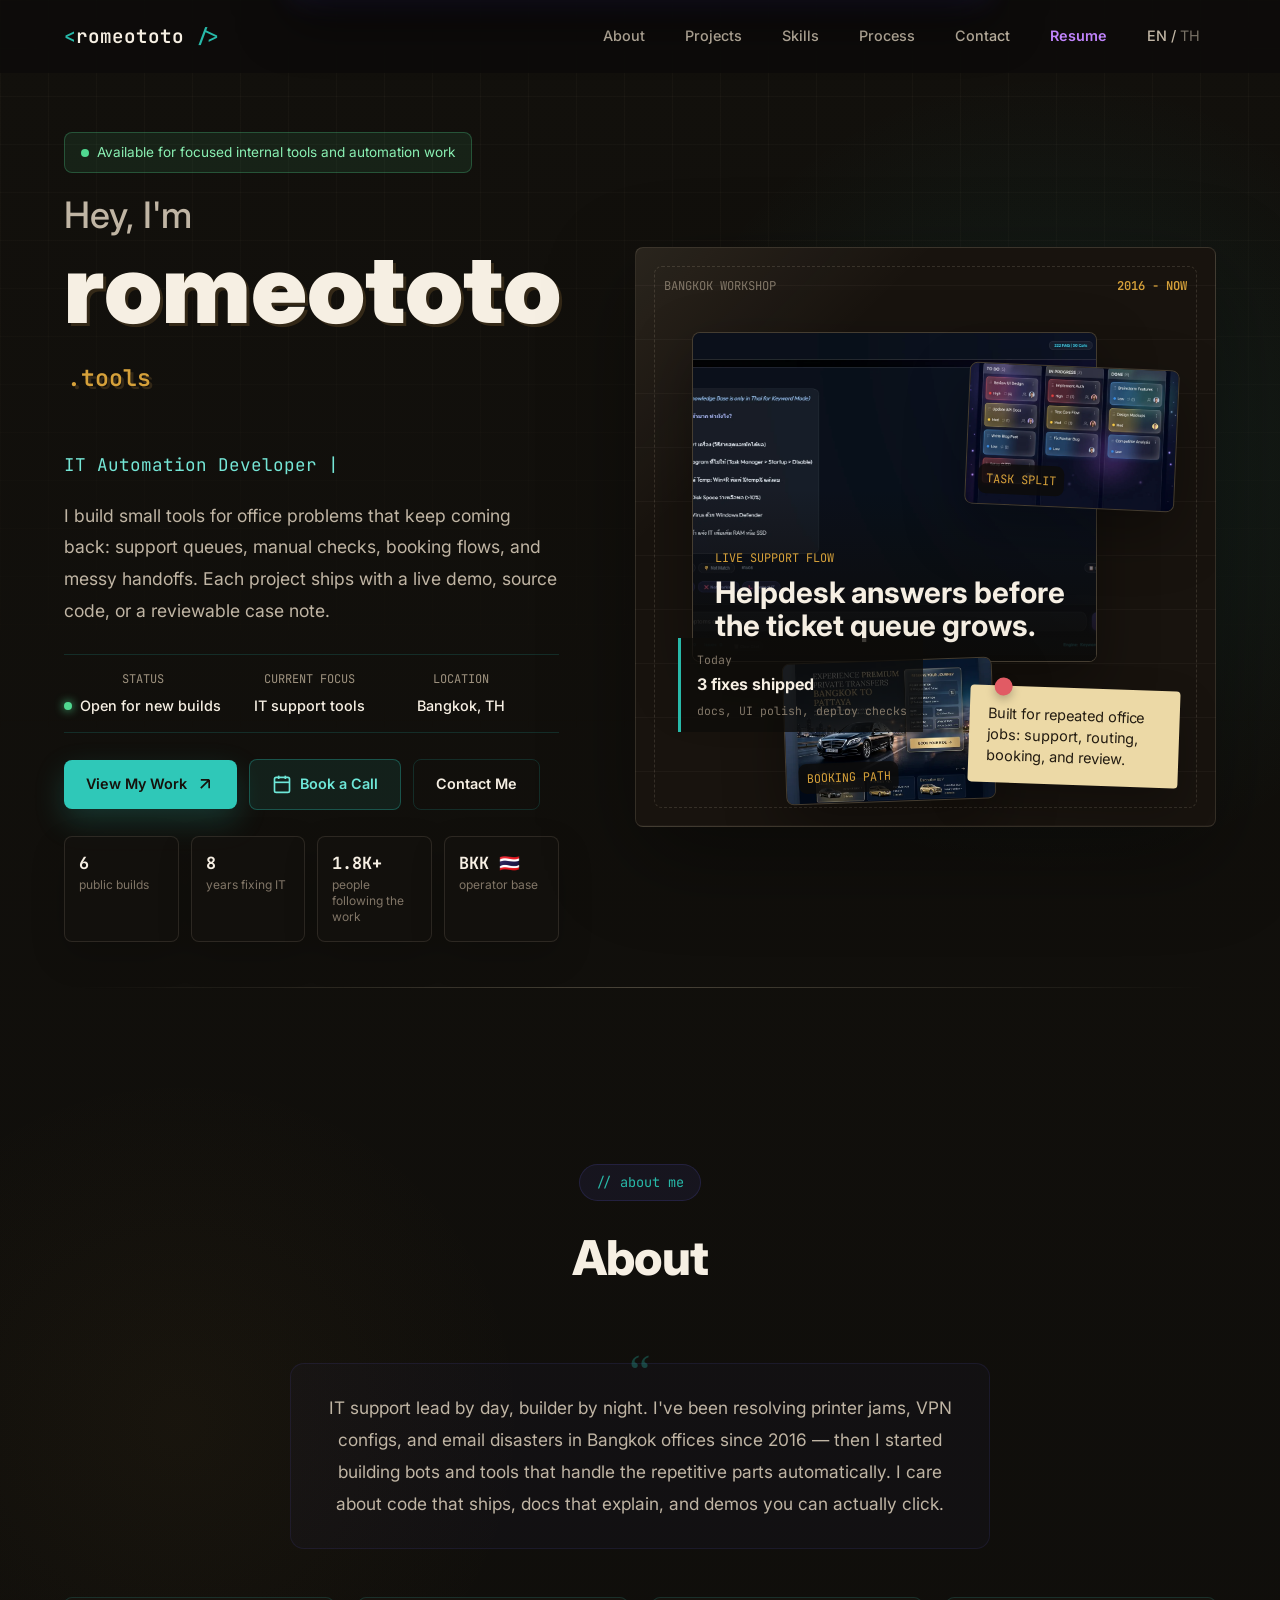
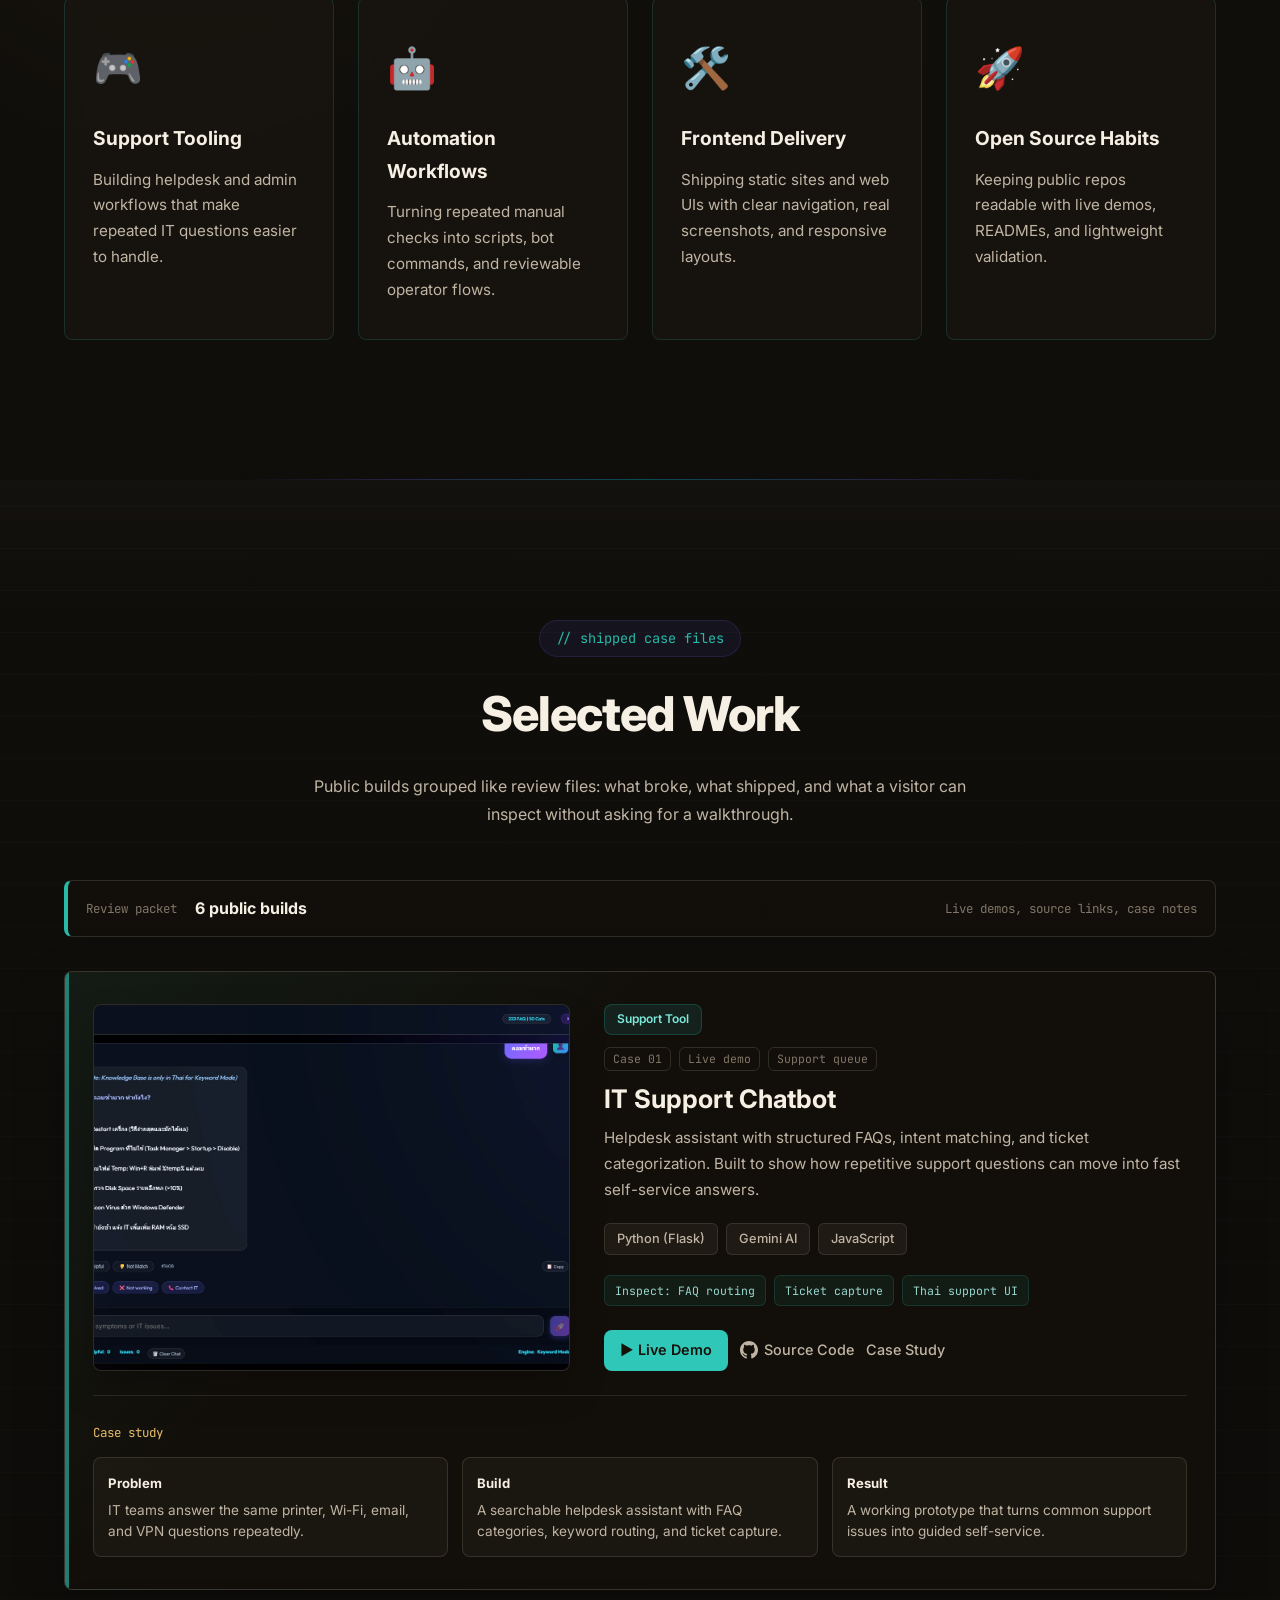
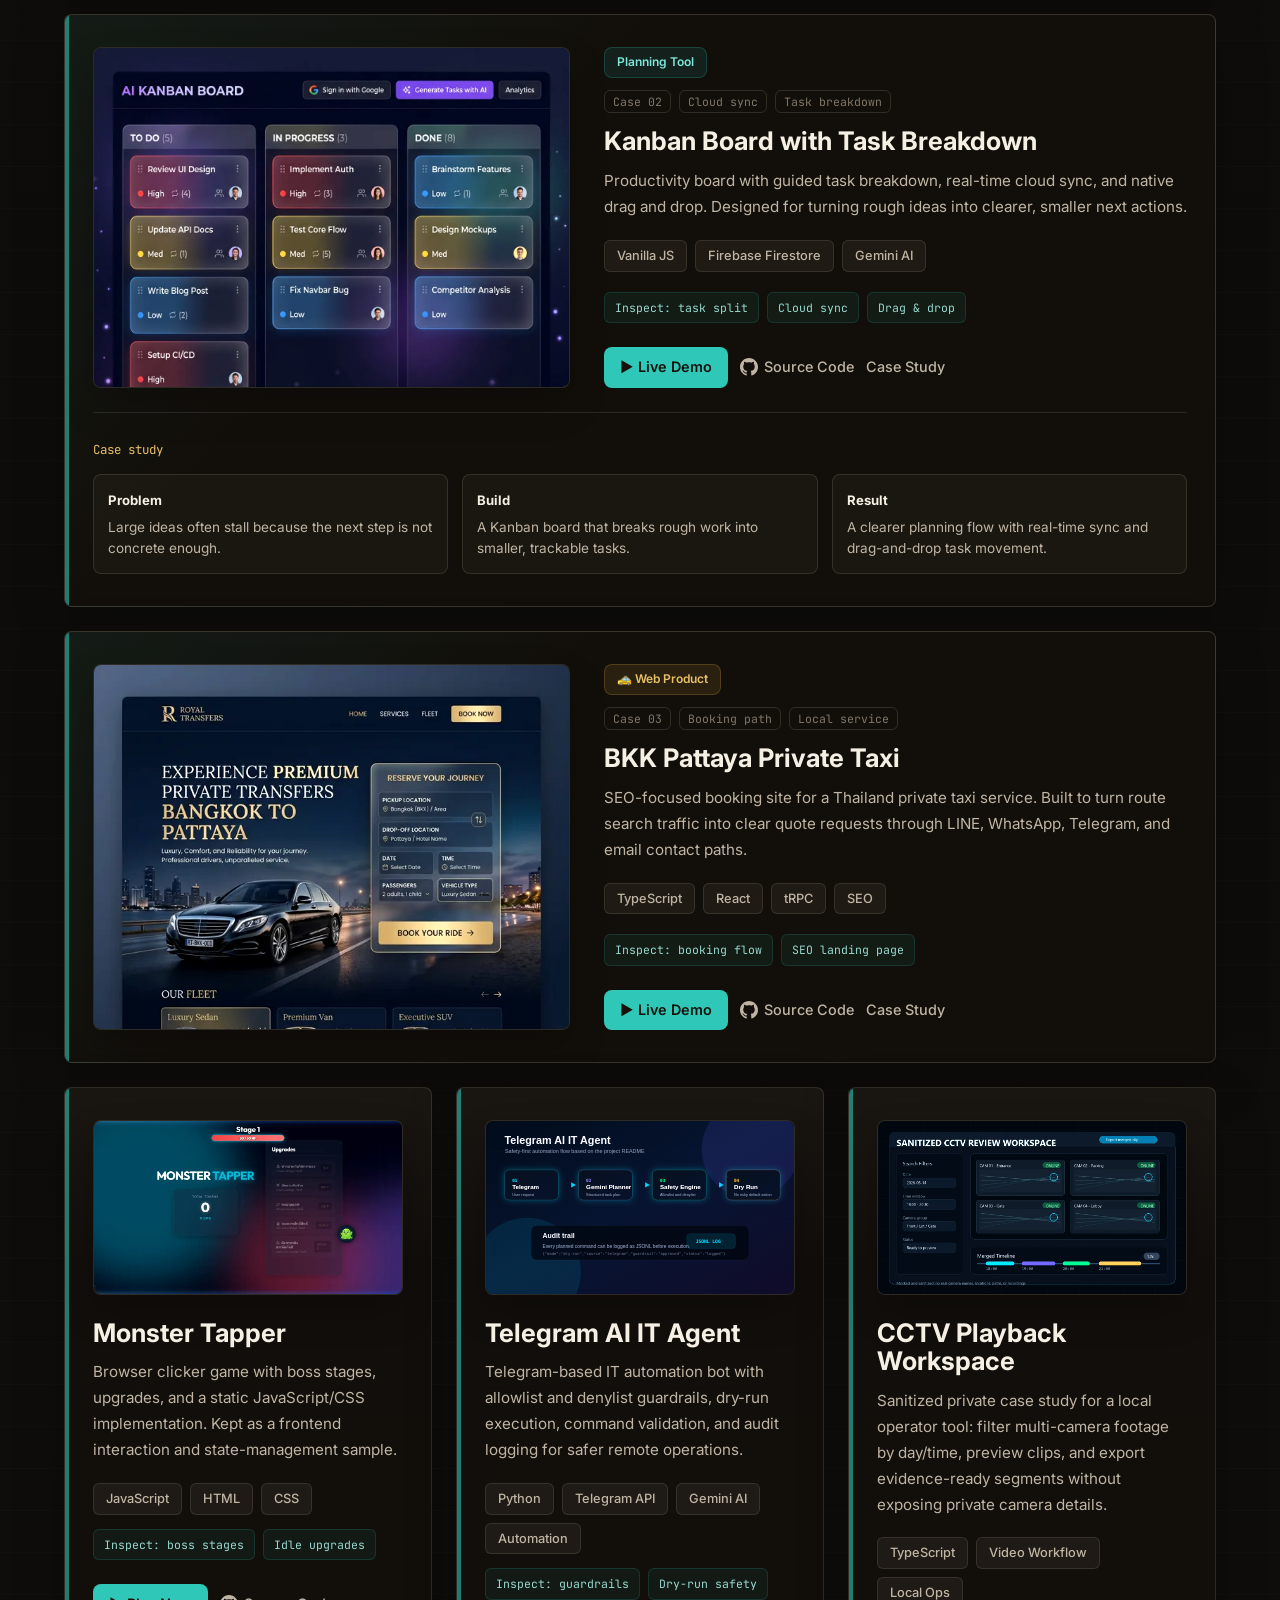
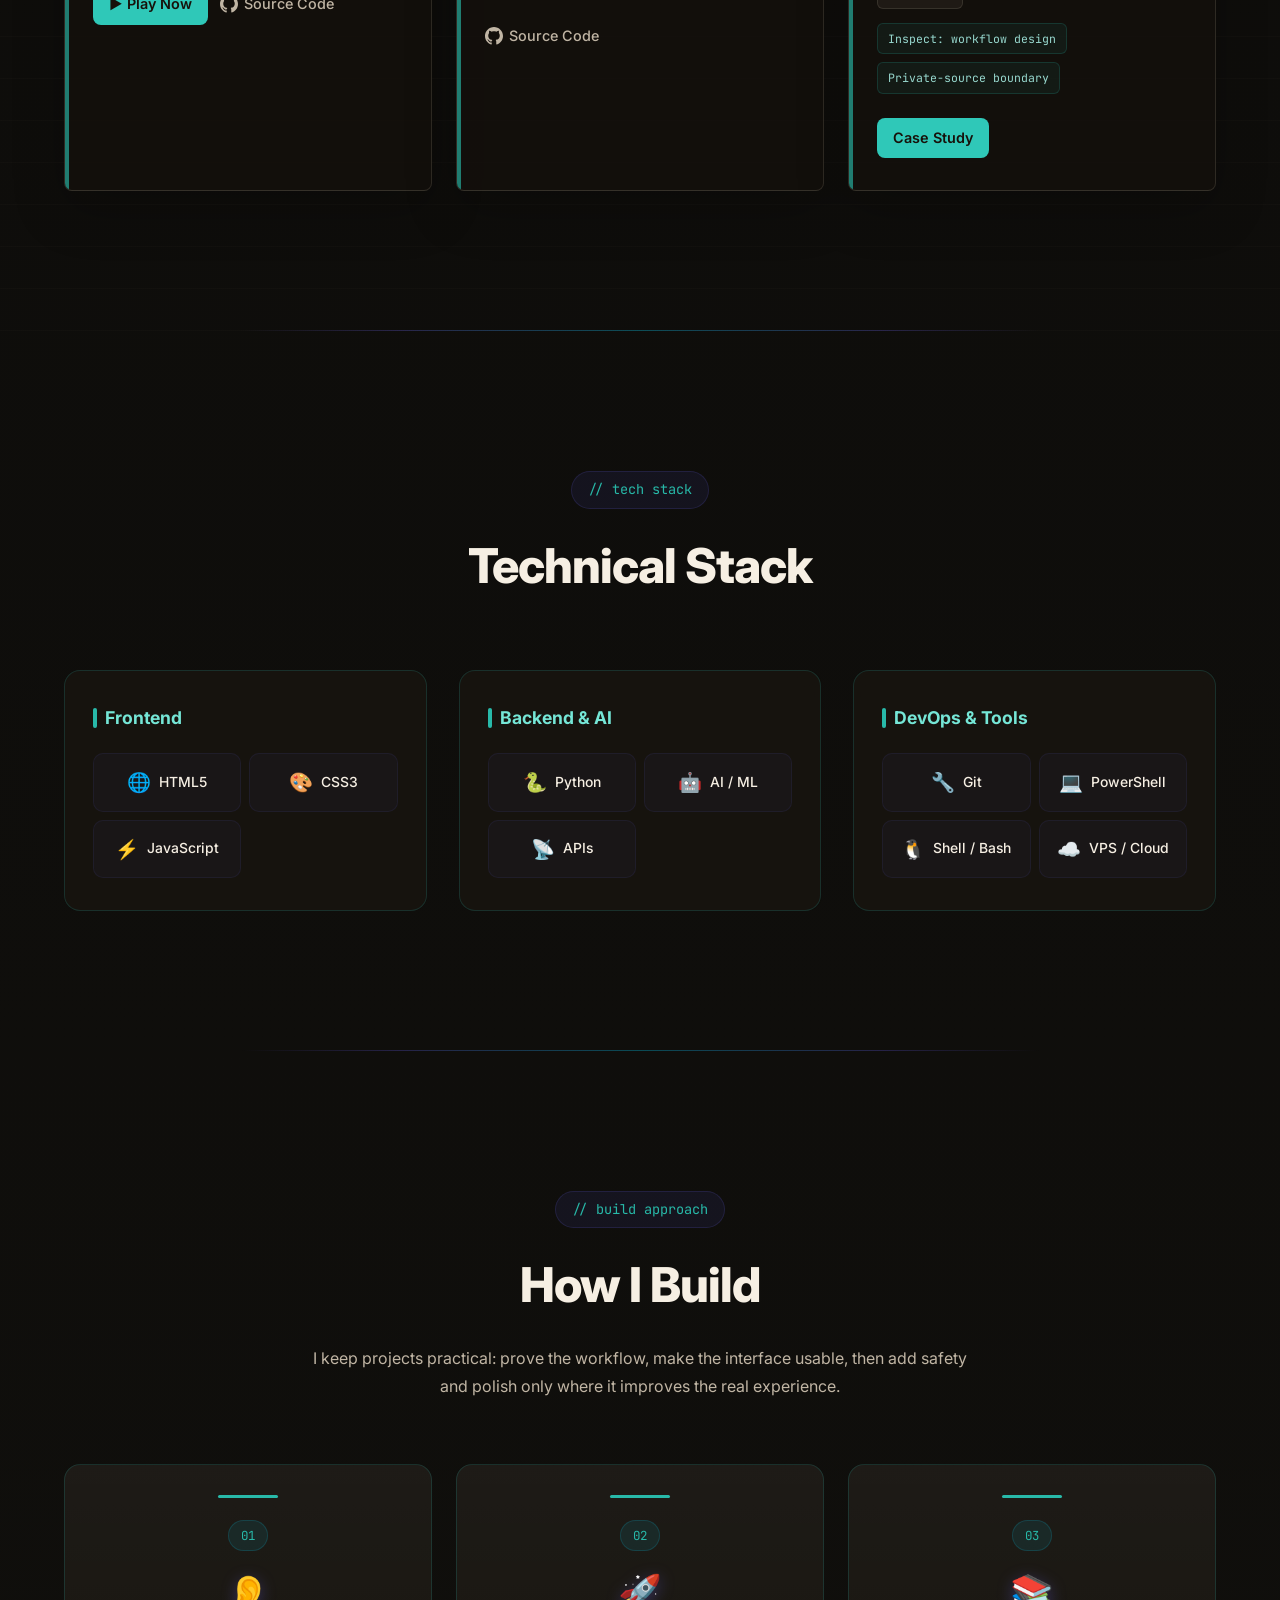
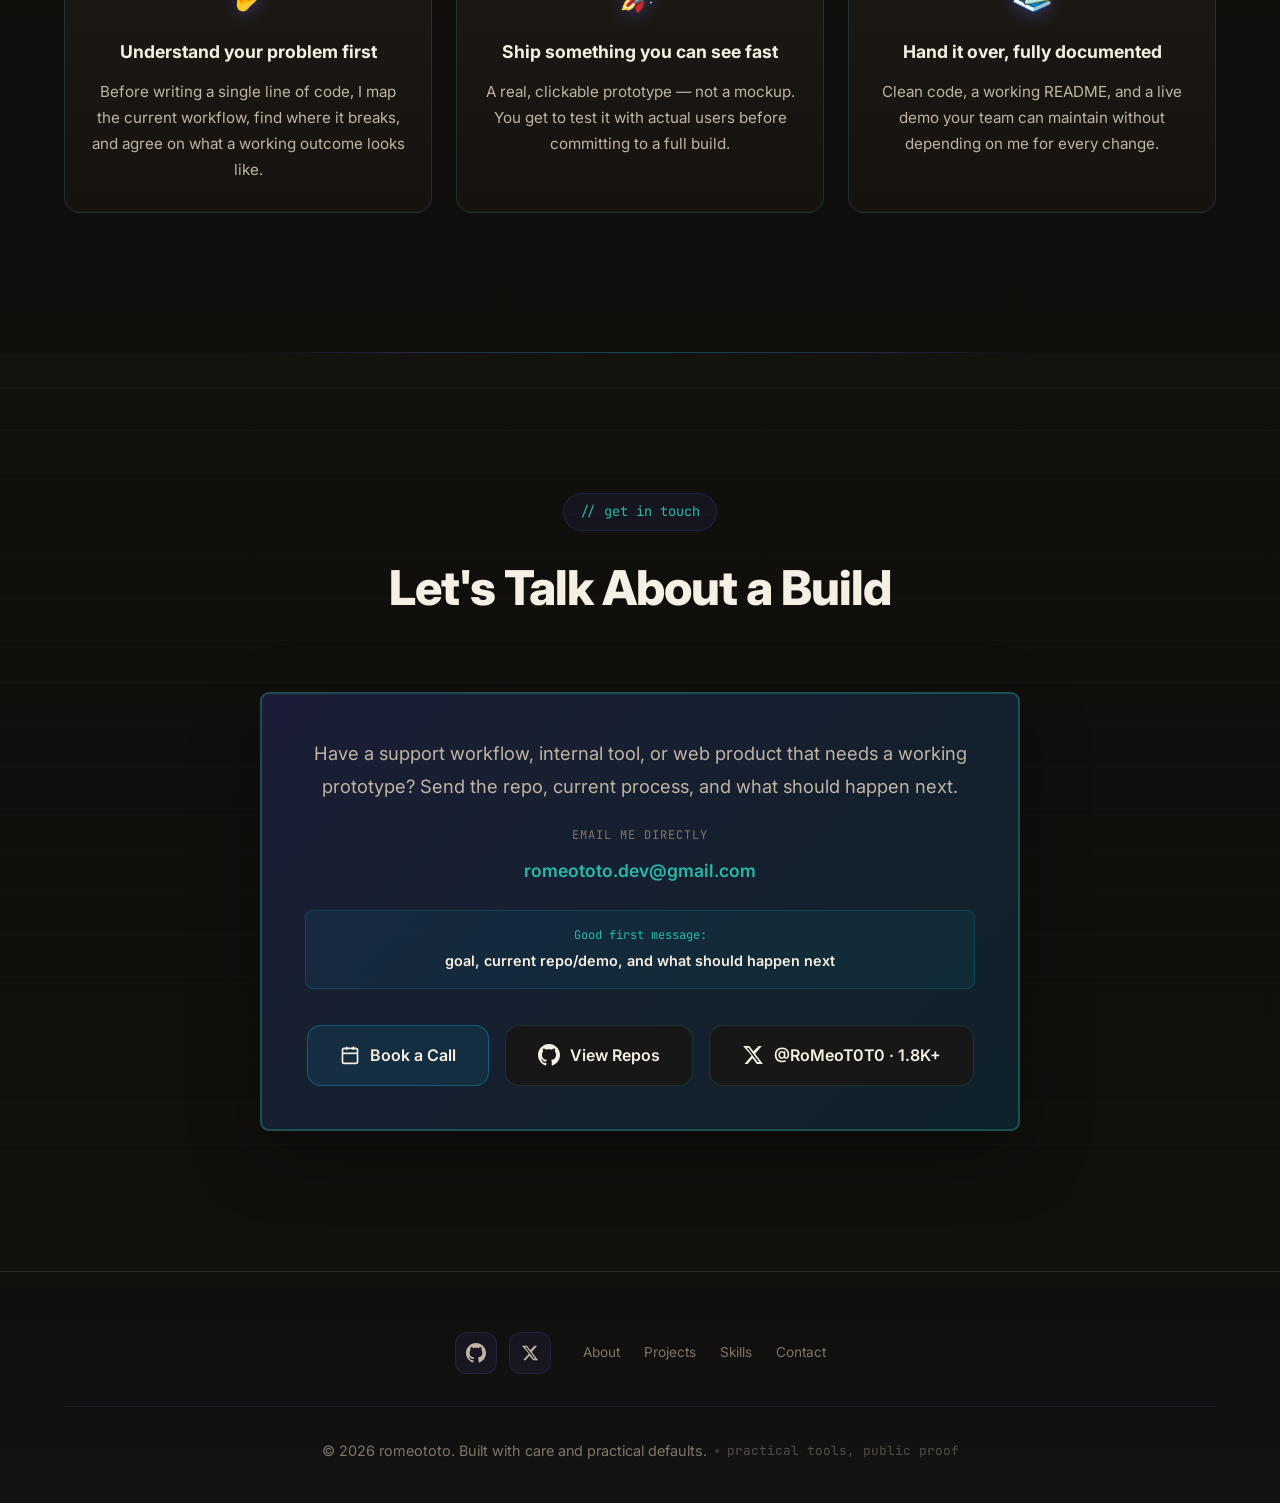
==== commit 9b6078f9: "Refresh portfolio visual design" ====
--- a/index.html
+++ b/index.html
@@ -153,9 +153,10 @@
           class="hero-description"
           data-th="แก้ปัญหา IT ในออฟฟิศกรุงเทพมาตั้งแต่ปี 2016 แล้วเริ่มสร้างเครื่องมือที่ช่วยให้ไม่ต้องแก้ปัญหาเดิมซ้ำ — แชทบอตซัพพอร์ต ระบบอัตโนมัติ และเว็บโปรดักต์ที่ใช้งานได้จริง"
         >
-          I've been untangling IT problems in Bangkok offices since 2016.
-          Then I started building the tools that prevent them — support bots,
-          automation flows, and web products that actually ship.
+          I build small tools for office problems that keep coming back:
+          support queues, manual checks, booking flows, and messy handoffs.
+          Each project ships with a live demo, source code, or a reviewable
+          case note.
         </p>
 
         <!-- Status Dashboard -->
@@ -222,7 +223,7 @@
               </svg>
               <span>Book a Call</span>
             </a>
-          </div>
+            <a
               href="#contact"
               class="btn btn-ghost"
               data-th="<span>ติดต่อฉัน</span>"
@@ -234,23 +235,68 @@
         <div class="proof-strip" aria-label="Portfolio summary">
           <div class="proof-item">
             <strong data-count="6">0</strong>
-            <span>shipped projects</span>
+            <span>public builds</span>
           </div>
           <div class="proof-item">
             <strong data-count="8">0</strong>
-            <span>years in IT</span>
+            <span>years fixing IT</span>
           </div>
           <div class="proof-item">
             <strong>1.8K+</strong>
-            <span>X followers</span>
+            <span>people following the work</span>
           </div>
           <div class="proof-item">
             <strong>BKK &#x1F1F9;&#x1F1ED;</strong>
-            <span>based in</span>
+            <span>operator base</span>
           </div>
         </div>
       </div>
       <div class="hero-visual">
+        <div class="workbench-board" aria-label="Recent builds workbench">
+          <div class="workbench-rail">
+            <span>Bangkok workshop</span>
+            <strong>2016 - now</strong>
+          </div>
+          <article class="build-card build-card-main">
+            <img
+              src="assets/projects/it-support-chatbot.webp"
+              alt="IT support chatbot interface"
+              width="1200"
+              height="600"
+            />
+            <div>
+              <span class="build-kicker">Live support flow</span>
+              <h2>Helpdesk answers before the ticket queue grows.</h2>
+            </div>
+          </article>
+          <article class="build-card build-card-small build-card-kanban">
+            <img
+              src="assets/projects/ai-kanban-board.webp"
+              alt="AI Kanban Board interface"
+              width="1200"
+              height="600"
+            />
+            <span>Task split</span>
+          </article>
+          <article class="build-card build-card-small build-card-taxi">
+            <img
+              src="assets/projects/bkk-pattaya-taxi.webp"
+              alt="BKK Pattaya private taxi booking page"
+              width="1200"
+              height="600"
+            />
+            <span>Booking path</span>
+          </article>
+          <div class="bench-note">
+            <span class="note-pin"></span>
+            <p>Built for repeated office jobs: support, routing, booking, and review.</p>
+          </div>
+          <div class="bench-ticket">
+            <span>Today</span>
+            <strong>3 fixes shipped</strong>
+            <small>docs, UI polish, deploy checks</small>
+          </div>
+        </div>
         <div class="code-window">
           <div class="code-header">
             <div class="code-dots">
@@ -335,16 +381,20 @@
     <section class="section section-dark" id="projects">
       <div class="container">
         <div class="section-header">
-          <span class="section-tag">// my work</span>
+          <span class="section-tag">// shipped case files</span>
           <h2 class="section-title" data-th="โปรเจกต์เด่น">Selected Work</h2>
           <p
             class="section-intro"
             data-th="รวมโปรเจกต์สาธารณะที่มีเดโม ลิงก์โค้ด และ case study โดยเน้นปัญหาที่แก้และสิ่งที่ผู้รีวิวตรวจสอบได้"
           >
-            A small set of public projects with demos, source links, and
-            case-study notes. The emphasis is on what problem each build solves
-            and what a reviewer can inspect.
+            Public builds grouped like review files: what broke, what shipped,
+            and what a visitor can inspect without asking for a walkthrough.
           </p>
+        </div>
+        <div class="dossier-strip" aria-label="Portfolio review summary">
+          <span>Review packet</span>
+          <strong>6 public builds</strong>
+          <span>Live demos, source links, case notes</span>
         </div>
         <div class="projects-grid">
           <div class="project-card project-featured">
@@ -358,8 +408,13 @@
               />
             </div>
             <div class="project-badge badge-cyan">Support Tool</div>
+            <div class="project-meta">
+              <span>Case 01</span>
+              <span>Live demo</span>
+              <span>Support queue</span>
+            </div>
             <div class="project-icon">🖥️</div>
-            <h3 class="project-name">IT Support AI Chatbot</h3>
+            <h3 class="project-name">IT Support Chatbot</h3>
             <p class="project-desc">
               Helpdesk assistant with structured FAQs, intent matching, and
               ticket categorization. Built to show how repetitive support
@@ -445,10 +500,15 @@
               />
             </div>
             <div class="project-badge badge-purple">Planning Tool</div>
+            <div class="project-meta">
+              <span>Case 02</span>
+              <span>Cloud sync</span>
+              <span>Task breakdown</span>
+            </div>
             <div class="project-icon">📋</div>
-            <h3 class="project-name">AI-Powered Kanban Board</h3>
+            <h3 class="project-name">Kanban Board with Task Breakdown</h3>
             <p class="project-desc">
-              Productivity board with AI task breakdown, real-time cloud sync,
+              Productivity board with guided task breakdown, real-time cloud sync,
               and native drag and drop. Designed for turning rough ideas into
               clearer, smaller next actions.
             </p>
@@ -458,7 +518,7 @@
               <span class="tech-tag">Gemini AI</span>
             </div>
             <div class="project-proof">
-              <span>Inspect: AI task split</span>
+              <span>Inspect: task split</span>
               <span>Cloud sync</span>
               <span>Drag & drop</span>
             </div>
@@ -506,7 +566,7 @@
                 <div>
                   <dt>Build</dt>
                   <dd>
-                    A Kanban board that uses AI to break work into smaller,
+                    A Kanban board that breaks rough work into smaller,
                     trackable tasks.
                   </dd>
                 </div>
@@ -532,6 +592,11 @@
               />
             </div>
             <div class="project-badge">🚕 Web Product</div>
+            <div class="project-meta">
+              <span>Case 03</span>
+              <span>Booking path</span>
+              <span>Local service</span>
+            </div>
             <div class="project-icon">🚕</div>
             <h3 class="project-name">BKK Pattaya Private Taxi</h3>
             <p class="project-desc">
--- a/style.css
+++ b/style.css
@@ -2856,6 +2856,647 @@
    Responsive
    ====================================== */
 
+/* ======================================
+   Lively Web Design Pass
+   ====================================== */
+
+:root {
+  --bg-primary: #0d0c0a;
+  --bg-secondary: #171410;
+  --bg-card: rgba(26, 22, 17, 0.76);
+  --bg-card-hover: rgba(35, 29, 22, 0.88);
+  --accent: #28b9a9;
+  --accent-glow: rgba(40, 185, 169, 0.24);
+  --accent-light: #75e6d6;
+  --accent-dark: #167f77;
+  --marker: #d6a13a;
+  --marker-soft: rgba(214, 161, 58, 0.16);
+  --cyan: #28b9a9;
+  --green: #50d890;
+  --pink: #e15b64;
+  --orange: #ff8a3d;
+  --yellow: #f5c451;
+  --text-primary: #f6efe3;
+  --text-secondary: #c0b5a4;
+  --text-muted: #817667;
+  --border: rgba(40, 185, 169, 0.18);
+  --border-hover: rgba(40, 185, 169, 0.42);
+  --glass-border: rgba(255, 238, 204, 0.11);
+  --shadow-glow: 0 22px 70px rgba(255, 138, 61, 0.13);
+}
+
+body {
+  background:
+    radial-gradient(circle at 14% 18%, rgba(214, 161, 58, 0.045), transparent 22rem),
+    radial-gradient(circle at 82% 6%, rgba(40, 185, 169, 0.11), transparent 25rem),
+    linear-gradient(180deg, #12100c 0%, #0d0c0a 48%, #11100d 100%);
+}
+
+.bg-glow,
+#particles {
+  display: none;
+}
+
+.bg-grid {
+  background-image:
+    linear-gradient(rgba(255, 238, 204, 0.032) 1px, transparent 1px),
+    linear-gradient(90deg, rgba(255, 238, 204, 0.032) 1px, transparent 1px);
+  background-size: 48px 48px;
+  mask-image: linear-gradient(to bottom, black, transparent 86%);
+}
+
+.navbar {
+  background: rgba(13, 12, 10, 0.82);
+}
+
+.nav-logo:hover {
+  color: var(--accent-light);
+  text-shadow: 2px 0 rgba(40, 185, 169, 0.34), -1px 0 rgba(214, 161, 58, 0.24);
+}
+
+.hero {
+  min-height: auto;
+  display: grid;
+  grid-template-columns: minmax(0, 0.92fr) minmax(420px, 1.08fr);
+  align-items: center;
+  gap: clamp(36px, 6vw, 84px);
+  padding: 132px 24px 82px;
+  text-align: left;
+}
+
+.hero::before {
+  content: "";
+  position: absolute;
+  left: 24px;
+  right: 24px;
+  bottom: 36px;
+  height: 1px;
+  background: linear-gradient(90deg, transparent, rgba(255, 238, 204, 0.24), transparent);
+}
+
+.hero-content {
+  max-width: 650px;
+}
+
+.hero-badge {
+  border-radius: 8px;
+  background: rgba(80, 216, 144, 0.09);
+  color: #8af0b3;
+  border-color: rgba(80, 216, 144, 0.28);
+  margin-bottom: 24px;
+}
+
+.hero-title {
+  font-size: clamp(3.4rem, 7.5vw, 6.8rem);
+  letter-spacing: 0;
+  margin-bottom: 18px;
+}
+
+.hero-greeting {
+  color: var(--text-secondary);
+  letter-spacing: 0;
+  text-transform: none;
+}
+
+.hero-name {
+  background: none;
+  color: var(--text-primary);
+  -webkit-text-fill-color: currentColor;
+  text-shadow: 0.035em 0.035em 0 #332817;
+  animation: none;
+}
+
+.hero-name::after {
+  content: ".tools";
+  display: inline-block;
+  margin-left: 0.12em;
+  color: var(--marker);
+  font-size: 0.24em;
+  font-family: var(--font-mono);
+  font-weight: 600;
+  vertical-align: super;
+}
+
+.hero-roles {
+  color: var(--accent-light);
+  margin-bottom: 18px;
+}
+
+.cursor {
+  color: var(--accent-light);
+}
+
+.hero-description {
+  margin: 0 0 28px;
+  max-width: 590px;
+  color: var(--text-secondary);
+}
+
+.status-dashboard {
+  justify-content: flex-start;
+  width: 100%;
+  max-width: 620px;
+  margin: 0 0 26px;
+  padding: 14px 0;
+  border-width: 1px 0;
+  border-radius: 0;
+  background: transparent;
+  backdrop-filter: none;
+}
+
+.status-item {
+  min-width: 128px;
+}
+
+.status-label {
+  letter-spacing: 0;
+  color: #9e927f;
+}
+
+.status-value {
+  color: var(--text-primary);
+}
+
+.hero-cta {
+  align-items: flex-start;
+}
+
+.hero-cta-row {
+  justify-content: flex-start;
+}
+
+.btn {
+  border-radius: 8px;
+}
+
+.btn-primary {
+  background: #2fc8b8;
+  color: #16110b;
+  box-shadow: 0 12px 30px rgba(40, 185, 169, 0.22);
+}
+
+.btn-primary:hover {
+  box-shadow: 0 16px 34px rgba(40, 185, 169, 0.28);
+}
+
+.btn-secondary {
+  background: rgba(40, 185, 169, 0.1) !important;
+  border-color: rgba(40, 185, 169, 0.34) !important;
+  color: #6ee7d8 !important;
+}
+
+.btn-secondary:hover {
+  background: rgba(40, 185, 169, 0.17) !important;
+  border-color: #6ee7d8 !important;
+  box-shadow: 0 12px 28px rgba(40, 185, 169, 0.14) !important;
+}
+
+.btn-ghost:hover,
+.nav-link:hover {
+  background: rgba(40, 185, 169, 0.09);
+}
+
+.proof-strip {
+  max-width: 620px;
+  margin: 26px 0 0;
+}
+
+.proof-item {
+  background: rgba(21, 18, 14, 0.66);
+  border-color: rgba(255, 238, 204, 0.11);
+  box-shadow: 0 14px 34px rgba(0, 0, 0, 0.18);
+}
+
+.hero-visual {
+  max-width: none;
+  justify-self: stretch;
+}
+
+.hero-visual .code-window {
+  display: none;
+}
+
+.workbench-board {
+  position: relative;
+  min-height: 580px;
+  border: 1px solid rgba(255, 238, 204, 0.12);
+  border-radius: 8px;
+  background:
+    linear-gradient(135deg, rgba(255, 238, 204, 0.08), transparent 26%),
+    repeating-linear-gradient(0deg, rgba(255, 238, 204, 0.035) 0 1px, transparent 1px 54px),
+    #18130e;
+  box-shadow: 0 30px 90px rgba(0, 0, 0, 0.36);
+  overflow: hidden;
+}
+
+.workbench-board::before {
+  content: "";
+  position: absolute;
+  inset: 18px;
+  border: 1px dashed rgba(255, 238, 204, 0.13);
+  border-radius: 8px;
+  pointer-events: none;
+}
+
+.workbench-rail {
+  position: absolute;
+  top: 28px;
+  left: 28px;
+  right: 28px;
+  display: flex;
+  justify-content: space-between;
+  gap: 16px;
+  color: var(--text-muted);
+  font-family: var(--font-mono);
+  font-size: 0.76rem;
+  text-transform: uppercase;
+}
+
+.workbench-rail strong {
+  color: var(--marker);
+  font-weight: 600;
+}
+
+.build-card {
+  position: absolute;
+  overflow: hidden;
+  border: 1px solid rgba(255, 238, 204, 0.16);
+  border-radius: 8px;
+  background: #211a13;
+  box-shadow: 0 22px 58px rgba(0, 0, 0, 0.34);
+}
+
+.build-card img {
+  display: block;
+  width: 100%;
+  height: 100%;
+  object-fit: cover;
+  filter: saturate(0.9) contrast(1.05);
+}
+
+.build-card-main {
+  left: 56px;
+  top: 84px;
+  width: min(70%, 500px);
+  height: 330px;
+  z-index: 2;
+}
+
+.build-card-main div {
+  position: absolute;
+  left: 0;
+  right: 0;
+  bottom: 0;
+  padding: 54px 22px 20px;
+  background: linear-gradient(180deg, transparent, rgba(13, 12, 10, 0.96));
+}
+
+.build-kicker,
+.build-card-small span {
+  display: inline-block;
+  margin-bottom: 8px;
+  color: var(--marker);
+  font-family: var(--font-mono);
+  font-size: 0.74rem;
+  text-transform: uppercase;
+}
+
+.build-card-main h2 {
+  max-width: 390px;
+  font-size: clamp(1.25rem, 2.4vw, 1.85rem);
+  line-height: 1.1;
+  color: var(--text-primary);
+}
+
+.build-card-small {
+  width: 210px;
+  height: 142px;
+}
+
+.build-card-small span {
+  position: absolute;
+  left: 12px;
+  bottom: 10px;
+  margin: 0;
+  padding: 5px 8px;
+  border-radius: 8px;
+  background: rgba(13, 12, 10, 0.82);
+}
+
+.build-card-kanban {
+  right: 38px;
+  top: 118px;
+  transform: rotate(2.5deg);
+  z-index: 3;
+}
+
+.build-card-taxi {
+  left: 148px;
+  bottom: 24px;
+  transform: rotate(-2deg);
+  z-index: 2;
+}
+
+.bench-note {
+  position: absolute;
+  right: 36px;
+  bottom: 42px;
+  width: 210px;
+  padding: 18px 18px 16px;
+  border-radius: 4px;
+  background: #ecd9a6;
+  color: #211a10;
+  box-shadow: 0 18px 42px rgba(0, 0, 0, 0.24);
+  transform: rotate(2deg);
+  z-index: 4;
+}
+
+.bench-note p {
+  font-size: 0.9rem;
+  line-height: 1.45;
+}
+
+.note-pin {
+  position: absolute;
+  top: -8px;
+  left: 24px;
+  width: 18px;
+  height: 18px;
+  border-radius: 50%;
+  background: var(--pink);
+  box-shadow: 0 4px 10px rgba(0, 0, 0, 0.26);
+}
+
+.bench-ticket {
+  position: absolute;
+  left: 42px;
+  bottom: 94px;
+  display: grid;
+  gap: 2px;
+  padding: 12px 16px;
+  border-left: 3px solid var(--cyan);
+  background: rgba(13, 12, 10, 0.78);
+  z-index: 4;
+}
+
+.bench-ticket span,
+.bench-ticket small {
+  color: var(--text-muted);
+  font-family: var(--font-mono);
+  font-size: 0.72rem;
+}
+
+.bench-ticket strong {
+  color: var(--text-primary);
+}
+
+@media (max-width: 900px) {
+  .hero {
+    grid-template-columns: 1fr;
+    text-align: left;
+  }
+
+  .hero-content,
+  .hero-description {
+    max-width: 100%;
+  }
+
+  .hero-cta,
+  .hero-cta-row {
+    align-items: flex-start;
+    justify-content: flex-start;
+  }
+
+  .hero-visual {
+    max-width: 100%;
+  }
+}
+
+@media (max-width: 600px) {
+  .hero {
+    padding-top: 112px;
+  }
+
+  .workbench-board {
+    min-height: 520px;
+  }
+
+  .build-card-main {
+    left: 22px;
+    top: 76px;
+    width: calc(100% - 44px);
+    height: 250px;
+  }
+
+  .build-card-kanban {
+    right: 18px;
+    top: 338px;
+  }
+
+  .build-card-taxi {
+    left: 22px;
+    bottom: 24px;
+  }
+
+  .bench-note {
+    right: 20px;
+    bottom: 126px;
+    width: min(196px, 54vw);
+  }
+}
+
+/* Case-file polish pass for the project section. */
+.section-dark {
+  background:
+    linear-gradient(180deg, rgba(255, 238, 204, 0.018), transparent 180px),
+    repeating-linear-gradient(0deg, rgba(255, 238, 204, 0.018) 0 1px, transparent 1px 42px);
+}
+
+.dossier-strip {
+  display: grid;
+  grid-template-columns: auto 1fr auto;
+  align-items: center;
+  gap: 18px;
+  margin: -12px 0 34px;
+  padding: 14px 18px;
+  border: 1px solid rgba(255, 238, 204, 0.13);
+  border-left: 4px solid var(--accent);
+  border-radius: 8px;
+  background: rgba(20, 16, 12, 0.72);
+  color: var(--text-muted);
+  font-family: var(--font-mono);
+  font-size: 0.78rem;
+}
+
+.dossier-strip strong {
+  color: var(--text-primary);
+  font-family: var(--font-main);
+  font-size: 1rem;
+}
+
+.projects-grid {
+  align-items: stretch;
+}
+
+.project-card {
+  border-color: rgba(255, 238, 204, 0.12);
+  background:
+    linear-gradient(180deg, rgba(255, 238, 204, 0.035), transparent 180px),
+    rgba(20, 16, 12, 0.76);
+  box-shadow: 0 18px 52px rgba(0, 0, 0, 0.22);
+  backdrop-filter: none;
+  -webkit-backdrop-filter: none;
+}
+
+.project-card::before {
+  width: 4px;
+  height: auto;
+  right: auto;
+  bottom: 0;
+  background: var(--accent);
+  opacity: 0.65;
+}
+
+.project-card::after {
+  background: radial-gradient(
+    520px circle at var(--mouse-x, 0) var(--mouse-y, 0),
+    rgba(40, 185, 169, 0.09),
+    transparent 46%
+  );
+}
+
+.project-card:hover {
+  background:
+    linear-gradient(180deg, rgba(255, 238, 204, 0.05), transparent 180px),
+    rgba(28, 22, 16, 0.92);
+  border-color: rgba(40, 185, 169, 0.28);
+  box-shadow: 0 24px 62px rgba(0, 0, 0, 0.28);
+}
+
+.project-featured {
+  background:
+    linear-gradient(135deg, rgba(40, 185, 169, 0.075), transparent 34%),
+    rgba(20, 16, 12, 0.82);
+  border-color: rgba(255, 238, 204, 0.16);
+}
+
+.project-featured::before {
+  width: 4px;
+  height: auto;
+  background: var(--accent);
+}
+
+.project-media {
+  border-color: rgba(255, 238, 204, 0.13);
+  background: #0f0d0a;
+  box-shadow:
+    inset 0 0 0 1px rgba(255, 238, 204, 0.05),
+    0 18px 36px rgba(0, 0, 0, 0.22);
+}
+
+.project-media img {
+  filter: saturate(0.96) contrast(1.06) brightness(1.08);
+}
+
+.project-badge {
+  width: fit-content;
+  border-radius: 8px;
+  background: rgba(214, 161, 58, 0.12);
+  border: 1px solid rgba(214, 161, 58, 0.24);
+  color: #e8bf69;
+}
+
+.badge-cyan,
+.badge-purple {
+  background: rgba(40, 185, 169, 0.11);
+  border-color: rgba(40, 185, 169, 0.24);
+  color: #7ee7d9;
+}
+
+.project-meta {
+  display: flex;
+  flex-wrap: wrap;
+  gap: 8px;
+  margin: -4px 0 14px;
+}
+
+.project-meta span {
+  padding: 4px 8px;
+  border: 1px solid rgba(255, 238, 204, 0.13);
+  border-radius: 6px;
+  color: var(--text-muted);
+  font-family: var(--font-mono);
+  font-size: 0.72rem;
+  line-height: 1.2;
+}
+
+.project-icon {
+  display: none;
+}
+
+.project-name {
+  font-size: clamp(1.35rem, 2vw, 1.75rem);
+  line-height: 1.12;
+}
+
+.project-desc {
+  max-width: 62ch;
+}
+
+.tech-tag,
+.project-proof span {
+  border-radius: 6px;
+}
+
+.tech-tag {
+  background: rgba(255, 238, 204, 0.055);
+  border-color: rgba(255, 238, 204, 0.11);
+  color: var(--text-secondary);
+}
+
+.project-proof span {
+  background: rgba(40, 185, 169, 0.065);
+  border-color: rgba(40, 185, 169, 0.18);
+  color: #98d8cf;
+}
+
+.case-study {
+  border-top-color: rgba(255, 238, 204, 0.11);
+}
+
+.case-study-label {
+  color: #e8bf69;
+}
+
+.case-study div {
+  border-color: rgba(255, 238, 204, 0.12);
+  background: rgba(255, 238, 204, 0.035);
+}
+
+.project-link-primary {
+  background: #2fc8b8;
+  color: #17110a;
+}
+
+.project-link-primary:hover {
+  color: #17110a;
+}
+
+.link-cyan,
+.link-purple,
+.link-indigo,
+.link-pink,
+.link-green {
+  background: #2fc8b8;
+}
+
+@media (max-width: 900px) {
+  .dossier-strip {
+    grid-template-columns: 1fr;
+    gap: 6px;
+  }
+}
+
 @media (max-width: 900px) {
   .github-stats-grid {
     grid-template-columns: repeat(2, 1fr);
@@ -3025,3 +3666,73 @@
     display: none;
   }
 }
+
+/* Final overrides for the lively redesign. Keep these after legacy responsive rules. */
+@media (max-width: 900px) {
+  .hero {
+    display: grid;
+    grid-template-columns: 1fr;
+    text-align: left;
+  }
+
+  .hero-cta,
+  .hero-cta-row {
+    align-items: flex-start;
+    justify-content: flex-start;
+  }
+
+  .hero-visual {
+    max-width: 100%;
+  }
+}
+
+@media (max-width: 600px) {
+  .hero {
+    padding-top: 112px;
+  }
+
+  .hero-cta-row {
+    align-items: stretch;
+  }
+
+  .workbench-board {
+    min-height: 560px;
+  }
+
+  .build-card-main {
+    left: 22px;
+    top: 76px;
+    width: calc(100% - 44px);
+    height: 250px;
+  }
+
+  .build-card-kanban {
+    right: 18px;
+    top: 338px;
+  }
+
+  .build-card-taxi {
+    left: 22px;
+    bottom: 24px;
+  }
+
+  .bench-ticket {
+    left: 22px;
+    bottom: 130px;
+  }
+
+  .bench-note {
+    right: 20px;
+    bottom: 92px;
+    width: min(196px, 54vw);
+  }
+
+  .terminal-input-line {
+    min-width: 0;
+  }
+
+  #terminal-input {
+    min-width: 0;
+    width: 100%;
+  }
+}
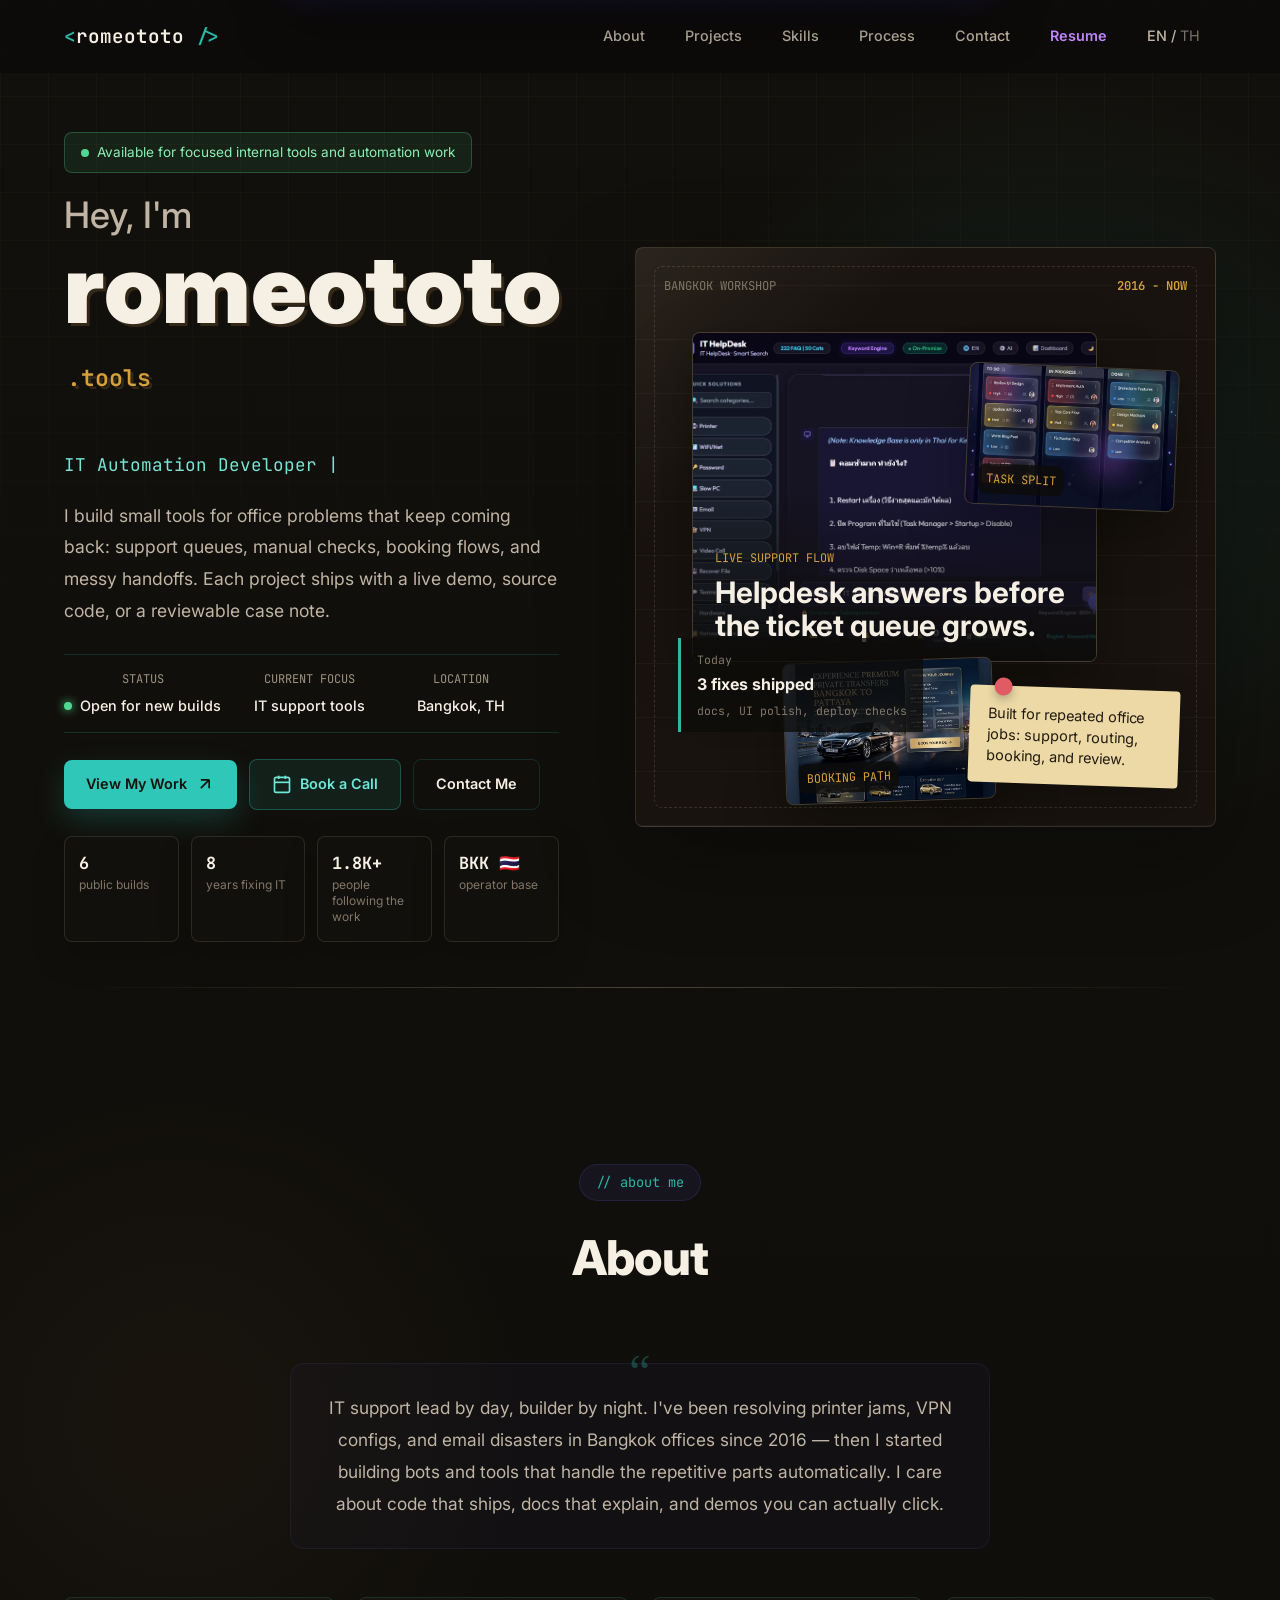
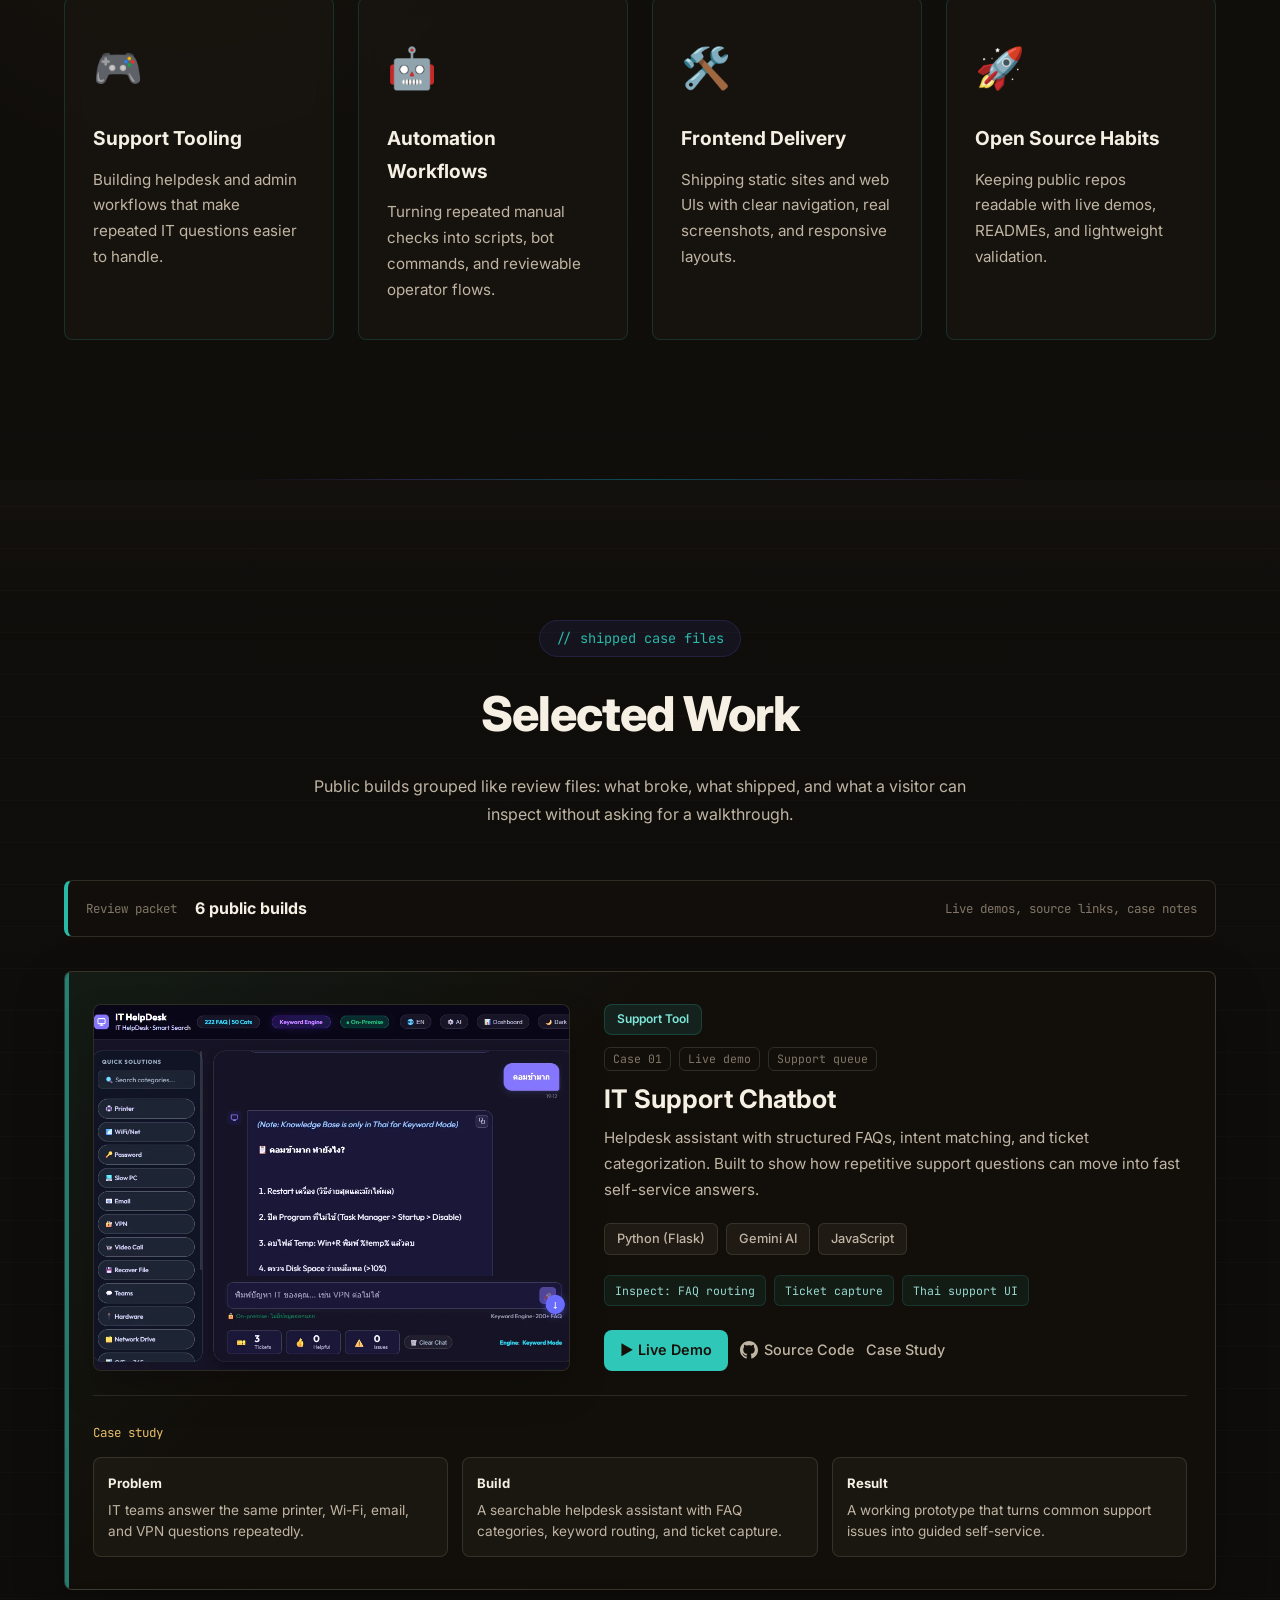
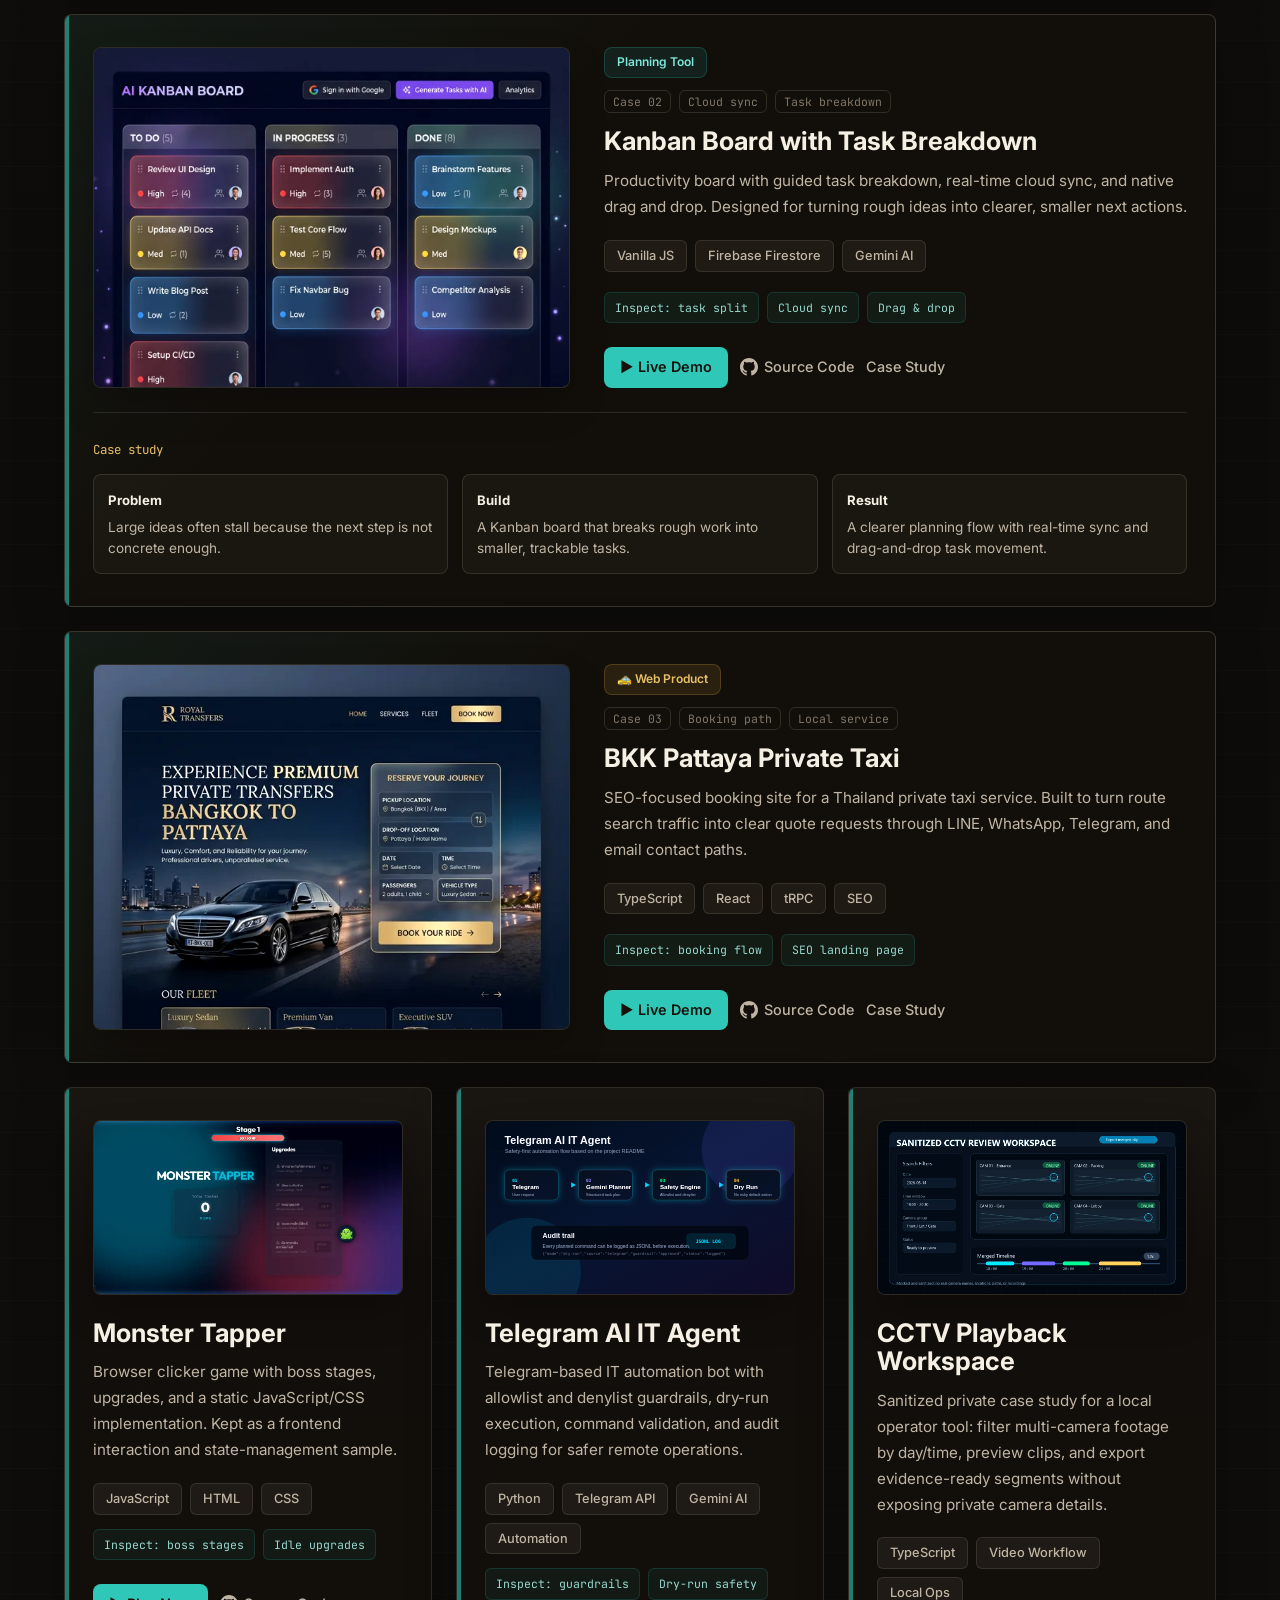
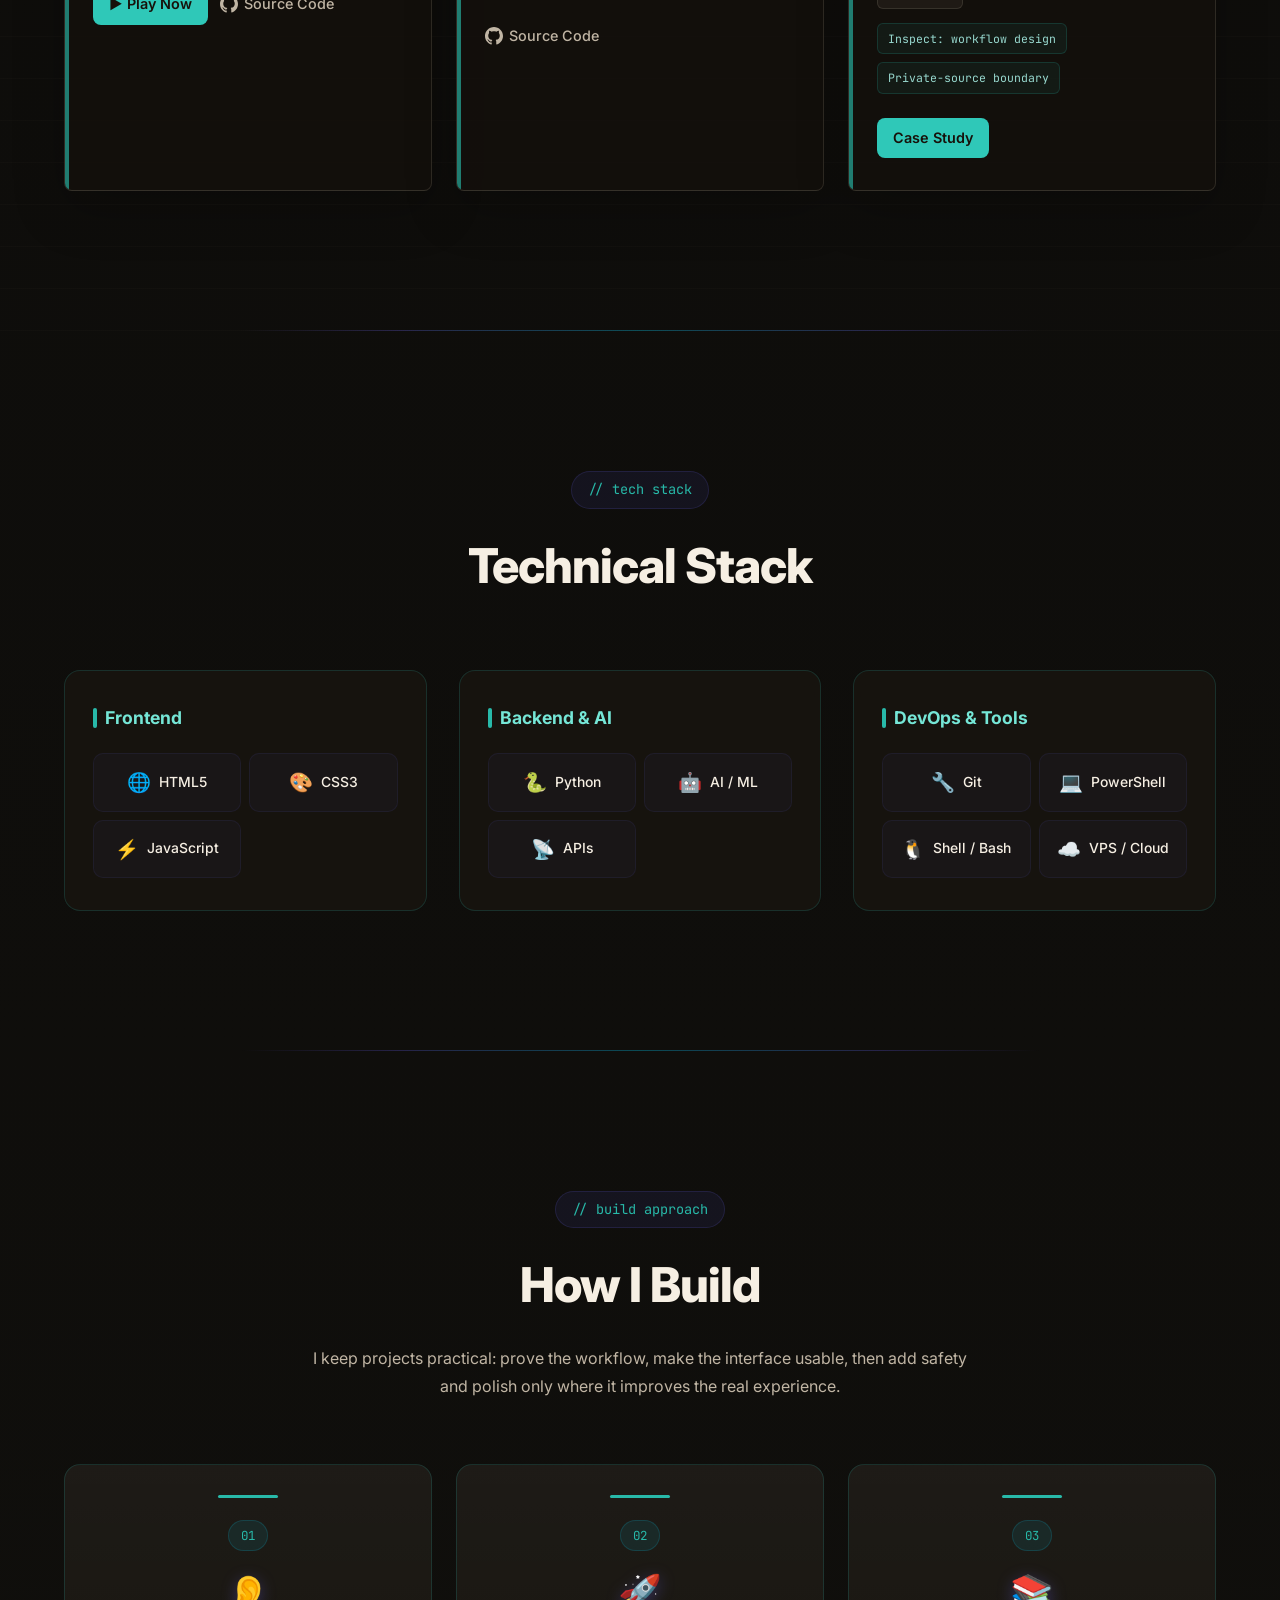
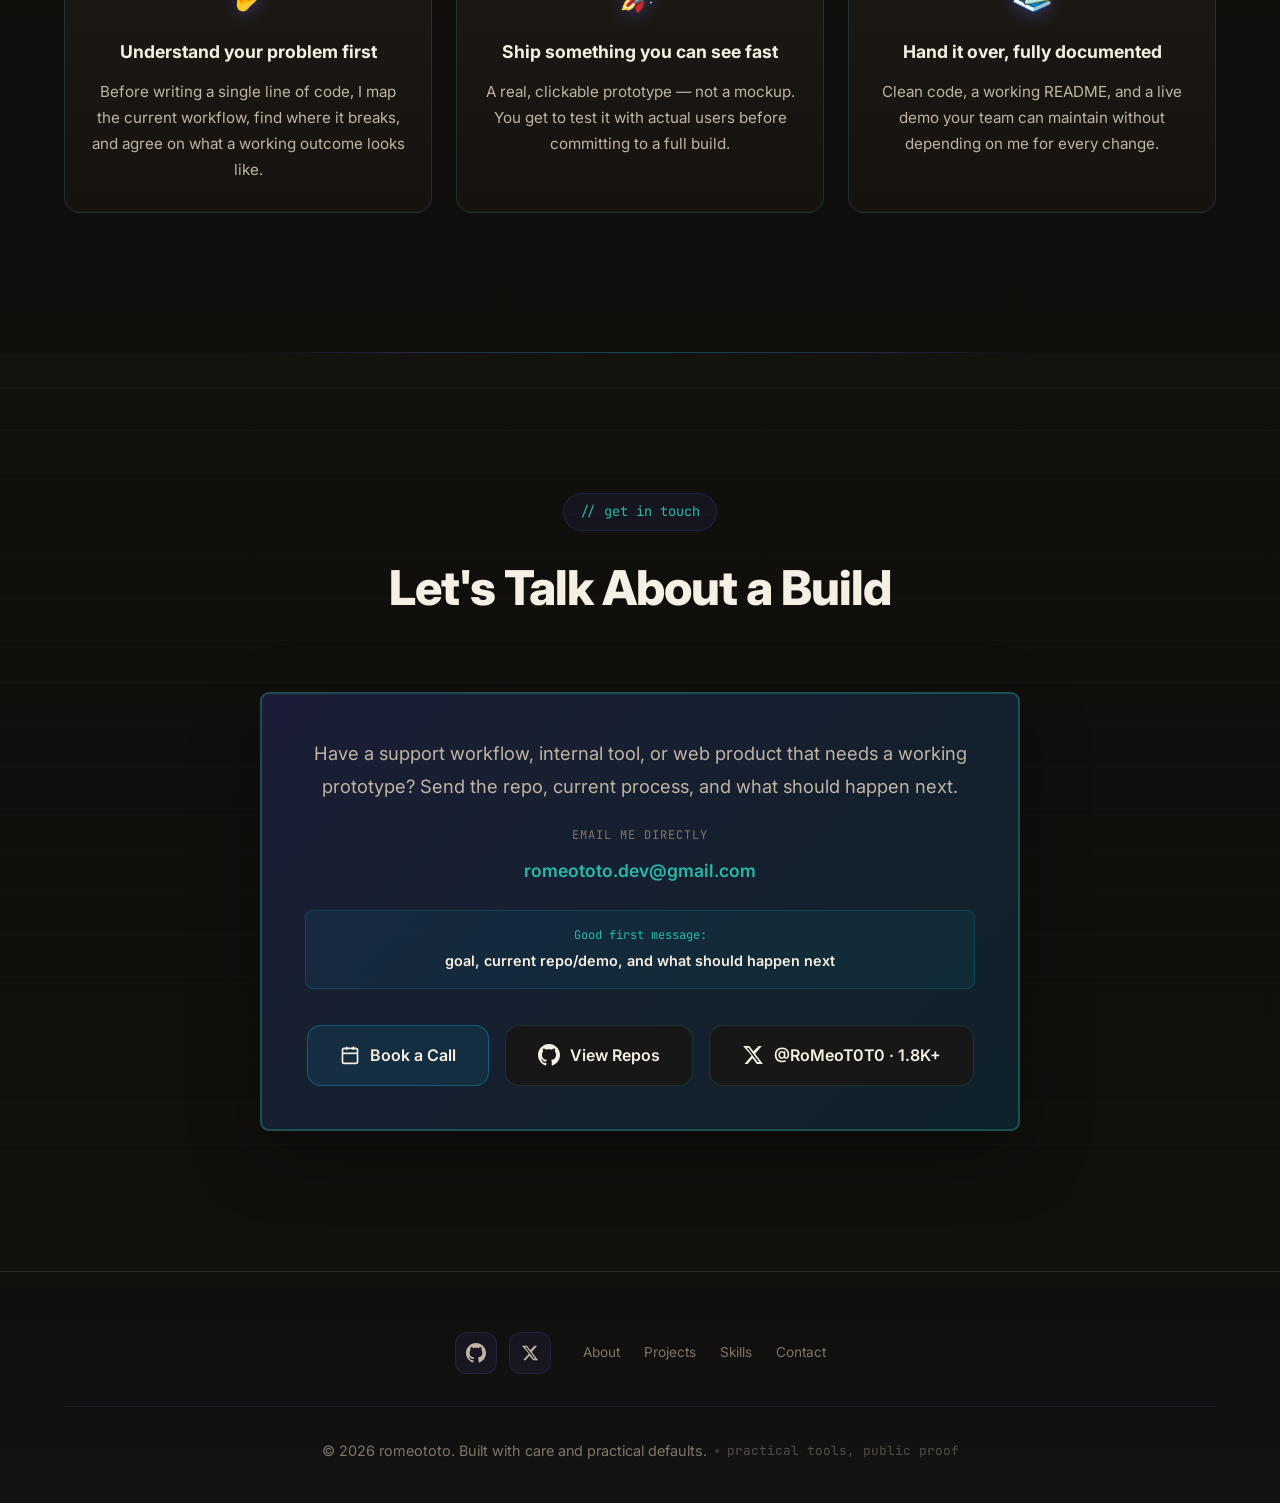
==== commit 8721c004: "Update IT support chatbot preview" ====
--- a/index.html
+++ b/index.html
@@ -261,8 +261,8 @@
             <img
               src="assets/projects/it-support-chatbot.webp"
               alt="IT support chatbot interface"
-              width="1200"
-              height="600"
+              width="947"
+              height="690"
             />
             <div>
               <span class="build-kicker">Live support flow</span>
@@ -401,10 +401,10 @@
             <div class="project-media">
               <img
                 src="assets/projects/it-support-chatbot.webp"
-                alt="IT Support AI Chatbot interface preview"
+                alt="IT Support Chatbot interface preview"
                 loading="lazy"
-                width="1200"
-                height="600"
+                width="947"
+                height="690"
               />
             </div>
             <div class="project-badge badge-cyan">Support Tool</div>
